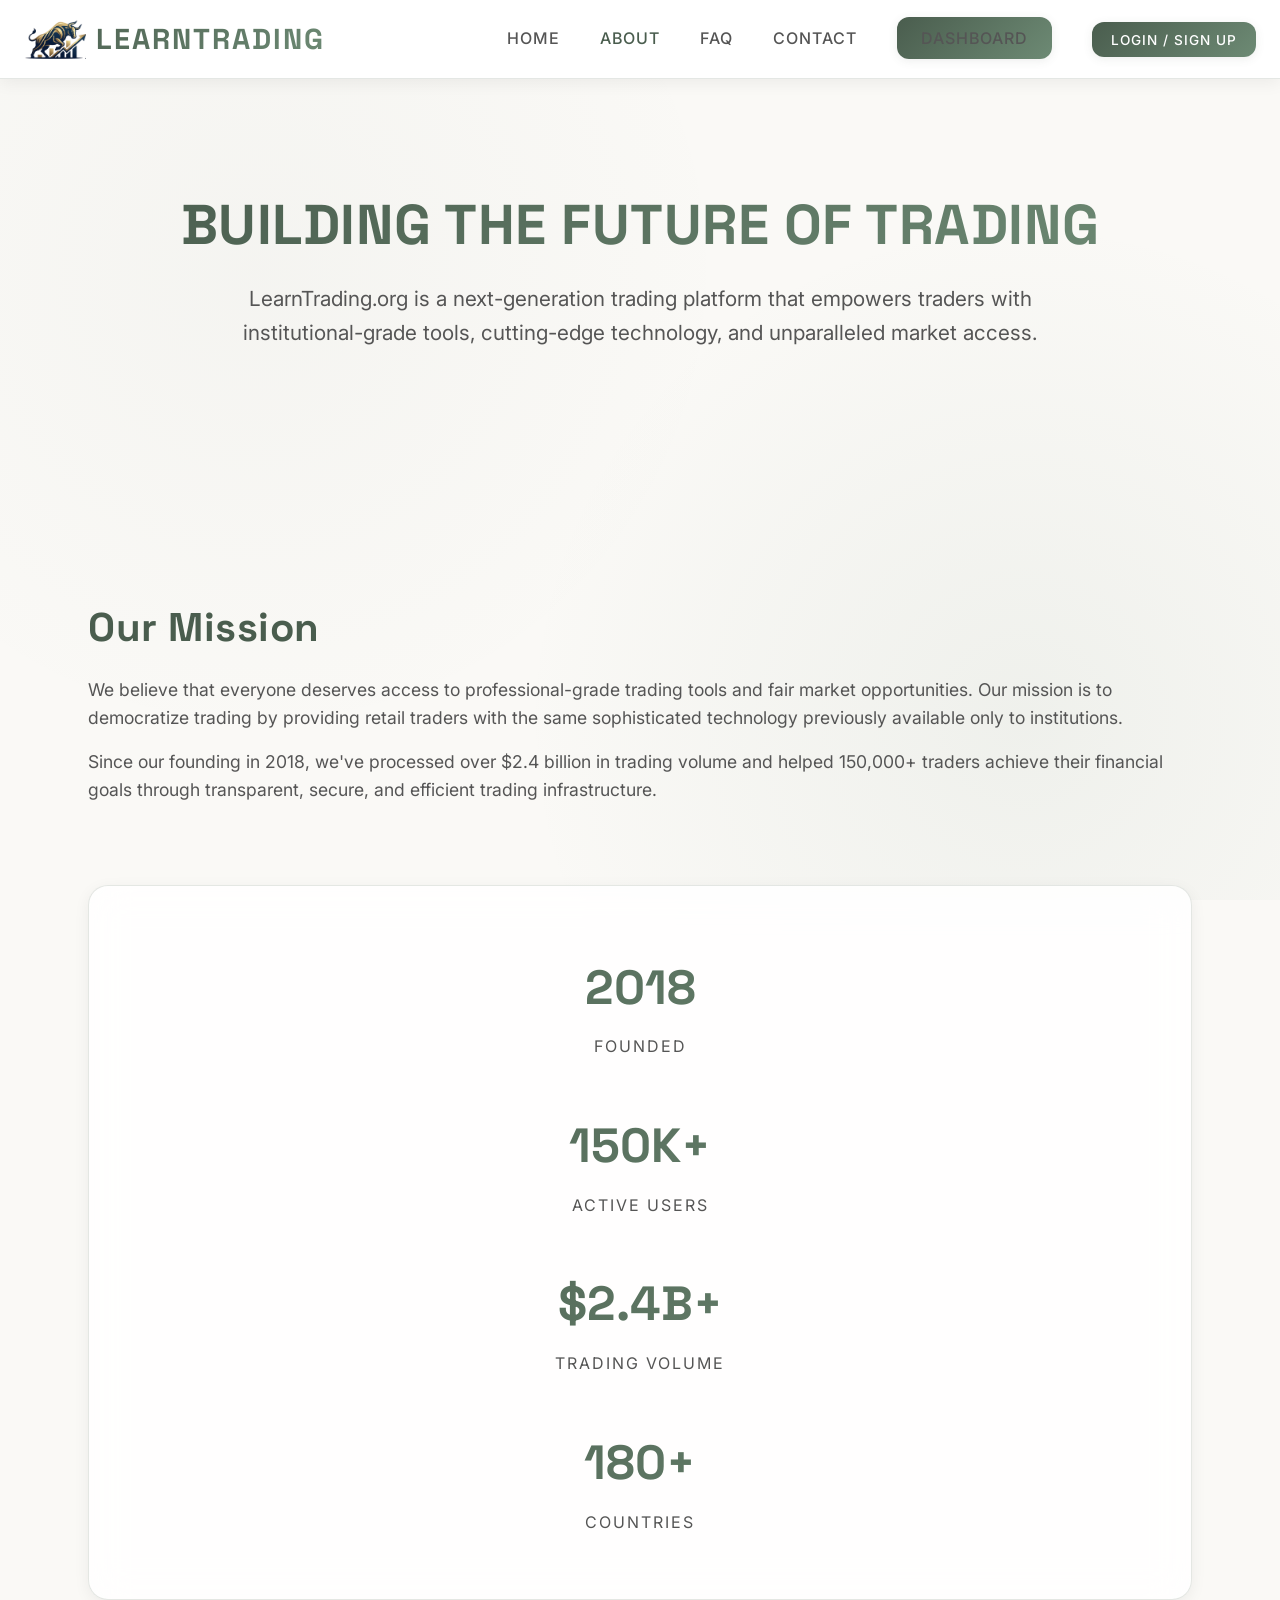
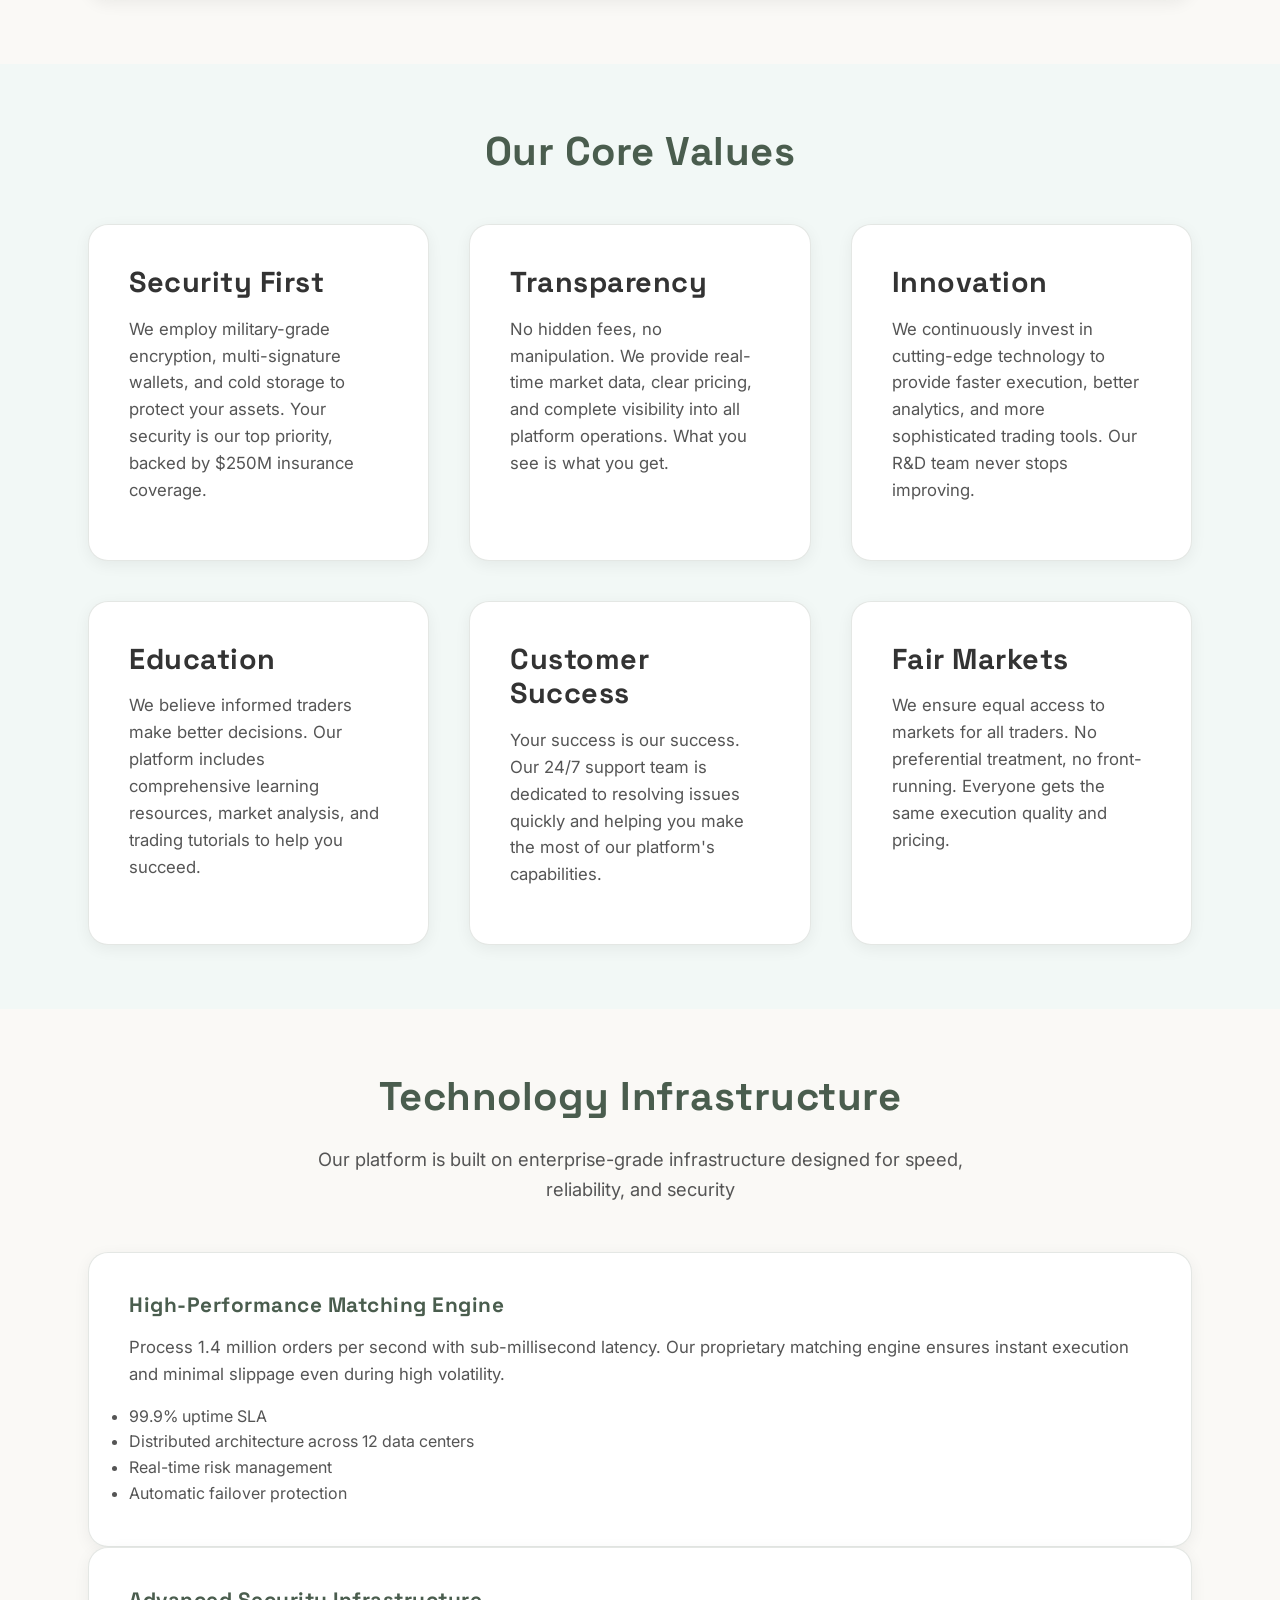
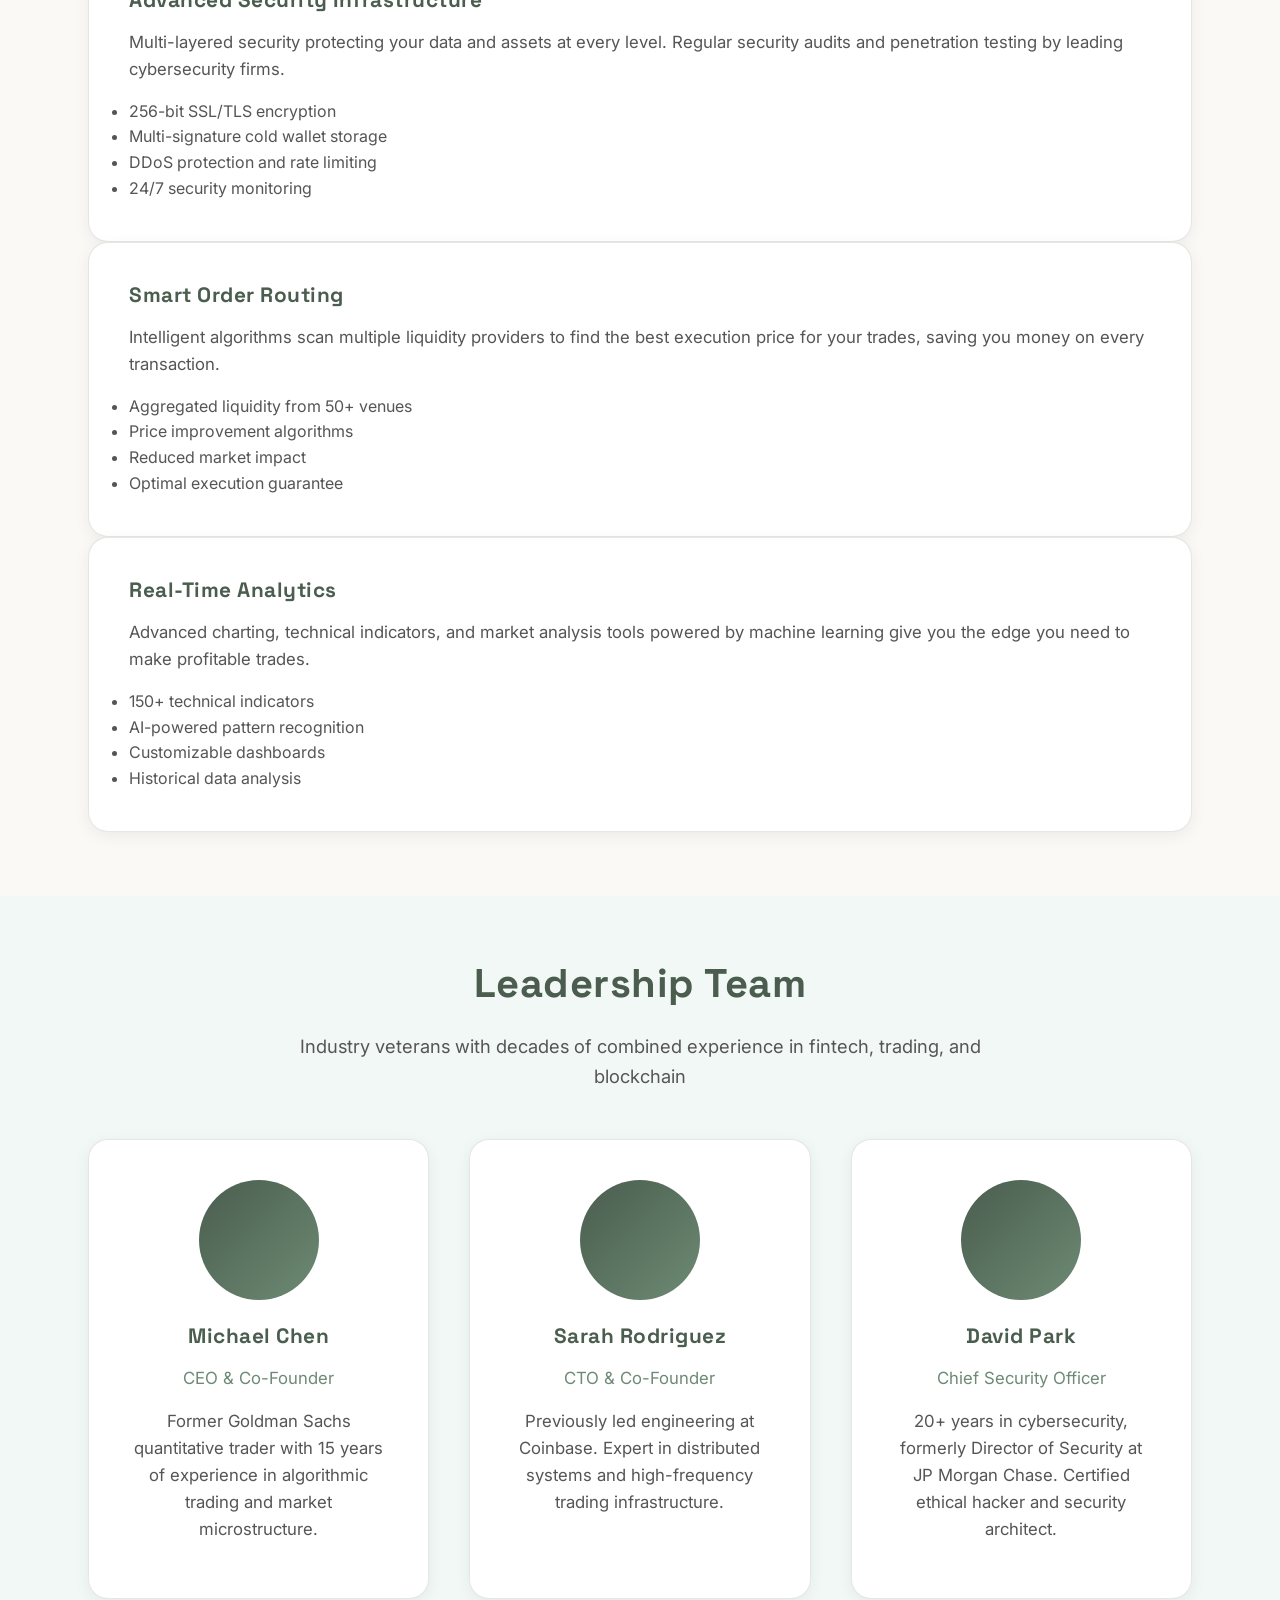
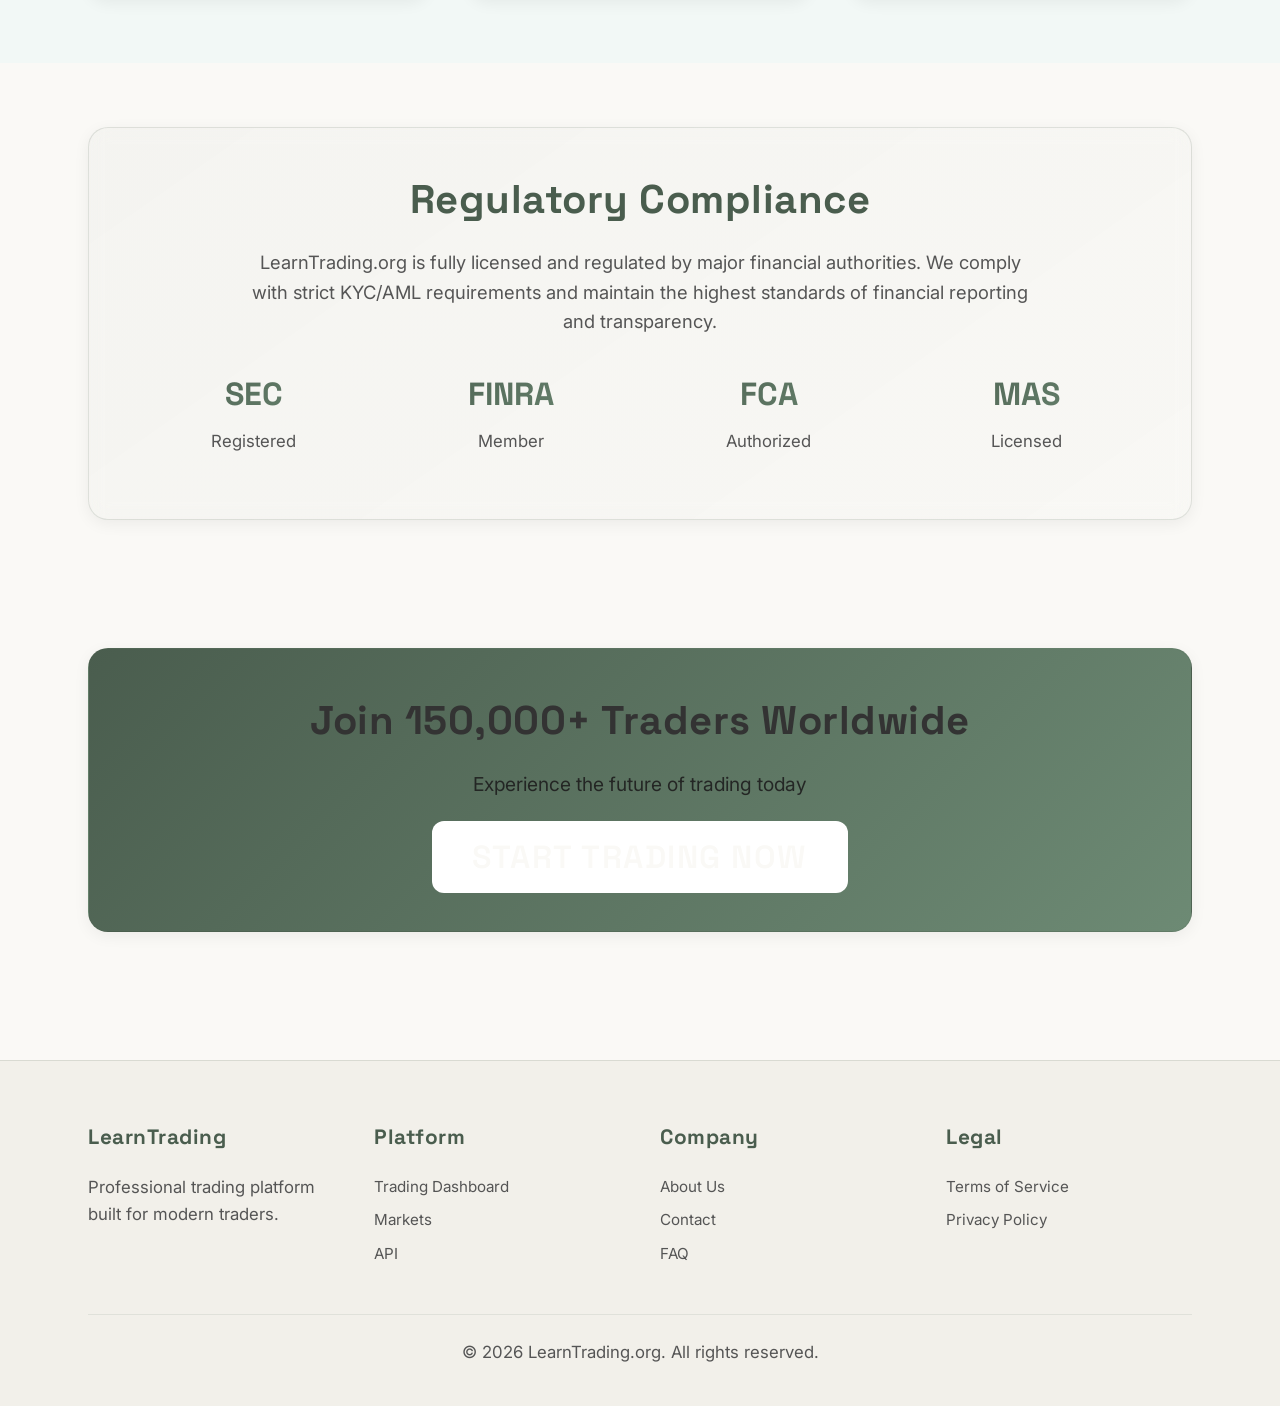
==== about.html @ 5c42fae6 "js added" ====
<!DOCTYPE html>
<html lang="en">
<head>
    <meta charset="UTF-8">
    <meta name="viewport" content="width=device-width, initial-scale=1.0">
    <title>About Us - LearnTrading.org</title>
    <link rel="stylesheet" href="styles.css">
</head>
<body>
    <!-- Navigation -->
    <nav class="navbar">
        <div class="nav-container">
            <a href="index.html" class="logo" style="display: flex; align-items: center; gap: 10px;">
    <img src="assets/logo.png" alt="Logo" style="height: 40px;">
    <span>LEARNTRADING</span>
</a>
            <div class="menu-toggle" onclick="toggleMenu()">
                <span></span>
                <span></span>
                <span></span>
            </div>
            <ul class="nav-links" id="navLinks">
                <li><a href="index.html">Home</a></li>
                <li><a href="about.html" class="active">About</a></li>
                <li><a href="faq.html">FAQ</a></li>
                <li><a href="contact.html">Contact</a></li>
                <li><a href="dashboard.html" class="btn btn-primary" style="padding: 0.7rem 1.5rem;">Dashboard</a></li>
            </ul>
        </div>
    </nav>

    <!-- Hero Section -->
    <section class="hero-section" style="min-height: 60vh;">
        <div class="container text-center">
            <h1>Building The Future of Trading</h1>
            <p style="font-size: 1.3rem; max-width: 800px; margin: 0 auto; color: #555;">
                LearnTrading.org is a next-generation trading platform that empowers traders with institutional-grade tools, cutting-edge technology, and unparalleled market access.
            </p>
        </div>
    </section>

    <!-- Mission Section -->
    <section class="section">
        <div class="container">
            <div class="grid-2" style="gap: 4rem; align-items: center;">
                <div>
                    <h2>Our Mission</h2>
                    <p style="font-size: 1.1rem;">
                        We believe that everyone deserves access to professional-grade trading tools and fair market opportunities. Our mission is to democratize trading by providing retail traders with the same sophisticated technology previously available only to institutions.
                    </p>
                    <p style="font-size: 1.1rem;">
                        Since our founding in 2018, we've processed over $2.4 billion in trading volume and helped 150,000+ traders achieve their financial goals through transparent, secure, and efficient trading infrastructure.
                    </p>
                </div>
                <div class="card glass-card">
                    <div class="stat-box">
                        <span class="stat-number">2018</span>
                        <span class="stat-label">Founded</span>
                    </div>
                    <div class="stat-box">
                        <span class="stat-number">150K+</span>
                        <span class="stat-label">Active Users</span>
                    </div>
                    <div class="stat-box">
                        <span class="stat-number">$2.4B+</span>
                        <span class="stat-label">Trading Volume</span>
                    </div>
                    <div class="stat-box">
                        <span class="stat-number">180+</span>
                        <span class="stat-label">Countries</span>
                    </div>
                </div>
            </div>
        </div>
    </section>

    <!-- Values Section -->
    <section class="section" style="background: rgba(0, 217, 255, 0.03);">
        <div class="container">
            <h2 class="text-center">Our Core Values</h2>
            <div class="grid-3" style="margin-top: 3rem;">
                <div class="card">
                    <h3>Security First</h3>
                    <p>We employ military-grade encryption, multi-signature wallets, and cold storage to protect your assets. Your security is our top priority, backed by $250M insurance coverage.</p>
                </div>
                <div class="card">
                    <h3>Transparency</h3>
                    <p>No hidden fees, no manipulation. We provide real-time market data, clear pricing, and complete visibility into all platform operations. What you see is what you get.</p>
                </div>
                <div class="card">
                    <h3>Innovation</h3>
                    <p>We continuously invest in cutting-edge technology to provide faster execution, better analytics, and more sophisticated trading tools. Our R&D team never stops improving.</p>
                </div>
                <div class="card">
                    <h3>Education</h3>
                    <p>We believe informed traders make better decisions. Our platform includes comprehensive learning resources, market analysis, and trading tutorials to help you succeed.</p>
                </div>
                <div class="card">
                    <h3>Customer Success</h3>
                    <p>Your success is our success. Our 24/7 support team is dedicated to resolving issues quickly and helping you make the most of our platform's capabilities.</p>
                </div>
                <div class="card">
                    <h3>Fair Markets</h3>
                    <p>We ensure equal access to markets for all traders. No preferential treatment, no front-running. Everyone gets the same execution quality and pricing.</p>
                </div>
            </div>
        </div>
    </section>

    <!-- Technology Section -->
    <section class="section">
        <div class="container">
            <h2 class="text-center">Technology Infrastructure</h2>
            <p class="text-center" style="font-size: 1.15rem; max-width: 700px; margin: 0 auto 3rem; color: #555;">
                Our platform is built on enterprise-grade infrastructure designed for speed, reliability, and security
            </p>
            
            <div class="grid-2">
                <div class="card">
                    <h4>High-Performance Matching Engine</h4>
                    <p>Process 1.4 million orders per second with sub-millisecond latency. Our proprietary matching engine ensures instant execution and minimal slippage even during high volatility.</p>
                    <ul style="color: #555; margin-top: 1rem;">
                        <li>99.9% uptime SLA</li>
                        <li>Distributed architecture across 12 data centers</li>
                        <li>Real-time risk management</li>
                        <li>Automatic failover protection</li>
                    </ul>
                </div>
                
                <div class="card">
                    <h4>Advanced Security Infrastructure</h4>
                    <p>Multi-layered security protecting your data and assets at every level. Regular security audits and penetration testing by leading cybersecurity firms.</p>
                    <ul style="color: #555; margin-top: 1rem;">
                        <li>256-bit SSL/TLS encryption</li>
                        <li>Multi-signature cold wallet storage</li>
                        <li>DDoS protection and rate limiting</li>
                        <li>24/7 security monitoring</li>
                    </ul>
                </div>
                
                <div class="card">
                    <h4>Smart Order Routing</h4>
                    <p>Intelligent algorithms scan multiple liquidity providers to find the best execution price for your trades, saving you money on every transaction.</p>
                    <ul style="color: #555; margin-top: 1rem;">
                        <li>Aggregated liquidity from 50+ venues</li>
                        <li>Price improvement algorithms</li>
                        <li>Reduced market impact</li>
                        <li>Optimal execution guarantee</li>
                    </ul>
                </div>
                
                <div class="card">
                    <h4>Real-Time Analytics</h4>
                    <p>Advanced charting, technical indicators, and market analysis tools powered by machine learning give you the edge you need to make profitable trades.</p>
                    <ul style="color: #555; margin-top: 1rem;">
                        <li>150+ technical indicators</li>
                        <li>AI-powered pattern recognition</li>
                        <li>Customizable dashboards</li>
                        <li>Historical data analysis</li>
                    </ul>
                </div>
            </div>
        </div>
    </section>

    <!-- Team Section -->
    <section class="section" style="background: rgba(0, 217, 255, 0.03);">
        <div class="container">
            <h2 class="text-center">Leadership Team</h2>
            <p class="text-center" style="font-size: 1.15rem; max-width: 700px; margin: 0 auto 3rem; color: #555;">
                Industry veterans with decades of combined experience in fintech, trading, and blockchain
            </p>
            
            <div class="grid-3">
                <div class="card text-center">
                    <div style="width: 120px; height: 120px; background: var(--gradient-primary); border-radius: 50%; margin: 0 auto 1.5rem;"></div>
                    <h4>Michael Chen</h4>
                    <p style="color: var(--neon-blue); margin-bottom: 1rem;">CEO & Co-Founder</p>
                    <p>Former Goldman Sachs quantitative trader with 15 years of experience in algorithmic trading and market microstructure.</p>
                </div>
                
                <div class="card text-center">
                    <div style="width: 120px; height: 120px; background: var(--gradient-primary); border-radius: 50%; margin: 0 auto 1.5rem;"></div>
                    <h4>Sarah Rodriguez</h4>
                    <p style="color: var(--neon-blue); margin-bottom: 1rem;">CTO & Co-Founder</p>
                    <p>Previously led engineering at Coinbase. Expert in distributed systems and high-frequency trading infrastructure.</p>
                </div>
                
                <div class="card text-center">
                    <div style="width: 120px; height: 120px; background: var(--gradient-primary); border-radius: 50%; margin: 0 auto 1.5rem;"></div>
                    <h4>David Park</h4>
                    <p style="color: var(--neon-blue); margin-bottom: 1rem;">Chief Security Officer</p>
                    <p>20+ years in cybersecurity, formerly Director of Security at JP Morgan Chase. Certified ethical hacker and security architect.</p>
                </div>
            </div>
        </div>
    </section>

    <!-- Regulatory Section -->
    <section class="section">
        <div class="container">
            <div class="card" style="background: var(--gradient-card); text-align: center; padding: 3rem;">
                <h2>Regulatory Compliance</h2>
                <p style="font-size: 1.15rem; max-width: 800px; margin: 1rem auto 2rem;">
                    LearnTrading.org is fully licensed and regulated by major financial authorities. We comply with strict KYC/AML requirements and maintain the highest standards of financial reporting and transparency.
                </p>
                <div class="grid-4" style="margin-top: 2rem;">
                    <div>
                        <div class="stat-number" style="font-size: 2rem;">SEC</div>
                        <p style="color: #555;">Registered</p>
                    </div>
                    <div>
                        <div class="stat-number" style="font-size: 2rem;">FINRA</div>
                        <p style="color: #555;">Member</p>
                    </div>
                    <div>
                        <div class="stat-number" style="font-size: 2rem;">FCA</div>
                        <p style="color: #555;">Authorized</p>
                    </div>
                    <div>
                        <div class="stat-number" style="font-size: 2rem;">MAS</div>
                        <p style="color: #555;">Licensed</p>
                    </div>
                </div>
            </div>
        </div>
    </section>

    <!-- CTA Section -->
    <section class="section">
        <div class="container">
            <div class="card" style="background: var(--gradient-primary); text-align: center; padding: 3rem;">
                <h2 style="color: #333;">Join 150,000+ Traders Worldwide</h2>
                <p style="font-size: 1.2rem; color: rgba(30,30,30,0.9); margin-bottom: 2rem;">
                    Experience the future of trading today
                </p>
                <a href="dashboard.html" class="btn" style="background: #fff; color: var(--primary-bg);">Start Trading Now</a>
            </div>
        </div>
    </section>

    <!-- Footer -->
    <footer class="footer">
        <div class="container">
            <div class="footer-grid">
                <div class="footer-section">
                    <h4>LearnTrading</h4>
                    <p style="color: #555;">Professional trading platform built for modern traders.</p>
                </div>
                <div class="footer-section">
                    <h4>Platform</h4>
                    <ul class="footer-links">
                        <li><a href="dashboard.html">Trading Dashboard</a></li>
                        <li><a href="#">Markets</a></li>
                        <li><a href="#">API</a></li>
                    </ul>
                </div>
                <div class="footer-section">
                    <h4>Company</h4>
                    <ul class="footer-links">
                        <li><a href="about.html">About Us</a></li>
                        <li><a href="contact.html">Contact</a></li>
                        <li><a href="faq.html">FAQ</a></li>
                    </ul>
                </div>
                <div class="footer-section">
                    <h4>Legal</h4>
                    <ul class="footer-links">
                        <li><a href="terms.html">Terms of Service</a></li>
                        <li><a href="privacy.html">Privacy Policy</a></li>
                    </ul>
                </div>
            </div>
            <div class="footer-bottom">
                <p>&copy; 2026 LearnTrading.org. All rights reserved.</p>
            </div>
        </div>
    </footer>

    <script src="script.js"></script>
</body>
</html>
---- styles.css ----
/* ===================================
   LEARNTRADING.ORG - PREMIUM TRADING PLATFORM
   Main Stylesheet
   =================================== */

/* Import Fonts */
@import url('https://fonts.googleapis.com/css2?family=Space+Grotesk:wght@400;500;600;700&family=Inter:wght@300;400;500;600&display=swap');

/* ===================================
   CSS VARIABLES - DESIGN SYSTEM
   =================================== */
:root {
    /* Color Palette - Natural Earth */
    --primary-bg: #faf9f6; /* Off-white / Pearl */
    --secondary-bg: #f2f0ea; /* Soft Beige */
    --card-bg: #ffffff;
    --glass-bg: rgba(255, 255, 255, 0.85);
    
    /* Earthy Accents */
    --neon-cyan: #4a5d4e; /* Deep Sage Green */
    --neon-blue: #6d8a74; /* Soft Green */
    --neon-purple: #c2a878; /* Muted Gold/Tan */
    --electric-green: #3a5a40; /* Forest Green */
    --warning-orange: #d4a373; /* Terracotta */
    --danger-red: #bc4749; /* Soft Red */
    
    /* Gradients */
    --gradient-primary: linear-gradient(135deg, #4a5d4e 0%, #6d8a74 100%);
    --gradient-success: linear-gradient(135deg, #3a5a40 0%, #588157 100%);
    --gradient-danger: linear-gradient(135deg, #bc4749 0%, #e07a5f 100%);
    --gradient-card: linear-gradient(145deg, rgba(74, 93, 78, 0.03) 0%, rgba(109, 138, 116, 0.01) 100%);
    
    /* Typography */
    --font-display: 'Space Grotesk', sans-serif;
    --font-body: 'Inter', sans-serif;
    
    /* Spacing */
    --spacing-xs: 0.5rem;
    --spacing-sm: 1rem;
    --spacing-md: 1.5rem;
    --spacing-lg: 2.5rem;
    --spacing-xl: 4rem;
    
    /* Borders */
    --border-radius: 12px;
    --border-radius-lg: 20px;
    --border-color: rgba(74, 93, 78, 0.15);
    
    /* Soft Shadows */
    --shadow-sm: 0 2px 8px rgba(0, 0, 0, 0.04);
    --shadow-md: 0 4px 16px rgba(0, 0, 0, 0.06);
    --shadow-lg: 0 8px 32px rgba(0, 0, 0, 0.08);
    --shadow-neon: 0 2px 10px rgba(74, 93, 78, 0.1);
    --shadow-neon-strong: 0 4px 15px rgba(255, 255, 255, 0.15);
    
    /* Transitions */
    --transition-fast: 0.2s ease;
    --transition-normal: 0.3s ease;
    --transition-slow: 0.5s ease;
}

/* ===================================
   RESET & BASE STYLES
   =================================== */
* {
    margin: 0;
    padding: 0;
    box-sizing: border-box;
}

html {
    scroll-behavior: smooth;
    font-size: 16px;
}

body {
    font-family: var(--font-body);
    background: var(--primary-bg);
    color: #333333;
    line-height: 1.6;
    overflow-x: hidden;
    position: relative;
}

/* Animated background pattern */
body::before {
    content: '';
    position: fixed;
    top: 0;
    left: 0;
    width: 100%;
    height: 100%;
    background: 
        radial-gradient(circle at 20% 30%, rgba(74, 93, 78, 0.03) 0%, transparent 40%),
        radial-gradient(circle at 80% 80%, rgba(109, 138, 116, 0.08) 0%, transparent 40%);
    background-color: var(--primary-bg);
    z-index: -1;
    animation: oceanBreathe 15s ease-in-out infinite alternate;
}

@keyframes oceanBreathe {
    0% { transform: scale(1); opacity: 0.8; }
    100% { transform: scale(1.1); opacity: 1; }
}

/* ===================================
   TYPOGRAPHY
   =================================== */
h1, h2, h3, h4, h5, h6 {
    font-family: var(--font-display);
    font-weight: 700;
    line-height: 1.2;
    letter-spacing: 0.5px;
}

h1 {
    text-transform:uppercase;
    font-size: 3.5rem;
    background: var(--gradient-primary);
    -webkit-background-clip: text;
    -webkit-text-fill-color: transparent;
    background-clip: text;
    margin-bottom: var(--spacing-md);
}

h2 {
    font-size: 2.5rem;
    color: var(--neon-cyan);
    margin-bottom: var(--spacing-md);
}

h3 {
    font-size: 1.8rem;
    color: #333333;
    margin-bottom: var(--spacing-sm);
}

h4 {
    font-size: 1.3rem;
    color: var(--neon-cyan);
    margin-bottom: var(--spacing-sm);
}

p {
    margin-bottom: var(--spacing-sm);
    color: #555555;
    font-size: 1.05rem;
}

a {
    color: var(--neon-cyan);
    text-decoration: none;
    transition: var(--transition-fast);
}

a:hover {
    color: #222222;
    text-shadow: var(--shadow-neon);
}

/* ===================================
   NAVIGATION
   =================================== */
.navbar {
    position: fixed;
    top: 0;
    left: 0;
    width: 100%;
    background: rgba(255, 255, 255, 0.95);
    backdrop-filter: blur(20px);
    border-bottom: 1px solid var(--border-color);
    padding: 1rem 0;
    z-index: 1000;
    box-shadow: var(--shadow-md);
}

.nav-container {
    max-width: 1400px;
    margin: 0 auto;
    padding: 0 var(--spacing-md);
    display: flex;
    justify-content: space-between;
    align-items: center;
}

.logo {
    font-family: var(--font-display);
    font-size: 1.8rem;
    font-weight: 900;
    background: var(--gradient-primary);
    -webkit-background-clip: text;
    -webkit-text-fill-color: transparent;
    background-clip: text;
    letter-spacing: 2px;
    transition: var(--transition-normal);
}

.logo:hover {
    filter: drop-shadow(var(--shadow-neon));
    transform: scale(1.05);
}

.nav-links {
    display: flex;
    gap: var(--spacing-lg);
    list-style: none;
    align-items: center;
}

.nav-links a {
    font-family: var(--font-body);
    font-weight: 500;
    font-size: 1rem;
    color: #555555;
    text-transform: uppercase;
    letter-spacing: 1px;
    position: relative;
    padding: 0.5rem 0;
}

.nav-links a::after {
    content: '';
    position: absolute;
    bottom: 0;
    left: 0;
    width: 0;
    height: 2px;
    background: var(--gradient-primary);
    transition: var(--transition-normal);
}

.nav-links a:hover::after {
    width: 100%;
}

.nav-links a.active {
    color: var(--neon-cyan);
}

/* Mobile menu toggle */
.menu-toggle {
    display: none;
    flex-direction: column;
    gap: 5px;
    cursor: pointer;
    padding: 0.5rem;
}

.menu-toggle span {
    width: 25px;
    height: 3px;
    background: var(--neon-cyan);
    border-radius: 3px;
    transition: var(--transition-fast);
}

/* ===================================
   BUTTONS
   =================================== */
.btn {
    font-family: var(--font-display);
    font-weight: 600;
    font-size: 2rem;
    padding: 1rem 2.5rem;
    border: none;
    border-radius: var(--border-radius);
    cursor: pointer;
    transition: var(--transition-normal);
    text-transform: uppercase;
    letter-spacing: 1.5px;
    position: relative;
    overflow: hidden;
}

.btn::before {
    content: '';
    position: absolute;
    top: 50%;
    left: 50%;
    width: 0;
    height: 0;
    border-radius: 50%;
    background: rgba(255, 255, 255, 0.05);
    transform: translate(-50%, -50%);
    transition: width 0.6s, height 0.6s;
}

.btn:hover::before {
    width: 300px;
    height: 300px;
}

.btn-primary {
    background: var(--gradient-primary);
    color: #ffffff;
    box-shadow: var(--shadow-neon);
}

.btn-primary:hover {
    box-shadow: var(--shadow-neon-strong);
    transform: translateY(-2px);
    transition: all 0.3s ease;
}

.btn-secondary {
    background: transparent;
    border: 2px solid var(--neon-cyan);
    color: var(--neon-cyan);
}

.btn-secondary:hover {
    background: var(--neon-cyan);
    color: var(--primary-bg);
    box-shadow: var(--shadow-neon);
}

.btn-success {
    background: var(--gradient-success);
    color: var(--primary-bg);
    font-weight: 700;
}

.btn-danger {
    background: var(--gradient-danger);
    color: #ffffff;
}

/* ===================================
   CARDS
   =================================== */
.card {
    background: var(--card-bg);
    backdrop-filter: blur(10px);
    border: 1px solid var(--border-color);
    border-radius: var(--border-radius-lg);
    padding: var(--spacing-lg);
    box-shadow: var(--shadow-md);
    transition: var(--transition-normal);
    position: relative;
    overflow: hidden;
}

.card::before {
    content: '';
    position: absolute;
    top: 0;
    left: 0;
    width: 100%;
    height: 100%;
    background: var(--gradient-card);
    opacity: 0;
    transition: var(--transition-normal);
    z-index: 0;
}

.card:hover::before {
    opacity: 1;
}

.card:hover {
    border-color: var(--neon-cyan);
    transform: translateY(-5px);
    box-shadow: var(--shadow-lg), var(--shadow-neon);
}

.card > * {
    position: relative;
    z-index: 1;
}

.glass-card {
    background: var(--glass-bg);
    backdrop-filter: blur(20px);
    border: 1px solid rgba(74, 93, 78, 0.15);
}

/* ===================================
   CONTAINERS & LAYOUT
   =================================== */
.container {
    width: 90%;
    max-width: 1400px;
    margin: 0 auto;
    padding: 0 var(--spacing-md);
}

.section {
    padding: var(--spacing-xl) 0;
}

.hero-section {
    min-height: 100vh; /* full screen height */
    display: flex;
    align-items: center; /* vertical center */
    justify-content: center; /* horizontal center (optional) */
    padding: 2rem 0;
}

.hero-section::before {
    content: '';
    position: absolute;
    top: -50%;
    right: -20%;
    width: 800px;
    height: 800px;
    background: radial-gradient(circle, rgba(74, 93, 78, 0.15) 0%, transparent 70%);
    animation: pulse 8s ease-in-out infinite;
}

@keyframes pulse {
    0%, 100% { transform: scale(1); opacity: 0.5; }
    50% { transform: scale(1.2); opacity: 0.8; }
}

.grid-2 {
    display: grid;
    grid-template-columns: repeat(1, 1fr);
    width: 100%;
}

.grid-3 {
    display: grid;
    grid-template-columns: repeat(3, 1fr);
    gap: var(--spacing-lg);
}

.grid-4 {
    display: grid;
    grid-template-columns: repeat(4, 1fr);
    gap: var(--spacing-md);
}

/* ===================================
   STATS & NUMBERS
   =================================== */
.stat-box {
    text-align: center;
    padding: var(--spacing-md);
}

.stat-number {
    font-family: var(--font-display);
    font-size: 3rem;
    font-weight: 900;
    background: var(--gradient-primary);
    -webkit-background-clip: text;
    -webkit-text-fill-color: transparent;
    background-clip: text;
    display: block;
    margin-bottom: var(--spacing-xs);
}

.stat-label {
    font-size: 1rem;
    color: #555555;
    text-transform: uppercase;
    letter-spacing: 2px;
}

/* ===================================
   FORMS
   =================================== */
.form-group {
    margin-bottom: var(--spacing-md);
}

.form-label {
    display: block;
    font-family: var(--font-display);
    font-weight: 600;
    font-size: 0.9rem;
    color: var(--neon-cyan);
    margin-bottom: var(--spacing-xs);
    text-transform: uppercase;
    letter-spacing: 1px;
}

.form-input,
.form-select,
.form-textarea {
    width: 100%;
    padding: 1rem;
    background: rgba(240, 240, 240, 0.6);
    border: 1px solid var(--border-color);
    border-radius: var(--border-radius);
    color: #222222;
    font-family: var(--font-body);
    font-size: 1rem;
    transition: var(--transition-normal);
}

.form-input:focus,
.form-select:focus,
.form-textarea:focus {
    outline: none;
    border-color: var(--neon-cyan);
    box-shadow: var(--shadow-neon);
    background: rgba(240, 240, 240, 0.8);
}

.form-textarea {
    resize: vertical;
    min-height: 150px;
}

/* ===================================
   DASHBOARD SPECIFIC
   =================================== */
.dashboard-header {
    background: var(--glass-bg);
    backdrop-filter: blur(20px);
    border-bottom: 1px solid var(--border-color);
    padding: var(--spacing-md);
    margin-bottom: var(--spacing-lg);
}

.balance-card {
    background: var(--gradient-primary);
    color: #ffffff;
    border: none;
}

.balance-amount {
    font-family: var(--font-display);
    font-size: 3.5rem;
    font-weight: 900;
    margin: var(--spacing-sm) 0;
}

.profit-positive {
    color: var(--electric-green);
}

.profit-negative {
    color: var(--danger-red);
}

.asset-list {
    list-style: none;
}

.asset-item {
    display: flex;
    justify-content: space-between;
    align-items: center;
    padding: var(--spacing-sm);
    border-bottom: 1px solid rgba(74, 93, 78, 0.1);
    transition: var(--transition-fast);
}

.asset-item:hover {
    background: rgba(74, 93, 78, 0.05);
}

.asset-icon {
    width: 40px;
    height: 40px;
    border-radius: 50%;
    background: var(--gradient-primary);
    display: flex;
    align-items: center;
    justify-content: center;
    font-weight: 700;
    margin-right: var(--spacing-sm);
}

.chart-container {
    height: 400px;
    background: rgba(255, 255, 255, 0.5);
    border-radius: var(--border-radius);
    padding: var(--spacing-md);
    position: relative;
}

/* ===================================
   TABLES
   =================================== */
.data-table {
    width: 100%;
    border-collapse: collapse;
    background: var(--card-bg);
    border-radius: var(--border-radius);
    overflow: hidden;
}

.data-table thead {
    background: rgba(74, 93, 78, 0.1);
}

.data-table th {
    font-family: var(--font-display);
    padding: 1rem;
    text-align: left;
    font-weight: 700;
    color: var(--neon-cyan);
    text-transform: uppercase;
    letter-spacing: 1px;
    font-size: 0.9rem;
}

.data-table td {
    padding: 1rem;
    border-top: 1px solid rgba(74, 93, 78, 0.1);
}

.data-table tbody tr {
    transition: var(--transition-fast);
}

.data-table tbody tr:hover {
    background: rgba(74, 93, 78, 0.05);
}

/* ===================================
   BADGES & TAGS
   =================================== */
.badge {
    display: inline-block;
    padding: 0.4rem 1rem;
    border-radius: 20px;
    font-size: 0.85rem;
    font-weight: 600;
    text-transform: uppercase;
    letter-spacing: 1px;
}

.badge-success {
    background: rgba(58, 90, 64, 0.2);
    color: var(--electric-green);
    border: 1px solid var(--electric-green);
}

.badge-warning {
    background: rgba(255, 107, 0, 0.2);
    color: var(--warning-orange);
    border: 1px solid var(--warning-orange);
}

.badge-danger {
    background: rgba(188, 71, 73, 0.2);
    color: var(--danger-red);
    border: 1px solid var(--danger-red);
}

.badge-info {
    background: rgba(74, 93, 78, 0.2);
    color: var(--neon-cyan);
    border: 1px solid var(--neon-cyan);
}

/* ===================================
   FOOTER
   =================================== */
.footer {
    background: var(--secondary-bg);
    border-top: 1px solid var(--border-color);
    padding: var(--spacing-xl) 0 var(--spacing-md);
    margin-top: var(--spacing-xl);
}

.footer-grid {
    display: grid;
    grid-template-columns: repeat(4, 1fr);
    gap: var(--spacing-lg);
    margin-bottom: var(--spacing-lg);
}

.footer-section h4 {
    margin-bottom: var(--spacing-md);
}

.footer-links {
    list-style: none;
}

.footer-links li {
    margin-bottom: var(--spacing-xs);
}

.footer-links a {
    color: #555555;
    font-size: 0.95rem;
}

.footer-links a:hover {
    color: var(--neon-cyan);
}

.footer-bottom {
    text-align: center;
    padding-top: var(--spacing-md);
    border-top: 1px solid rgba(74, 93, 78, 0.1);
    color: #777777;
    font-size: 0.9rem;
}

/* ===================================
   ANIMATIONS
   =================================== */
@keyframes fadeInUp {
    from {
        opacity: 0;
        transform: translateY(30px);
    }
    to {
        opacity: 1;
        transform: translateY(0);
    }
}

@keyframes fadeIn {
    from { opacity: 0; }
    to { opacity: 1; }
}

@keyframes slideInRight {
    from {
        opacity: 0;
        transform: translateX(50px);
    }
    to {
        opacity: 1;
        transform: translateX(0);
    }
}

.fade-in-up {
    animation: fadeInUp 0.8s ease-out forwards;
}

.fade-in {
    animation: fadeIn 1s ease-out forwards;
}

.slide-in-right {
    animation: slideInRight 0.8s ease-out forwards;
}

/* Stagger animation delays */
.delay-1 { animation-delay: 0.1s; }
.delay-2 { animation-delay: 0.2s; }
.delay-3 { animation-delay: 0.3s; }
.delay-4 { animation-delay: 0.4s; }
.delay-5 { animation-delay: 0.5s; }

/* ===================================
   UTILITIES
   =================================== */
.text-center { text-align: center; }
.text-right { text-align: right; }
.mt-sm { margin-top: var(--spacing-sm); }
.mt-md { margin-top: var(--spacing-md); }
.mt-lg { margin-top: var(--spacing-lg); }
.mb-sm { margin-bottom: var(--spacing-sm); }
.mb-md { margin-bottom: var(--spacing-md); }
.mb-lg { margin-bottom: var(--spacing-lg); }
.flex { display: flex; }
.flex-between { display: flex; justify-content: space-between; }
.flex-center { display: flex; justify-content: center; align-items: center; }
.gap-sm { gap: var(--spacing-sm); }
.gap-md { gap: var(--spacing-md); }
.gap-lg { gap: var(--spacing-lg); }

/* ===================================
   RESPONSIVE DESIGN
   =================================== */
@media (max-width: 1200px) {
    h1 { font-size: 2.8rem; }
    h2 { font-size: 2rem; }
    .grid-4 { grid-template-columns: repeat(2, 1fr); }
}

@media (max-width: 768px) {
    h1 { font-size: 2.2rem; }
    h2 { font-size: 1.6rem; }
    
    .nav-links {
        display: none;
        position: absolute;
        top: 100%;
        left: 0;
        width: 100%;
        background: rgba(255, 255, 255, 0.98);
        backdrop-filter: blur(20px);
        flex-direction: column;
        padding: var(--spacing-md);
        gap: var(--spacing-sm);
    }
    
    .nav-links.active {
        display: flex;
    }
    
    .menu-toggle {
        display: flex;
    }
    
    .grid-2,
    .grid-3,
    .grid-4 {
        grid-template-columns: 1fr;
    }
    
    .footer-grid {
        grid-template-columns: repeat(2, 1fr);
    }
    
    .hero-section {
        padding-top: 100px;
    }
}

@media (max-width: 480px) {
    html { font-size: 14px; }
    .footer-grid { grid-template-columns: 1fr; }
    .balance-amount { font-size: 2.5rem; }
}

/* ===================================
   DEMO PLATFORM STYLES
   =================================== */

/* Demo Account Banner */
.demo-banner {
    background: linear-gradient(135deg, rgba(194, 168, 120, 0.15) 0%, rgba(212, 163, 115, 0.15) 100%);
    border: 1px solid rgba(194, 168, 120, 0.4);
    border-radius: var(--border-radius);
    padding: 0.75rem 1.5rem;
    display: flex;
    align-items: center;
    justify-content: center;
    gap: 1rem;
    margin-bottom: var(--spacing-md);
    animation: demoPulse 3s ease-in-out infinite;
}

.demo-banner span {
    color: var(--neon-purple);
    font-family: var(--font-display);
    font-weight: 700;
    font-size: 0.95rem;
    letter-spacing: 1.5px;
    text-transform: uppercase;
}

@keyframes demoPulse {
    0%, 100% { border-color: rgba(194, 168, 120, 0.4); }
    50% { border-color: rgba(194, 168, 120, 0.8); box-shadow: 0 0 20px rgba(194, 168, 120, 0.15); }
}

/* Demo Badge Pill */
.demo-badge {
    display: inline-flex;
    align-items: center;
    gap: 0.4rem;
    background: linear-gradient(135deg, rgba(194, 168, 120, 0.2) 50%, rgba(212, 163, 115, 0.2) 100%);
    border: 1px solid var(--neon-purple);
    color: var(--neon-purple);
    padding: 0.3rem 0.8rem;
    border-radius: 20px;
    font-size: 1rem;
    font-weight: 700;
    text-transform: uppercase;
    letter-spacing: 1.5px;
    font-family: var(--font-display);
}

/* Virtual Balance Glow */
.virtual-balance {
    position: relative;
}

.virtual-balance::after {
    content: 'VIRTUAL';
    position: absolute;
    top: -8px;
    right: -8px;
    background: var(--neon-purple);
    color: var(--primary-bg);
    font-size: 0.6rem;
    font-weight: 800;
    padding: 2px 6px;
    border-radius: 4px;
    letter-spacing: 1px;
    font-family: var(--font-display);
}

/* Ticker Tape Container */
.ticker-tape-container {
    position: fixed;
    top: 70px;
    left: 0;
    width: 100%;
    z-index: 999;
    background: rgba(255, 255, 255, 0.95);
    backdrop-filter: blur(10px);
    border-bottom: 1px solid rgba(109, 138, 116, 0.1);
    overflow: hidden;
}

/* TradingView Widget Containers */
.tradingview-widget-container {
    width: 100%;
    border-radius: var(--border-radius);
    overflow: hidden;
}

.chart-widget-container {
    background: rgba(246, 246, 246, 0.5);
    border-radius: var(--border-radius);
    padding: 0;
    overflow: hidden;
    min-height: 450px;
}

.chart-widget-container .tradingview-widget-container {
    min-height: 450px;
}

/* Live Market Preview Card */
.live-market-preview {
    background: rgba(255, 255, 255, 0.5);
    backdrop-filter: blur(20px);
    border: 1px solid rgba(109, 138, 116, 0.15);
    border-radius: var(--border-radius-lg);
    padding: 0;
    overflow: hidden;
}

.live-market-preview h3 {
    padding: 1.5rem 1.5rem 0;
    margin-bottom: 0;
}

/* Market Stats Mini Cards */
.market-stats-grid {
    display: grid;
    grid-template-columns: repeat(2, 1fr);
    gap: 0.75rem;
    padding: 1rem;
}

.market-stat-card {
    background: rgba(0, 180, 216, 0.05);
    border: 1px solid rgba(109, 138, 116, 0.1);
    border-radius: 10px;
    padding: 0.75rem 1rem;
    transition: var(--transition-fast);
}

.market-stat-card:hover {
    border-color: var(--neon-cyan);
    background: rgba(0, 180, 216, 0.1);
}

.market-stat-card .symbol {
    font-family: var(--font-display);
    font-weight: 700;
    font-size: 0.85rem;
    color: #4a5d4e;
}

.market-stat-card .price {
    font-family: var(--font-display);
    font-size: 1.1rem;
    font-weight: 600;
    color: var(--neon-cyan);
    margin: 0.2rem 0;
}

.market-stat-card .change {
    font-size: 0.8rem;
    font-weight: 600;
}

.market-stat-card .change.positive { color: var(--electric-green); }
.market-stat-card .change.negative { color: var(--danger-red); }

/* Demo Feature Cards */
.demo-feature-icon {
    width: 60px;
    height: 60px;
    background: var(--gradient-primary);
    border-radius: 12px;
    display: flex;
    align-items: center;
    justify-content: center;
    margin-bottom: 1.5rem;
    font-size: 1.8rem;
}

/* Tier Cards */
.tier-highlight {
    border: 2px solid var(--neon-cyan);
    transform: scale(1.05);
}

.tier-feature-list {
    list-style: none;
    margin-bottom: 2rem;
}

.tier-feature-list li {
    margin-bottom: 0.5rem;
    padding-left: 1.5rem;
    position: relative;
}

.tier-feature-list li::before {
    content: '✓';
    position: absolute;
    left: 0;
    color: var(--electric-green);
    font-weight: 700;
}

/* Dashboard with ticker offset */
.dashboard-with-ticker {
    margin-top: 120px !important;
}

/* Trade notification toast */
.trade-toast {
    position: fixed;
    bottom: 30px;
    right: 30px;
    background: rgba(255, 255, 255, 0.95);
    backdrop-filter: blur(20px);
    border: 1px solid var(--electric-green);
    border-radius: var(--border-radius);
    padding: 1rem 1.5rem;
    color: #ffffff;
    font-family: var(--font-display);
    z-index: 10000;
    animation: slideInToast 0.5s ease-out, fadeOutToast 0.5s ease-in 2.5s forwards;
    box-shadow: 0 0 30px rgba(109, 138, 116, 0.3);
    max-width: 350px;
}

.trade-toast.error {
    border-color: var(--danger-red);
    box-shadow: 0 0 30px rgba(239, 71, 111, 0.3);
}

@keyframes slideInToast {
    from { transform: translateX(100%); opacity: 0; }
    to { transform: translateX(0); opacity: 1; }
}

@keyframes fadeOutToast {
    from { opacity: 1; }
    to { opacity: 0; pointer-events: none; }
}

/* Hero section with ticker offset */
.hero-section-with-ticker {
    padding-top: 120px;
}

/* Screener widget styles */
.screener-widget {
    background: rgba(255, 255, 255, 0.5);
    border-radius: var(--border-radius);
    overflow: hidden;
    min-height: 400px;
}

/* ===================================
   LOADING STATES
   =================================== */
.spinner {
    border: 3px solid rgba(74, 93, 78, 0.2);
    border-top: 3px solid var(--neon-cyan);
    border-radius: 50%;
    width: 40px;
    height: 40px;
    animation: spin 1s linear infinite;
}

@keyframes spin {
    0% { transform: rotate(0deg); }
    100% { transform: rotate(360deg); }
}

/* ===================================
   SCROLLBAR STYLING
   =================================== */
::-webkit-scrollbar {
    width: 10px;
}

::-webkit-scrollbar-track {
    background: var(--primary-bg);
}

::-webkit-scrollbar-thumb {
    background: var(--gradient-primary);
    border-radius: 5px;
}

::-webkit-scrollbar-thumb:hover {
    background: var(--neon-cyan);
}

/* ===================================
   AUTH MODAL - LOGIN / SIGNUP
   =================================== */

/* Overlay */
.auth-overlay {
    position: fixed;
    inset: 0;
    background: rgba(15, 23, 42, 0.6);
    backdrop-filter: blur(8px);
    z-index: 10001;
    display: flex;
    align-items: center;
    justify-content: center;
    opacity: 0;
    pointer-events: none;
    transition: opacity 0.35s ease;
}

.auth-overlay.active {
    opacity: 1;
    pointer-events: auto;
}

/* Modal */
.auth-modal {
    background: #ffffff;
    border-radius: 24px;
    width: 440px;
    max-width: 95vw;
    max-height: 92vh;
    overflow-y: auto;
    box-shadow: 0 25px 60px rgba(0, 0, 0, 0.18), 0 0 0 1px rgba(74, 93, 78, 0.08);
    position: relative;
    transform: translateY(30px) scale(0.96);
    transition: transform 0.35s cubic-bezier(0.34, 1.56, 0.64, 1);
}

.auth-overlay.active .auth-modal {
    transform: translateY(0) scale(1);
}

/* Close button */
.auth-close-btn {
    position: absolute;
    top: 16px;
    right: 16px;
    width: 36px;
    height: 36px;
    border-radius: 50%;
    border: 1px solid rgba(74, 93, 78, 0.15);
    background: rgba(250, 249, 246, 0.9);
    color: #555;
    font-size: 1.3rem;
    cursor: pointer;
    display: flex;
    align-items: center;
    justify-content: center;
    transition: var(--transition-fast);
    z-index: 2;
    line-height: 1;
}

.auth-close-btn:hover {
    background: var(--neon-cyan);
    color: #fff;
    border-color: var(--neon-cyan);
}

/* Tabs */
.auth-tabs {
    display: flex;
    border-bottom: 1px solid rgba(74, 93, 78, 0.12);
}

.auth-tab {
    flex: 1;
    padding: 1.1rem 1rem;
    font-family: var(--font-display);
    font-weight: 700;
    font-size: 0.95rem;
    text-transform: uppercase;
    letter-spacing: 1.5px;
    color: #999;
    background: none;
    border: none;
    cursor: pointer;
    position: relative;
    transition: color 0.25s ease;
}

.auth-tab::after {
    content: '';
    position: absolute;
    bottom: -1px;
    left: 20%;
    width: 60%;
    height: 3px;
    border-radius: 3px 3px 0 0;
    background: transparent;
    transition: background 0.25s ease;
}

.auth-tab.active {
    color: var(--neon-cyan);
}

.auth-tab.active::after {
    background: var(--gradient-primary);
}

.auth-tab:hover:not(.active) {
    color: #555;
}

/* Form */
.auth-form {
    padding: 2rem 2.5rem 2.5rem;
}

.auth-brand {
    text-align: center;
    margin-bottom: 1.8rem;
}

.auth-brand .auth-logo {
    font-size: 2.5rem;
    display: block;
    margin-bottom: 0.5rem;
}

.auth-brand h2 {
    font-family: var(--font-display);
    font-size: 1.6rem;
    color: var(--neon-cyan);
    margin-bottom: 0.3rem;
}

.auth-brand p {
    font-size: 0.92rem;
    color: #888;
    margin: 0;
}

/* Fields */
.auth-field {
    margin-bottom: 1.2rem;
}

.auth-field label {
    display: block;
    font-family: var(--font-display);
    font-weight: 600;
    font-size: 0.82rem;
    color: var(--neon-cyan);
    text-transform: uppercase;
    letter-spacing: 1px;
    margin-bottom: 0.4rem;
}

.auth-field input {
    width: 100%;
    padding: 0.85rem 1rem;
    background: rgba(242, 240, 234, 0.6);
    border: 1.5px solid rgba(74, 93, 78, 0.15);
    border-radius: 10px;
    font-family: var(--font-body);
    font-size: 0.95rem;
    color: #222;
    transition: border-color 0.25s ease, box-shadow 0.25s ease, background 0.25s ease;
}

.auth-field input:focus {
    outline: none;
    border-color: var(--neon-cyan);
    box-shadow: 0 0 0 3px rgba(74, 93, 78, 0.1);
    background: #fff;
}

.auth-field input::placeholder {
    color: #aaa;
}

/* Extras row */
.auth-extras {
    display: flex;
    justify-content: space-between;
    align-items: center;
    margin-bottom: 1.5rem;
    font-size: 0.85rem;
}

.auth-remember {
    display: flex;
    align-items: center;
    gap: 0.4rem;
    color: #666;
    font-size: 0.85rem;
    cursor: pointer;
}

.auth-remember input[type="checkbox"] {
    accent-color: var(--neon-cyan);
    width: 16px;
    height: 16px;
}

.auth-forgot {
    color: var(--neon-cyan);
    font-weight: 500;
}

.auth-forgot:hover {
    text-decoration: underline;
}

/* Submit button */
.auth-submit-btn {
    width: 100%;
    padding: 0.95rem;
    border: none;
    border-radius: 12px;
    background: var(--gradient-primary);
    color: #ffffff;
    font-family: var(--font-display);
    font-size: 1rem;
    font-weight: 700;
    text-transform: uppercase;
    letter-spacing: 1.5px;
    cursor: pointer;
    transition: transform 0.2s ease, box-shadow 0.2s ease;
    box-shadow: 0 4px 15px rgba(74, 93, 78, 0.25);
}

.auth-submit-btn:hover {
    transform: translateY(-2px);
    box-shadow: 0 8px 25px rgba(74, 93, 78, 0.35);
}

.auth-submit-btn:active {
    transform: translateY(0);
}

.auth-submit-signup {
    background: var(--gradient-success);
    box-shadow: 0 4px 15px rgba(58, 90, 64, 0.25);
}

.auth-submit-signup:hover {
    box-shadow: 0 8px 25px rgba(58, 90, 64, 0.35);
}

/* Divider */
.auth-divider {
    display: flex;
    align-items: center;
    margin: 1.5rem 0;
    gap: 1rem;
}

.auth-divider::before,
.auth-divider::after {
    content: '';
    flex: 1;
    height: 1px;
    background: rgba(74, 93, 78, 0.12);
}

.auth-divider span {
    font-size: 0.8rem;
    color: #aaa;
    text-transform: uppercase;
    letter-spacing: 1px;
    white-space: nowrap;
}

/* Social buttons */
.auth-social-row {
    display: flex;
    gap: 0.75rem;
}

.auth-social-btn {
    flex: 1;
    display: flex;
    align-items: center;
    justify-content: center;
    gap: 0.5rem;
    padding: 0.75rem;
    border-radius: 10px;
    border: 1.5px solid rgba(74, 93, 78, 0.15);
    background: #fff;
    font-family: var(--font-body);
    font-size: 0.88rem;
    font-weight: 600;
    color: #444;
    cursor: pointer;
    transition: border-color 0.2s ease, background 0.2s ease, transform 0.15s ease;
}

.auth-social-btn:hover {
    border-color: var(--neon-cyan);
    background: rgba(74, 93, 78, 0.03);
    transform: translateY(-1px);
}

/* Footer text */
.auth-footer-text {
    text-align: center;
    font-size: 0.88rem;
    color: #888;
    margin-top: 1.5rem;
    margin-bottom: 0;
}

.auth-footer-text a {
    color: var(--neon-cyan);
    font-weight: 600;
}

.auth-footer-text a:hover {
    text-decoration: underline;
}

/* ===================================
   NAV USER PILL (Logged-in state)
   =================================== */
.nav-user-pill {
    display: flex;
    align-items: center;
    gap: 0.5rem;
    background: rgba(74, 93, 78, 0.08);
    border: 1px solid rgba(74, 93, 78, 0.15);
    border-radius: 50px;
    padding: 0.35rem 0.6rem 0.35rem 0.35rem;
}

.nav-user-avatar {
    width: 32px;
    height: 32px;
    border-radius: 50%;
    background: var(--gradient-primary);
    color: #fff;
    display: flex;
    align-items: center;
    justify-content: center;
    font-family: var(--font-display);
    font-weight: 700;
    font-size: 0.85rem;
}

.nav-user-name {
    font-family: var(--font-display);
    font-weight: 600;
    font-size: 0.85rem;
    color: #444;
    max-width: 100px;
    overflow: hidden;
    text-overflow: ellipsis;
    white-space: nowrap;
}

.nav-logout-btn {
    width: 26px;
    height: 26px;
    border-radius: 50%;
    border: 1px solid rgba(188, 71, 73, 0.2);
    background: rgba(188, 71, 73, 0.08);
    color: var(--danger-red);
    font-size: 0.75rem;
    cursor: pointer;
    display: flex;
    align-items: center;
    justify-content: center;
    transition: var(--transition-fast);
    margin-left: 0.25rem;
}

.nav-logout-btn:hover {
    background: var(--danger-red);
    color: #fff;
    border-color: var(--danger-red);
}

.nav-login-btn {
    font-size: 0.85rem !important;
    padding: 0.6rem 1.2rem !important;
}

/* Auth modal responsive */
@media (max-width: 480px) {
    .auth-modal {
        width: 100%;
        max-width: 100vw;
        max-height: 100vh;
        border-radius: 0;
    }

    .auth-form {
        padding: 1.5rem;
    }

    .auth-social-row {
        flex-direction: column;
    }
}
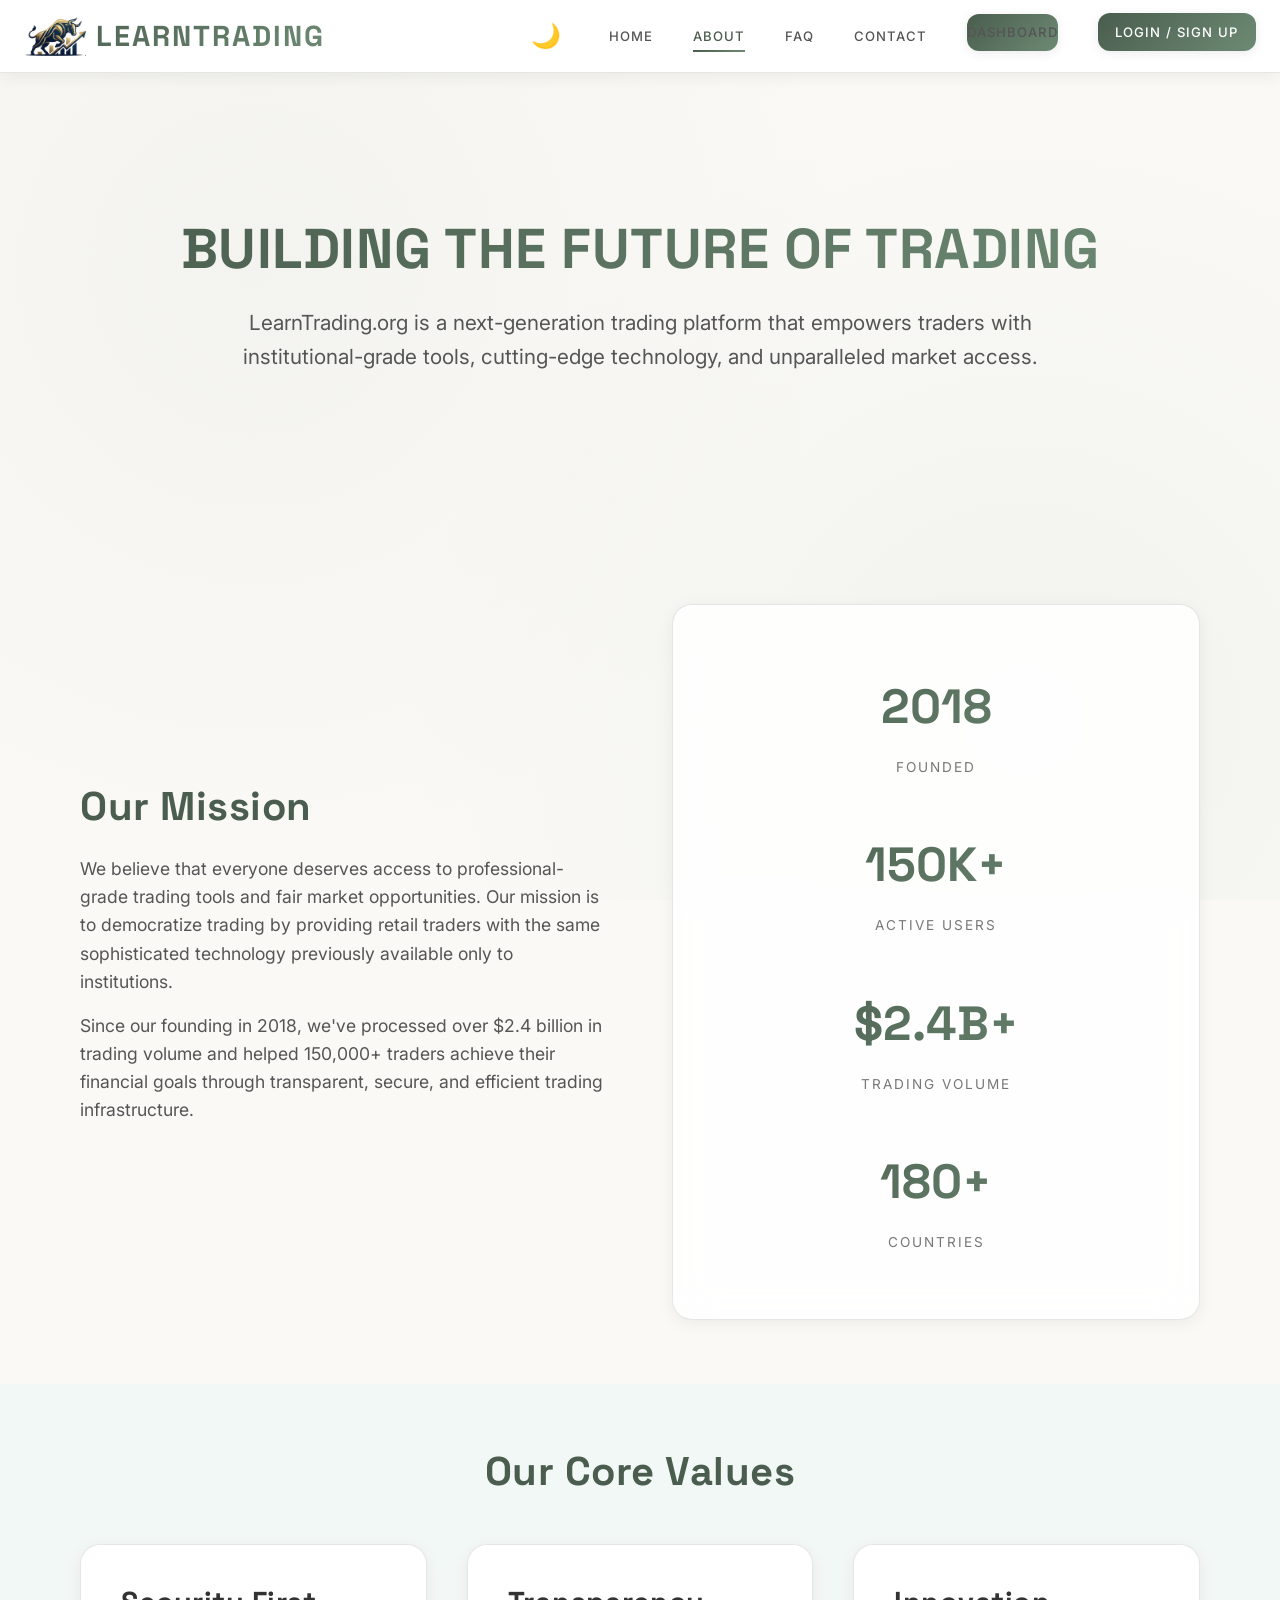
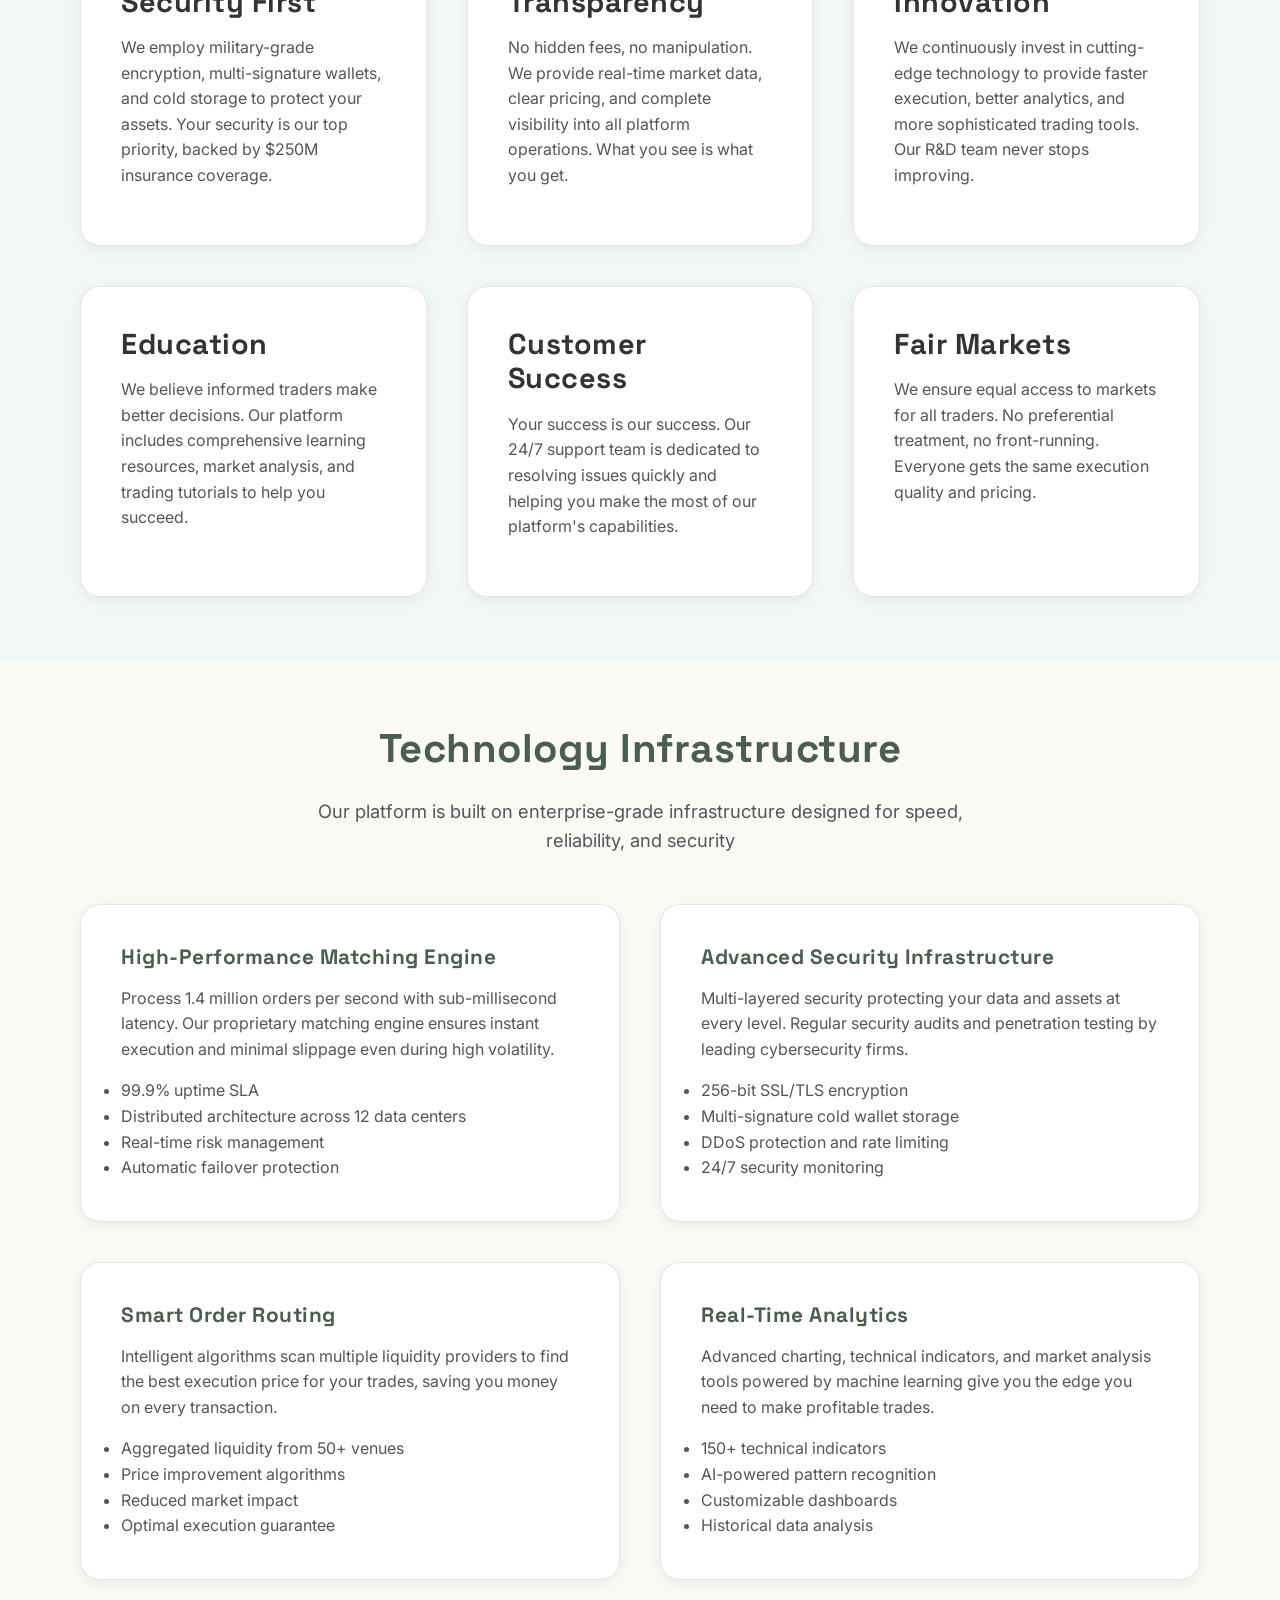
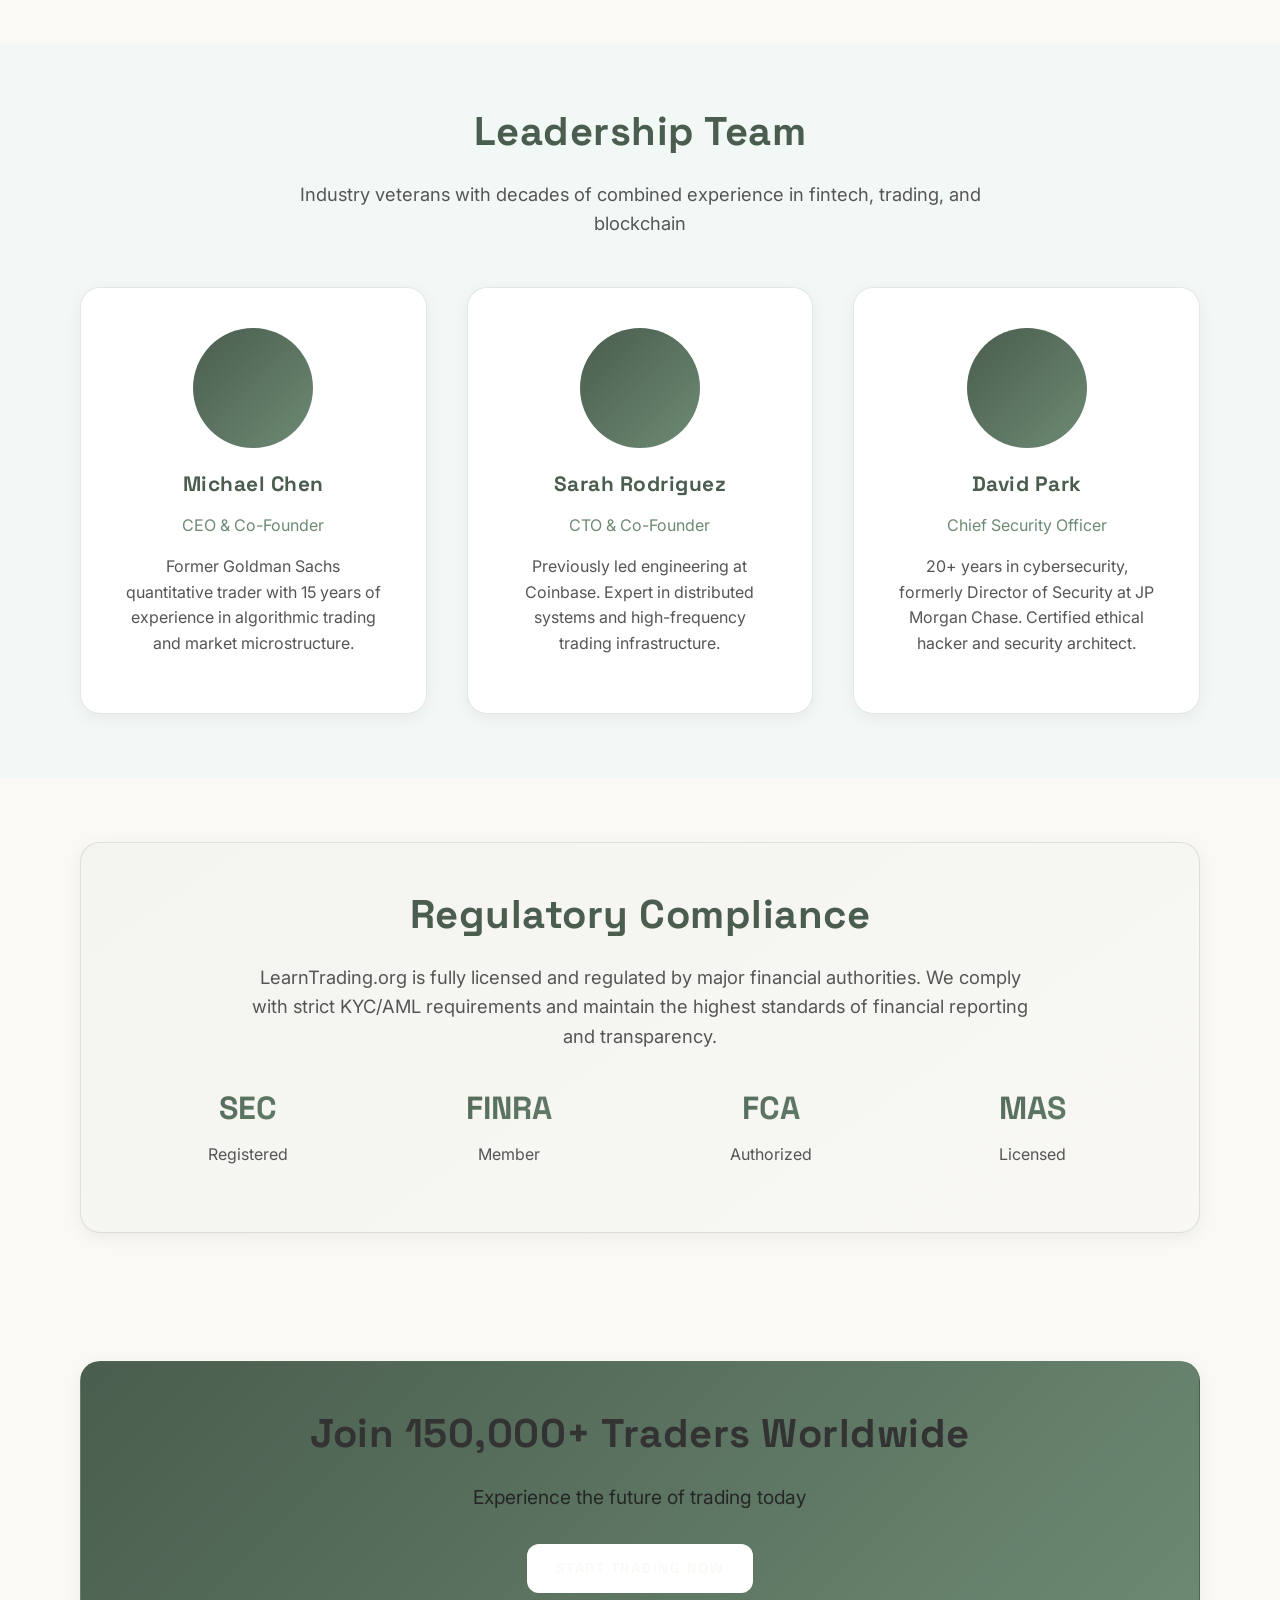
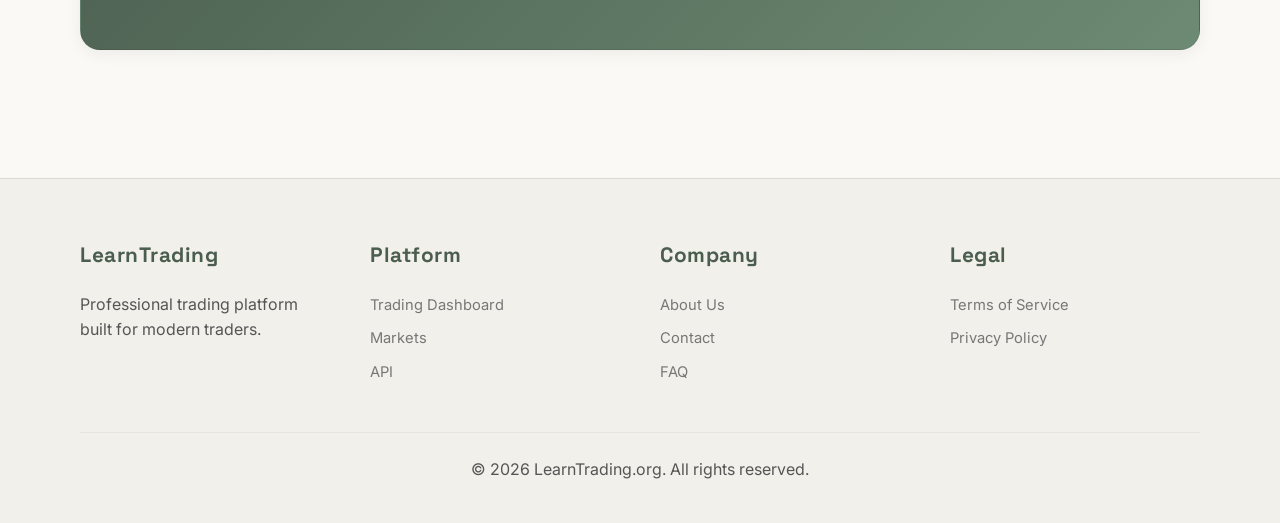
==== commit 7b28b12e: "dark mode" ====
--- a/about.html
+++ b/about.html
@@ -14,17 +14,18 @@
     <img src="assets/logo.png" alt="Logo" style="height: 40px;">
     <span>LEARNTRADING</span>
 </a>
-            <div class="menu-toggle" onclick="toggleMenu()">
+            <div class="menu-toggle">
                 <span></span>
                 <span></span>
                 <span></span>
             </div>
             <ul class="nav-links" id="navLinks">
+                <li><button class="theme-toggle-btn" style="background:none; border:none; font-size:1.5rem; cursor:pointer; padding: 0.5rem;" aria-label="Toggle Dark Mode">🌙</button></li>
                 <li><a href="index.html">Home</a></li>
                 <li><a href="about.html" class="active">About</a></li>
                 <li><a href="faq.html">FAQ</a></li>
                 <li><a href="contact.html">Contact</a></li>
-                <li><a href="dashboard.html" class="btn btn-primary" style="padding: 0.7rem 1.5rem;">Dashboard</a></li>
+                <li><a href="dashboard.html" class="btn btn-primary">Dashboard</a></li>
             </ul>
         </div>
     </nav>
--- a/styles.css
+++ b/styles.css
@@ -1,62 +1,136 @@
 /* ===================================
    LEARNTRADING.ORG - PREMIUM TRADING PLATFORM
-   Main Stylesheet
+   Main Stylesheet — Clean Rewrite
    =================================== */
 
 /* Import Fonts */
 @import url('https://fonts.googleapis.com/css2?family=Space+Grotesk:wght@400;500;600;700&family=Inter:wght@300;400;500;600&display=swap');
 
 /* ===================================
-   CSS VARIABLES - DESIGN SYSTEM
+   LIGHT MODE — CSS VARIABLES
    =================================== */
 :root {
-    /* Color Palette - Natural Earth */
-    --primary-bg: #faf9f6; /* Off-white / Pearl */
-    --secondary-bg: #f2f0ea; /* Soft Beige */
-    --card-bg: #ffffff;
-    --glass-bg: rgba(255, 255, 255, 0.85);
-    
-    /* Earthy Accents */
-    --neon-cyan: #4a5d4e; /* Deep Sage Green */
-    --neon-blue: #6d8a74; /* Soft Green */
-    --neon-purple: #c2a878; /* Muted Gold/Tan */
-    --electric-green: #3a5a40; /* Forest Green */
-    --warning-orange: #d4a373; /* Terracotta */
-    --danger-red: #bc4749; /* Soft Red */
-    
+    /* Backgrounds */
+    --primary-bg:    #faf9f6;
+    --secondary-bg:  #f2f0ea;
+    --card-bg:       #ffffff;
+    --glass-bg:      rgba(255, 255, 255, 0.85);
+
+    /* Text */
+    --text-primary:   #333333;
+    --text-secondary: #555555;
+    --text-muted:     #777777;
+
+    /* Accent / Brand */
+    --neon-cyan:       #4a5d4e;
+    --neon-blue:       #6d8a74;
+    --neon-purple:     #c2a878;
+    --electric-green:  #3a5a40;
+    --warning-orange:  #d4a373;
+    --danger-red:      #bc4749;
+
     /* Gradients */
     --gradient-primary: linear-gradient(135deg, #4a5d4e 0%, #6d8a74 100%);
     --gradient-success: linear-gradient(135deg, #3a5a40 0%, #588157 100%);
-    --gradient-danger: linear-gradient(135deg, #bc4749 0%, #e07a5f 100%);
-    --gradient-card: linear-gradient(145deg, rgba(74, 93, 78, 0.03) 0%, rgba(109, 138, 116, 0.01) 100%);
-    
+    --gradient-danger:  linear-gradient(135deg, #bc4749 0%, #e07a5f 100%);
+    --gradient-card:    linear-gradient(145deg, rgba(74, 93, 78, 0.03) 0%, rgba(109, 138, 116, 0.01) 100%);
+
+    /* Borders */
+    --border-color:  rgba(74, 93, 78, 0.15);
+    --border-light:  rgba(74, 93, 78, 0.08);
+    --border-medium: rgba(74, 93, 78, 0.25);
+
+    /* Navigation */
+    --nav-bg:        rgba(255, 255, 255, 0.95);
+    --nav-mobile-bg: rgba(255, 255, 255, 0.98);
+
+    /* Inputs */
+    --input-bg:       rgba(240, 240, 240, 0.6);
+    --input-bg-focus: rgba(240, 240, 240, 0.9);
+    --input-text:     #222222;
+
     /* Typography */
     --font-display: 'Space Grotesk', sans-serif;
-    --font-body: 'Inter', sans-serif;
-    
+    --font-body:    'Inter', sans-serif;
+
     /* Spacing */
     --spacing-xs: 0.5rem;
     --spacing-sm: 1rem;
     --spacing-md: 1.5rem;
     --spacing-lg: 2.5rem;
     --spacing-xl: 4rem;
-    
+
+    /* Radius */
+    --border-radius:    12px;
+    --border-radius-lg: 20px;
+
+    /* Shadows */
+    --shadow-sm:         0 2px 8px rgba(0,0,0,0.04);
+    --shadow-md:         0 4px 16px rgba(0,0,0,0.06);
+    --shadow-lg:         0 8px 32px rgba(0,0,0,0.08);
+    --shadow-accent:     0 2px 10px rgba(74, 93, 78, 0.12);
+    --shadow-accent-lg:  0 4px 20px rgba(74, 93, 78, 0.20);
+
+    /* Transitions */
+    --transition-fast:   0.2s ease;
+    --transition-normal: 0.3s ease;
+    --transition-slow:   0.5s ease;
+}
+
+/* ===================================
+   DARK MODE — CSS VARIABLES
+   =================================== */
+[data-theme="dark"] {
+    /* Backgrounds — matte, deep, no pure black */
+    --primary-bg:   #141414;
+    --secondary-bg: #1c1c1c;
+    --card-bg:      #212121;
+    --glass-bg:     rgba(33, 33, 33, 0.90);
+
+    /* Text — soft, not harsh white */
+    --text-primary:   #dcdcdc;
+    --text-secondary: #999999;
+    --text-muted:     #666666;
+
+    /* Accents — muted, earthy, no neon */
+    --neon-cyan:       #7aaa82;
+    --neon-blue:       #9cbfa6;
+    --neon-purple:     #d4bc8c;
+    --electric-green:  #5d8a62;
+    --warning-orange:  #c9956a;
+    --danger-red:      #c26364;
+
+    /* Gradients — darker, subdued */
+    --gradient-primary: linear-gradient(135deg, #2e3d30 0%, #3e5642 100%);
+    --gradient-success: linear-gradient(135deg, #274030 0%, #3b5c3f 100%);
+    --gradient-danger:  linear-gradient(135deg, #7a2e30 0%, #9e4e3c 100%);
+    --gradient-card:    linear-gradient(145deg, rgba(255,255,255,0.02) 0%, rgba(255,255,255,0.01) 100%);
+
     /* Borders */
-    --border-radius: 12px;
-    --border-radius-lg: 20px;
-    --border-color: rgba(74, 93, 78, 0.15);
-    
-    /* Soft Shadows */
-    --shadow-sm: 0 2px 8px rgba(0, 0, 0, 0.04);
-    --shadow-md: 0 4px 16px rgba(0, 0, 0, 0.06);
-    --shadow-lg: 0 8px 32px rgba(0, 0, 0, 0.08);
-    --shadow-neon: 0 2px 10px rgba(74, 93, 78, 0.1);
-    --shadow-neon-strong: 0 4px 15px rgba(255, 255, 255, 0.15);
-    
-    /* Transitions */
-    --transition-fast: 0.2s ease;
-    --transition-normal: 0.3s ease;
-    --transition-slow: 0.5s ease;
+    --border-color:  rgba(255, 255, 255, 0.10);
+    --border-light:  rgba(255, 255, 255, 0.05);
+    --border-medium: rgba(255, 255, 255, 0.16);
+
+    /* Navigation */
+    --nav-bg:        rgba(20, 20, 20, 0.97);
+    --nav-mobile-bg: rgba(20, 20, 20, 0.99);
+
+    /* Inputs */
+    --input-bg:       rgba(255, 255, 255, 0.06);
+    --input-bg-focus: rgba(255, 255, 255, 0.11);
+    --input-text:     #e0e0e0;
+
+    /* Shadows — slightly larger blur for depth */
+    --shadow-sm:        0 2px 8px rgba(0,0,0,0.25);
+    --shadow-md:        0 4px 16px rgba(0,0,0,0.30);
+    --shadow-lg:        0 8px 32px rgba(0,0,0,0.40);
+    --shadow-accent:    0 2px 10px rgba(0,0,0,0.20);
+    --shadow-accent-lg: 0 4px 20px rgba(0,0,0,0.30);
+}
+
+/* Smooth theme transitions */
+*, *::before, *::after {
+    transition: background-color 0.25s ease, border-color 0.25s ease, color 0.25s ease, box-shadow 0.25s ease;
 }
 
 /* ===================================
@@ -76,13 +150,13 @@
 body {
     font-family: var(--font-body);
     background: var(--primary-bg);
-    color: #333333;
+    color: var(--text-primary);
     line-height: 1.6;
     overflow-x: hidden;
     position: relative;
 }
 
-/* Animated background pattern */
+/* Subtle animated background glow */
 body::before {
     content: '';
     position: fixed;
@@ -90,17 +164,17 @@
     left: 0;
     width: 100%;
     height: 100%;
-    background: 
-        radial-gradient(circle at 20% 30%, rgba(74, 93, 78, 0.03) 0%, transparent 40%),
-        radial-gradient(circle at 80% 80%, rgba(109, 138, 116, 0.08) 0%, transparent 40%);
+    background:
+        radial-gradient(circle at 20% 30%, rgba(74, 93, 78, 0.04) 0%, transparent 50%),
+        radial-gradient(circle at 80% 80%, rgba(109, 138, 116, 0.06) 0%, transparent 50%);
     background-color: var(--primary-bg);
     z-index: -1;
-    animation: oceanBreathe 15s ease-in-out infinite alternate;
-}
-
-@keyframes oceanBreathe {
-    0% { transform: scale(1); opacity: 0.8; }
-    100% { transform: scale(1.1); opacity: 1; }
+    animation: bgBreathe 18s ease-in-out infinite alternate;
+}
+
+@keyframes bgBreathe {
+    0%   { transform: scale(1);   opacity: 0.8; }
+    100% { transform: scale(1.08); opacity: 1; }
 }
 
 /* ===================================
@@ -114,8 +188,8 @@
 }
 
 h1 {
-    text-transform:uppercase;
-    font-size: 3.5rem;
+    text-transform: uppercase;
+    font-size: clamp(2rem, 5vw, 3.5rem);
     background: var(--gradient-primary);
     -webkit-background-clip: text;
     -webkit-text-fill-color: transparent;
@@ -124,27 +198,27 @@
 }
 
 h2 {
-    font-size: 2.5rem;
+    font-size: clamp(1.5rem, 3.5vw, 2.5rem);
     color: var(--neon-cyan);
     margin-bottom: var(--spacing-md);
 }
 
 h3 {
-    font-size: 1.8rem;
-    color: #333333;
+    font-size: clamp(1.2rem, 2.5vw, 1.8rem);
+    color: var(--text-primary);
     margin-bottom: var(--spacing-sm);
 }
 
 h4 {
-    font-size: 1.3rem;
+    font-size: clamp(1rem, 2vw, 1.3rem);
     color: var(--neon-cyan);
     margin-bottom: var(--spacing-sm);
 }
 
 p {
     margin-bottom: var(--spacing-sm);
-    color: #555555;
-    font-size: 1.05rem;
+    color: var(--text-secondary);
+    font-size: 1rem;
 }
 
 a {
@@ -154,8 +228,8 @@
 }
 
 a:hover {
-    color: #222222;
-    text-shadow: var(--shadow-neon);
+    color: var(--neon-blue);
+    text-shadow: none;
 }
 
 /* ===================================
@@ -166,10 +240,11 @@
     top: 0;
     left: 0;
     width: 100%;
-    background: rgba(255, 255, 255, 0.95);
+    background: var(--nav-bg);
     backdrop-filter: blur(20px);
+    -webkit-backdrop-filter: blur(20px);
     border-bottom: 1px solid var(--border-color);
-    padding: 1rem 0;
+    padding: 0.8rem 0;
     z-index: 1000;
     box-shadow: var(--shadow-md);
 }
@@ -181,11 +256,12 @@
     display: flex;
     justify-content: space-between;
     align-items: center;
+    gap: var(--spacing-sm);
 }
 
 .logo {
     font-family: var(--font-display);
-    font-size: 1.8rem;
+    font-size: clamp(1.2rem, 3vw, 1.8rem);
     font-weight: 900;
     background: var(--gradient-primary);
     -webkit-background-clip: text;
@@ -193,11 +269,17 @@
     background-clip: text;
     letter-spacing: 2px;
     transition: var(--transition-normal);
-}
+    display: flex;
+    align-items: center;
+    gap: 8px;
+    flex-shrink: 0;
+}
+
+.logo img { height: 36px; }
 
 .logo:hover {
-    filter: drop-shadow(var(--shadow-neon));
-    transform: scale(1.05);
+    opacity: 0.85;
+    transform: scale(1.03);
 }
 
 .nav-links {
@@ -210,8 +292,8 @@
 .nav-links a {
     font-family: var(--font-body);
     font-weight: 500;
-    font-size: 1rem;
-    color: #555555;
+    font-size: 0.82rem;
+    color: var(--text-secondary);
     text-transform: uppercase;
     letter-spacing: 1px;
     position: relative;
@@ -229,30 +311,61 @@
     transition: var(--transition-normal);
 }
 
-.nav-links a:hover::after {
+.nav-links a:hover::after,
+.nav-links a.active::after {
     width: 100%;
 }
 
-.nav-links a.active {
-    color: var(--neon-cyan);
-}
-
-/* Mobile menu toggle */
+.nav-links a.active { color: var(--neon-cyan); }
+
+.nav-links a:hover { color: var(--neon-cyan); }
+
+/* Theme Toggle Button */
+.theme-toggle-btn {
+    background: var(--input-bg);
+    border: 1px solid var(--border-color);
+    border-radius: 50px;
+    font-size: 1.1rem;
+    cursor: pointer;
+    padding: 0.35rem 0.6rem;
+    line-height: 1;
+    transition: var(--transition-fast);
+    color: var(--text-primary);
+    display: flex;
+    align-items: center;
+    justify-content: center;
+}
+
+.theme-toggle-btn:hover {
+    background: var(--border-color);
+    transform: scale(1.08);
+}
+
+/* Mobile Hamburger */
 .menu-toggle {
     display: none;
     flex-direction: column;
     gap: 5px;
     cursor: pointer;
     padding: 0.5rem;
+    background: none;
+    border: none;
+    flex-shrink: 0;
 }
 
 .menu-toggle span {
-    width: 25px;
-    height: 3px;
+    width: 24px;
+    height: 2.5px;
     background: var(--neon-cyan);
     border-radius: 3px;
     transition: var(--transition-fast);
-}
+    display: block;
+}
+
+/* Hamburger animation when active */
+.menu-toggle.active span:nth-child(1) { transform: translateY(7.5px) rotate(45deg); }
+.menu-toggle.active span:nth-child(2) { opacity: 0; }
+.menu-toggle.active span:nth-child(3) { transform: translateY(-7.5px) rotate(-45deg); }
 
 /* ===================================
    BUTTONS
@@ -260,8 +373,8 @@
 .btn {
     font-family: var(--font-display);
     font-weight: 600;
-    font-size: 2rem;
-    padding: 1rem 2.5rem;
+    font-size: 0.9rem;
+    padding: 0.8rem 1.8rem;
     border: none;
     border-radius: var(--border-radius);
     cursor: pointer;
@@ -270,36 +383,21 @@
     letter-spacing: 1.5px;
     position: relative;
     overflow: hidden;
-}
-
-.btn::before {
-    content: '';
-    position: absolute;
-    top: 50%;
-    left: 50%;
-    width: 0;
-    height: 0;
-    border-radius: 50%;
-    background: rgba(255, 255, 255, 0.05);
-    transform: translate(-50%, -50%);
-    transition: width 0.6s, height 0.6s;
-}
-
-.btn:hover::before {
-    width: 300px;
-    height: 300px;
+    display: inline-block;
+    text-align: center;
+    white-space: nowrap;
 }
 
 .btn-primary {
     background: var(--gradient-primary);
     color: #ffffff;
-    box-shadow: var(--shadow-neon);
+    box-shadow: var(--shadow-accent);
 }
 
 .btn-primary:hover {
-    box-shadow: var(--shadow-neon-strong);
+    box-shadow: var(--shadow-accent-lg);
     transform: translateY(-2px);
-    transition: all 0.3s ease;
+    color: #ffffff;
 }
 
 .btn-secondary {
@@ -311,13 +409,18 @@
 .btn-secondary:hover {
     background: var(--neon-cyan);
     color: var(--primary-bg);
-    box-shadow: var(--shadow-neon);
+    box-shadow: var(--shadow-accent);
 }
 
 .btn-success {
     background: var(--gradient-success);
-    color: var(--primary-bg);
+    color: #ffffff;
     font-weight: 700;
+}
+
+.btn-success:hover {
+    transform: translateY(-1px);
+    box-shadow: var(--shadow-md);
 }
 
 .btn-danger {
@@ -325,53 +428,36 @@
     color: #ffffff;
 }
 
+.btn-danger:hover {
+    transform: translateY(-1px);
+    box-shadow: var(--shadow-md);
+}
+
 /* ===================================
    CARDS
    =================================== */
 .card {
     background: var(--card-bg);
-    backdrop-filter: blur(10px);
     border: 1px solid var(--border-color);
     border-radius: var(--border-radius-lg);
     padding: var(--spacing-lg);
     box-shadow: var(--shadow-md);
-    transition: var(--transition-normal);
+    transition: transform 0.3s ease, box-shadow 0.3s ease, border-color 0.3s ease;
     position: relative;
     overflow: hidden;
 }
 
-.card::before {
-    content: '';
-    position: absolute;
-    top: 0;
-    left: 0;
-    width: 100%;
-    height: 100%;
-    background: var(--gradient-card);
-    opacity: 0;
-    transition: var(--transition-normal);
-    z-index: 0;
-}
-
-.card:hover::before {
-    opacity: 1;
-}
-
 .card:hover {
     border-color: var(--neon-cyan);
-    transform: translateY(-5px);
-    box-shadow: var(--shadow-lg), var(--shadow-neon);
-}
-
-.card > * {
-    position: relative;
-    z-index: 1;
+    transform: translateY(-4px);
+    box-shadow: var(--shadow-lg), var(--shadow-accent);
 }
 
 .glass-card {
     background: var(--glass-bg);
     backdrop-filter: blur(20px);
-    border: 1px solid rgba(74, 93, 78, 0.15);
+    -webkit-backdrop-filter: blur(20px);
+    border: 1px solid var(--border-color);
 }
 
 /* ===================================
@@ -381,7 +467,7 @@
     width: 90%;
     max-width: 1400px;
     margin: 0 auto;
-    padding: 0 var(--spacing-md);
+    padding: 0 var(--spacing-sm);
 }
 
 .section {
@@ -389,33 +475,35 @@
 }
 
 .hero-section {
-    min-height: 100vh; /* full screen height */
-    display: flex;
-    align-items: center; /* vertical center */
-    justify-content: center; /* horizontal center (optional) */
-    padding: 2rem 0;
+    min-height: 100vh;
+    display: flex;
+    align-items: center;
+    justify-content: center;
+    padding: 6rem 0 3rem;
 }
 
 .hero-section::before {
     content: '';
     position: absolute;
-    top: -50%;
-    right: -20%;
-    width: 800px;
-    height: 800px;
-    background: radial-gradient(circle, rgba(74, 93, 78, 0.15) 0%, transparent 70%);
-    animation: pulse 8s ease-in-out infinite;
+    top: -30%;
+    right: -10%;
+    width: 600px;
+    height: 600px;
+    background: radial-gradient(circle, rgba(74, 93, 78, 0.10) 0%, transparent 70%);
+    animation: pulse 10s ease-in-out infinite;
+    pointer-events: none;
 }
 
 @keyframes pulse {
-    0%, 100% { transform: scale(1); opacity: 0.5; }
-    50% { transform: scale(1.2); opacity: 0.8; }
-}
-
+    0%, 100% { transform: scale(1);   opacity: 0.5; }
+    50%       { transform: scale(1.2); opacity: 0.9; }
+}
+
+/* Grids */
 .grid-2 {
     display: grid;
-    grid-template-columns: repeat(1, 1fr);
-    width: 100%;
+    grid-template-columns: repeat(2, 1fr);
+    gap: var(--spacing-lg);
 }
 
 .grid-3 {
@@ -440,7 +528,7 @@
 
 .stat-number {
     font-family: var(--font-display);
-    font-size: 3rem;
+    font-size: clamp(2rem, 4vw, 3rem);
     font-weight: 900;
     background: var(--gradient-primary);
     -webkit-background-clip: text;
@@ -451,8 +539,8 @@
 }
 
 .stat-label {
-    font-size: 1rem;
-    color: #555555;
+    font-size: 0.85rem;
+    color: var(--text-muted);
     text-transform: uppercase;
     letter-spacing: 2px;
 }
@@ -460,15 +548,13 @@
 /* ===================================
    FORMS
    =================================== */
-.form-group {
-    margin-bottom: var(--spacing-md);
-}
+.form-group { margin-bottom: var(--spacing-md); }
 
 .form-label {
     display: block;
     font-family: var(--font-display);
     font-weight: 600;
-    font-size: 0.9rem;
+    font-size: 0.85rem;
     color: var(--neon-cyan);
     margin-bottom: var(--spacing-xs);
     text-transform: uppercase;
@@ -479,11 +565,11 @@
 .form-select,
 .form-textarea {
     width: 100%;
-    padding: 1rem;
-    background: rgba(240, 240, 240, 0.6);
-    border: 1px solid var(--border-color);
+    padding: 0.9rem 1rem;
+    background: var(--input-bg);
+    border: 1.5px solid var(--border-color);
     border-radius: var(--border-radius);
-    color: #222222;
+    color: var(--input-text);
     font-family: var(--font-body);
     font-size: 1rem;
     transition: var(--transition-normal);
@@ -494,13 +580,13 @@
 .form-textarea:focus {
     outline: none;
     border-color: var(--neon-cyan);
-    box-shadow: var(--shadow-neon);
-    background: rgba(240, 240, 240, 0.8);
+    box-shadow: 0 0 0 3px rgba(74, 93, 78, 0.12);
+    background: var(--input-bg-focus);
 }
 
 .form-textarea {
     resize: vertical;
-    min-height: 150px;
+    min-height: 140px;
 }
 
 /* ===================================
@@ -509,6 +595,7 @@
 .dashboard-header {
     background: var(--glass-bg);
     backdrop-filter: blur(20px);
+    -webkit-backdrop-filter: blur(20px);
     border-bottom: 1px solid var(--border-color);
     padding: var(--spacing-md);
     margin-bottom: var(--spacing-lg);
@@ -522,51 +609,30 @@
 
 .balance-amount {
     font-family: var(--font-display);
-    font-size: 3.5rem;
+    font-size: clamp(1.8rem, 4vw, 3rem);
     font-weight: 900;
     margin: var(--spacing-sm) 0;
 }
 
-.profit-positive {
-    color: var(--electric-green);
-}
-
-.profit-negative {
-    color: var(--danger-red);
-}
-
-.asset-list {
-    list-style: none;
-}
+.profit-positive { color: var(--electric-green); }
+.profit-negative { color: var(--danger-red); }
+
+.asset-list { list-style: none; }
 
 .asset-item {
     display: flex;
     justify-content: space-between;
     align-items: center;
     padding: var(--spacing-sm);
-    border-bottom: 1px solid rgba(74, 93, 78, 0.1);
+    border-bottom: 1px solid var(--border-light);
     transition: var(--transition-fast);
 }
 
-.asset-item:hover {
-    background: rgba(74, 93, 78, 0.05);
-}
-
-.asset-icon {
-    width: 40px;
-    height: 40px;
-    border-radius: 50%;
-    background: var(--gradient-primary);
-    display: flex;
-    align-items: center;
-    justify-content: center;
-    font-weight: 700;
-    margin-right: var(--spacing-sm);
-}
+.asset-item:hover { background: var(--border-light); }
 
 .chart-container {
     height: 400px;
-    background: rgba(255, 255, 255, 0.5);
+    background: var(--input-bg);
     border-radius: var(--border-radius);
     padding: var(--spacing-md);
     position: relative;
@@ -581,34 +647,40 @@
     background: var(--card-bg);
     border-radius: var(--border-radius);
     overflow: hidden;
+    font-size: 0.9rem;
 }
 
 .data-table thead {
-    background: rgba(74, 93, 78, 0.1);
+    background: var(--border-light);
 }
 
 .data-table th {
     font-family: var(--font-display);
-    padding: 1rem;
+    padding: 0.9rem 1rem;
     text-align: left;
     font-weight: 700;
     color: var(--neon-cyan);
     text-transform: uppercase;
     letter-spacing: 1px;
-    font-size: 0.9rem;
+    font-size: 0.8rem;
+    white-space: nowrap;
 }
 
 .data-table td {
-    padding: 1rem;
-    border-top: 1px solid rgba(74, 93, 78, 0.1);
-}
-
-.data-table tbody tr {
-    transition: var(--transition-fast);
-}
-
-.data-table tbody tr:hover {
-    background: rgba(74, 93, 78, 0.05);
+    padding: 0.9rem 1rem;
+    border-top: 1px solid var(--border-light);
+    color: var(--text-primary);
+}
+
+.data-table tbody tr { transition: var(--transition-fast); }
+
+.data-table tbody tr:hover { background: var(--border-light); }
+
+/* Responsive table wrapper */
+.table-responsive {
+    overflow-x: auto;
+    -webkit-overflow-scrolling: touch;
+    border-radius: var(--border-radius);
 }
 
 /* ===================================
@@ -616,34 +688,35 @@
    =================================== */
 .badge {
     display: inline-block;
-    padding: 0.4rem 1rem;
+    padding: 0.3rem 0.8rem;
     border-radius: 20px;
-    font-size: 0.85rem;
+    font-size: 0.78rem;
     font-weight: 600;
     text-transform: uppercase;
     letter-spacing: 1px;
+    white-space: nowrap;
 }
 
 .badge-success {
-    background: rgba(58, 90, 64, 0.2);
+    background: rgba(58, 90, 64, 0.18);
     color: var(--electric-green);
     border: 1px solid var(--electric-green);
 }
 
 .badge-warning {
-    background: rgba(255, 107, 0, 0.2);
+    background: rgba(212, 163, 115, 0.18);
     color: var(--warning-orange);
     border: 1px solid var(--warning-orange);
 }
 
 .badge-danger {
-    background: rgba(188, 71, 73, 0.2);
+    background: rgba(188, 71, 73, 0.18);
     color: var(--danger-red);
     border: 1px solid var(--danger-red);
 }
 
 .badge-info {
-    background: rgba(74, 93, 78, 0.2);
+    background: rgba(74, 93, 78, 0.18);
     color: var(--neon-cyan);
     border: 1px solid var(--neon-cyan);
 }
@@ -665,78 +738,49 @@
     margin-bottom: var(--spacing-lg);
 }
 
-.footer-section h4 {
-    margin-bottom: var(--spacing-md);
-}
-
-.footer-links {
-    list-style: none;
-}
-
-.footer-links li {
-    margin-bottom: var(--spacing-xs);
-}
+.footer-section h4 { margin-bottom: var(--spacing-md); }
+
+.footer-links { list-style: none; }
+
+.footer-links li { margin-bottom: var(--spacing-xs); }
 
 .footer-links a {
-    color: #555555;
-    font-size: 0.95rem;
-}
-
-.footer-links a:hover {
-    color: var(--neon-cyan);
-}
+    color: var(--text-muted);
+    font-size: 0.92rem;
+}
+
+.footer-links a:hover { color: var(--neon-cyan); }
 
 .footer-bottom {
     text-align: center;
     padding-top: var(--spacing-md);
-    border-top: 1px solid rgba(74, 93, 78, 0.1);
-    color: #777777;
-    font-size: 0.9rem;
+    border-top: 1px solid var(--border-light);
+    color: var(--text-muted);
+    font-size: 0.88rem;
 }
 
 /* ===================================
    ANIMATIONS
    =================================== */
 @keyframes fadeInUp {
-    from {
-        opacity: 0;
-        transform: translateY(30px);
-    }
-    to {
-        opacity: 1;
-        transform: translateY(0);
-    }
+    from { opacity: 0; transform: translateY(30px); }
+    to   { opacity: 1; transform: translateY(0); }
 }
 
 @keyframes fadeIn {
     from { opacity: 0; }
-    to { opacity: 1; }
+    to   { opacity: 1; }
 }
 
 @keyframes slideInRight {
-    from {
-        opacity: 0;
-        transform: translateX(50px);
-    }
-    to {
-        opacity: 1;
-        transform: translateX(0);
-    }
-}
-
-.fade-in-up {
-    animation: fadeInUp 0.8s ease-out forwards;
-}
-
-.fade-in {
-    animation: fadeIn 1s ease-out forwards;
-}
-
-.slide-in-right {
-    animation: slideInRight 0.8s ease-out forwards;
-}
-
-/* Stagger animation delays */
+    from { opacity: 0; transform: translateX(50px); }
+    to   { opacity: 1; transform: translateX(0); }
+}
+
+.fade-in-up       { animation: fadeInUp 0.8s ease-out forwards; }
+.fade-in          { animation: fadeIn 1s ease-out forwards; }
+.slide-in-right   { animation: slideInRight 0.8s ease-out forwards; }
+
 .delay-1 { animation-delay: 0.1s; }
 .delay-2 { animation-delay: 0.2s; }
 .delay-3 { animation-delay: 0.3s; }
@@ -746,130 +790,69 @@
 /* ===================================
    UTILITIES
    =================================== */
-.text-center { text-align: center; }
-.text-right { text-align: right; }
+.text-center  { text-align: center; }
+.text-right   { text-align: right; }
 .mt-sm { margin-top: var(--spacing-sm); }
 .mt-md { margin-top: var(--spacing-md); }
 .mt-lg { margin-top: var(--spacing-lg); }
 .mb-sm { margin-bottom: var(--spacing-sm); }
 .mb-md { margin-bottom: var(--spacing-md); }
 .mb-lg { margin-bottom: var(--spacing-lg); }
-.flex { display: flex; }
+.flex         { display: flex; }
 .flex-between { display: flex; justify-content: space-between; }
-.flex-center { display: flex; justify-content: center; align-items: center; }
+.flex-center  { display: flex; justify-content: center; align-items: center; }
 .gap-sm { gap: var(--spacing-sm); }
 .gap-md { gap: var(--spacing-md); }
 .gap-lg { gap: var(--spacing-lg); }
 
 /* ===================================
-   RESPONSIVE DESIGN
-   =================================== */
-@media (max-width: 1200px) {
-    h1 { font-size: 2.8rem; }
-    h2 { font-size: 2rem; }
-    .grid-4 { grid-template-columns: repeat(2, 1fr); }
-}
-
-@media (max-width: 768px) {
-    h1 { font-size: 2.2rem; }
-    h2 { font-size: 1.6rem; }
-    
-    .nav-links {
-        display: none;
-        position: absolute;
-        top: 100%;
-        left: 0;
-        width: 100%;
-        background: rgba(255, 255, 255, 0.98);
-        backdrop-filter: blur(20px);
-        flex-direction: column;
-        padding: var(--spacing-md);
-        gap: var(--spacing-sm);
-    }
-    
-    .nav-links.active {
-        display: flex;
-    }
-    
-    .menu-toggle {
-        display: flex;
-    }
-    
-    .grid-2,
-    .grid-3,
-    .grid-4 {
-        grid-template-columns: 1fr;
-    }
-    
-    .footer-grid {
-        grid-template-columns: repeat(2, 1fr);
-    }
-    
-    .hero-section {
-        padding-top: 100px;
-    }
-}
-
-@media (max-width: 480px) {
-    html { font-size: 14px; }
-    .footer-grid { grid-template-columns: 1fr; }
-    .balance-amount { font-size: 2.5rem; }
-}
-
-/* ===================================
    DEMO PLATFORM STYLES
    =================================== */
 
-/* Demo Account Banner */
+/* Demo Banner */
 .demo-banner {
-    background: linear-gradient(135deg, rgba(194, 168, 120, 0.15) 0%, rgba(212, 163, 115, 0.15) 100%);
+    background: linear-gradient(135deg, rgba(194, 168, 120, 0.15) 0%, rgba(212, 163, 115, 0.12) 100%);
     border: 1px solid rgba(194, 168, 120, 0.4);
     border-radius: var(--border-radius);
-    padding: 0.75rem 1.5rem;
+    padding: 0.6rem 1.5rem;
     display: flex;
     align-items: center;
     justify-content: center;
     gap: 1rem;
     margin-bottom: var(--spacing-md);
-    animation: demoPulse 3s ease-in-out infinite;
+    flex-wrap: wrap;
 }
 
 .demo-banner span {
     color: var(--neon-purple);
     font-family: var(--font-display);
     font-weight: 700;
-    font-size: 0.95rem;
+    font-size: 0.88rem;
     letter-spacing: 1.5px;
     text-transform: uppercase;
-}
-
-@keyframes demoPulse {
-    0%, 100% { border-color: rgba(194, 168, 120, 0.4); }
-    50% { border-color: rgba(194, 168, 120, 0.8); box-shadow: 0 0 20px rgba(194, 168, 120, 0.15); }
-}
-
-/* Demo Badge Pill */
+    text-align: center;
+}
+
+/* Demo Badge */
 .demo-badge {
     display: inline-flex;
     align-items: center;
     gap: 0.4rem;
-    background: linear-gradient(135deg, rgba(194, 168, 120, 0.2) 50%, rgba(212, 163, 115, 0.2) 100%);
+    background: linear-gradient(135deg, rgba(194, 168, 120, 0.18) 0%, rgba(212, 163, 115, 0.15) 100%);
     border: 1px solid var(--neon-purple);
     color: var(--neon-purple);
-    padding: 0.3rem 0.8rem;
+    padding: 0.25rem 0.75rem;
     border-radius: 20px;
-    font-size: 1rem;
+    font-size: 0.8rem;
     font-weight: 700;
     text-transform: uppercase;
     letter-spacing: 1.5px;
     font-family: var(--font-display);
-}
-
-/* Virtual Balance Glow */
-.virtual-balance {
-    position: relative;
-}
-
+    white-space: nowrap;
+}
+
+/* Virtual Balance label */
+.virtual-balance { position: relative; }
 .virtual-balance::after {
     content: 'VIRTUAL';
     position: absolute;
@@ -877,28 +860,32 @@
     right: -8px;
     background: var(--neon-purple);
     color: var(--primary-bg);
-    font-size: 0.6rem;
+    font-size: 0.55rem;
     font-weight: 800;
-    padding: 2px 6px;
+    padding: 2px 5px;
     border-radius: 4px;
     letter-spacing: 1px;
     font-family: var(--font-display);
 }
 
-/* Ticker Tape Container */
+/* Ticker Tape */
 .ticker-tape-container {
     position: fixed;
-    top: 70px;
+    top: 64px;
     left: 0;
     width: 100%;
     z-index: 999;
-    background: rgba(255, 255, 255, 0.95);
+    background: var(--nav-bg);
     backdrop-filter: blur(10px);
-    border-bottom: 1px solid rgba(109, 138, 116, 0.1);
+    -webkit-backdrop-filter: blur(10px);
+    border-bottom: 1px solid var(--border-color);
     overflow: hidden;
 }
 
-/* TradingView Widget Containers */
+/* Dashboard with ticker offset */
+.dashboard-with-ticker { margin-top: 120px !important; }
+
+/* TradingView Widgets */
 .tradingview-widget-container {
     width: 100%;
     border-radius: var(--border-radius);
@@ -906,33 +893,22 @@
 }
 
 .chart-widget-container {
-    background: rgba(246, 246, 246, 0.5);
     border-radius: var(--border-radius);
-    padding: 0;
     overflow: hidden;
     min-height: 450px;
 }
 
-.chart-widget-container .tradingview-widget-container {
-    min-height: 450px;
-}
-
-/* Live Market Preview Card */
+/* Live Market Preview */
 .live-market-preview {
-    background: rgba(255, 255, 255, 0.5);
+    background: var(--glass-bg);
     backdrop-filter: blur(20px);
-    border: 1px solid rgba(109, 138, 116, 0.15);
+    -webkit-backdrop-filter: blur(20px);
+    border: 1px solid var(--border-color);
     border-radius: var(--border-radius-lg);
-    padding: 0;
     overflow: hidden;
 }
 
-.live-market-preview h3 {
-    padding: 1.5rem 1.5rem 0;
-    margin-bottom: 0;
-}
-
-/* Market Stats Mini Cards */
+/* Market Stats Mini */
 .market-stats-grid {
     display: grid;
     grid-template-columns: repeat(2, 1fr);
@@ -941,8 +917,8 @@
 }
 
 .market-stat-card {
-    background: rgba(0, 180, 216, 0.05);
-    border: 1px solid rgba(109, 138, 116, 0.1);
+    background: var(--input-bg);
+    border: 1px solid var(--border-light);
     border-radius: 10px;
     padding: 0.75rem 1rem;
     transition: var(--transition-fast);
@@ -950,49 +926,45 @@
 
 .market-stat-card:hover {
     border-color: var(--neon-cyan);
-    background: rgba(0, 180, 216, 0.1);
+    background: var(--input-bg-focus);
 }
 
 .market-stat-card .symbol {
     font-family: var(--font-display);
     font-weight: 700;
-    font-size: 0.85rem;
-    color: #4a5d4e;
+    font-size: 0.82rem;
+    color: var(--neon-cyan);
 }
 
 .market-stat-card .price {
     font-family: var(--font-display);
     font-size: 1.1rem;
     font-weight: 600;
-    color: var(--neon-cyan);
+    color: var(--text-primary);
     margin: 0.2rem 0;
 }
 
-.market-stat-card .change {
-    font-size: 0.8rem;
-    font-weight: 600;
-}
-
+.market-stat-card .change         { font-size: 0.8rem; font-weight: 600; }
 .market-stat-card .change.positive { color: var(--electric-green); }
 .market-stat-card .change.negative { color: var(--danger-red); }
 
-/* Demo Feature Cards */
+/* Demo Feature Icon */
 .demo-feature-icon {
-    width: 60px;
-    height: 60px;
+    width: 56px;
+    height: 56px;
     background: var(--gradient-primary);
     border-radius: 12px;
     display: flex;
     align-items: center;
     justify-content: center;
     margin-bottom: 1.5rem;
-    font-size: 1.8rem;
+    font-size: 1.6rem;
 }
 
 /* Tier Cards */
 .tier-highlight {
     border: 2px solid var(--neon-cyan);
-    transform: scale(1.05);
+    transform: scale(1.03);
 }
 
 .tier-feature-list {
@@ -1004,6 +976,8 @@
     margin-bottom: 0.5rem;
     padding-left: 1.5rem;
     position: relative;
+    color: var(--text-secondary);
+    font-size: 0.95rem;
 }
 
 .tier-feature-list li::before {
@@ -1014,62 +988,58 @@
     font-weight: 700;
 }
 
-/* Dashboard with ticker offset */
-.dashboard-with-ticker {
-    margin-top: 120px !important;
-}
-
-/* Trade notification toast */
+/* Hero section ticker offset */
+.hero-section-with-ticker { padding-top: 130px; }
+
+/* Screener widget */
+.screener-widget {
+    background: var(--input-bg);
+    border-radius: var(--border-radius);
+    overflow: hidden;
+    min-height: 400px;
+}
+
+/* ===================================
+   TRADE TOAST NOTIFICATION
+   =================================== */
 .trade-toast {
     position: fixed;
-    bottom: 30px;
-    right: 30px;
-    background: rgba(255, 255, 255, 0.95);
+    bottom: 24px;
+    right: 24px;
+    background: var(--card-bg);
     backdrop-filter: blur(20px);
+    -webkit-backdrop-filter: blur(20px);
     border: 1px solid var(--electric-green);
     border-radius: var(--border-radius);
     padding: 1rem 1.5rem;
-    color: #ffffff;
-    font-family: var(--font-display);
+    color: var(--text-primary);
+    font-family: var(--font-display);
+    font-size: 0.92rem;
     z-index: 10000;
-    animation: slideInToast 0.5s ease-out, fadeOutToast 0.5s ease-in 2.5s forwards;
-    box-shadow: 0 0 30px rgba(109, 138, 116, 0.3);
-    max-width: 350px;
+    animation: slideInToast 0.4s ease-out, fadeOutToast 0.5s ease-in 2.5s forwards;
+    box-shadow: var(--shadow-lg);
+    max-width: 340px;
 }
 
 .trade-toast.error {
     border-color: var(--danger-red);
-    box-shadow: 0 0 30px rgba(239, 71, 111, 0.3);
 }
 
 @keyframes slideInToast {
-    from { transform: translateX(100%); opacity: 0; }
-    to { transform: translateX(0); opacity: 1; }
+    from { transform: translateX(110%); opacity: 0; }
+    to   { transform: translateX(0);   opacity: 1; }
 }
 
 @keyframes fadeOutToast {
     from { opacity: 1; }
-    to { opacity: 0; pointer-events: none; }
-}
-
-/* Hero section with ticker offset */
-.hero-section-with-ticker {
-    padding-top: 120px;
-}
-
-/* Screener widget styles */
-.screener-widget {
-    background: rgba(255, 255, 255, 0.5);
-    border-radius: var(--border-radius);
-    overflow: hidden;
-    min-height: 400px;
+    to   { opacity: 0; pointer-events: none; }
 }
 
 /* ===================================
    LOADING STATES
    =================================== */
 .spinner {
-    border: 3px solid rgba(74, 93, 78, 0.2);
+    border: 3px solid var(--border-color);
     border-top: 3px solid var(--neon-cyan);
     border-radius: 50%;
     width: 40px;
@@ -1078,47 +1048,35 @@
 }
 
 @keyframes spin {
-    0% { transform: rotate(0deg); }
+    0%   { transform: rotate(0deg); }
     100% { transform: rotate(360deg); }
 }
 
 /* ===================================
    SCROLLBAR STYLING
    =================================== */
-::-webkit-scrollbar {
-    width: 10px;
-}
-
-::-webkit-scrollbar-track {
-    background: var(--primary-bg);
-}
-
-::-webkit-scrollbar-thumb {
-    background: var(--gradient-primary);
-    border-radius: 5px;
-}
-
-::-webkit-scrollbar-thumb:hover {
-    background: var(--neon-cyan);
-}
-
-/* ===================================
-   AUTH MODAL - LOGIN / SIGNUP
-   =================================== */
-
-/* Overlay */
+::-webkit-scrollbar { width: 8px; height: 8px; }
+::-webkit-scrollbar-track { background: var(--secondary-bg); }
+::-webkit-scrollbar-thumb { background: var(--neon-cyan); border-radius: 4px; opacity: 0.6; }
+::-webkit-scrollbar-thumb:hover { background: var(--neon-blue); }
+
+/* ===================================
+   AUTH MODAL
+   =================================== */
 .auth-overlay {
     position: fixed;
     inset: 0;
-    background: rgba(15, 23, 42, 0.6);
+    background: rgba(0, 0, 0, 0.55);
     backdrop-filter: blur(8px);
+    -webkit-backdrop-filter: blur(8px);
     z-index: 10001;
     display: flex;
     align-items: center;
     justify-content: center;
     opacity: 0;
     pointer-events: none;
-    transition: opacity 0.35s ease;
+    transition: opacity 0.3s ease;
+    padding: 1rem;
 }
 
 .auth-overlay.active {
@@ -1126,36 +1084,35 @@
     pointer-events: auto;
 }
 
-/* Modal */
 .auth-modal {
-    background: #ffffff;
+    background: var(--card-bg);
     border-radius: 24px;
-    width: 440px;
-    max-width: 95vw;
+    width: 100%;
+    max-width: 440px;
     max-height: 92vh;
     overflow-y: auto;
-    box-shadow: 0 25px 60px rgba(0, 0, 0, 0.18), 0 0 0 1px rgba(74, 93, 78, 0.08);
+    box-shadow: var(--shadow-lg);
     position: relative;
     transform: translateY(30px) scale(0.96);
-    transition: transform 0.35s cubic-bezier(0.34, 1.56, 0.64, 1);
+    transition: transform 0.3s cubic-bezier(0.34, 1.56, 0.64, 1);
+    border: 1px solid var(--border-color);
 }
 
 .auth-overlay.active .auth-modal {
     transform: translateY(0) scale(1);
 }
 
-/* Close button */
 .auth-close-btn {
     position: absolute;
-    top: 16px;
-    right: 16px;
-    width: 36px;
-    height: 36px;
+    top: 14px;
+    right: 14px;
+    width: 34px;
+    height: 34px;
     border-radius: 50%;
-    border: 1px solid rgba(74, 93, 78, 0.15);
-    background: rgba(250, 249, 246, 0.9);
-    color: #555;
-    font-size: 1.3rem;
+    border: 1px solid var(--border-color);
+    background: var(--input-bg);
+    color: var(--text-secondary);
+    font-size: 1.2rem;
     cursor: pointer;
     display: flex;
     align-items: center;
@@ -1171,21 +1128,20 @@
     border-color: var(--neon-cyan);
 }
 
-/* Tabs */
 .auth-tabs {
     display: flex;
-    border-bottom: 1px solid rgba(74, 93, 78, 0.12);
+    border-bottom: 1px solid var(--border-color);
 }
 
 .auth-tab {
     flex: 1;
-    padding: 1.1rem 1rem;
+    padding: 1rem;
     font-family: var(--font-display);
     font-weight: 700;
-    font-size: 0.95rem;
+    font-size: 0.9rem;
     text-transform: uppercase;
     letter-spacing: 1.5px;
-    color: #999;
+    color: var(--text-muted);
     background: none;
     border: none;
     cursor: pointer;
@@ -1205,57 +1161,39 @@
     transition: background 0.25s ease;
 }
 
-.auth-tab.active {
-    color: var(--neon-cyan);
-}
-
-.auth-tab.active::after {
-    background: var(--gradient-primary);
-}
-
-.auth-tab:hover:not(.active) {
-    color: #555;
-}
-
-/* Form */
-.auth-form {
-    padding: 2rem 2.5rem 2.5rem;
-}
-
-.auth-brand {
-    text-align: center;
-    margin-bottom: 1.8rem;
-}
+.auth-tab.active { color: var(--neon-cyan); }
+.auth-tab.active::after { background: var(--gradient-primary); }
+.auth-tab:hover:not(.active) { color: var(--text-secondary); }
+
+.auth-form { padding: 1.8rem 2rem 2.2rem; }
+
+.auth-brand { text-align: center; margin-bottom: 1.6rem; }
 
 .auth-brand .auth-logo {
-    font-size: 2.5rem;
+    font-size: 2.2rem;
     display: block;
-    margin-bottom: 0.5rem;
+    margin-bottom: 0.4rem;
 }
 
 .auth-brand h2 {
-    font-family: var(--font-display);
-    font-size: 1.6rem;
+    font-size: 1.5rem;
     color: var(--neon-cyan);
     margin-bottom: 0.3rem;
 }
 
 .auth-brand p {
-    font-size: 0.92rem;
-    color: #888;
+    font-size: 0.88rem;
+    color: var(--text-muted);
     margin: 0;
 }
 
-/* Fields */
-.auth-field {
-    margin-bottom: 1.2rem;
-}
+.auth-field { margin-bottom: 1.1rem; }
 
 .auth-field label {
     display: block;
     font-family: var(--font-display);
     font-weight: 600;
-    font-size: 0.82rem;
+    font-size: 0.8rem;
     color: var(--neon-cyan);
     text-transform: uppercase;
     letter-spacing: 1px;
@@ -1264,64 +1202,56 @@
 
 .auth-field input {
     width: 100%;
-    padding: 0.85rem 1rem;
-    background: rgba(242, 240, 234, 0.6);
-    border: 1.5px solid rgba(74, 93, 78, 0.15);
+    padding: 0.8rem 1rem;
+    background: var(--input-bg);
+    border: 1.5px solid var(--border-color);
     border-radius: 10px;
     font-family: var(--font-body);
     font-size: 0.95rem;
-    color: #222;
+    color: var(--input-text);
     transition: border-color 0.25s ease, box-shadow 0.25s ease, background 0.25s ease;
 }
 
 .auth-field input:focus {
     outline: none;
     border-color: var(--neon-cyan);
-    box-shadow: 0 0 0 3px rgba(74, 93, 78, 0.1);
-    background: #fff;
-}
-
-.auth-field input::placeholder {
-    color: #aaa;
-}
-
-/* Extras row */
+    box-shadow: 0 0 0 3px rgba(74, 93, 78, 0.12);
+    background: var(--input-bg-focus);
+}
+
+.auth-field input::placeholder { color: var(--text-muted); }
+
 .auth-extras {
     display: flex;
     justify-content: space-between;
     align-items: center;
-    margin-bottom: 1.5rem;
-    font-size: 0.85rem;
+    margin-bottom: 1.4rem;
+    font-size: 0.84rem;
+    flex-wrap: wrap;
+    gap: 0.5rem;
 }
 
 .auth-remember {
     display: flex;
     align-items: center;
     gap: 0.4rem;
-    color: #666;
-    font-size: 0.85rem;
+    color: var(--text-secondary);
+    font-size: 0.84rem;
     cursor: pointer;
 }
 
 .auth-remember input[type="checkbox"] {
     accent-color: var(--neon-cyan);
-    width: 16px;
-    height: 16px;
-}
-
-.auth-forgot {
-    color: var(--neon-cyan);
-    font-weight: 500;
-}
-
-.auth-forgot:hover {
-    text-decoration: underline;
-}
-
-/* Submit button */
+    width: 15px;
+    height: 15px;
+}
+
+.auth-forgot { color: var(--neon-cyan); font-weight: 500; }
+.auth-forgot:hover { text-decoration: underline; }
+
 .auth-submit-btn {
     width: 100%;
-    padding: 0.95rem;
+    padding: 0.9rem;
     border: none;
     border-radius: 12px;
     background: var(--gradient-primary);
@@ -1333,33 +1263,21 @@
     letter-spacing: 1.5px;
     cursor: pointer;
     transition: transform 0.2s ease, box-shadow 0.2s ease;
-    box-shadow: 0 4px 15px rgba(74, 93, 78, 0.25);
+    box-shadow: var(--shadow-accent);
 }
 
 .auth-submit-btn:hover {
     transform: translateY(-2px);
-    box-shadow: 0 8px 25px rgba(74, 93, 78, 0.35);
-}
-
-.auth-submit-btn:active {
-    transform: translateY(0);
-}
-
-.auth-submit-signup {
-    background: var(--gradient-success);
-    box-shadow: 0 4px 15px rgba(58, 90, 64, 0.25);
-}
-
-.auth-submit-signup:hover {
-    box-shadow: 0 8px 25px rgba(58, 90, 64, 0.35);
-}
-
-/* Divider */
+    box-shadow: var(--shadow-accent-lg);
+}
+
+.auth-submit-signup { background: var(--gradient-success); }
+
 .auth-divider {
     display: flex;
     align-items: center;
-    margin: 1.5rem 0;
-    gap: 1rem;
+    margin: 1.4rem 0;
+    gap: 0.8rem;
 }
 
 .auth-divider::before,
@@ -1367,22 +1285,18 @@
     content: '';
     flex: 1;
     height: 1px;
-    background: rgba(74, 93, 78, 0.12);
+    background: var(--border-color);
 }
 
 .auth-divider span {
-    font-size: 0.8rem;
-    color: #aaa;
+    font-size: 0.78rem;
+    color: var(--text-muted);
     text-transform: uppercase;
     letter-spacing: 1px;
     white-space: nowrap;
 }
 
-/* Social buttons */
-.auth-social-row {
-    display: flex;
-    gap: 0.75rem;
-}
+.auth-social-row { display: flex; gap: 0.7rem; }
 
 .auth-social-btn {
     flex: 1;
@@ -1390,41 +1304,34 @@
     align-items: center;
     justify-content: center;
     gap: 0.5rem;
-    padding: 0.75rem;
+    padding: 0.7rem;
     border-radius: 10px;
-    border: 1.5px solid rgba(74, 93, 78, 0.15);
-    background: #fff;
+    border: 1.5px solid var(--border-color);
+    background: var(--input-bg);
     font-family: var(--font-body);
-    font-size: 0.88rem;
+    font-size: 0.86rem;
     font-weight: 600;
-    color: #444;
+    color: var(--text-primary);
     cursor: pointer;
     transition: border-color 0.2s ease, background 0.2s ease, transform 0.15s ease;
 }
 
 .auth-social-btn:hover {
     border-color: var(--neon-cyan);
-    background: rgba(74, 93, 78, 0.03);
+    background: var(--input-bg-focus);
     transform: translateY(-1px);
 }
 
-/* Footer text */
 .auth-footer-text {
     text-align: center;
-    font-size: 0.88rem;
-    color: #888;
-    margin-top: 1.5rem;
+    font-size: 0.86rem;
+    color: var(--text-muted);
+    margin-top: 1.4rem;
     margin-bottom: 0;
 }
 
-.auth-footer-text a {
-    color: var(--neon-cyan);
-    font-weight: 600;
-}
-
-.auth-footer-text a:hover {
-    text-decoration: underline;
-}
+.auth-footer-text a { color: var(--neon-cyan); font-weight: 600; }
+.auth-footer-text a:hover { text-decoration: underline; }
 
 /* ===================================
    NAV USER PILL (Logged-in state)
@@ -1433,15 +1340,15 @@
     display: flex;
     align-items: center;
     gap: 0.5rem;
-    background: rgba(74, 93, 78, 0.08);
-    border: 1px solid rgba(74, 93, 78, 0.15);
+    background: var(--input-bg);
+    border: 1px solid var(--border-color);
     border-radius: 50px;
-    padding: 0.35rem 0.6rem 0.35rem 0.35rem;
+    padding: 0.3rem 0.55rem 0.3rem 0.3rem;
 }
 
 .nav-user-avatar {
-    width: 32px;
-    height: 32px;
+    width: 30px;
+    height: 30px;
     border-radius: 50%;
     background: var(--gradient-primary);
     color: #fff;
@@ -1450,34 +1357,35 @@
     justify-content: center;
     font-family: var(--font-display);
     font-weight: 700;
-    font-size: 0.85rem;
+    font-size: 0.82rem;
+    flex-shrink: 0;
 }
 
 .nav-user-name {
     font-family: var(--font-display);
     font-weight: 600;
-    font-size: 0.85rem;
-    color: #444;
-    max-width: 100px;
+    font-size: 0.82rem;
+    color: var(--text-primary);
+    max-width: 90px;
     overflow: hidden;
     text-overflow: ellipsis;
     white-space: nowrap;
 }
 
 .nav-logout-btn {
-    width: 26px;
-    height: 26px;
+    width: 24px;
+    height: 24px;
     border-radius: 50%;
-    border: 1px solid rgba(188, 71, 73, 0.2);
-    background: rgba(188, 71, 73, 0.08);
+    border: 1px solid rgba(188, 71, 73, 0.25);
+    background: rgba(188, 71, 73, 0.1);
     color: var(--danger-red);
-    font-size: 0.75rem;
+    font-size: 0.72rem;
     cursor: pointer;
     display: flex;
     align-items: center;
     justify-content: center;
     transition: var(--transition-fast);
-    margin-left: 0.25rem;
+    margin-left: 0.2rem;
 }
 
 .nav-logout-btn:hover {
@@ -1487,25 +1395,127 @@
 }
 
 .nav-login-btn {
-    font-size: 0.85rem !important;
-    padding: 0.6rem 1.2rem !important;
-}
-
-/* Auth modal responsive */
+    font-size: 0.82rem !important;
+    padding: 0.55rem 1.1rem !important;
+}
+
+/* ===================================
+   RESPONSIVE DESIGN
+   =================================== */
+
+/* Large tablets and small desktops */
+@media (max-width: 1200px) {
+    .footer-grid { grid-template-columns: repeat(2, 1fr); }
+    .grid-4      { grid-template-columns: repeat(2, 1fr); }
+    .nav-links   { gap: var(--spacing-md); }
+}
+
+/* Tablets */
+@media (max-width: 1024px) {
+    .grid-3 { grid-template-columns: repeat(2, 1fr); }
+    .tier-highlight { transform: scale(1); }
+}
+
+/* Mobile landscape and small tablets */
+@media (max-width: 768px) {
+    /* Nav collapse */
+    .nav-links {
+        display: none;
+        position: absolute;
+        top: 100%;
+        left: 0;
+        width: 100%;
+        background: var(--nav-mobile-bg);
+        backdrop-filter: blur(24px);
+        -webkit-backdrop-filter: blur(24px);
+        flex-direction: column;
+        align-items: flex-start;
+        padding: 1rem var(--spacing-md) var(--spacing-md);
+        gap: 0.25rem;
+        border-bottom: 1px solid var(--border-color);
+        box-shadow: var(--shadow-lg);
+    }
+
+    .nav-links.active { display: flex; }
+
+    .nav-links li { width: 100%; }
+
+    .nav-links a {
+        display: block;
+        padding: 0.7rem 0;
+        font-size: 0.95rem;
+        border-bottom: 1px solid var(--border-light);
+        width: 100%;
+    }
+
+    .nav-links .theme-toggle-btn {
+        margin: 0.5rem 0;
+    }
+
+    .nav-links .btn {
+        width: 100%;
+        text-align: center;
+        margin-top: 0.5rem;
+    }
+
+    .menu-toggle { display: flex; }
+
+    /* Grids collapse */
+    .grid-2,
+    .grid-3,
+    .grid-4 { grid-template-columns: 1fr; }
+
+    /* Footer */
+    .footer-grid { grid-template-columns: repeat(2, 1fr); gap: var(--spacing-md); }
+
+    /* Hero */
+    .hero-section {
+        padding-top: 5rem;
+        min-height: auto;
+        padding-bottom: 3rem;
+    }
+    .hero-section-with-ticker { padding-top: 8rem; }
+
+    /* Dashboard header flex */
+    .dashboard-header .flex-between {
+        flex-direction: column;
+        gap: var(--spacing-sm);
+        align-items: flex-start;
+    }
+
+    /* Market stats */
+    .market-stats-grid { grid-template-columns: 1fr; }
+
+    /* Trade toast */
+    .trade-toast {
+        bottom: 16px;
+        right: 16px;
+        left: 16px;
+        max-width: none;
+    }
+}
+
+/* Mobile portrait */
 @media (max-width: 480px) {
+    html { font-size: 15px; }
+
+    .footer-grid { grid-template-columns: 1fr; }
+    .balance-amount { font-size: 1.8rem; }
+    .auth-form { padding: 1.4rem 1.2rem 1.8rem; }
+    .auth-social-row { flex-direction: column; }
+
+    .card { padding: var(--spacing-md); }
+
+    /* Data tables on tiny screens */
+    .data-table th,
+    .data-table td { padding: 0.6rem 0.5rem; font-size: 0.8rem; }
+}
+
+/* Auth modal mobile */
+@media (max-width: 480px) {
+    .auth-overlay { align-items: flex-end; padding: 0; }
     .auth-modal {
-        width: 100%;
-        max-width: 100vw;
-        max-height: 100vh;
-        border-radius: 0;
+        border-radius: 20px 20px 0 0;
+        max-height: 95vh;
     }
-
-    .auth-form {
-        padding: 1.5rem;
-    }
-
-    .auth-social-row {
-        flex-direction: column;
-    }
-}
-
+}
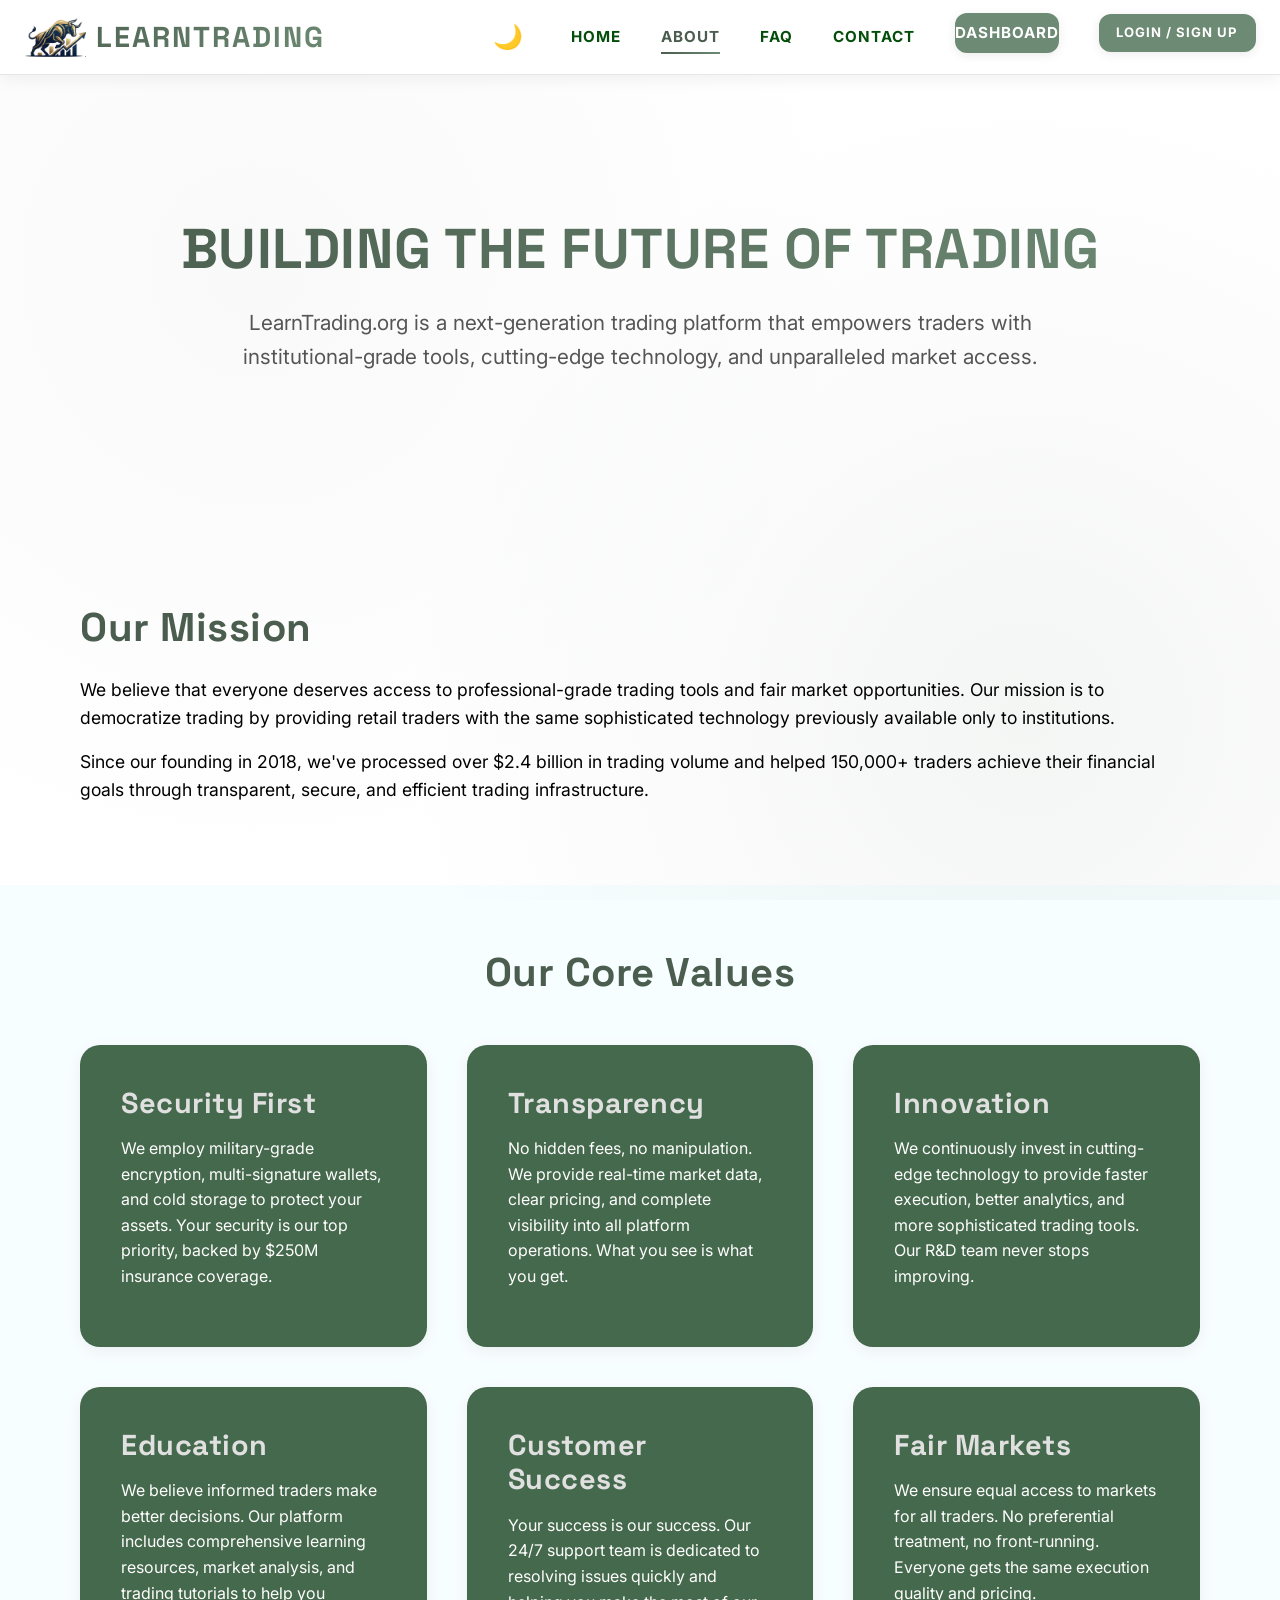
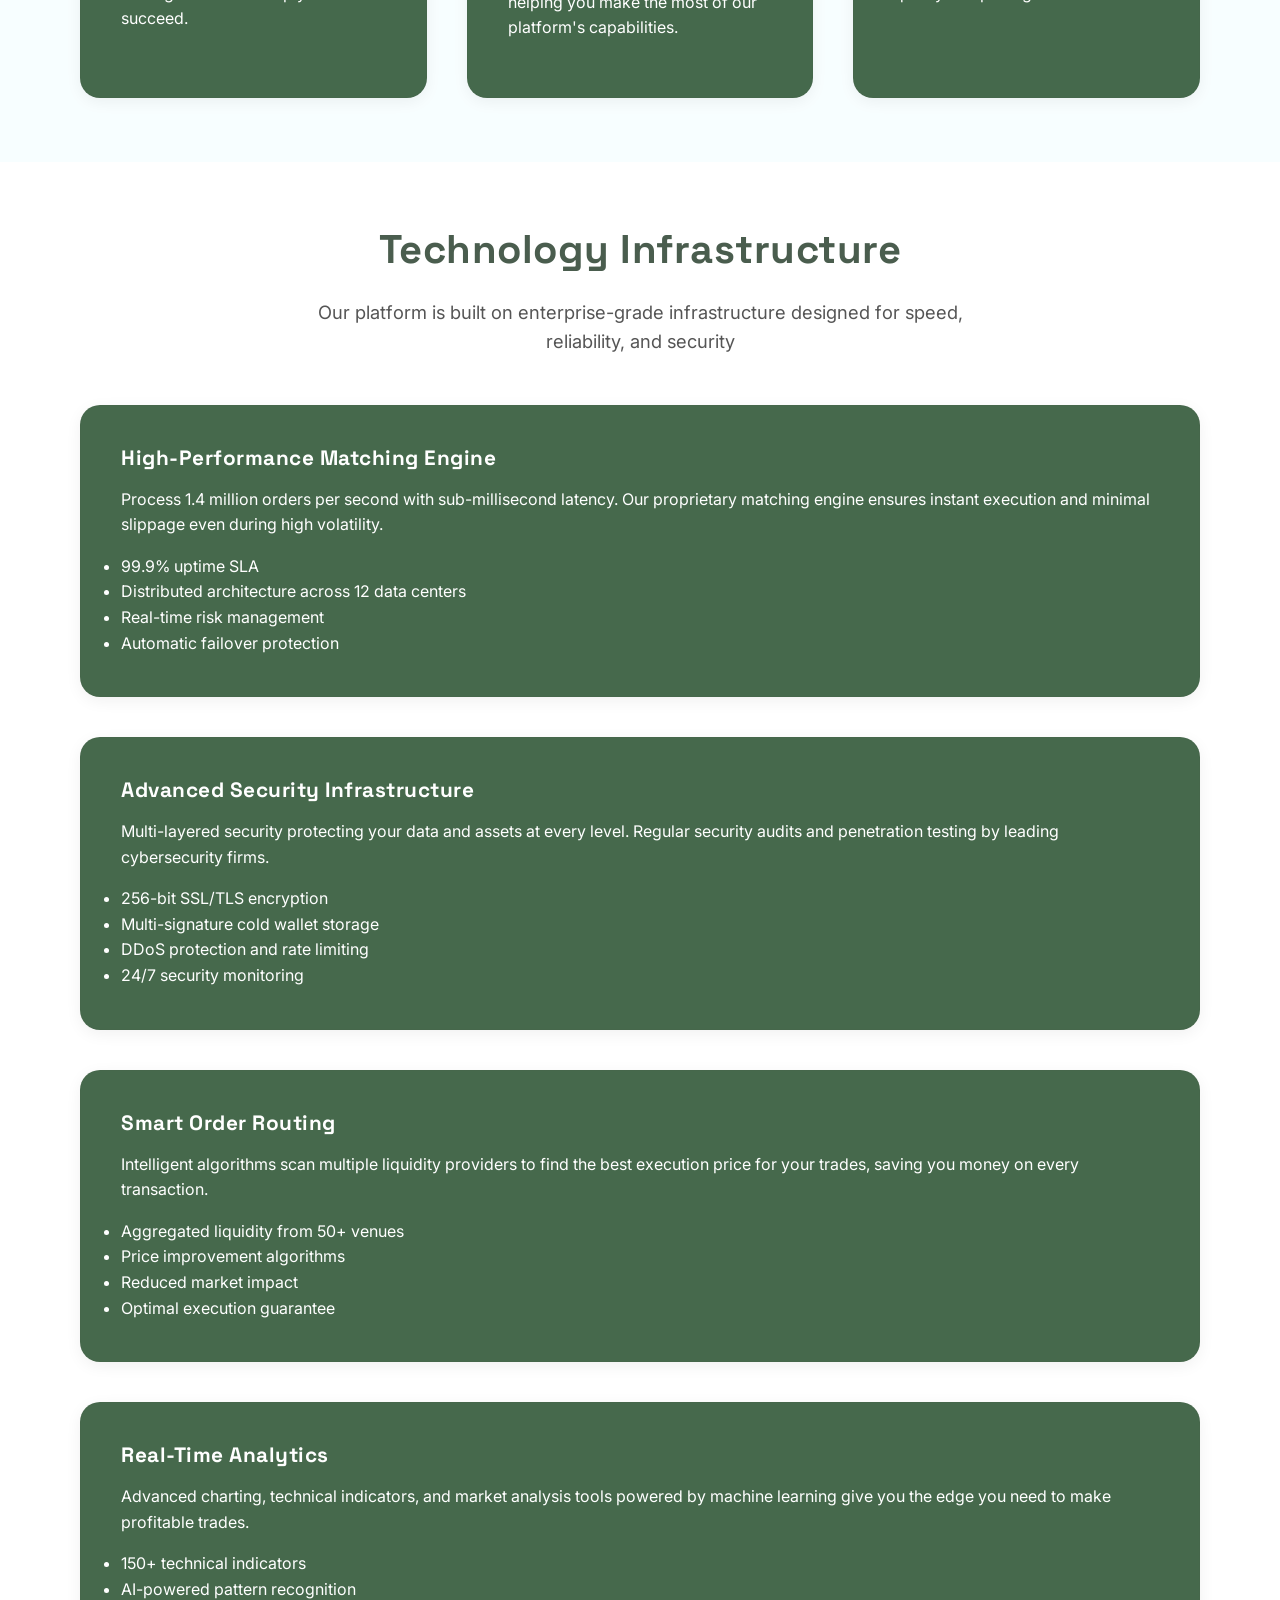
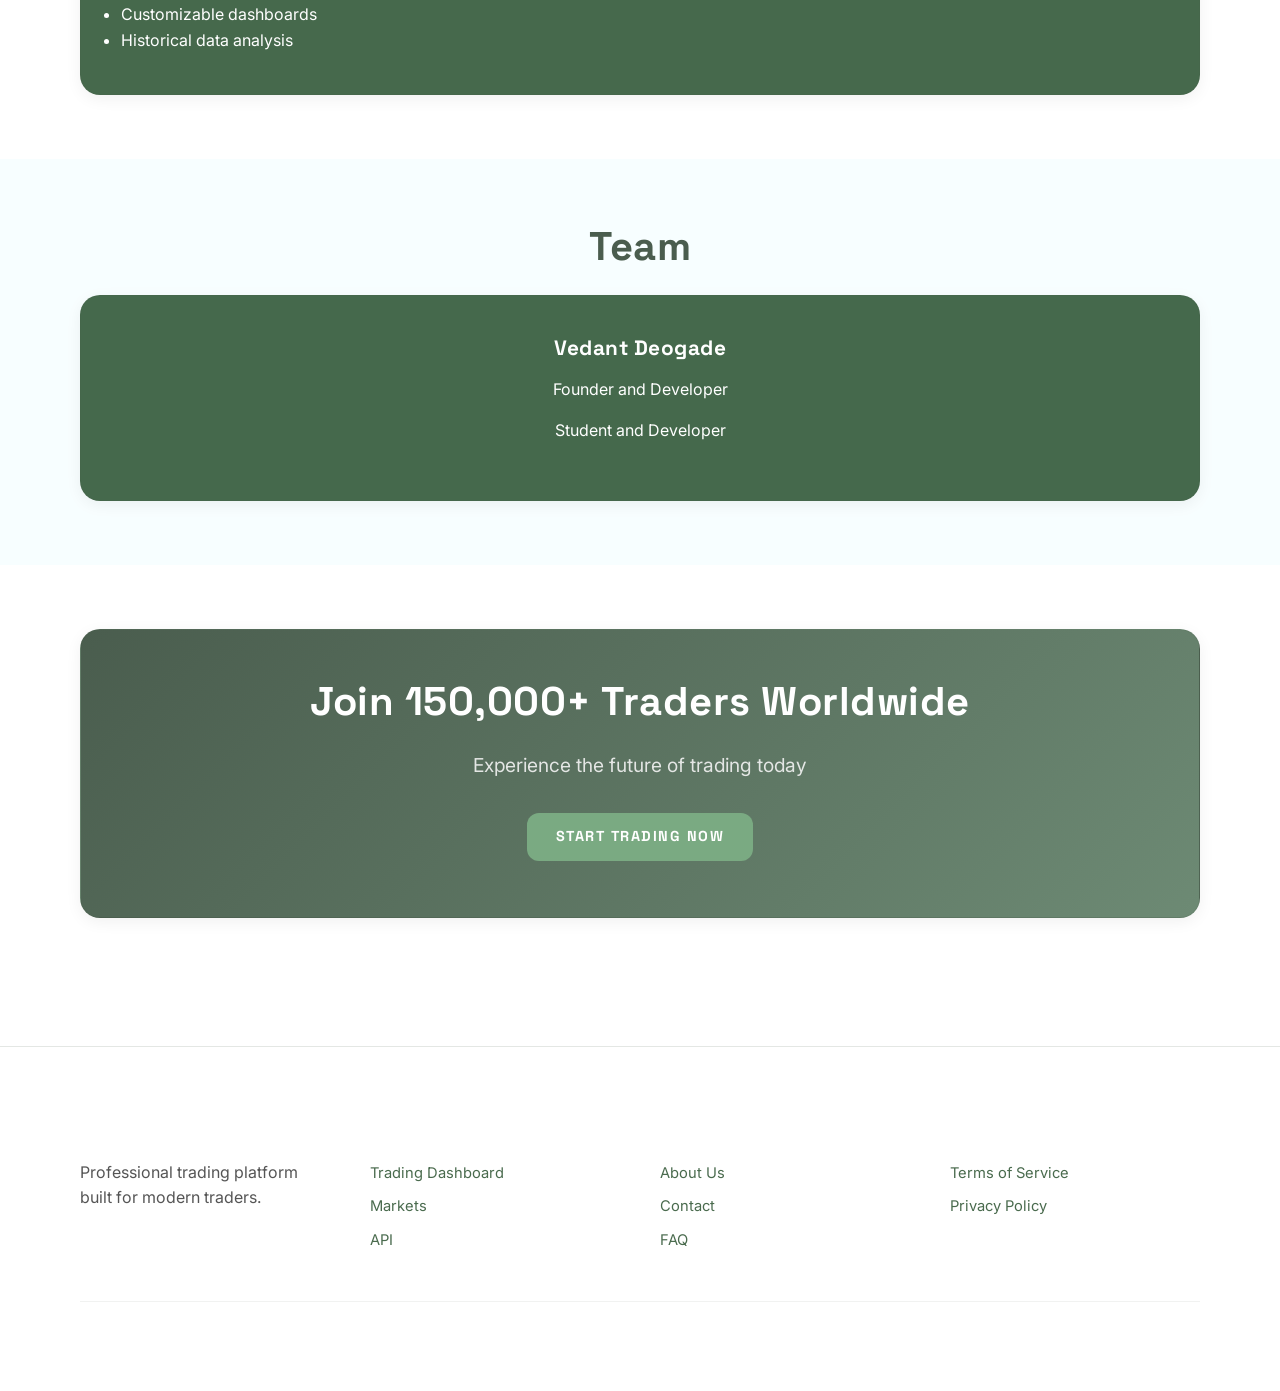
==== commit 578e903a: "updated about sectionn" ====
--- a/about.html
+++ b/about.html
@@ -25,7 +25,7 @@
                 <li><a href="about.html" class="active">About</a></li>
                 <li><a href="faq.html">FAQ</a></li>
                 <li><a href="contact.html">Contact</a></li>
-                <li><a href="dashboard.html" class="btn btn-primary">Dashboard</a></li>
+                <li><a href="dashboard.html" class="btn btn-primary" style="color: #fff;">Dashboard</a></li>
             </ul>
         </div>
     </nav>
@@ -46,30 +46,12 @@
             <div class="grid-2" style="gap: 4rem; align-items: center;">
                 <div>
                     <h2>Our Mission</h2>
-                    <p style="font-size: 1.1rem;">
+                    <p style="font-size: 1.1rem; color: #000000;">
                         We believe that everyone deserves access to professional-grade trading tools and fair market opportunities. Our mission is to democratize trading by providing retail traders with the same sophisticated technology previously available only to institutions.
                     </p>
-                    <p style="font-size: 1.1rem;">
+                    <p style="font-size: 1.1rem;color: #000000;">
                         Since our founding in 2018, we've processed over $2.4 billion in trading volume and helped 150,000+ traders achieve their financial goals through transparent, secure, and efficient trading infrastructure.
                     </p>
-                </div>
-                <div class="card glass-card">
-                    <div class="stat-box">
-                        <span class="stat-number">2018</span>
-                        <span class="stat-label">Founded</span>
-                    </div>
-                    <div class="stat-box">
-                        <span class="stat-number">150K+</span>
-                        <span class="stat-label">Active Users</span>
-                    </div>
-                    <div class="stat-box">
-                        <span class="stat-number">$2.4B+</span>
-                        <span class="stat-label">Trading Volume</span>
-                    </div>
-                    <div class="stat-box">
-                        <span class="stat-number">180+</span>
-                        <span class="stat-label">Countries</span>
-                    </div>
                 </div>
             </div>
         </div>
@@ -120,7 +102,7 @@
                 <div class="card">
                     <h4>High-Performance Matching Engine</h4>
                     <p>Process 1.4 million orders per second with sub-millisecond latency. Our proprietary matching engine ensures instant execution and minimal slippage even during high volatility.</p>
-                    <ul style="color: #555; margin-top: 1rem;">
+                    <ul style="color: #ffffff; margin-top: 1rem;">
                         <li>99.9% uptime SLA</li>
                         <li>Distributed architecture across 12 data centers</li>
                         <li>Real-time risk management</li>
@@ -131,7 +113,7 @@
                 <div class="card">
                     <h4>Advanced Security Infrastructure</h4>
                     <p>Multi-layered security protecting your data and assets at every level. Regular security audits and penetration testing by leading cybersecurity firms.</p>
-                    <ul style="color: #555; margin-top: 1rem;">
+                    <ul style="color: #ffffff; margin-top: 1rem;">
                         <li>256-bit SSL/TLS encryption</li>
                         <li>Multi-signature cold wallet storage</li>
                         <li>DDoS protection and rate limiting</li>
@@ -142,7 +124,7 @@
                 <div class="card">
                     <h4>Smart Order Routing</h4>
                     <p>Intelligent algorithms scan multiple liquidity providers to find the best execution price for your trades, saving you money on every transaction.</p>
-                    <ul style="color: #555; margin-top: 1rem;">
+                    <ul style="color: #ffffff; margin-top: 1rem;">
                         <li>Aggregated liquidity from 50+ venues</li>
                         <li>Price improvement algorithms</li>
                         <li>Reduced market impact</li>
@@ -153,7 +135,7 @@
                 <div class="card">
                     <h4>Real-Time Analytics</h4>
                     <p>Advanced charting, technical indicators, and market analysis tools powered by machine learning give you the edge you need to make profitable trades.</p>
-                    <ul style="color: #555; margin-top: 1rem;">
+                    <ul style="color: #ffffff; margin-top: 1rem;">
                         <li>150+ technical indicators</li>
                         <li>AI-powered pattern recognition</li>
                         <li>Customizable dashboards</li>
@@ -167,61 +149,13 @@
     <!-- Team Section -->
     <section class="section" style="background: rgba(0, 217, 255, 0.03);">
         <div class="container">
-            <h2 class="text-center">Leadership Team</h2>
-            <p class="text-center" style="font-size: 1.15rem; max-width: 700px; margin: 0 auto 3rem; color: #555;">
-                Industry veterans with decades of combined experience in fintech, trading, and blockchain
-            </p>
+            <h2 class="text-center">Team</h2>
             
-            <div class="grid-3">
+            <div>
                 <div class="card text-center">
-                    <div style="width: 120px; height: 120px; background: var(--gradient-primary); border-radius: 50%; margin: 0 auto 1.5rem;"></div>
-                    <h4>Michael Chen</h4>
-                    <p style="color: var(--neon-blue); margin-bottom: 1rem;">CEO & Co-Founder</p>
-                    <p>Former Goldman Sachs quantitative trader with 15 years of experience in algorithmic trading and market microstructure.</p>
-                </div>
-                
-                <div class="card text-center">
-                    <div style="width: 120px; height: 120px; background: var(--gradient-primary); border-radius: 50%; margin: 0 auto 1.5rem;"></div>
-                    <h4>Sarah Rodriguez</h4>
-                    <p style="color: var(--neon-blue); margin-bottom: 1rem;">CTO & Co-Founder</p>
-                    <p>Previously led engineering at Coinbase. Expert in distributed systems and high-frequency trading infrastructure.</p>
-                </div>
-                
-                <div class="card text-center">
-                    <div style="width: 120px; height: 120px; background: var(--gradient-primary); border-radius: 50%; margin: 0 auto 1.5rem;"></div>
-                    <h4>David Park</h4>
-                    <p style="color: var(--neon-blue); margin-bottom: 1rem;">Chief Security Officer</p>
-                    <p>20+ years in cybersecurity, formerly Director of Security at JP Morgan Chase. Certified ethical hacker and security architect.</p>
-                </div>
-            </div>
-        </div>
-    </section>
-
-    <!-- Regulatory Section -->
-    <section class="section">
-        <div class="container">
-            <div class="card" style="background: var(--gradient-card); text-align: center; padding: 3rem;">
-                <h2>Regulatory Compliance</h2>
-                <p style="font-size: 1.15rem; max-width: 800px; margin: 1rem auto 2rem;">
-                    LearnTrading.org is fully licensed and regulated by major financial authorities. We comply with strict KYC/AML requirements and maintain the highest standards of financial reporting and transparency.
-                </p>
-                <div class="grid-4" style="margin-top: 2rem;">
-                    <div>
-                        <div class="stat-number" style="font-size: 2rem;">SEC</div>
-                        <p style="color: #555;">Registered</p>
-                    </div>
-                    <div>
-                        <div class="stat-number" style="font-size: 2rem;">FINRA</div>
-                        <p style="color: #555;">Member</p>
-                    </div>
-                    <div>
-                        <div class="stat-number" style="font-size: 2rem;">FCA</div>
-                        <p style="color: #555;">Authorized</p>
-                    </div>
-                    <div>
-                        <div class="stat-number" style="font-size: 2rem;">MAS</div>
-                        <p style="color: #555;">Licensed</p>
-                    </div>
+                    <h4>Vedant Deogade</h4>
+                    <p style="color:#fff; margin-bottom: 1rem;">Founder and Developer</p>
+                    <p>Student and Developer </p>
                 </div>
             </div>
         </div>
@@ -231,11 +165,11 @@
     <section class="section">
         <div class="container">
             <div class="card" style="background: var(--gradient-primary); text-align: center; padding: 3rem;">
-                <h2 style="color: #333;">Join 150,000+ Traders Worldwide</h2>
-                <p style="font-size: 1.2rem; color: rgba(30,30,30,0.9); margin-bottom: 2rem;">
+                <h2 style="color: #ffffff;">Join 150,000+ Traders Worldwide</h2>
+                <p style="font-size: 1.2rem; color: rgba(243, 243, 243, 0.9); margin-bottom: 2rem;">
                     Experience the future of trading today
                 </p>
-                <a href="dashboard.html" class="btn" style="background: #fff; color: var(--primary-bg);">Start Trading Now</a>
+                <a href="dashboard.html" class="btn" style="background:#7aaa82; color: var(--primary-bg);">Start Trading Now</a>
             </div>
         </div>
     </section>
--- a/styles.css
+++ b/styles.css
@@ -11,15 +11,15 @@
    =================================== */
 :root {
     /* Backgrounds */
-    --primary-bg:    #faf9f6;
-    --secondary-bg:  #f2f0ea;
-    --card-bg:       #ffffff;
+    --primary-bg:    #ffffff;
+    --secondary-bg:  #ffffff;
+    --card-bg:       #194521cd;
     --glass-bg:      rgba(255, 255, 255, 0.85);
 
-    /* Text */
-    --text-primary:   #333333;
-    --text-secondary: #555555;
-    --text-muted:     #777777;
+    /* Text — dark green tones for readability on white/light backgrounds */
+    --text-primary:   #034e0a;
+    --text-secondary: #fefefe;
+    --text-muted:     #4a6b4e;
 
     /* Accent / Brand */
     --neon-cyan:       #4a5d4e;
@@ -47,7 +47,7 @@
     /* Inputs */
     --input-bg:       rgba(240, 240, 240, 0.6);
     --input-bg-focus: rgba(240, 240, 240, 0.9);
-    --input-text:     #222222;
+    --input-text:     #1a2e1c;
 
     /* Typography */
     --font-display: 'Space Grotesk', sans-serif;
@@ -82,15 +82,15 @@
    =================================== */
 [data-theme="dark"] {
     /* Backgrounds — matte, deep, no pure black */
-    --primary-bg:   #141414;
+    --primary-bg:   #000000;
     --secondary-bg: #1c1c1c;
     --card-bg:      #212121;
     --glass-bg:     rgba(33, 33, 33, 0.90);
 
-    /* Text — soft, not harsh white */
-    --text-primary:   #dcdcdc;
-    --text-secondary: #999999;
-    --text-muted:     #666666;
+    /* Text — crisp white for readability on dark backgrounds */
+    --text-primary:   #ffffff;
+    --text-secondary: #f0f0f0;
+    --text-muted:     #c8c8c8;
 
     /* Accents — muted, earthy, no neon */
     --neon-cyan:       #7aaa82;
@@ -130,7 +130,7 @@
 
 /* Smooth theme transitions */
 *, *::before, *::after {
-    transition: background-color 0.25s ease, border-color 0.25s ease, color 0.25s ease, box-shadow 0.25s ease;
+    transition: background-color 1s ease, border-color 0.25s ease, color 0.25s ease, box-shadow 0.25s ease;
 }
 
 /* ===================================
@@ -150,7 +150,7 @@
 body {
     font-family: var(--font-body);
     background: var(--primary-bg);
-    color: var(--text-primary);
+    color: var(--text-primary); /* Fixed: was hardcoded #fcfcfc — now uses theme variable */
     line-height: 1.6;
     overflow-x: hidden;
     position: relative;
@@ -165,8 +165,8 @@
     width: 100%;
     height: 100%;
     background:
-        radial-gradient(circle at 20% 30%, rgba(74, 93, 78, 0.04) 0%, transparent 50%),
-        radial-gradient(circle at 80% 80%, rgba(109, 138, 116, 0.06) 0%, transparent 50%);
+        radial-gradient(circle at 20% 30%, rgba(76, 106, 83, 0.04) 0%, transparent 50%),
+        radial-gradient(circle at 80% 80%, rgba(63, 95, 71, 0.06) 0%, transparent 50%);
     background-color: var(--primary-bg);
     z-index: -1;
     animation: bgBreathe 18s ease-in-out infinite alternate;
@@ -205,19 +205,19 @@
 
 h3 {
     font-size: clamp(1.2rem, 2.5vw, 1.8rem);
-    color: var(--text-primary);
+    color:#e0e0e0;
     margin-bottom: var(--spacing-sm);
 }
 
 h4 {
     font-size: clamp(1rem, 2vw, 1.3rem);
-    color: var(--neon-cyan);
+    color:#ffffff;
     margin-bottom: var(--spacing-sm);
 }
 
 p {
     margin-bottom: var(--spacing-sm);
-    color: var(--text-secondary);
+    color:#ffffff;
     font-size: 1rem;
 }
 
@@ -289,11 +289,12 @@
     align-items: center;
 }
 
+/* Nav links: dark green in light mode, white in dark mode */
 .nav-links a {
     font-family: var(--font-body);
-    font-weight: 500;
-    font-size: 0.82rem;
-    color: var(--text-secondary);
+    font-weight: 700;
+    font-size: 0.95rem;
+    color: var(--text-primary);
     text-transform: uppercase;
     letter-spacing: 1px;
     position: relative;
@@ -372,7 +373,7 @@
    =================================== */
 .btn {
     font-family: var(--font-display);
-    font-weight: 600;
+    font-weight: 700;
     font-size: 0.9rem;
     padding: 0.8rem 1.8rem;
     border: none;
@@ -389,7 +390,8 @@
 }
 
 .btn-primary {
-    background: var(--gradient-primary);
+    background: var(--neon-blue);
+    font-weight: 200;
     color: #ffffff;
     box-shadow: var(--shadow-accent);
 }
@@ -401,13 +403,15 @@
 }
 
 .btn-secondary {
-    background: transparent;
-    border: 2px solid var(--neon-cyan);
+    background: #fff;
+    border: 6px solid var(--neon-cyan);
     color: var(--neon-cyan);
+    transition: all 0.3s ease;
 }
 
 .btn-secondary:hover {
-    background: var(--neon-cyan);
+    background: rgb(254, 64, 64);
+    border-color: var(--neon-cyan);
     color: var(--primary-bg);
     box-shadow: var(--shadow-accent);
 }
@@ -415,7 +419,7 @@
 .btn-success {
     background: var(--gradient-success);
     color: #ffffff;
-    font-weight: 700;
+    font-weight: 800;
 }
 
 .btn-success:hover {
@@ -502,7 +506,7 @@
 /* Grids */
 .grid-2 {
     display: grid;
-    grid-template-columns: repeat(2, 1fr);
+    grid-template-columns: repeat(1, 1fr);
     gap: var(--spacing-lg);
 }
 
@@ -525,21 +529,23 @@
     text-align: center;
     padding: var(--spacing-md);
 }
-
+ #ste{
+    color: black;
+ }
 .stat-number {
     font-family: var(--font-display);
     font-size: clamp(2rem, 4vw, 3rem);
     font-weight: 900;
+    color: #ffffff;
     background: var(--gradient-primary);
     -webkit-background-clip: text;
-    -webkit-text-fill-color: transparent;
     background-clip: text;
     display: block;
     margin-bottom: var(--spacing-xs);
 }
 
 .stat-label {
-    font-size: 0.85rem;
+    font-size: 1.75rem;
     color: var(--text-muted);
     text-transform: uppercase;
     letter-spacing: 2px;
@@ -612,6 +618,7 @@
     font-size: clamp(1.8rem, 4vw, 3rem);
     font-weight: 900;
     margin: var(--spacing-sm) 0;
+    color: #ffffff;
 }
 
 .profit-positive { color: var(--electric-green); }
@@ -636,6 +643,12 @@
     border-radius: var(--border-radius);
     padding: var(--spacing-md);
     position: relative;
+}
+
+/* Chart text color fix for both themes */
+.chart-container,
+.chart-container * {
+    color: var(--text-primary);
 }
 
 /* ===================================
@@ -698,9 +711,9 @@
 }
 
 .badge-success {
-    background: rgba(58, 90, 64, 0.18);
-    color: var(--electric-green);
-    border: 1px solid var(--electric-green);
+    background: rgba(255, 255, 255, 0.18);
+    color: var(--primary-bg);
+    border: 1px solid var(--secondary-bg);
 }
 
 .badge-warning {
@@ -744,6 +757,7 @@
 
 .footer-links li { margin-bottom: var(--spacing-xs); }
 
+/* Footer link color: readable in both themes */
 .footer-links a {
     color: var(--text-muted);
     font-size: 0.92rem;
@@ -751,6 +765,7 @@
 
 .footer-links a:hover { color: var(--neon-cyan); }
 
+/* Footer bottom text: uses theme variable */
 .footer-bottom {
     text-align: center;
     padding-top: var(--spacing-md);
@@ -984,7 +999,7 @@
     content: '✓';
     position: absolute;
     left: 0;
-    color: var(--electric-green);
+    color:white;
     font-weight: 700;
 }
 
@@ -1518,4 +1533,4 @@
         border-radius: 20px 20px 0 0;
         max-height: 95vh;
     }
-}
+}
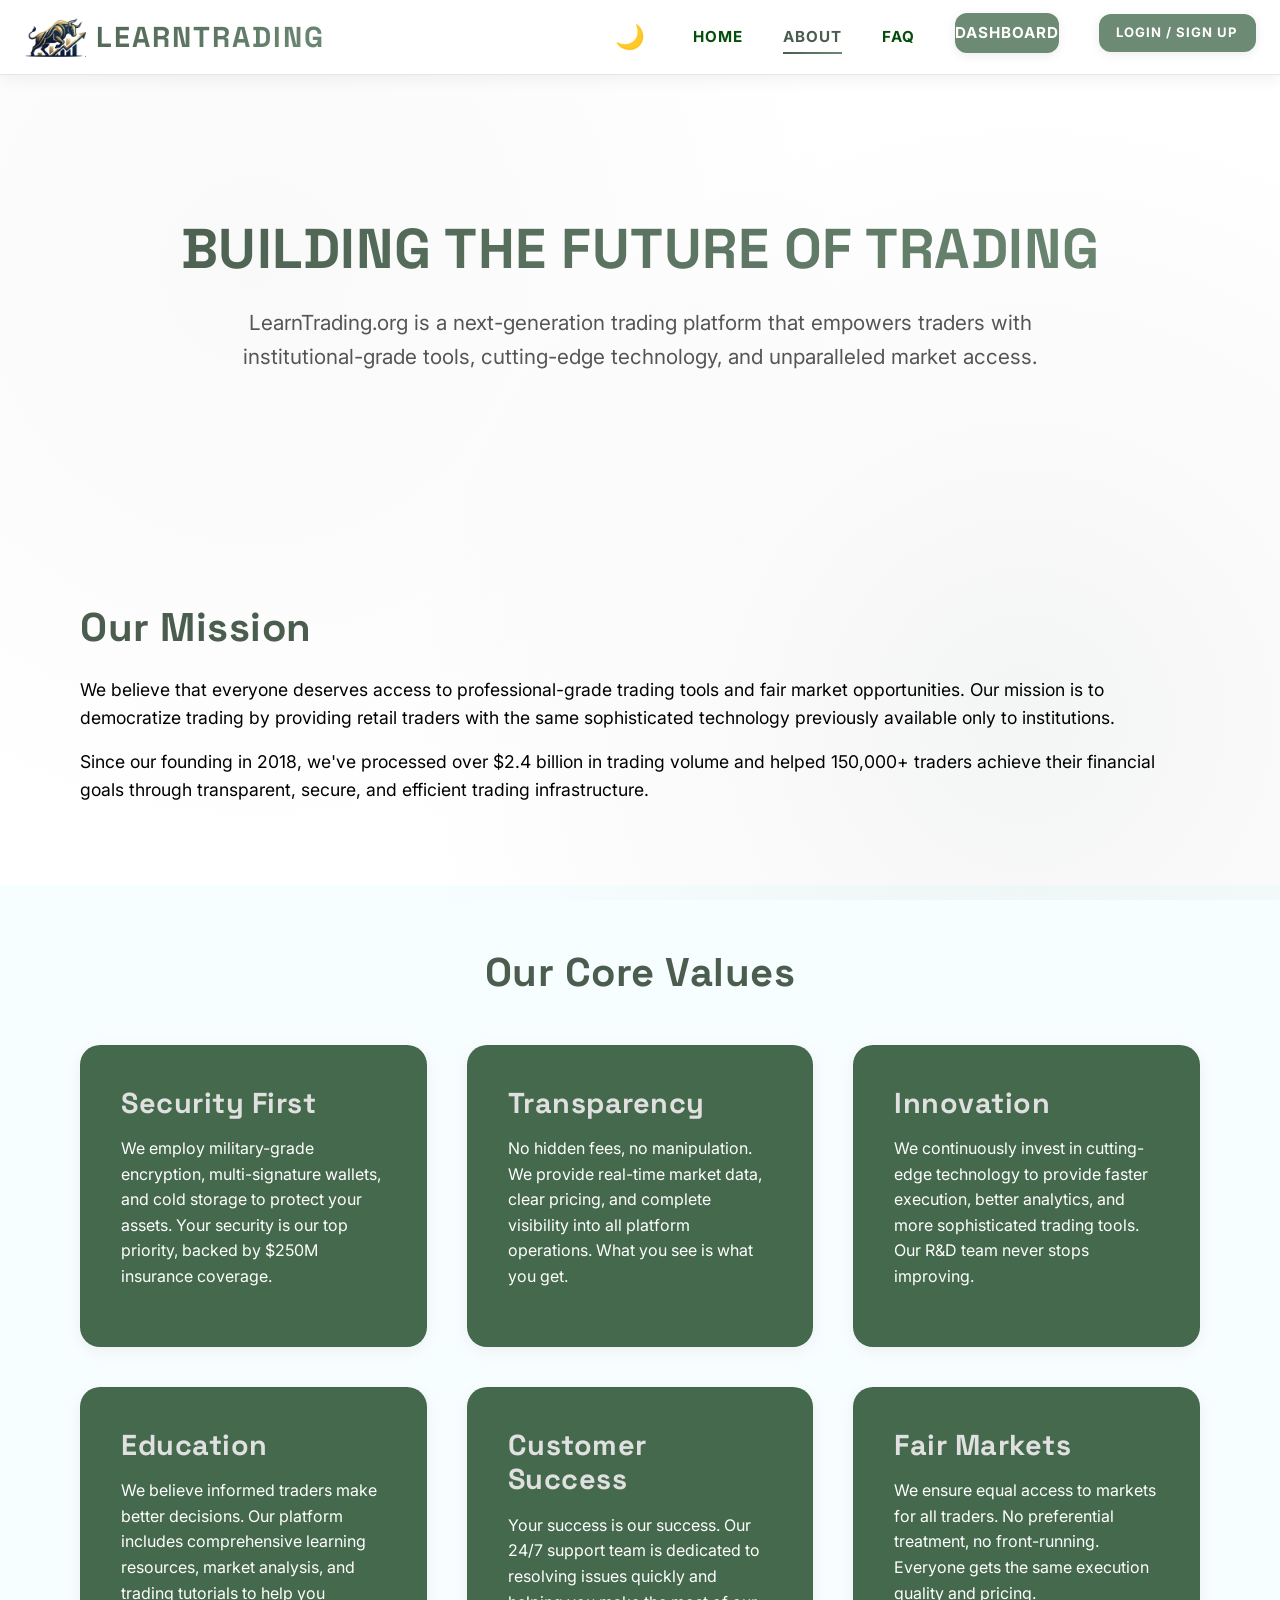
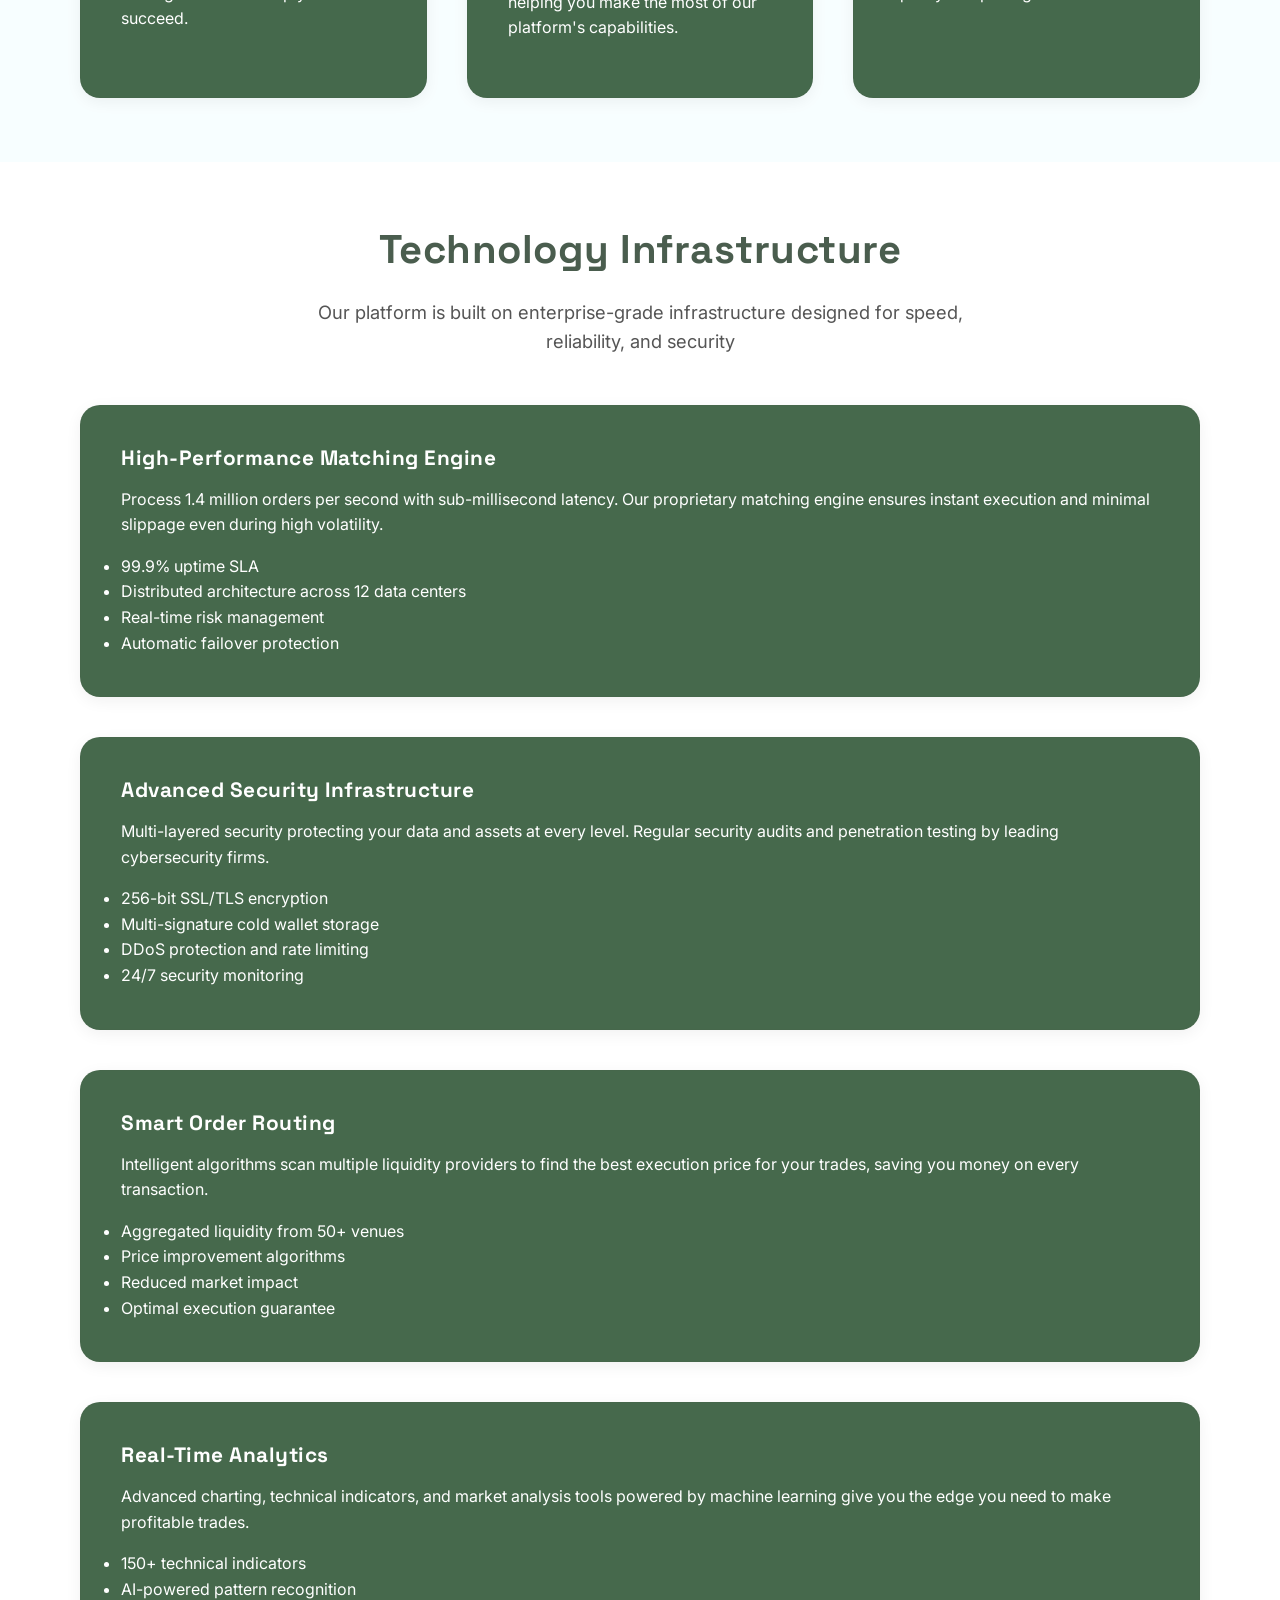
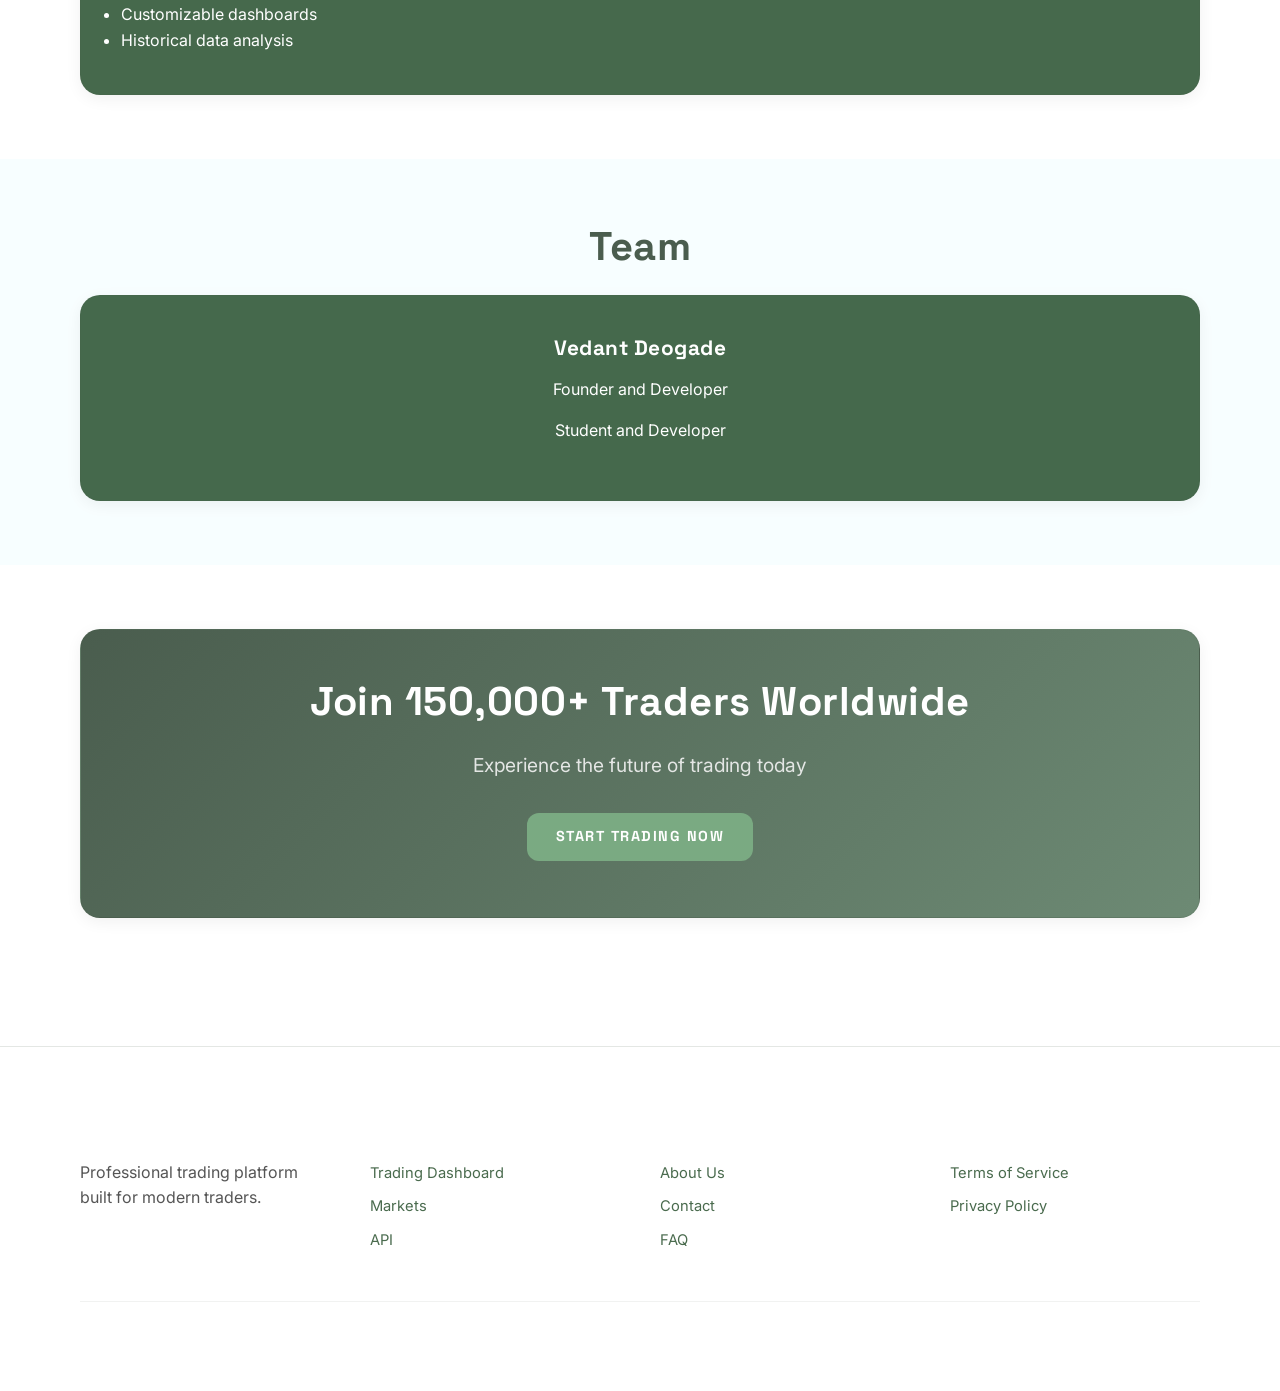
==== commit 60bd122f: "update" ====
--- a/about.html
+++ b/about.html
@@ -24,7 +24,6 @@
                 <li><a href="index.html">Home</a></li>
                 <li><a href="about.html" class="active">About</a></li>
                 <li><a href="faq.html">FAQ</a></li>
-                <li><a href="contact.html">Contact</a></li>
                 <li><a href="dashboard.html" class="btn btn-primary" style="color: #fff;">Dashboard</a></li>
             </ul>
         </div>
--- a/styles.css
+++ b/styles.css
@@ -88,9 +88,9 @@
     --glass-bg:     rgba(33, 33, 33, 0.90);
 
     /* Text — crisp white for readability on dark backgrounds */
-    --text-primary:   #ffffff;
-    --text-secondary: #f0f0f0;
-    --text-muted:     #c8c8c8;
+    --text-primary:   white;
+    --text-secondary: white;
+    --text-muted:     white;
 
     /* Accents — muted, earthy, no neon */
     --neon-cyan:       #7aaa82;
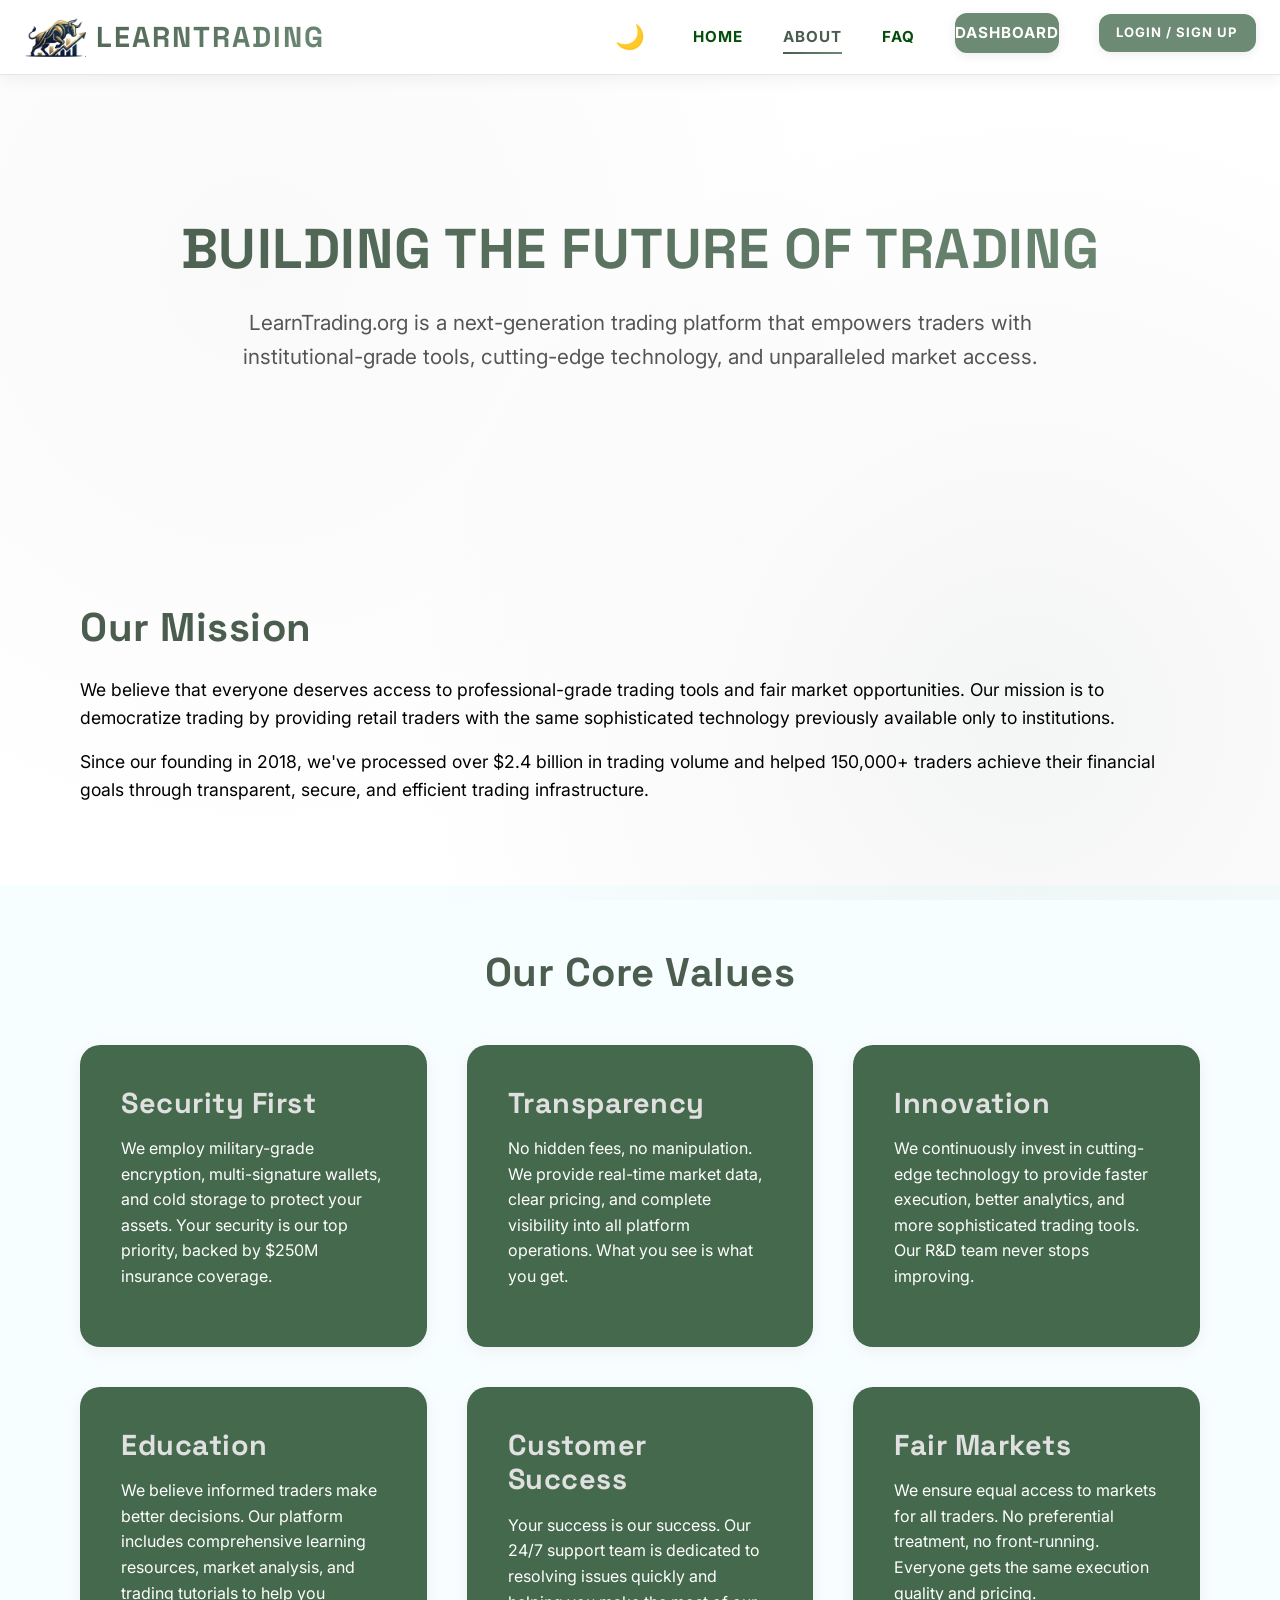
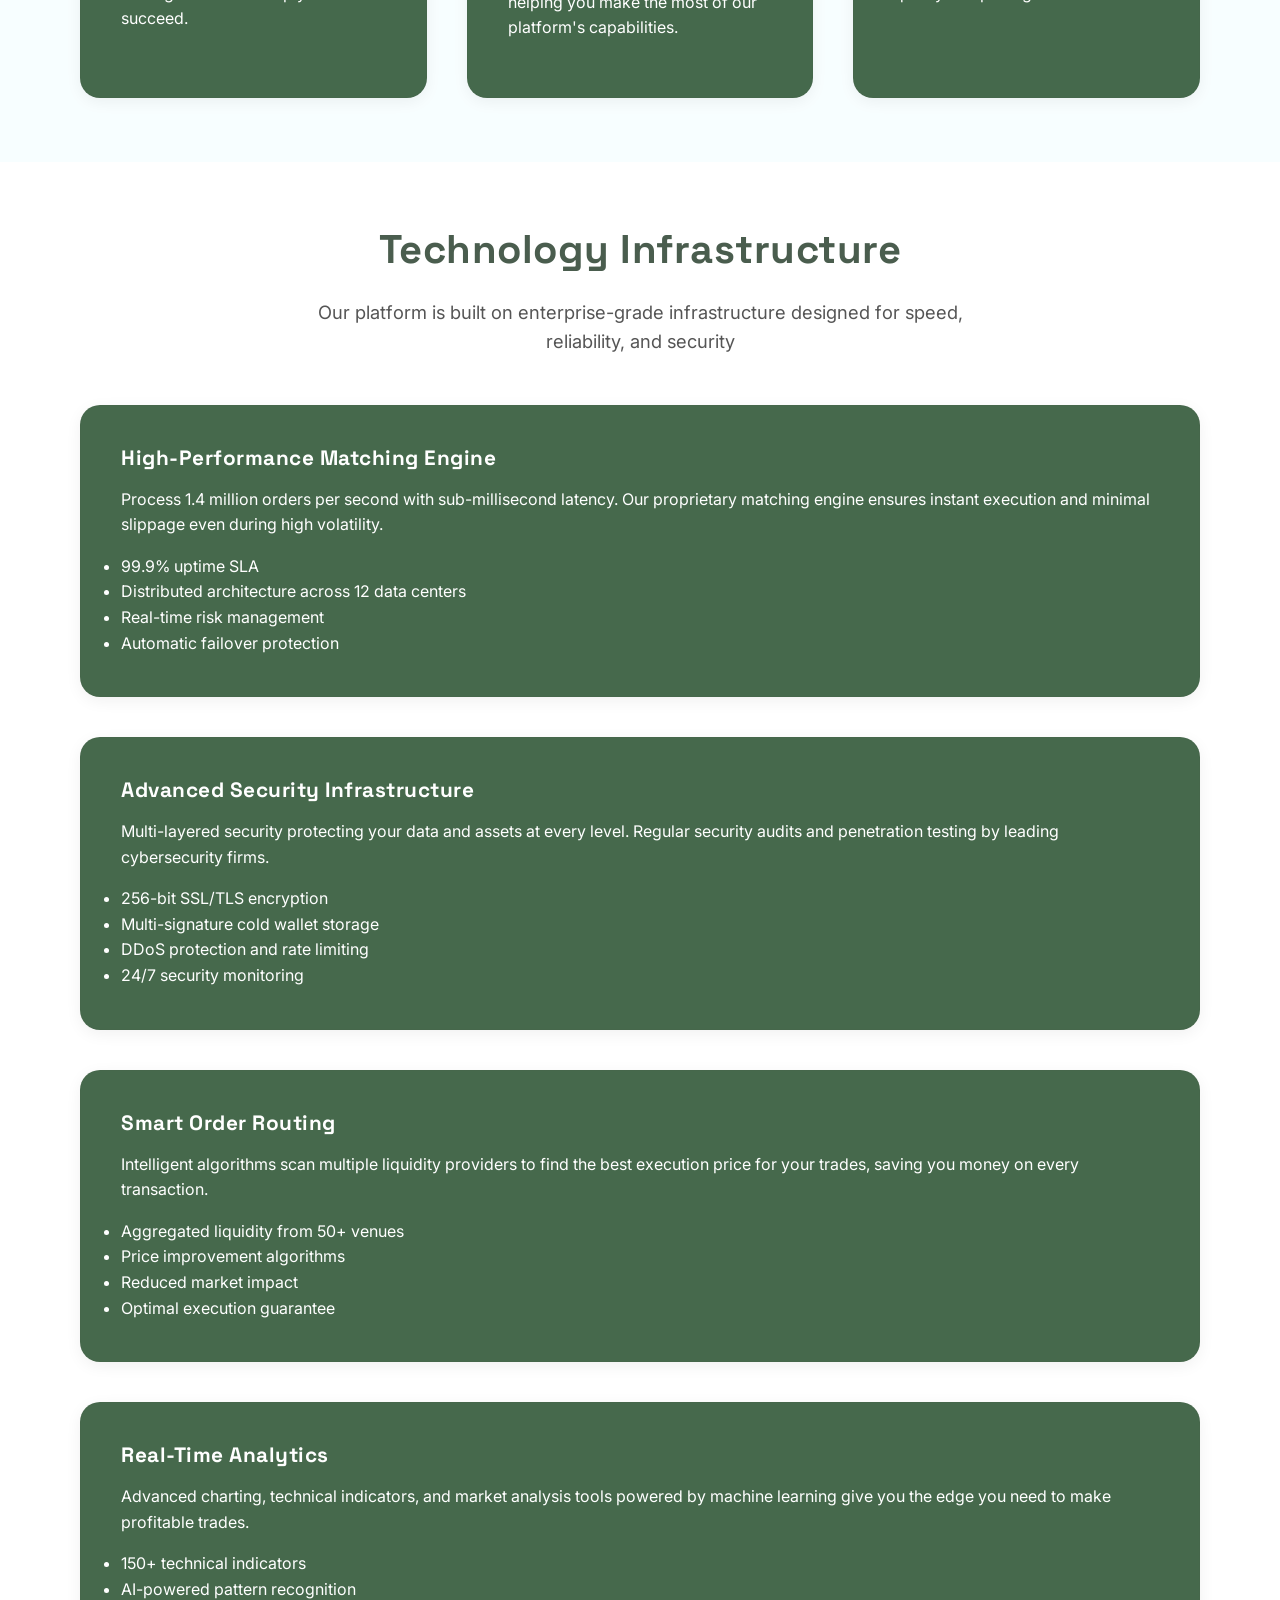
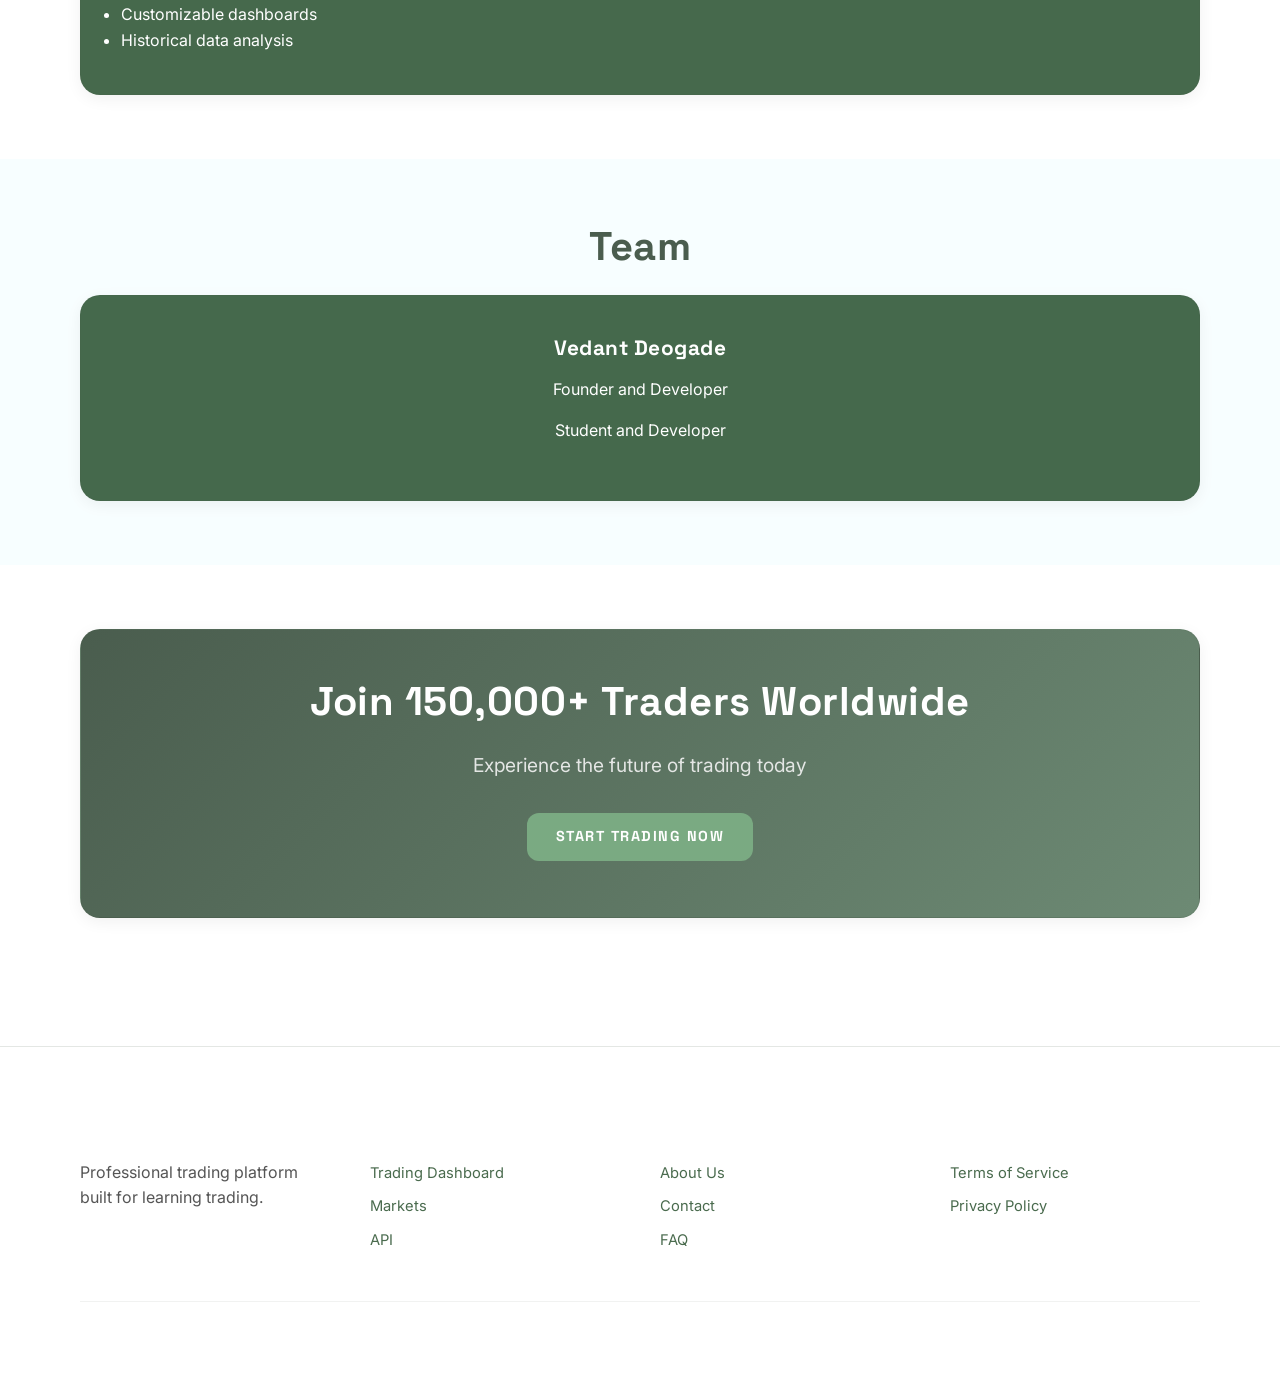
==== commit 4fad0305: "update" ====
--- a/about.html
+++ b/about.html
@@ -179,7 +179,7 @@
             <div class="footer-grid">
                 <div class="footer-section">
                     <h4>LearnTrading</h4>
-                    <p style="color: #555;">Professional trading platform built for modern traders.</p>
+                    <p style="color: #555;">Professional trading platform built for learning trading.</p>
                 </div>
                 <div class="footer-section">
                     <h4>Platform</h4>
--- a/styles.css
+++ b/styles.css
@@ -1,7 +1,7 @@
-/* ===================================
+/*
    LEARNTRADING.ORG - PREMIUM TRADING PLATFORM
    Main Stylesheet — Clean Rewrite
-   =================================== */
+ */
 
 /* Import Fonts */
 @import url('https://fonts.googleapis.com/css2?family=Space+Grotesk:wght@400;500;600;700&family=Inter:wght@300;400;500;600&display=swap');
@@ -76,23 +76,22 @@
     --transition-normal: 0.3s ease;
     --transition-slow:   0.5s ease;
 }
-
 /* ===================================
    DARK MODE — CSS VARIABLES
    =================================== */
 [data-theme="dark"] {
-    /* Backgrounds — matte, deep, no pure black */
+    /* Backgrounds */
     --primary-bg:   #000000;
     --secondary-bg: #1c1c1c;
     --card-bg:      #212121;
     --glass-bg:     rgba(33, 33, 33, 0.90);
 
-    /* Text — crisp white for readability on dark backgrounds */
-    --text-primary:   white;
-    --text-secondary: white;
-    --text-muted:     white;
-
-    /* Accents — muted, earthy, no neon */
+    /* Text — pure white everywhere */
+    --text-primary:   #ffffff;
+    --text-secondary: #ffffff;
+    --text-muted:     #ffffff;
+
+    /* Accents */
     --neon-cyan:       #7aaa82;
     --neon-blue:       #9cbfa6;
     --neon-purple:     #d4bc8c;
@@ -100,7 +99,7 @@
     --warning-orange:  #c9956a;
     --danger-red:      #c26364;
 
-    /* Gradients — darker, subdued */
+    /* Gradients */
     --gradient-primary: linear-gradient(135deg, #2e3d30 0%, #3e5642 100%);
     --gradient-success: linear-gradient(135deg, #274030 0%, #3b5c3f 100%);
     --gradient-danger:  linear-gradient(135deg, #7a2e30 0%, #9e4e3c 100%);
@@ -118,9 +117,9 @@
     /* Inputs */
     --input-bg:       rgba(255, 255, 255, 0.06);
     --input-bg-focus: rgba(255, 255, 255, 0.11);
-    --input-text:     #e0e0e0;
-
-    /* Shadows — slightly larger blur for depth */
+    --input-text:     #ffffff;
+
+    /* Shadows */
     --shadow-sm:        0 2px 8px rgba(0,0,0,0.25);
     --shadow-md:        0 4px 16px rgba(0,0,0,0.30);
     --shadow-lg:        0 8px 32px rgba(0,0,0,0.40);
@@ -128,9 +127,39 @@
     --shadow-accent-lg: 0 4px 20px rgba(0,0,0,0.30);
 }
 
+/* ===================================
+   FORCE ALL TEXT TO WHITE IN DARK MODE
+   =================================== */
+[data-theme="dark"] body,
+[data-theme="dark"] h1,
+[data-theme="dark"] h2,
+[data-theme="dark"] h3,
+[data-theme="dark"] h4,
+[data-theme="dark"] h5,
+[data-theme="dark"] h6,
+[data-theme="dark"] p,
+[data-theme="dark"] span,
+[data-theme="dark"] a,
+[data-theme="dark"] li,
+[data-theme="dark"] label,
+[data-theme="dark"] div {
+    color: #ffffff !important;
+}
+
+/* Input + placeholder fix */
+[data-theme="dark"] input,
+[data-theme="dark"] textarea {
+    color: #ffffff !important;
+}
+
+[data-theme="dark"] input::placeholder,
+[data-theme="dark"] textarea::placeholder {
+    color: rgba(255,255,255,0.6);
+}
+
 /* Smooth theme transitions */
 *, *::before, *::after {
-    transition: background-color 1s ease, border-color 0.25s ease, color 0.25s ease, box-shadow 0.25s ease;
+    transition: background-color 0.4s ease, border-color 0.25s ease, color 0.25s ease, box-shadow 0.25s ease;
 }
 
 /* ===================================
@@ -180,6 +209,10 @@
 /* ===================================
    TYPOGRAPHY
    =================================== */
+dark1{
+    color: white;
+
+   }
 h1, h2, h3, h4, h5, h6 {
     font-family: var(--font-display);
     font-weight: 700;
@@ -1082,7 +1115,7 @@
     position: fixed;
     inset: 0;
     background: rgba(0, 0, 0, 0.55);
-    backdrop-filter: blur(8px);
+    backdrop-filter: blur(10px);
     -webkit-backdrop-filter: blur(8px);
     z-index: 10001;
     display: flex;
@@ -1100,7 +1133,8 @@
 }
 
 .auth-modal {
-    background: var(--card-bg);
+    background: rgba(57, 53, 53, 0.229);
+    backdrop-filter: blur(10px);  
     border-radius: 24px;
     width: 100%;
     max-width: 440px;
@@ -1126,7 +1160,7 @@
     border-radius: 50%;
     border: 1px solid var(--border-color);
     background: var(--input-bg);
-    color: var(--text-secondary);
+    color: var(white);
     font-size: 1.2rem;
     cursor: pointer;
     display: flex;
@@ -1156,7 +1190,7 @@
     font-size: 0.9rem;
     text-transform: uppercase;
     letter-spacing: 1.5px;
-    color: var(--text-muted);
+    color: white;
     background: none;
     border: none;
     cursor: pointer;
@@ -1176,9 +1210,9 @@
     transition: background 0.25s ease;
 }
 
-.auth-tab.active { color: var(--neon-cyan); }
-.auth-tab.active::after { background: var(--gradient-primary); }
-.auth-tab:hover:not(.active) { color: var(--text-secondary); }
+.auth-tab.active { color:white }
+.auth-tab.active::after { background: white }
+.auth-tab:hover:not(.active) { color: white }
 
 .auth-form { padding: 1.8rem 2rem 2.2rem; }
 
@@ -1192,13 +1226,13 @@
 
 .auth-brand h2 {
     font-size: 1.5rem;
-    color: var(--neon-cyan);
+    color: white
     margin-bottom: 0.3rem;
 }
 
 .auth-brand p {
     font-size: 0.88rem;
-    color: var(--text-muted);
+    color: white;
     margin: 0;
 }
 
@@ -1209,7 +1243,7 @@
     font-family: var(--font-display);
     font-weight: 600;
     font-size: 0.8rem;
-    color: var(--neon-cyan);
+    color: white;
     text-transform: uppercase;
     letter-spacing: 1px;
     margin-bottom: 0.4rem;
@@ -1223,14 +1257,14 @@
     border-radius: 10px;
     font-family: var(--font-body);
     font-size: 0.95rem;
-    color: var(--input-text);
+    color: white;
     transition: border-color 0.25s ease, box-shadow 0.25s ease, background 0.25s ease;
 }
 
 .auth-field input:focus {
     outline: none;
     border-color: var(--neon-cyan);
-    box-shadow: 0 0 0 3px rgba(74, 93, 78, 0.12);
+    box-shadow: 0 0 0 3px rgba(255, 255, 255, 0.12);
     background: var(--input-bg-focus);
 }
 
@@ -1256,12 +1290,12 @@
 }
 
 .auth-remember input[type="checkbox"] {
-    accent-color: var(--neon-cyan);
+    accent-color:white;
     width: 15px;
     height: 15px;
 }
 
-.auth-forgot { color: var(--neon-cyan); font-weight: 500; }
+.auth-forgot { color: white; font-weight: 500; }
 .auth-forgot:hover { text-decoration: underline; }
 
 .auth-submit-btn {
@@ -1305,7 +1339,7 @@
 
 .auth-divider span {
     font-size: 0.78rem;
-    color: var(--text-muted);
+    color:white;
     text-transform: uppercase;
     letter-spacing: 1px;
     white-space: nowrap;
@@ -1340,12 +1374,12 @@
 .auth-footer-text {
     text-align: center;
     font-size: 0.86rem;
-    color: var(--text-muted);
+    color: white;
     margin-top: 1.4rem;
     margin-bottom: 0;
 }
 
-.auth-footer-text a { color: var(--neon-cyan); font-weight: 600; }
+.auth-footer-text a { color: white; font-weight: 600; }
 .auth-footer-text a:hover { text-decoration: underline; }
 
 /* ===================================
@@ -1533,4 +1567,1219 @@
         border-radius: 20px 20px 0 0;
         max-height: 95vh;
     }
+}
+
+/* ═══════════════════════════════════════════════
+   TRADING TERMINAL — PROFESSIONAL DASHBOARD
+   ═══════════════════════════════════════════════ */
+
+/* Terminal Page Overrides */
+.terminal-page {
+    background: #0d0d0f;
+    overflow-x: hidden;
+}
+
+.terminal-page::before {
+    display: none; /* remove breathing background on terminal */
+}
+
+[data-theme="dark"] .terminal-page,
+.terminal-page {
+    background: #0d0d0f;
+}
+
+/* ── ACCOUNT SUMMARY BAR ── */
+.account-bar {
+    background: #131316;
+    border-bottom: 1px solid rgba(255,255,255,0.06);
+    padding: 0;
+    margin-bottom: 0;
+    position: sticky;
+    top: 100px;
+    z-index: 99;
+}
+
+.account-bar-inner {
+    display: flex;
+    align-items: center;
+    justify-content: space-between;
+    padding: 0.55rem 1.2rem;
+    max-width: 100%;
+    gap: 1rem;
+    flex-wrap: wrap;
+}
+
+.account-bar-left {
+    display: flex;
+    align-items: center;
+    gap: 0.75rem;
+    flex-shrink: 0;
+}
+
+.paper-badge {
+    background: linear-gradient(135deg, #f59e0b, #d97706);
+    color: #000;
+    font-family: var(--font-display);
+    font-size: 0.62rem;
+    font-weight: 800;
+    padding: 3px 8px;
+    border-radius: 4px;
+    letter-spacing: 1.5px;
+    text-transform: uppercase;
+    white-space: nowrap;
+}
+
+.account-bar-welcome {
+    font-family: var(--font-display);
+    font-size: 0.82rem;
+    font-weight: 600;
+    color: rgba(255,255,255,0.6);
+    white-space: nowrap;
+}
+
+.account-bar-stats {
+    display: flex;
+    align-items: center;
+    gap: 0;
+    flex: 1;
+    justify-content: center;
+    flex-wrap: wrap;
+}
+
+.account-stat {
+    display: flex;
+    flex-direction: column;
+    align-items: center;
+    padding: 0 1rem;
+    min-width: 90px;
+}
+
+.account-stat-label {
+    font-family: var(--font-display);
+    font-size: 0.62rem;
+    font-weight: 600;
+    color: rgba(255,255,255,0.35);
+    text-transform: uppercase;
+    letter-spacing: 1px;
+    white-space: nowrap;
+}
+
+.account-stat-value {
+    font-family: var(--font-display);
+    font-size: 0.88rem;
+    font-weight: 700;
+    color: #e4e4e7;
+    white-space: nowrap;
+}
+
+.account-stat-divider {
+    width: 1px;
+    height: 28px;
+    background: rgba(255,255,255,0.08);
+    flex-shrink: 0;
+}
+
+.account-bar-right {
+    display: flex;
+    align-items: center;
+    gap: 0.5rem;
+    flex-shrink: 0;
+}
+
+.terminal-btn {
+    font-family: var(--font-display);
+    font-size: 0.72rem;
+    font-weight: 700;
+    padding: 6px 12px;
+    border-radius: 6px;
+    cursor: pointer;
+    display: flex;
+    align-items: center;
+    gap: 5px;
+    text-transform: uppercase;
+    letter-spacing: 0.5px;
+    transition: all 0.2s ease;
+    white-space: nowrap;
+}
+
+.terminal-btn-outline {
+    background: transparent;
+    border: 1px solid rgba(255,255,255,0.12);
+    color: rgba(255,255,255,0.6);
+}
+
+.terminal-btn-outline:hover {
+    border-color: rgba(255,255,255,0.3);
+    color: #fff;
+    background: rgba(255,255,255,0.05);
+}
+
+/* ── TERMINAL LAYOUT (3-column grid) ── */
+.terminal-layout {
+    display: grid;
+    grid-template-columns: 260px 1fr 300px;
+    grid-template-rows: 1fr;
+    height: calc(100vh - 160px);
+    min-height: 500px;
+    position: relative;
+}
+
+/* ── WATCHLIST SIDEBAR ── */
+.watchlist-sidebar {
+    background: #131316;
+    border-right: 1px solid rgba(255,255,255,0.06);
+    display: flex;
+    flex-direction: column;
+    overflow: hidden;
+    transition: width 0.3s ease, opacity 0.3s ease;
+}
+
+.watchlist-sidebar.collapsed {
+    width: 0;
+    min-width: 0;
+    opacity: 0;
+    overflow: hidden;
+    border: none;
+    padding: 0;
+}
+
+.watchlist-header {
+    display: flex;
+    align-items: center;
+    justify-content: space-between;
+    padding: 0.75rem 1rem;
+    border-bottom: 1px solid rgba(255,255,255,0.06);
+    flex-shrink: 0;
+}
+
+.watchlist-title {
+    font-family: var(--font-display);
+    font-size: 0.78rem;
+    font-weight: 700;
+    color: rgba(255,255,255,0.7);
+    text-transform: uppercase;
+    letter-spacing: 1.5px;
+    display: flex;
+    align-items: center;
+    gap: 8px;
+    margin: 0;
+}
+
+.watchlist-title svg {
+    opacity: 0.5;
+}
+
+.watchlist-collapse-btn {
+    background: none;
+    border: none;
+    color: rgba(255,255,255,0.3);
+    cursor: pointer;
+    padding: 4px;
+    border-radius: 4px;
+    display: flex;
+    align-items: center;
+    transition: all 0.2s ease;
+}
+
+.watchlist-collapse-btn:hover {
+    color: rgba(255,255,255,0.7);
+    background: rgba(255,255,255,0.05);
+}
+
+.watchlist-search {
+    display: flex;
+    align-items: center;
+    gap: 8px;
+    padding: 0.5rem 1rem;
+    border-bottom: 1px solid rgba(255,255,255,0.06);
+    flex-shrink: 0;
+}
+
+.watchlist-search svg {
+    color: rgba(255,255,255,0.25);
+    flex-shrink: 0;
+}
+
+.watchlist-search-input {
+    background: none;
+    border: none;
+    outline: none;
+    color: #e4e4e7;
+    font-family: var(--font-body);
+    font-size: 0.82rem;
+    width: 100%;
+}
+
+.watchlist-search-input::placeholder {
+    color: rgba(255,255,255,0.2);
+}
+
+.watchlist-list {
+    flex: 1;
+    overflow-y: auto;
+    overflow-x: hidden;
+}
+
+.watchlist-item {
+    display: flex;
+    align-items: center;
+    justify-content: space-between;
+    padding: 0.6rem 1rem;
+    cursor: pointer;
+    transition: background 0.15s ease;
+    border-left: 3px solid transparent;
+}
+
+.watchlist-item:hover {
+    background: rgba(255,255,255,0.03);
+}
+
+.watchlist-item.active {
+    background: rgba(59, 130, 246, 0.08);
+    border-left-color: #3b82f6;
+}
+
+.watchlist-item-info {
+    display: flex;
+    flex-direction: column;
+    gap: 1px;
+    min-width: 0;
+}
+
+.watchlist-symbol {
+    font-family: var(--font-display);
+    font-size: 0.8rem;
+    font-weight: 700;
+    color: #e4e4e7;
+    letter-spacing: 0.5px;
+}
+
+.watchlist-name {
+    font-size: 0.68rem;
+    color: rgba(255,255,255,0.3);
+    white-space: nowrap;
+    overflow: hidden;
+    text-overflow: ellipsis;
+    max-width: 110px;
+}
+
+.watchlist-item-price {
+    display: flex;
+    flex-direction: column;
+    align-items: flex-end;
+    gap: 1px;
+}
+
+.watchlist-price {
+    font-family: var(--font-display);
+    font-size: 0.8rem;
+    font-weight: 600;
+    color: #e4e4e7;
+}
+
+.watchlist-change {
+    font-family: var(--font-display);
+    font-size: 0.68rem;
+    font-weight: 700;
+    padding: 1px 6px;
+    border-radius: 3px;
+}
+
+.watchlist-change.positive {
+    color: #22c55e;
+    background: rgba(34, 197, 94, 0.1);
+}
+
+.watchlist-change.negative {
+    color: #ef4444;
+    background: rgba(239, 68, 68, 0.1);
+}
+
+/* Watchlist Indices */
+.watchlist-indices {
+    border-top: 1px solid rgba(255,255,255,0.06);
+    padding: 0.5rem;
+    flex-shrink: 0;
+}
+
+.index-mini {
+    display: flex;
+    justify-content: space-between;
+    align-items: center;
+    padding: 0.35rem 0.5rem;
+}
+
+.index-name {
+    font-family: var(--font-display);
+    font-size: 0.68rem;
+    font-weight: 600;
+    color: rgba(255,255,255,0.4);
+    letter-spacing: 0.5px;
+}
+
+.index-value {
+    font-family: var(--font-display);
+    font-size: 0.72rem;
+    font-weight: 700;
+}
+
+.index-value.positive { color: #22c55e; }
+.index-value.negative { color: #ef4444; }
+
+.index-value small {
+    font-size: 0.62rem;
+    opacity: 0.8;
+}
+
+/* Sidebar Mobile Toggle */
+.sidebar-mobile-toggle {
+    display: none;
+    position: fixed;
+    bottom: 80px;
+    left: 12px;
+    z-index: 200;
+    width: 44px;
+    height: 44px;
+    border-radius: 12px;
+    background: #1e1e24;
+    border: 1px solid rgba(255,255,255,0.1);
+    color: rgba(255,255,255,0.7);
+    cursor: pointer;
+    align-items: center;
+    justify-content: center;
+    box-shadow: 0 4px 16px rgba(0,0,0,0.4);
+    transition: all 0.2s ease;
+}
+
+.sidebar-mobile-toggle:hover {
+    background: #2a2a32;
+    color: #fff;
+}
+
+/* ── CHART CENTER AREA ── */
+.chart-center {
+    display: flex;
+    flex-direction: column;
+    overflow: hidden;
+    background: #0d0d0f;
+    min-width: 0;
+}
+
+.chart-toolbar {
+    display: flex;
+    justify-content: space-between;
+    align-items: center;
+    padding: 0.4rem 1rem;
+    background: #131316;
+    border-bottom: 1px solid rgba(255,255,255,0.06);
+    flex-shrink: 0;
+    gap: 0.5rem;
+    flex-wrap: wrap;
+}
+
+.chart-toolbar-left {
+    display: flex;
+    align-items: center;
+    gap: 0.75rem;
+}
+
+.chart-active-symbol {
+    font-family: var(--font-display);
+    font-size: 0.88rem;
+    font-weight: 800;
+    color: #fff;
+    letter-spacing: 0.5px;
+}
+
+.chart-active-price {
+    font-family: var(--font-display);
+    font-size: 0.88rem;
+    font-weight: 700;
+    color: #e4e4e7;
+}
+
+.chart-active-change {
+    font-family: var(--font-display);
+    font-size: 0.75rem;
+    font-weight: 700;
+    padding: 2px 8px;
+    border-radius: 4px;
+}
+
+.chart-active-change.positive {
+    color: #22c55e;
+    background: rgba(34, 197, 94, 0.12);
+}
+
+.chart-active-change.negative {
+    color: #ef4444;
+    background: rgba(239, 68, 68, 0.12);
+}
+
+.chart-toolbar-right {
+    display: flex;
+    gap: 2px;
+}
+
+.chart-timeframe {
+    font-family: var(--font-display);
+    font-size: 0.7rem;
+    font-weight: 600;
+    color: rgba(255,255,255,0.4);
+    padding: 4px 10px;
+    border-radius: 4px;
+    cursor: pointer;
+    transition: all 0.15s ease;
+    letter-spacing: 0.5px;
+}
+
+.chart-timeframe:hover {
+    color: rgba(255,255,255,0.7);
+    background: rgba(255,255,255,0.05);
+}
+
+.chart-timeframe.active {
+    color: #3b82f6;
+    background: rgba(59, 130, 246, 0.12);
+}
+
+.chart-center .chart-widget-container {
+    flex: 1;
+    min-height: 0;
+    border-radius: 0;
+}
+
+/* ── ORDER PANEL ── */
+.order-panel {
+    background: #131316;
+    border-left: 1px solid rgba(255,255,255,0.06);
+    display: flex;
+    flex-direction: column;
+    overflow-y: auto;
+    overflow-x: hidden;
+}
+
+.order-panel-header {
+    display: flex;
+    align-items: center;
+    justify-content: space-between;
+    padding: 0.75rem 1rem;
+    border-bottom: 1px solid rgba(255,255,255,0.06);
+    flex-shrink: 0;
+}
+
+.order-panel-title {
+    font-family: var(--font-display);
+    font-size: 0.78rem;
+    font-weight: 700;
+    color: rgba(255,255,255,0.7);
+    text-transform: uppercase;
+    letter-spacing: 1.5px;
+    margin: 0;
+}
+
+.order-demo-tag {
+    font-family: var(--font-display);
+    font-size: 0.58rem;
+    font-weight: 800;
+    color: #f59e0b;
+    background: rgba(245, 158, 11, 0.1);
+    border: 1px solid rgba(245, 158, 11, 0.25);
+    padding: 2px 6px;
+    border-radius: 3px;
+    letter-spacing: 1px;
+}
+
+/* BUY/SELL Tabs */
+.order-type-selector {
+    display: flex;
+    gap: 0;
+    flex-shrink: 0;
+}
+
+.order-type-btn {
+    flex: 1;
+    display: flex;
+    align-items: center;
+    justify-content: center;
+    gap: 6px;
+    padding: 0.7rem;
+    font-family: var(--font-display);
+    font-size: 0.82rem;
+    font-weight: 800;
+    letter-spacing: 1.5px;
+    cursor: pointer;
+    border: none;
+    transition: all 0.2s ease;
+    text-transform: uppercase;
+}
+
+.order-buy {
+    background: rgba(34, 197, 94, 0.08);
+    color: rgba(34, 197, 94, 0.5);
+    border-bottom: 2px solid transparent;
+}
+
+.order-buy.active {
+    background: rgba(34, 197, 94, 0.12);
+    color: #22c55e;
+    border-bottom-color: #22c55e;
+}
+
+.order-buy:hover { background: rgba(34, 197, 94, 0.15); }
+
+.order-sell {
+    background: rgba(239, 68, 68, 0.08);
+    color: rgba(239, 68, 68, 0.5);
+    border-bottom: 2px solid transparent;
+}
+
+.order-sell.active {
+    background: rgba(239, 68, 68, 0.12);
+    color: #ef4444;
+    border-bottom-color: #ef4444;
+}
+
+.order-sell:hover { background: rgba(239, 68, 68, 0.15); }
+
+/* Order Form */
+.order-form {
+    padding: 0.8rem 1rem;
+    display: flex;
+    flex-direction: column;
+    gap: 0.7rem;
+    flex: 1;
+}
+
+/* Order Mode (Market/Limit/SL) */
+.order-mode-tabs {
+    display: flex;
+    gap: 4px;
+    background: rgba(255,255,255,0.03);
+    border-radius: 6px;
+    padding: 3px;
+}
+
+.order-mode-btn {
+    flex: 1;
+    padding: 6px;
+    font-family: var(--font-display);
+    font-size: 0.68rem;
+    font-weight: 700;
+    color: rgba(255,255,255,0.4);
+    background: none;
+    border: none;
+    border-radius: 4px;
+    cursor: pointer;
+    text-transform: uppercase;
+    letter-spacing: 0.5px;
+    transition: all 0.15s ease;
+}
+
+.order-mode-btn:hover {
+    color: rgba(255,255,255,0.6);
+}
+
+.order-mode-btn.active {
+    background: rgba(255,255,255,0.08);
+    color: #e4e4e7;
+}
+
+/* Order Fields */
+.order-field {
+    display: flex;
+    flex-direction: column;
+    gap: 4px;
+}
+
+.order-label {
+    font-family: var(--font-display);
+    font-size: 0.65rem;
+    font-weight: 600;
+    color: rgba(255,255,255,0.35);
+    text-transform: uppercase;
+    letter-spacing: 1px;
+}
+
+.order-select {
+    width: 100%;
+    padding: 0.55rem 0.7rem;
+    background: rgba(255,255,255,0.04);
+    border: 1px solid rgba(255,255,255,0.08);
+    border-radius: 6px;
+    color: #e4e4e7;
+    font-family: var(--font-body);
+    font-size: 0.82rem;
+    cursor: pointer;
+    transition: border-color 0.2s ease;
+    appearance: none;
+    -webkit-appearance: none;
+    background-image: url("data:image/svg+xml,%3Csvg width='10' height='6' viewBox='0 0 10 6' xmlns='http://www.w3.org/2000/svg'%3E%3Cpath d='M1 1l4 4 4-4' stroke='%23666' fill='none' stroke-width='1.5' stroke-linecap='round'/%3E%3C/svg%3E");
+    background-repeat: no-repeat;
+    background-position: right 10px center;
+}
+
+.order-select:focus {
+    outline: none;
+    border-color: #3b82f6;
+}
+
+.order-select option {
+    background: #1e1e24;
+    color: #e4e4e7;
+}
+
+/* Quantity Stepper */
+.qty-stepper {
+    display: flex;
+    align-items: stretch;
+    border: 1px solid rgba(255,255,255,0.08);
+    border-radius: 6px;
+    overflow: hidden;
+}
+
+.qty-btn {
+    width: 38px;
+    background: rgba(255,255,255,0.04);
+    border: none;
+    color: rgba(255,255,255,0.6);
+    font-size: 1.1rem;
+    cursor: pointer;
+    display: flex;
+    align-items: center;
+    justify-content: center;
+    transition: all 0.15s ease;
+    font-family: var(--font-display);
+}
+
+.qty-btn:hover {
+    background: rgba(255,255,255,0.08);
+    color: #fff;
+}
+
+.qty-input {
+    flex: 1;
+    text-align: center;
+    background: none;
+    border: none;
+    border-left: 1px solid rgba(255,255,255,0.08);
+    border-right: 1px solid rgba(255,255,255,0.08);
+    color: #e4e4e7;
+    font-family: var(--font-display);
+    font-size: 0.88rem;
+    font-weight: 700;
+    padding: 0.5rem;
+    outline: none;
+    -moz-appearance: textfield;
+}
+
+.qty-input::-webkit-outer-spin-button,
+.qty-input::-webkit-inner-spin-button {
+    -webkit-appearance: none;
+    margin: 0;
+}
+
+/* Quick Quantity Buttons */
+.qty-quick-btns {
+    display: flex;
+    gap: 4px;
+}
+
+.qty-quick {
+    flex: 1;
+    padding: 4px;
+    font-family: var(--font-display);
+    font-size: 0.65rem;
+    font-weight: 700;
+    color: rgba(255,255,255,0.35);
+    background: rgba(255,255,255,0.03);
+    border: 1px solid rgba(255,255,255,0.06);
+    border-radius: 4px;
+    cursor: pointer;
+    transition: all 0.15s ease;
+}
+
+.qty-quick:hover {
+    background: rgba(255,255,255,0.06);
+    color: rgba(255,255,255,0.6);
+    border-color: rgba(255,255,255,0.12);
+}
+
+.qty-quick.active {
+    background: rgba(59, 130, 246, 0.12);
+    color: #3b82f6;
+    border-color: rgba(59, 130, 246, 0.3);
+}
+
+/* Price Block */
+.order-price-block {
+    background: rgba(255,255,255,0.02);
+    border: 1px solid rgba(255,255,255,0.06);
+    border-radius: 8px;
+    padding: 0.6rem 0.75rem;
+    display: flex;
+    flex-direction: column;
+    gap: 0.4rem;
+}
+
+.order-price-row {
+    display: flex;
+    justify-content: space-between;
+    align-items: center;
+}
+
+.order-price-label {
+    font-family: var(--font-display);
+    font-size: 0.68rem;
+    font-weight: 600;
+    color: rgba(255,255,255,0.35);
+    text-transform: uppercase;
+    letter-spacing: 0.5px;
+}
+
+.order-price-value {
+    font-family: var(--font-display);
+    font-size: 0.82rem;
+    font-weight: 700;
+    color: #e4e4e7;
+}
+
+.order-total {
+    font-size: 0.92rem;
+    color: #fff;
+}
+
+.order-brokerage {
+    color: #22c55e;
+    font-size: 0.75rem;
+}
+
+/* Margin Info */
+.order-margin-info {
+    display: flex;
+    flex-direction: column;
+    gap: 4px;
+}
+
+.margin-bar {
+    height: 3px;
+    background: rgba(255,255,255,0.06);
+    border-radius: 2px;
+    overflow: hidden;
+}
+
+.margin-bar-fill {
+    height: 100%;
+    background: linear-gradient(90deg, #22c55e, #3b82f6);
+    border-radius: 2px;
+    transition: width 0.3s ease;
+}
+
+.margin-text {
+    display: flex;
+    justify-content: space-between;
+    font-family: var(--font-display);
+    font-size: 0.62rem;
+    font-weight: 600;
+    color: rgba(255,255,255,0.3);
+    text-transform: uppercase;
+    letter-spacing: 0.5px;
+}
+
+/* Execute Button */
+.order-execute-btn {
+    width: 100%;
+    padding: 0.75rem;
+    border: none;
+    border-radius: 8px;
+    font-family: var(--font-display);
+    font-size: 0.85rem;
+    font-weight: 800;
+    text-transform: uppercase;
+    letter-spacing: 1.5px;
+    cursor: pointer;
+    display: flex;
+    align-items: center;
+    justify-content: center;
+    gap: 8px;
+    transition: all 0.2s ease;
+}
+
+.order-execute-buy {
+    background: linear-gradient(135deg, #16a34a, #22c55e);
+    color: #fff;
+    box-shadow: 0 4px 16px rgba(34, 197, 94, 0.25);
+}
+
+.order-execute-buy:hover {
+    box-shadow: 0 6px 24px rgba(34, 197, 94, 0.35);
+    transform: translateY(-1px);
+}
+
+.order-execute-sell {
+    background: linear-gradient(135deg, #dc2626, #ef4444);
+    color: #fff;
+    box-shadow: 0 4px 16px rgba(239, 68, 68, 0.25);
+}
+
+.order-execute-sell:hover {
+    box-shadow: 0 6px 24px rgba(239, 68, 68, 0.35);
+    transform: translateY(-1px);
+}
+
+.order-disclaimer {
+    display: flex;
+    align-items: center;
+    justify-content: center;
+    gap: 5px;
+    font-family: var(--font-body);
+    font-size: 0.68rem;
+    color: rgba(255,255,255,0.25);
+    text-align: center;
+    margin: 0;
+}
+
+/* ── BOTTOM PANEL ── */
+.bottom-panel {
+    background: #131316;
+    border-top: 1px solid rgba(255,255,255,0.06);
+    display: flex;
+    flex-direction: column;
+    min-height: 48px;
+    max-height: 45vh;
+    transition: max-height 0.3s ease;
+}
+
+.bottom-panel.collapsed {
+    max-height: 48px;
+    overflow: hidden;
+}
+
+.bottom-panel-tabs {
+    display: flex;
+    align-items: center;
+    padding: 0 0.5rem;
+    border-bottom: 1px solid rgba(255,255,255,0.06);
+    flex-shrink: 0;
+    gap: 0;
+}
+
+.bottom-tab {
+    display: flex;
+    align-items: center;
+    gap: 6px;
+    padding: 0.65rem 1rem;
+    font-family: var(--font-display);
+    font-size: 0.72rem;
+    font-weight: 700;
+    color: rgba(255,255,255,0.4);
+    background: none;
+    border: none;
+    border-bottom: 2px solid transparent;
+    cursor: pointer;
+    text-transform: uppercase;
+    letter-spacing: 1px;
+    transition: all 0.15s ease;
+    white-space: nowrap;
+}
+
+.bottom-tab:hover {
+    color: rgba(255,255,255,0.7);
+}
+
+.bottom-tab.active {
+    color: #3b82f6;
+    border-bottom-color: #3b82f6;
+}
+
+.bottom-tab svg {
+    opacity: 0.6;
+}
+
+.bottom-tab.active svg {
+    opacity: 1;
+}
+
+.tab-count {
+    font-size: 0.6rem;
+    background: rgba(59, 130, 246, 0.15);
+    color: #3b82f6;
+    padding: 1px 6px;
+    border-radius: 10px;
+    font-weight: 800;
+}
+
+.bottom-tab-spacer {
+    flex: 1;
+}
+
+.bottom-panel-toggle {
+    background: none;
+    border: none;
+    color: rgba(255,255,255,0.3);
+    cursor: pointer;
+    padding: 6px;
+    border-radius: 4px;
+    display: flex;
+    align-items: center;
+    transition: all 0.2s ease;
+}
+
+.bottom-panel-toggle:hover {
+    color: rgba(255,255,255,0.6);
+    background: rgba(255,255,255,0.05);
+}
+
+.bottom-panel.collapsed .bottom-panel-toggle svg {
+    transform: rotate(180deg);
+}
+
+.bottom-panel-content {
+    display: none;
+    padding: 0;
+    overflow: auto;
+    flex: 1;
+    min-height: 0;
+}
+
+.bottom-panel-content.active {
+    display: block;
+}
+
+.panel-empty-state {
+    display: flex;
+    flex-direction: column;
+    align-items: center;
+    justify-content: center;
+    padding: 2rem;
+    gap: 0.5rem;
+    color: rgba(255,255,255,0.3);
+}
+
+.panel-empty-state p {
+    font-family: var(--font-display);
+    font-size: 0.85rem;
+    font-weight: 600;
+    color: rgba(255,255,255,0.4);
+    margin: 0;
+}
+
+.panel-empty-state small {
+    font-size: 0.75rem;
+    color: rgba(255,255,255,0.2);
+}
+
+/* Terminal Table */
+.terminal-table {
+    width: 100%;
+    border-collapse: collapse;
+    font-size: 0.82rem;
+}
+
+.terminal-table thead {
+    position: sticky;
+    top: 0;
+    z-index: 1;
+}
+
+.terminal-table th {
+    font-family: var(--font-display);
+    padding: 0.5rem 1rem;
+    text-align: left;
+    font-weight: 700;
+    color: rgba(255,255,255,0.35);
+    text-transform: uppercase;
+    letter-spacing: 1px;
+    font-size: 0.68rem;
+    background: #1a1a1f;
+    border-bottom: 1px solid rgba(255,255,255,0.06);
+    white-space: nowrap;
+}
+
+.terminal-table td {
+    padding: 0.55rem 1rem;
+    color: #e4e4e7;
+    border-bottom: 1px solid rgba(255,255,255,0.03);
+    font-family: var(--font-body);
+    white-space: nowrap;
+}
+
+.terminal-table tbody tr {
+    transition: background 0.1s ease;
+}
+
+.terminal-table tbody tr:hover {
+    background: rgba(255,255,255,0.02);
+}
+
+/* Terminal color overrides for profit/loss */
+.terminal-page .profit-positive { color: #22c55e !important; }
+.terminal-page .profit-negative { color: #ef4444 !important; }
+
+/* Terminal Badge overrides */
+.terminal-page .badge-success {
+    background: rgba(34, 197, 94, 0.12);
+    color: #22c55e;
+    border-color: rgba(34, 197, 94, 0.3);
+}
+
+.terminal-page .badge-danger {
+    background: rgba(239, 68, 68, 0.12);
+    color: #ef4444;
+    border-color: rgba(239, 68, 68, 0.3);
+}
+
+/* Terminal page btn-danger override */
+.terminal-page .btn-danger {
+    background: rgba(239, 68, 68, 0.15);
+    border: 1px solid rgba(239, 68, 68, 0.3);
+    color: #ef4444;
+    font-size: 0.72rem;
+    padding: 0.35rem 0.75rem;
+    border-radius: 5px;
+}
+
+.terminal-page .btn-danger:hover {
+    background: rgba(239, 68, 68, 0.25);
+    transform: none;
+}
+
+/* Terminal text color overrides — force all child elements */
+.terminal-page,
+.terminal-page h1,
+.terminal-page h2,
+.terminal-page h3,
+.terminal-page h4,
+.terminal-page p,
+.terminal-page span,
+.terminal-page label,
+.terminal-page div,
+.terminal-page a {
+    color: #e4e4e7;
+}
+
+/* Override the card hover behavior on terminal */
+.terminal-page .watchlist-sidebar,
+.terminal-page .order-panel,
+.terminal-page .chart-center,
+.terminal-page .bottom-panel,
+.terminal-page .account-bar {
+    border-radius: 0;
+    box-shadow: none;
+}
+
+.terminal-page .watchlist-sidebar:hover,
+.terminal-page .order-panel:hover,
+.terminal-page .account-bar:hover {
+    transform: none;
+    box-shadow: none;
+}
+
+/* Override global transition on terminal elements for snappy feel */
+.terminal-page .watchlist-item,
+.terminal-page .order-type-btn,
+.terminal-page .order-mode-btn,
+.terminal-page .bottom-tab,
+.terminal-page .chart-timeframe,
+.terminal-page .qty-quick,
+.terminal-page .qty-btn {
+    transition: background 0.1s ease, color 0.1s ease, border-color 0.1s ease;
+}
+
+/* ═══════════════════════════════════════════════
+   TERMINAL — RESPONSIVE
+   ═══════════════════════════════════════════════ */
+
+@media (max-width: 1200px) {
+    .terminal-layout {
+        grid-template-columns: 220px 1fr 260px;
+    }
+    
+    .account-stat { padding: 0 0.6rem; min-width: 70px; }
+}
+
+@media (max-width: 1024px) {
+    .terminal-layout {
+        grid-template-columns: 1fr 260px;
+        height: calc(100vh - 160px);
+    }
+    
+    .watchlist-sidebar {
+        display: none;
+        position: fixed;
+        left: 0;
+        top: 120px;
+        bottom: 0;
+        width: 280px;
+        z-index: 200;
+        box-shadow: 4px 0 24px rgba(0,0,0,0.5);
+    }
+    
+    .watchlist-sidebar.mobile-open {
+        display: flex;
+    }
+    
+    .sidebar-mobile-toggle {
+        display: flex;
+    }
+}
+
+@media (max-width: 768px) {
+    .terminal-layout {
+        grid-template-columns: 1fr;
+        height: auto;
+        min-height: calc(100vh - 160px);
+    }
+    
+    .order-panel {
+        border-left: none;
+        border-top: 1px solid rgba(255,255,255,0.06);
+    }
+    
+    .account-bar-inner {
+        flex-direction: column;
+        align-items: flex-start;
+        gap: 0.5rem;
+        padding: 0.5rem 0.8rem;
+    }
+    
+    .account-bar-stats {
+        width: 100%;
+        overflow-x: auto;
+        justify-content: flex-start;
+        gap: 0;
+        padding-bottom: 0.25rem;
+    }
+    
+    .account-stat {
+        flex-shrink: 0;
+    }
+    
+    .chart-center {
+        min-height: 400px;
+    }
+    
+    .chart-center .chart-widget-container {
+        min-height: 350px;
+    }
+    
+    .bottom-panel-tabs {
+        overflow-x: auto;
+    }
+    
+    .bottom-tab {
+        font-size: 0.65rem;
+        padding: 0.55rem 0.75rem;
+    }
+}
+
+@media (max-width: 480px) {
+    .account-stat { padding: 0 0.5rem; }
+    .account-stat-value { font-size: 0.78rem; }
+    .chart-toolbar { padding: 0.3rem 0.6rem; }
+    .order-form { padding: 0.6rem 0.8rem; }
+    
+    .chart-toolbar-right {
+        display: none; /* hide timeframes on very small screens - chart has its own */
+    }
 }
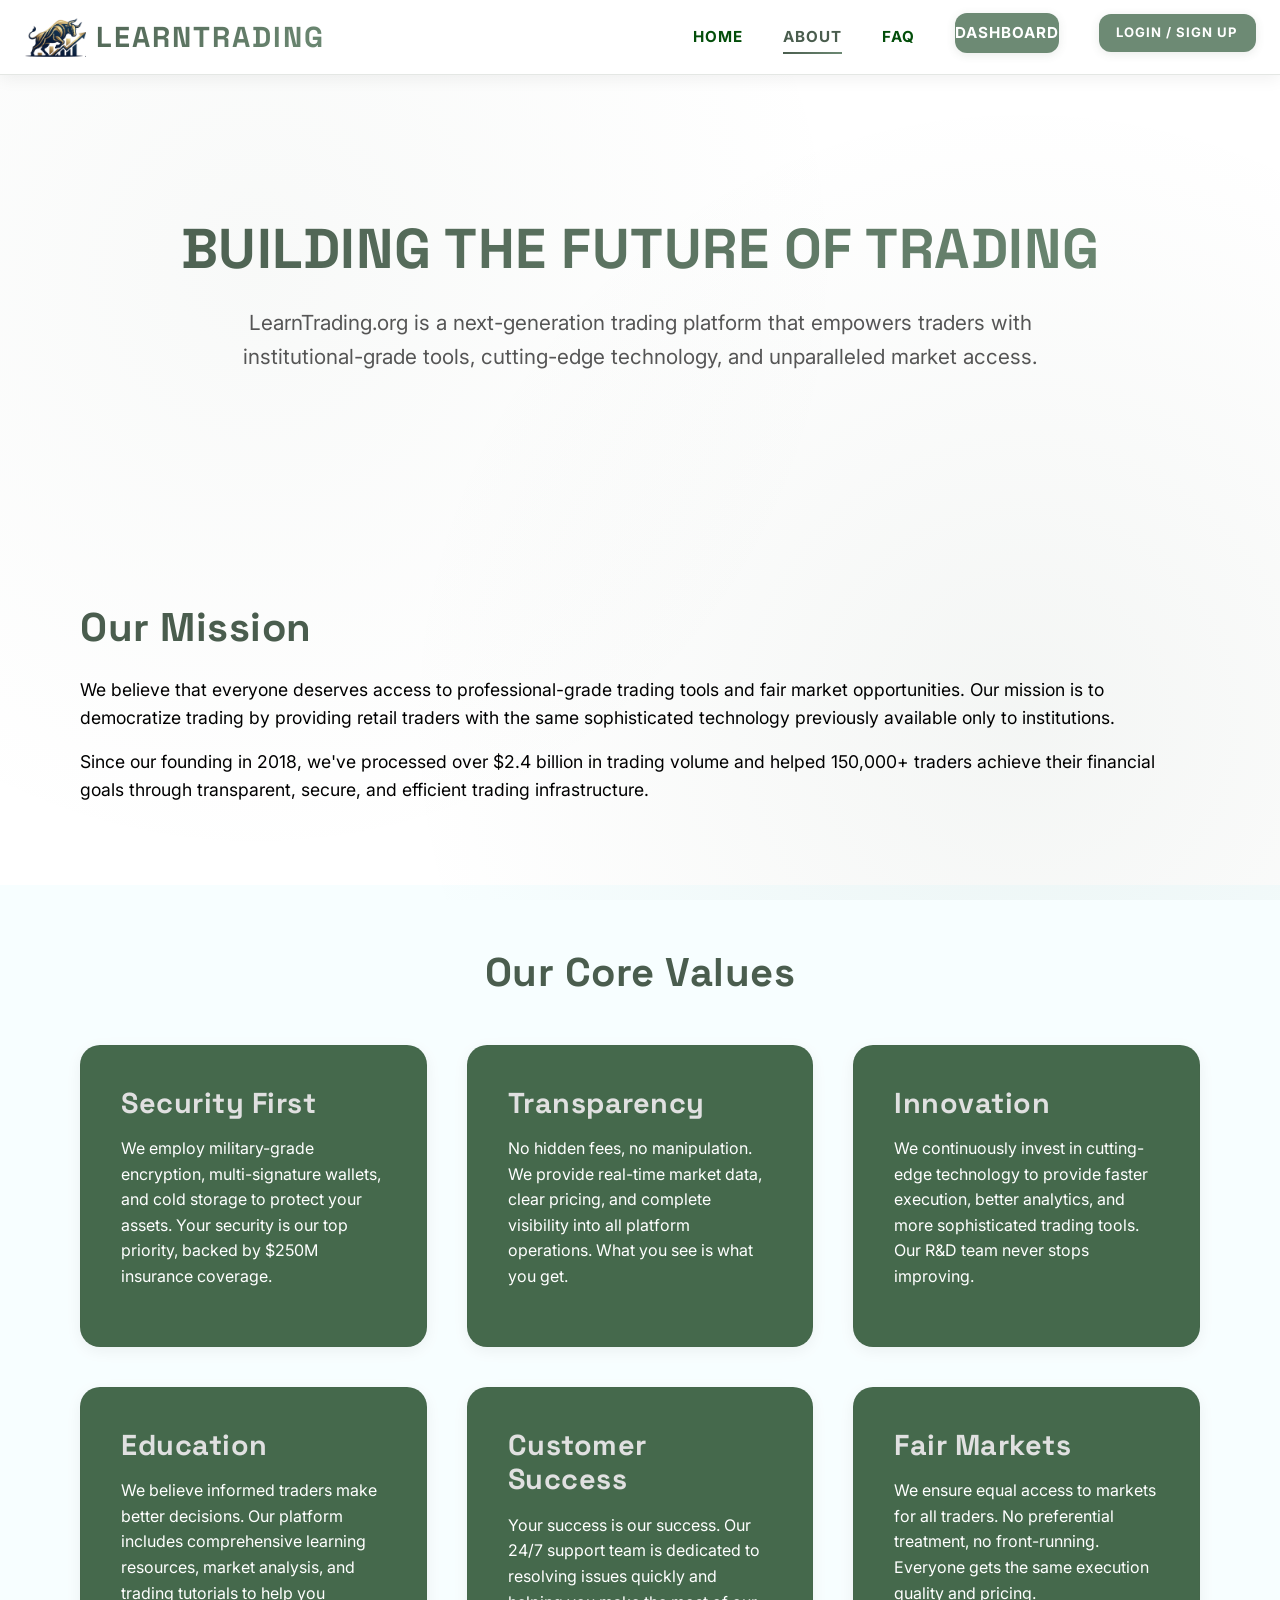
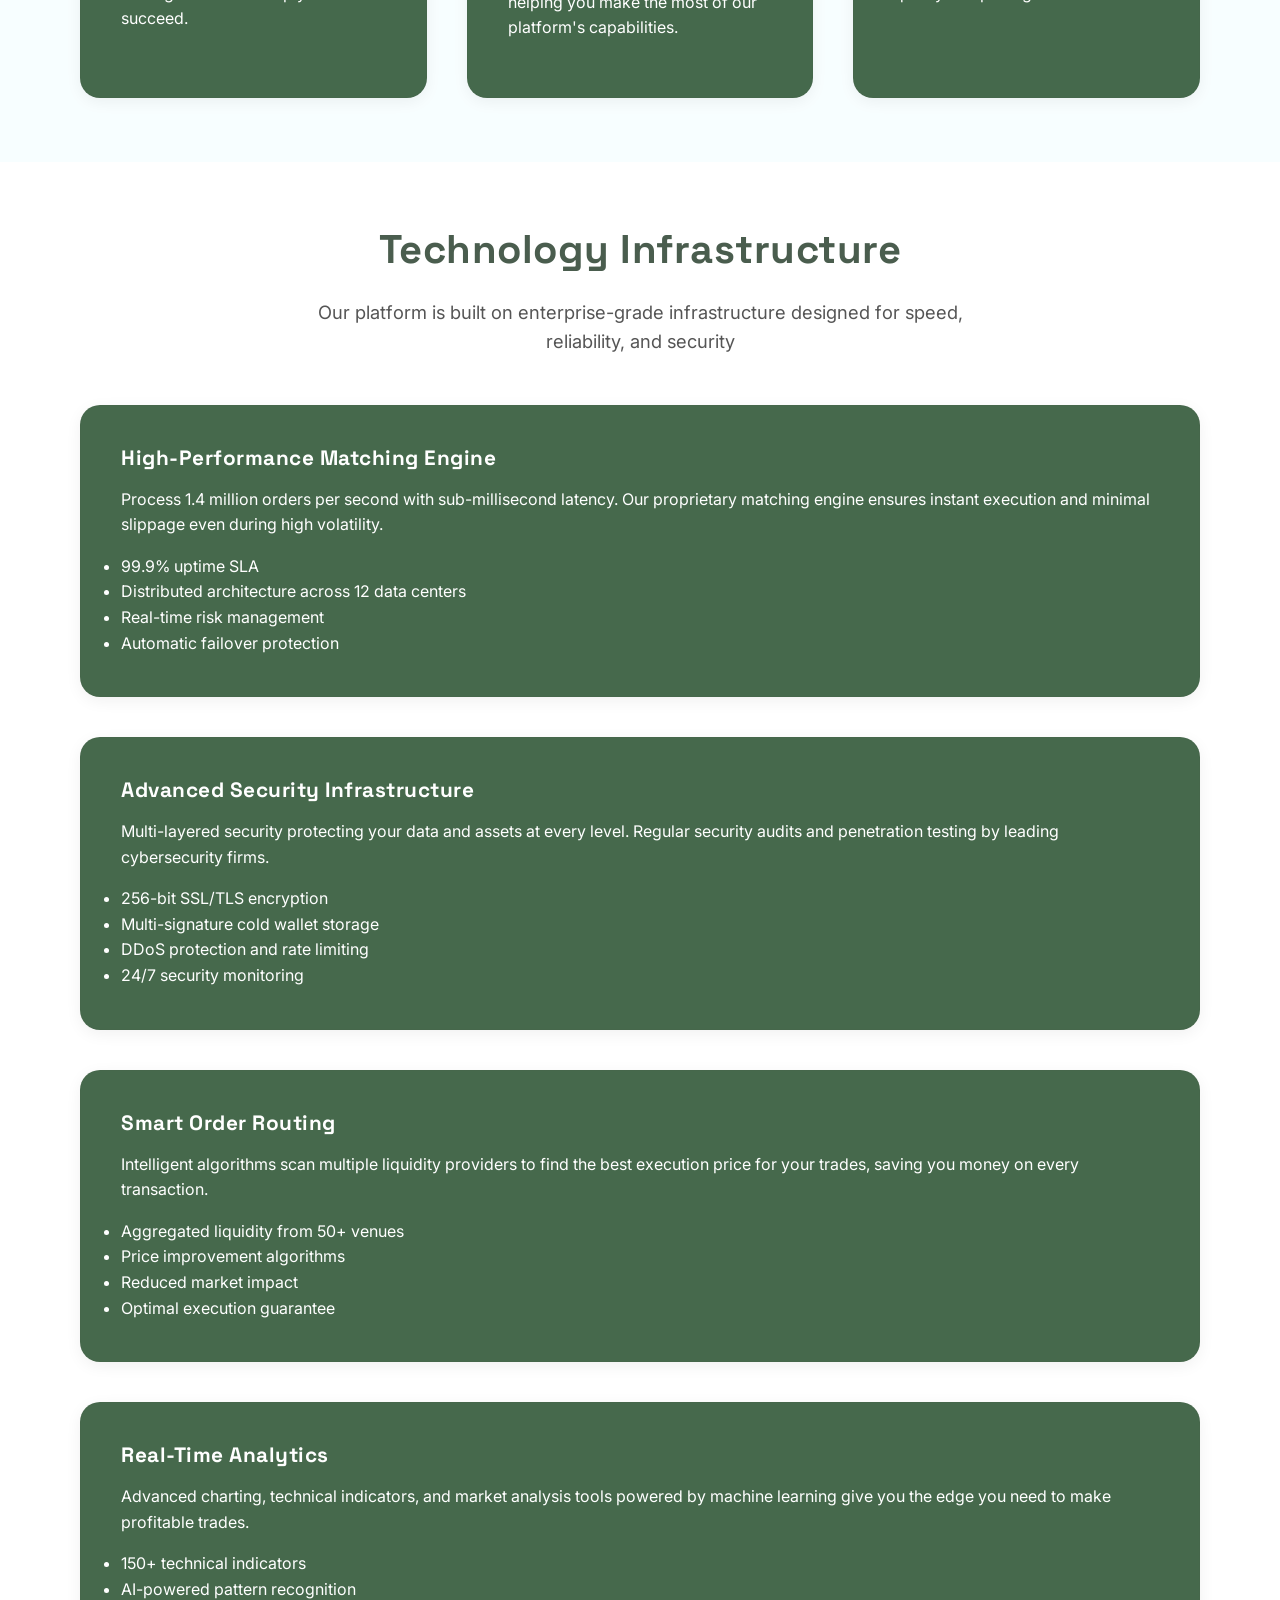
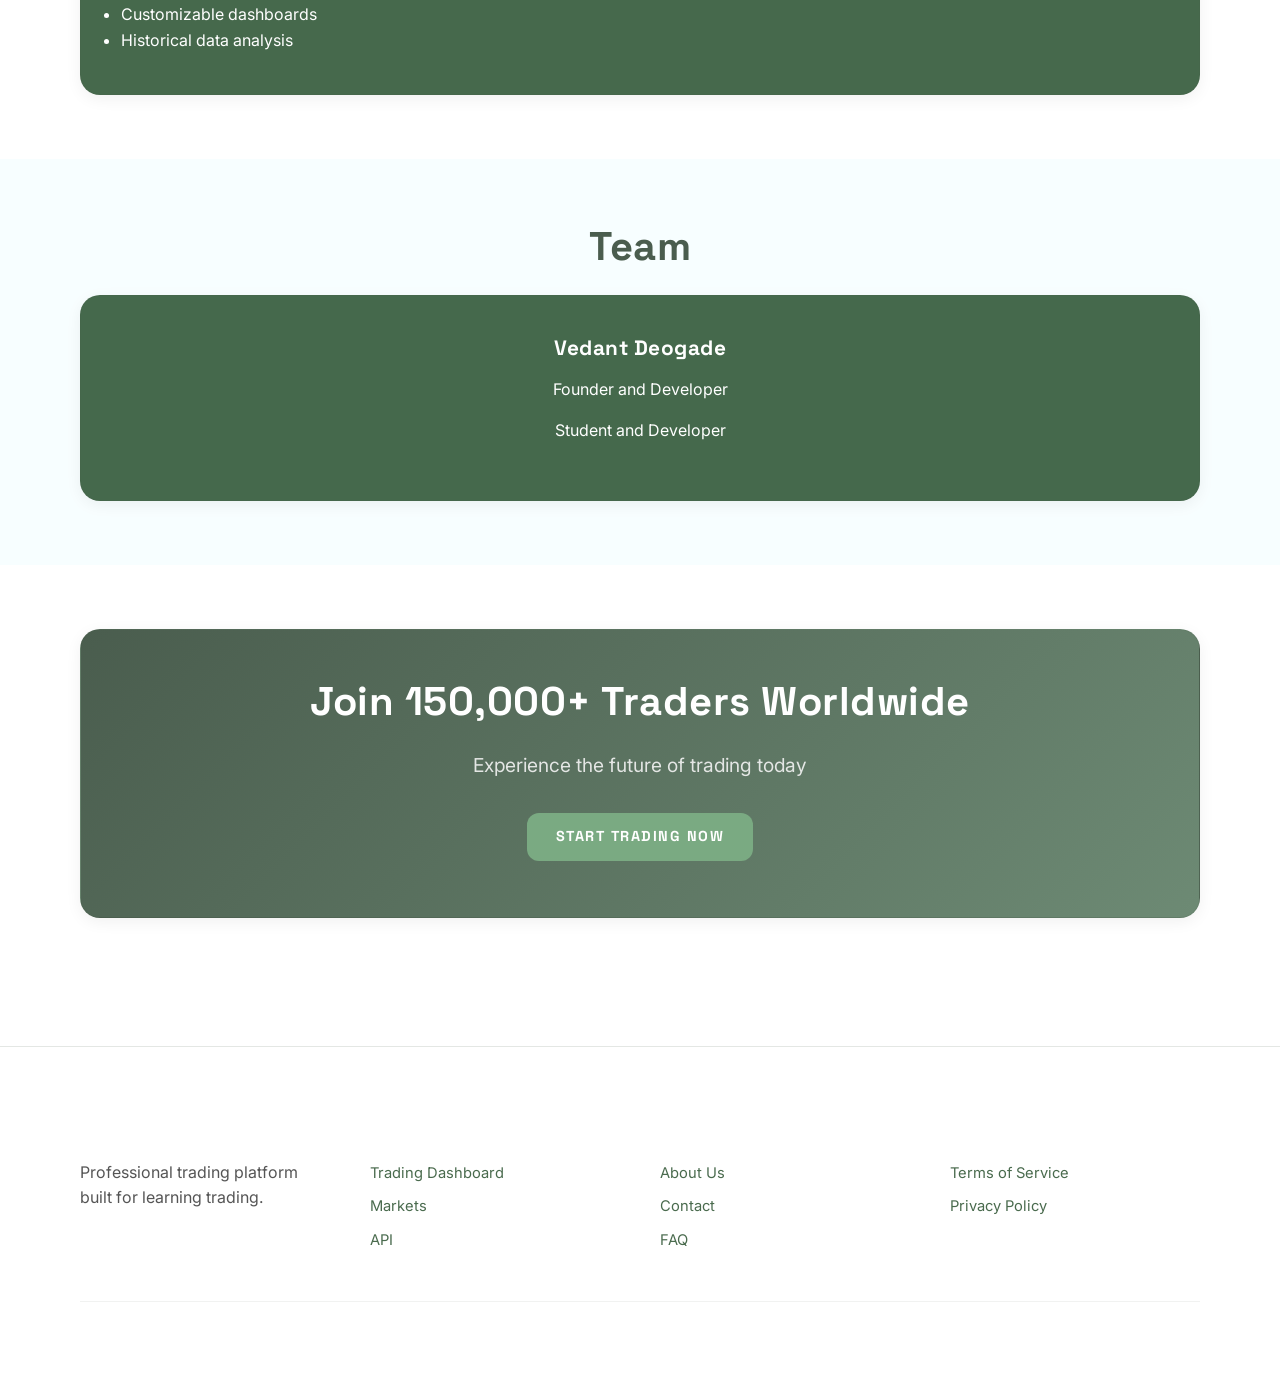
==== commit 5d57305f: "button changed" ====
--- a/about.html
+++ b/about.html
@@ -20,7 +20,6 @@
                 <span></span>
             </div>
             <ul class="nav-links" id="navLinks">
-                <li><button class="theme-toggle-btn" style="background:none; border:none; font-size:1.5rem; cursor:pointer; padding: 0.5rem;" aria-label="Toggle Dark Mode">🌙</button></li>
                 <li><a href="index.html">Home</a></li>
                 <li><a href="about.html" class="active">About</a></li>
                 <li><a href="faq.html">FAQ</a></li>
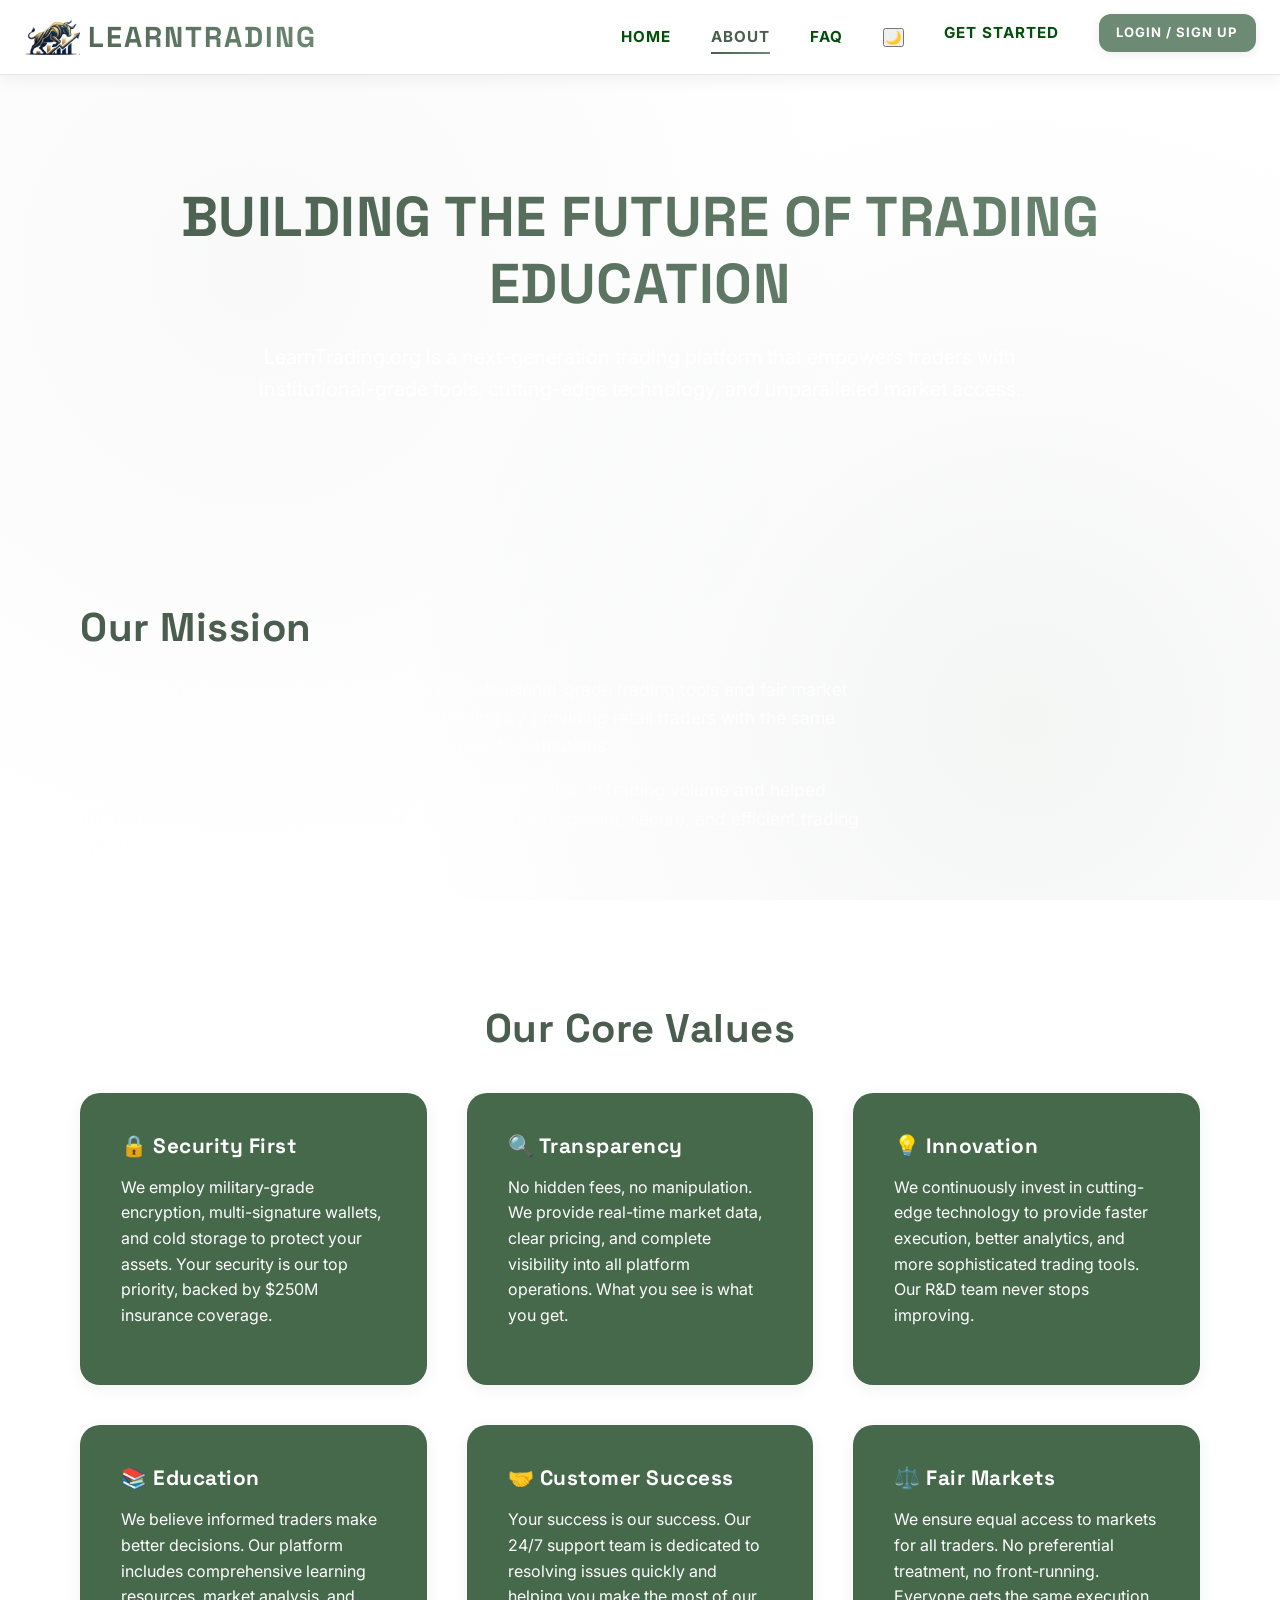
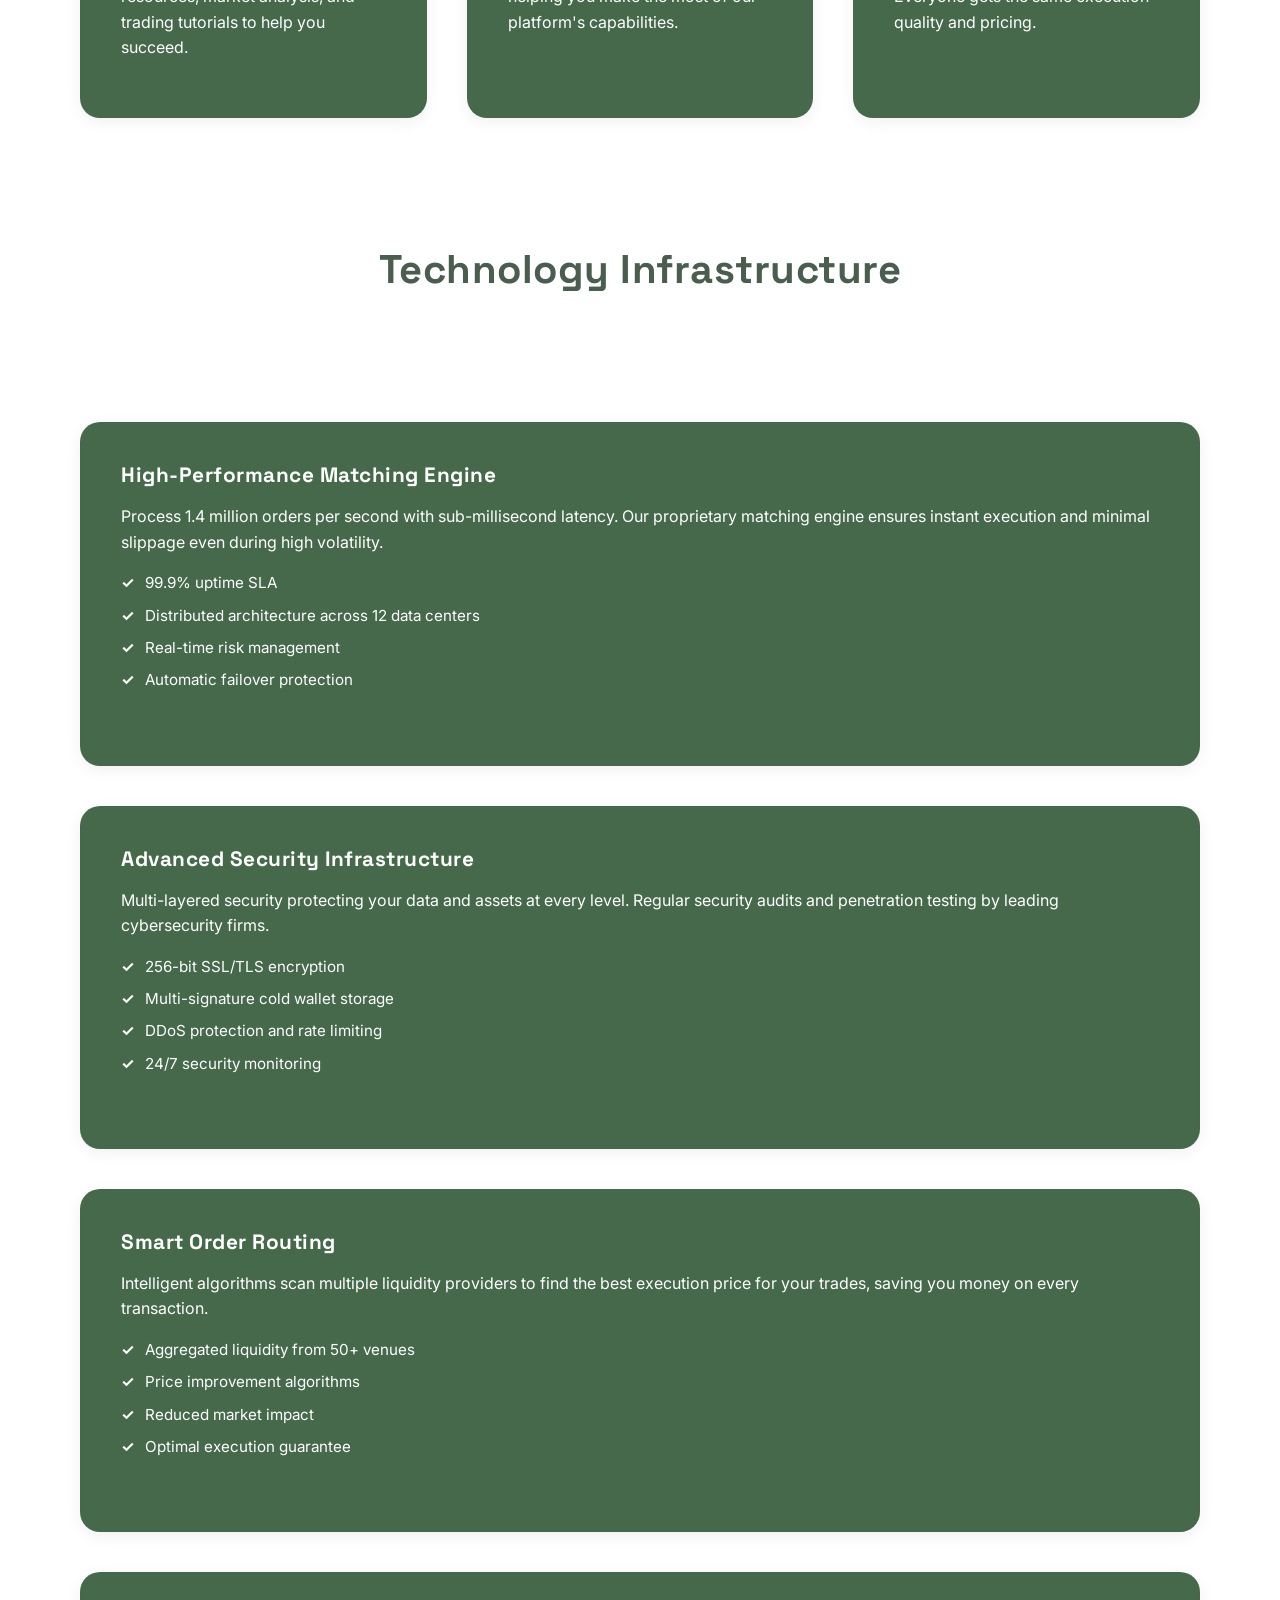
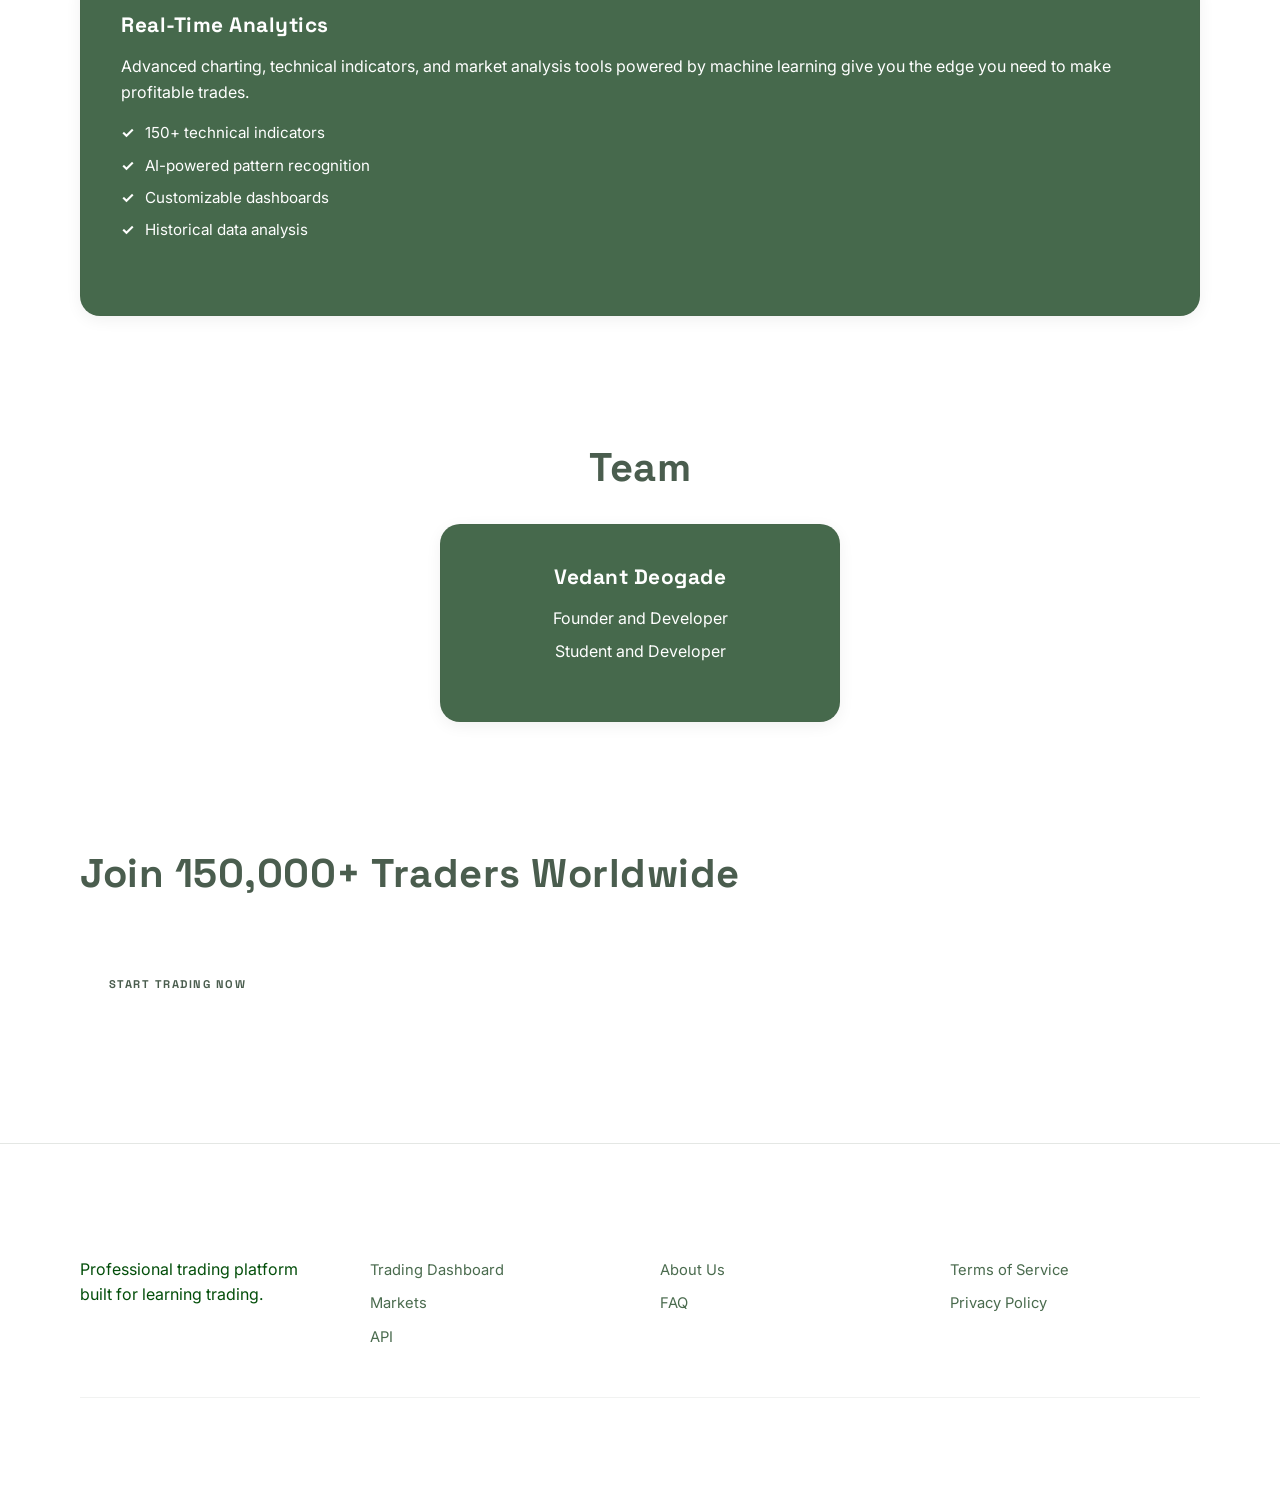
==== commit a079dfb1: "ui fully changed" ====
--- a/about.html
+++ b/about.html
@@ -4,16 +4,17 @@
     <meta charset="UTF-8">
     <meta name="viewport" content="width=device-width, initial-scale=1.0">
     <title>About Us - LearnTrading.org</title>
+    <meta name="description" content="Learn about LearnTrading.org — a next-generation demo trading platform empowering traders with professional tools and risk-free practice.">
     <link rel="stylesheet" href="styles.css">
 </head>
 <body>
     <!-- Navigation -->
     <nav class="navbar">
         <div class="nav-container">
-            <a href="index.html" class="logo" style="display: flex; align-items: center; gap: 10px;">
-    <img src="assets/logo.png" alt="Logo" style="height: 40px;">
-    <span>LEARNTRADING</span>
-</a>
+            <a href="index.html" class="logo">
+                <img src="assets/logo.png" alt="LearnTrading Logo">
+                <span>LEARNTRADING</span>
+            </a>
             <div class="menu-toggle">
                 <span></span>
                 <span></span>
@@ -23,7 +24,8 @@
                 <li><a href="index.html">Home</a></li>
                 <li><a href="about.html" class="active">About</a></li>
                 <li><a href="faq.html">FAQ</a></li>
-                <li><a href="dashboard.html" class="btn btn-primary" style="color: #fff;">Dashboard</a></li>
+                <li><button class="theme-toggle-btn" aria-label="Toggle theme">🌙</button></li>
+                <li><a href="dashboard.html" class="btn btn-primary-pill">Get Started</a></li>
             </ul>
         </div>
     </nav>
@@ -31,8 +33,8 @@
     <!-- Hero Section -->
     <section class="hero-section" style="min-height: 60vh;">
         <div class="container text-center">
-            <h1>Building The Future of Trading</h1>
-            <p style="font-size: 1.3rem; max-width: 800px; margin: 0 auto; color: #555;">
+            <h1>Building The Future of Trading Education</h1>
+            <p style="font-size: 1.25rem; max-width: 800px; margin: 0 auto;">
                 LearnTrading.org is a next-generation trading platform that empowers traders with institutional-grade tools, cutting-edge technology, and unparalleled market access.
             </p>
         </div>
@@ -41,47 +43,45 @@
     <!-- Mission Section -->
     <section class="section">
         <div class="container">
-            <div class="grid-2" style="gap: 4rem; align-items: center;">
-                <div>
-                    <h2>Our Mission</h2>
-                    <p style="font-size: 1.1rem; color: #000000;">
-                        We believe that everyone deserves access to professional-grade trading tools and fair market opportunities. Our mission is to democratize trading by providing retail traders with the same sophisticated technology previously available only to institutions.
-                    </p>
-                    <p style="font-size: 1.1rem;color: #000000;">
-                        Since our founding in 2018, we've processed over $2.4 billion in trading volume and helped 150,000+ traders achieve their financial goals through transparent, secure, and efficient trading infrastructure.
-                    </p>
-                </div>
-            </div>
-        </div>
-    </section>
-
-    <!-- Values Section -->
-    <section class="section" style="background: rgba(0, 217, 255, 0.03);">
+            <div style="max-width: 800px;">
+                <h2>Our Mission</h2>
+                <p style="font-size: 1.1rem; color: var(--text-secondary);">
+                    We believe that everyone deserves access to professional-grade trading tools and fair market opportunities. Our mission is to democratize trading by providing retail traders with the same sophisticated technology previously available only to institutions.
+                </p>
+                <p style="font-size: 1.1rem; color: var(--text-secondary);">
+                    Since our founding in 2018, we've processed over $2.4 billion in trading volume and helped 150,000+ traders achieve their financial goals through transparent, secure, and efficient trading infrastructure.
+                </p>
+            </div>
+        </div>
+    </section>
+
+    <!-- Values Section (Dark) -->
+    <section class="section section-dark">
         <div class="container">
             <h2 class="text-center">Our Core Values</h2>
-            <div class="grid-3" style="margin-top: 3rem;">
-                <div class="card">
-                    <h3>Security First</h3>
+            <div class="grid-3" style="margin-top: 2.5rem;">
+                <div class="card">
+                    <h4>🔒 Security First</h4>
                     <p>We employ military-grade encryption, multi-signature wallets, and cold storage to protect your assets. Your security is our top priority, backed by $250M insurance coverage.</p>
                 </div>
                 <div class="card">
-                    <h3>Transparency</h3>
+                    <h4>🔍 Transparency</h4>
                     <p>No hidden fees, no manipulation. We provide real-time market data, clear pricing, and complete visibility into all platform operations. What you see is what you get.</p>
                 </div>
                 <div class="card">
-                    <h3>Innovation</h3>
+                    <h4>💡 Innovation</h4>
                     <p>We continuously invest in cutting-edge technology to provide faster execution, better analytics, and more sophisticated trading tools. Our R&D team never stops improving.</p>
                 </div>
                 <div class="card">
-                    <h3>Education</h3>
+                    <h4>📚 Education</h4>
                     <p>We believe informed traders make better decisions. Our platform includes comprehensive learning resources, market analysis, and trading tutorials to help you succeed.</p>
                 </div>
                 <div class="card">
-                    <h3>Customer Success</h3>
+                    <h4>🤝 Customer Success</h4>
                     <p>Your success is our success. Our 24/7 support team is dedicated to resolving issues quickly and helping you make the most of our platform's capabilities.</p>
                 </div>
                 <div class="card">
-                    <h3>Fair Markets</h3>
+                    <h4>⚖️ Fair Markets</h4>
                     <p>We ensure equal access to markets for all traders. No preferential treatment, no front-running. Everyone gets the same execution quality and pricing.</p>
                 </div>
             </div>
@@ -92,7 +92,7 @@
     <section class="section">
         <div class="container">
             <h2 class="text-center">Technology Infrastructure</h2>
-            <p class="text-center" style="font-size: 1.15rem; max-width: 700px; margin: 0 auto 3rem; color: #555;">
+            <p class="text-center" style="font-size: 1.1rem; max-width: 700px; margin: 0 auto 3rem;">
                 Our platform is built on enterprise-grade infrastructure designed for speed, reliability, and security
             </p>
             
@@ -100,7 +100,7 @@
                 <div class="card">
                     <h4>High-Performance Matching Engine</h4>
                     <p>Process 1.4 million orders per second with sub-millisecond latency. Our proprietary matching engine ensures instant execution and minimal slippage even during high volatility.</p>
-                    <ul style="color: #ffffff; margin-top: 1rem;">
+                    <ul class="tier-feature-list" style="margin-top: 1rem;">
                         <li>99.9% uptime SLA</li>
                         <li>Distributed architecture across 12 data centers</li>
                         <li>Real-time risk management</li>
@@ -111,7 +111,7 @@
                 <div class="card">
                     <h4>Advanced Security Infrastructure</h4>
                     <p>Multi-layered security protecting your data and assets at every level. Regular security audits and penetration testing by leading cybersecurity firms.</p>
-                    <ul style="color: #ffffff; margin-top: 1rem;">
+                    <ul class="tier-feature-list" style="margin-top: 1rem;">
                         <li>256-bit SSL/TLS encryption</li>
                         <li>Multi-signature cold wallet storage</li>
                         <li>DDoS protection and rate limiting</li>
@@ -122,7 +122,7 @@
                 <div class="card">
                     <h4>Smart Order Routing</h4>
                     <p>Intelligent algorithms scan multiple liquidity providers to find the best execution price for your trades, saving you money on every transaction.</p>
-                    <ul style="color: #ffffff; margin-top: 1rem;">
+                    <ul class="tier-feature-list" style="margin-top: 1rem;">
                         <li>Aggregated liquidity from 50+ venues</li>
                         <li>Price improvement algorithms</li>
                         <li>Reduced market impact</li>
@@ -133,7 +133,7 @@
                 <div class="card">
                     <h4>Real-Time Analytics</h4>
                     <p>Advanced charting, technical indicators, and market analysis tools powered by machine learning give you the edge you need to make profitable trades.</p>
-                    <ul style="color: #ffffff; margin-top: 1rem;">
+                    <ul class="tier-feature-list" style="margin-top: 1rem;">
                         <li>150+ technical indicators</li>
                         <li>AI-powered pattern recognition</li>
                         <li>Customizable dashboards</li>
@@ -144,16 +144,15 @@
         </div>
     </section>
 
-    <!-- Team Section -->
-    <section class="section" style="background: rgba(0, 217, 255, 0.03);">
+    <!-- Team Section (Dark) -->
+    <section class="section section-dark">
         <div class="container">
             <h2 class="text-center">Team</h2>
-            
-            <div>
+            <div style="max-width: 400px; margin: 2rem auto 0;">
                 <div class="card text-center">
                     <h4>Vedant Deogade</h4>
-                    <p style="color:#fff; margin-bottom: 1rem;">Founder and Developer</p>
-                    <p>Student and Developer </p>
+                    <p style="margin-bottom: 0.5rem;">Founder and Developer</p>
+                    <p>Student and Developer</p>
                 </div>
             </div>
         </div>
@@ -162,12 +161,10 @@
     <!-- CTA Section -->
     <section class="section">
         <div class="container">
-            <div class="card" style="background: var(--gradient-primary); text-align: center; padding: 3rem;">
-                <h2 style="color: #ffffff;">Join 150,000+ Traders Worldwide</h2>
-                <p style="font-size: 1.2rem; color: rgba(243, 243, 243, 0.9); margin-bottom: 2rem;">
-                    Experience the future of trading today
-                </p>
-                <a href="dashboard.html" class="btn" style="background:#7aaa82; color: var(--primary-bg);">Start Trading Now</a>
+            <div class="cta-section">
+                <h2>Join 150,000+ Traders Worldwide</h2>
+                <p>Experience the future of trading today</p>
+                <a href="dashboard.html" class="btn btn-primary-pill">Start Trading Now</a>
             </div>
         </div>
     </section>
@@ -178,7 +175,7 @@
             <div class="footer-grid">
                 <div class="footer-section">
                     <h4>LearnTrading</h4>
-                    <p style="color: #555;">Professional trading platform built for learning trading.</p>
+                    <p style="color: var(--footer-text);">Professional trading platform built for learning trading.</p>
                 </div>
                 <div class="footer-section">
                     <h4>Platform</h4>
@@ -192,7 +189,6 @@
                     <h4>Company</h4>
                     <ul class="footer-links">
                         <li><a href="about.html">About Us</a></li>
-                        <li><a href="contact.html">Contact</a></li>
                         <li><a href="faq.html">FAQ</a></li>
                     </ul>
                 </div>
--- a/styles.css
+++ b/styles.css
@@ -75,91 +75,6 @@
     --transition-fast:   0.2s ease;
     --transition-normal: 0.3s ease;
     --transition-slow:   0.5s ease;
-}
-/* ===================================
-   DARK MODE — CSS VARIABLES
-   =================================== */
-[data-theme="dark"] {
-    /* Backgrounds */
-    --primary-bg:   #000000;
-    --secondary-bg: #1c1c1c;
-    --card-bg:      #212121;
-    --glass-bg:     rgba(33, 33, 33, 0.90);
-
-    /* Text — pure white everywhere */
-    --text-primary:   #ffffff;
-    --text-secondary: #ffffff;
-    --text-muted:     #ffffff;
-
-    /* Accents */
-    --neon-cyan:       #7aaa82;
-    --neon-blue:       #9cbfa6;
-    --neon-purple:     #d4bc8c;
-    --electric-green:  #5d8a62;
-    --warning-orange:  #c9956a;
-    --danger-red:      #c26364;
-
-    /* Gradients */
-    --gradient-primary: linear-gradient(135deg, #2e3d30 0%, #3e5642 100%);
-    --gradient-success: linear-gradient(135deg, #274030 0%, #3b5c3f 100%);
-    --gradient-danger:  linear-gradient(135deg, #7a2e30 0%, #9e4e3c 100%);
-    --gradient-card:    linear-gradient(145deg, rgba(255,255,255,0.02) 0%, rgba(255,255,255,0.01) 100%);
-
-    /* Borders */
-    --border-color:  rgba(255, 255, 255, 0.10);
-    --border-light:  rgba(255, 255, 255, 0.05);
-    --border-medium: rgba(255, 255, 255, 0.16);
-
-    /* Navigation */
-    --nav-bg:        rgba(20, 20, 20, 0.97);
-    --nav-mobile-bg: rgba(20, 20, 20, 0.99);
-
-    /* Inputs */
-    --input-bg:       rgba(255, 255, 255, 0.06);
-    --input-bg-focus: rgba(255, 255, 255, 0.11);
-    --input-text:     #ffffff;
-
-    /* Shadows */
-    --shadow-sm:        0 2px 8px rgba(0,0,0,0.25);
-    --shadow-md:        0 4px 16px rgba(0,0,0,0.30);
-    --shadow-lg:        0 8px 32px rgba(0,0,0,0.40);
-    --shadow-accent:    0 2px 10px rgba(0,0,0,0.20);
-    --shadow-accent-lg: 0 4px 20px rgba(0,0,0,0.30);
-}
-
-/* ===================================
-   FORCE ALL TEXT TO WHITE IN DARK MODE
-   =================================== */
-[data-theme="dark"] body,
-[data-theme="dark"] h1,
-[data-theme="dark"] h2,
-[data-theme="dark"] h3,
-[data-theme="dark"] h4,
-[data-theme="dark"] h5,
-[data-theme="dark"] h6,
-[data-theme="dark"] p,
-[data-theme="dark"] span,
-[data-theme="dark"] a,
-[data-theme="dark"] li,
-[data-theme="dark"] label,
-[data-theme="dark"] div {
-    color: #ffffff !important;
-}
-
-/* Input + placeholder fix */
-[data-theme="dark"] input,
-[data-theme="dark"] textarea {
-    color: #ffffff !important;
-}
-
-[data-theme="dark"] input::placeholder,
-[data-theme="dark"] textarea::placeholder {
-    color: rgba(255,255,255,0.6);
-}
-
-/* Smooth theme transitions */
-*, *::before, *::after {
-    transition: background-color 0.4s ease, border-color 0.25s ease, color 0.25s ease, box-shadow 0.25s ease;
 }
 
 /* ===================================
@@ -353,28 +268,6 @@
 .nav-links a.active { color: var(--neon-cyan); }
 
 .nav-links a:hover { color: var(--neon-cyan); }
-
-/* Theme Toggle Button */
-.theme-toggle-btn {
-    background: var(--input-bg);
-    border: 1px solid var(--border-color);
-    border-radius: 50px;
-    font-size: 1.1rem;
-    cursor: pointer;
-    padding: 0.35rem 0.6rem;
-    line-height: 1;
-    transition: var(--transition-fast);
-    color: var(--text-primary);
-    display: flex;
-    align-items: center;
-    justify-content: center;
-}
-
-.theme-toggle-btn:hover {
-    background: var(--border-color);
-    transform: scale(1.08);
-}
-
 /* Mobile Hamburger */
 .menu-toggle {
     display: none;
@@ -407,7 +300,7 @@
 .btn {
     font-family: var(--font-display);
     font-weight: 700;
-    font-size: 0.9rem;
+    font-size: 0.7rem;
     padding: 0.8rem 1.8rem;
     border: none;
     border-radius: var(--border-radius);
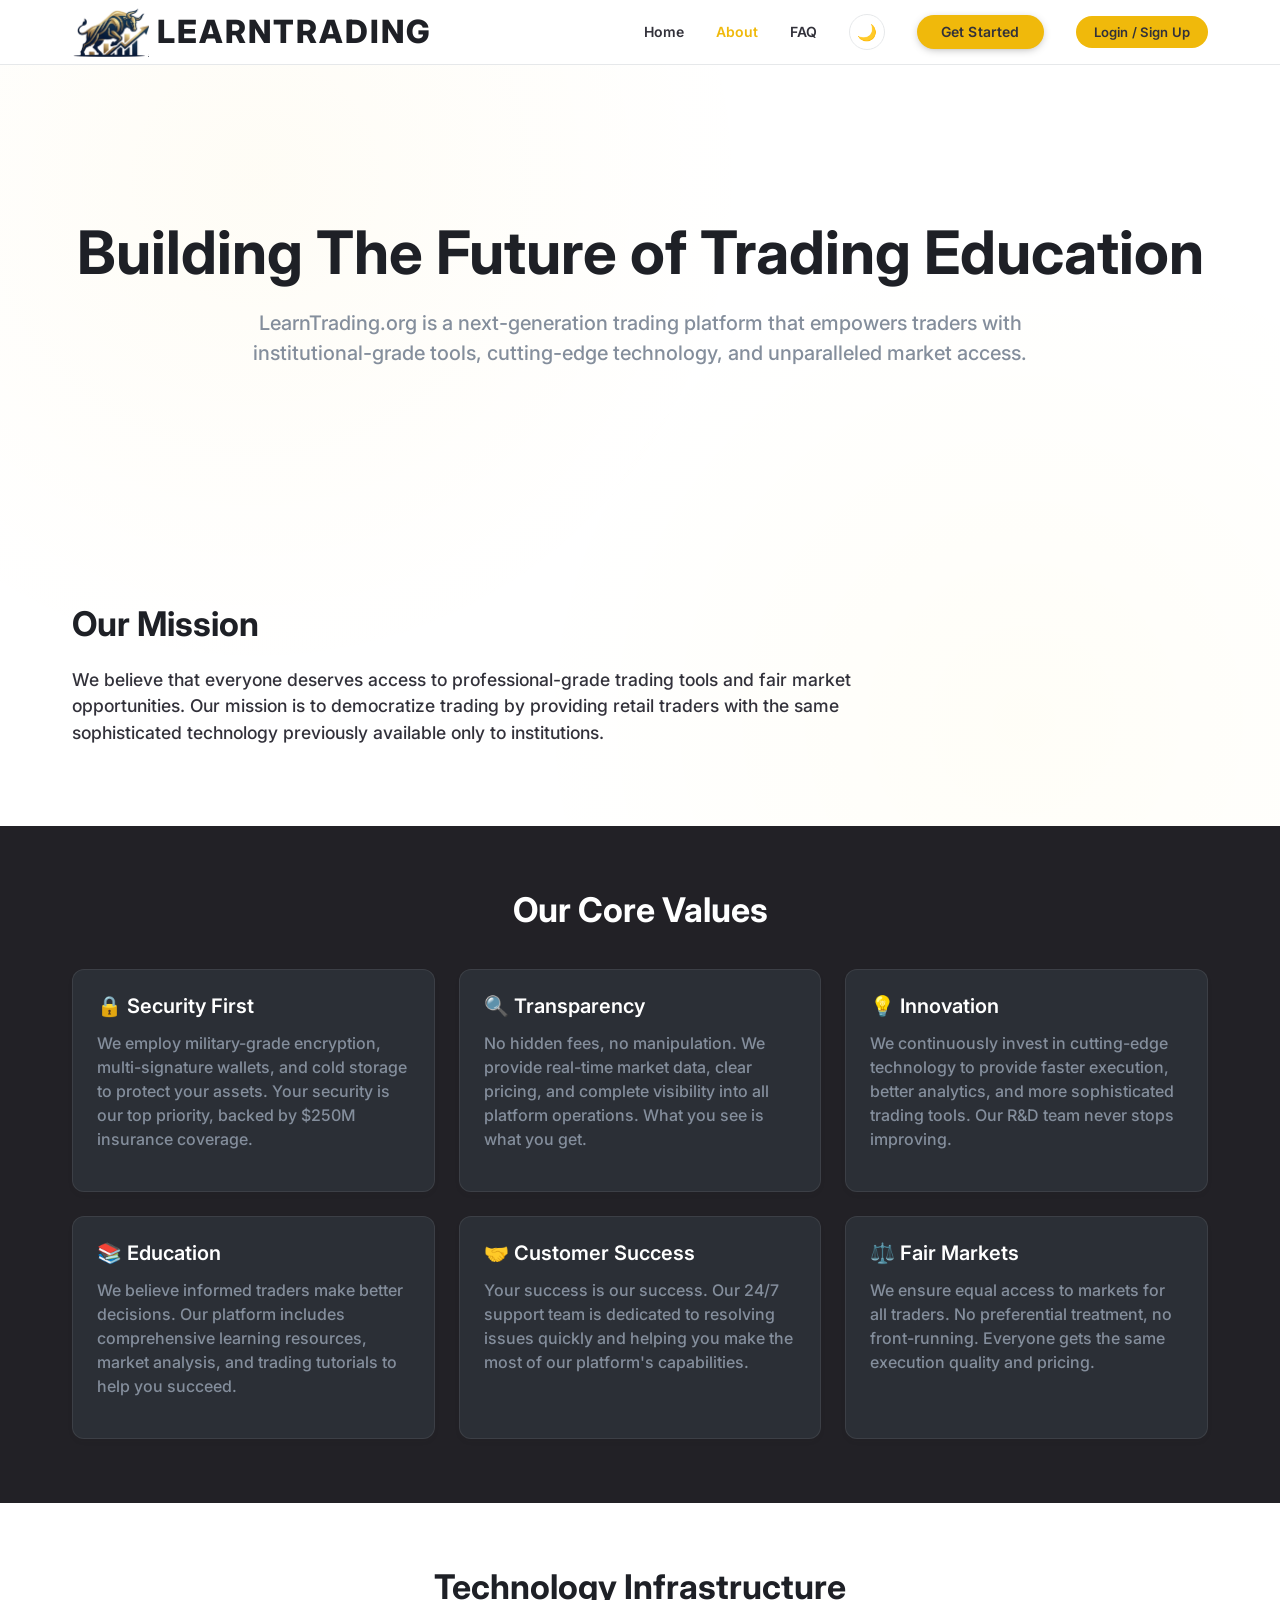
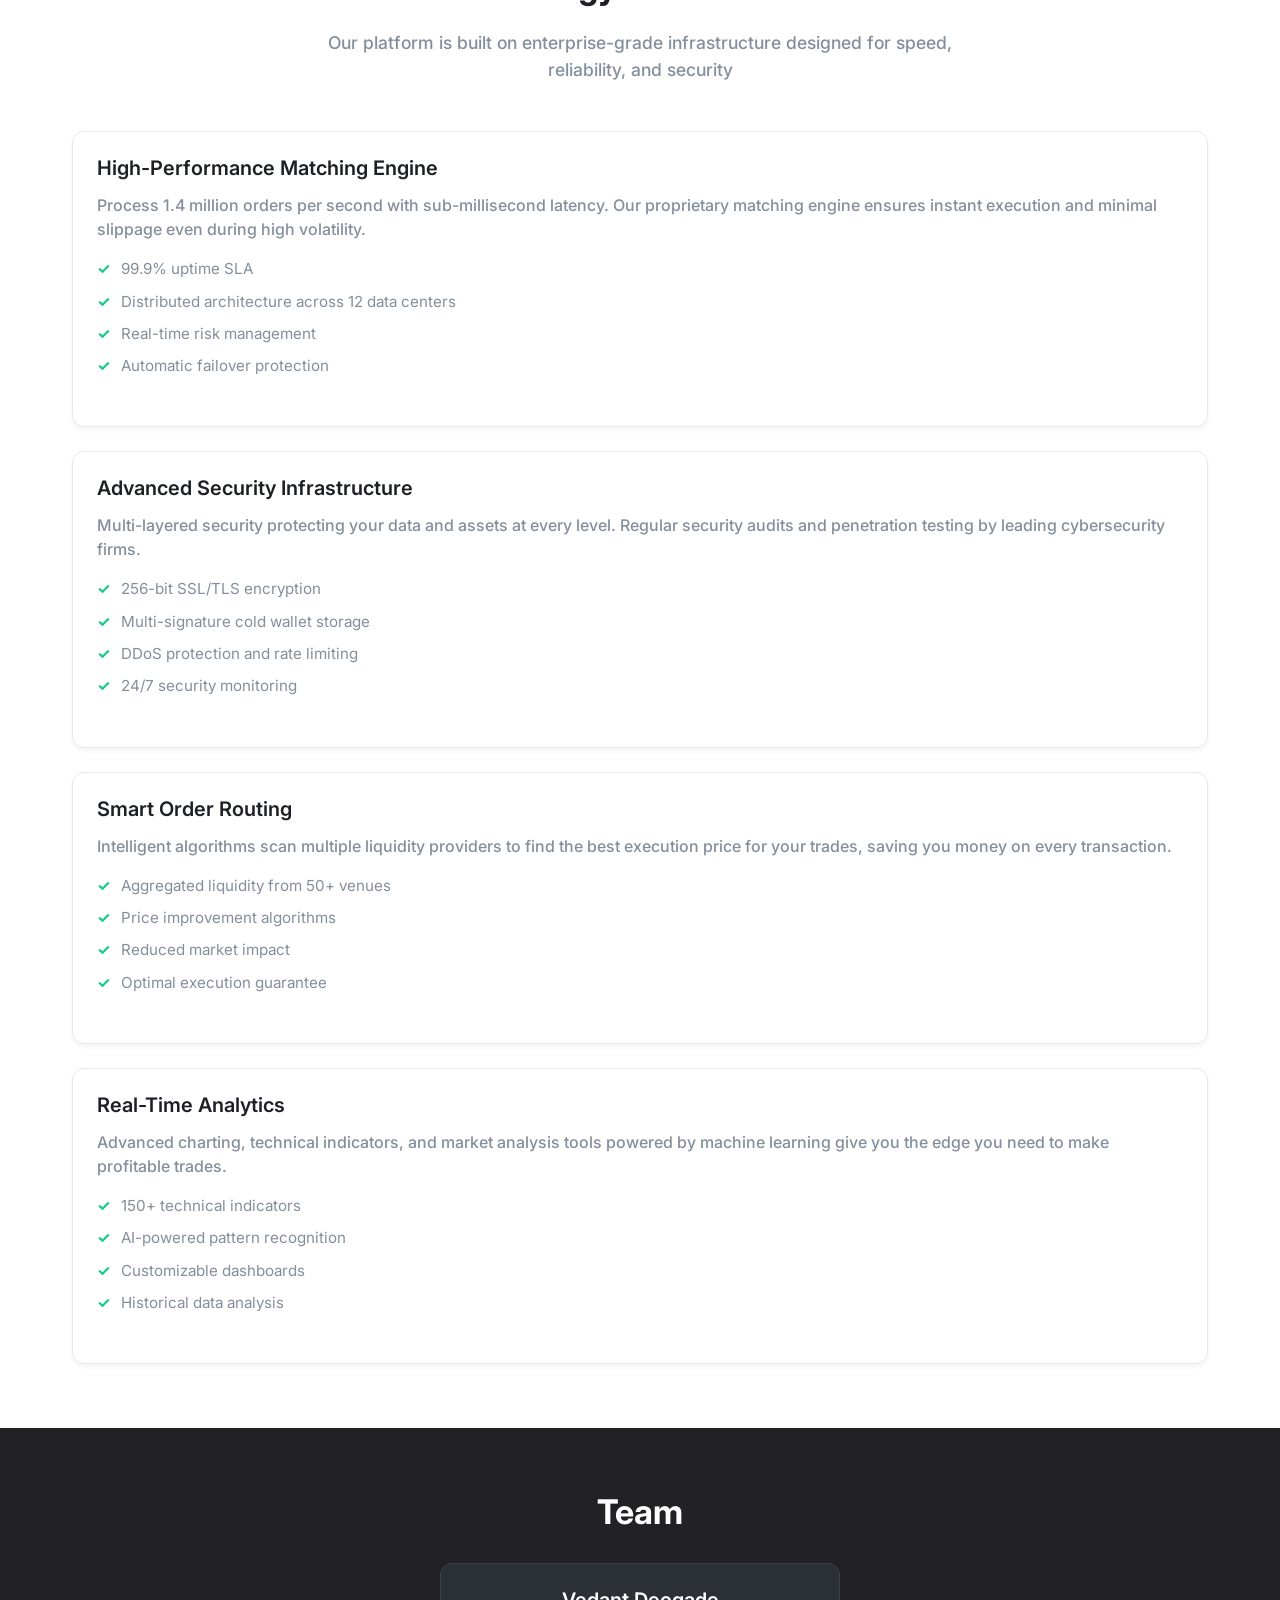
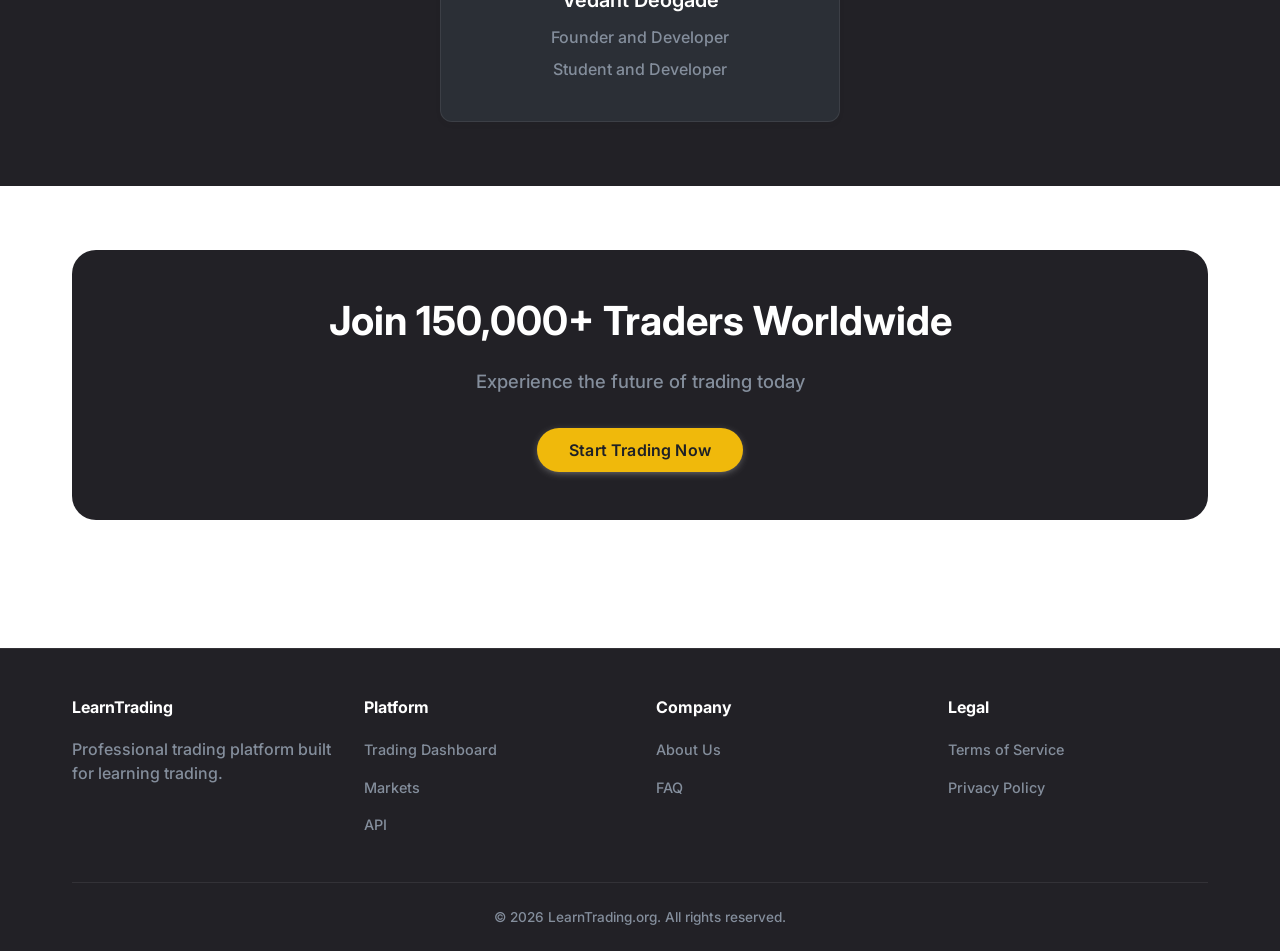
==== commit c1ad524e: "text changes" ====
--- a/about.html
+++ b/about.html
@@ -48,9 +48,6 @@
                 <p style="font-size: 1.1rem; color: var(--text-secondary);">
                     We believe that everyone deserves access to professional-grade trading tools and fair market opportunities. Our mission is to democratize trading by providing retail traders with the same sophisticated technology previously available only to institutions.
                 </p>
-                <p style="font-size: 1.1rem; color: var(--text-secondary);">
-                    Since our founding in 2018, we've processed over $2.4 billion in trading volume and helped 150,000+ traders achieve their financial goals through transparent, secure, and efficient trading infrastructure.
-                </p>
             </div>
         </div>
     </section>
--- a/styles.css
+++ b/styles.css
@@ -1,86 +1,170 @@
-/*
-   LEARNTRADING.ORG - PREMIUM TRADING PLATFORM
-   Main Stylesheet — Clean Rewrite
- */
-
-/* Import Fonts */
-@import url('https://fonts.googleapis.com/css2?family=Space+Grotesk:wght@400;500;600;700&family=Inter:wght@300;400;500;600&display=swap');
-
 /* ===================================
-   LIGHT MODE — CSS VARIABLES
+   LEARNTRADING.ORG — BINANCE-INSPIRED DESIGN SYSTEM
+   Based on DESIGN.md
+   =================================== */
+
+/* Import Fonts — Inter (closest to BinancePlex available via Google Fonts) */
+@import url('https://fonts.googleapis.com/css2?family=Inter:wght@400;500;600;700;800&display=swap');
+/* ===================================
+   LIGHT MODE (Default)
    =================================== */
 :root {
+    /* Primary Brand */
+    --binance-yellow: #F0B90B;
+    --binance-gold: #FFD000;
+    --light-gold: #F8D12F;
+    --active-yellow: #D0980B;
+    --focus-blue: #1EAEDB;
+
     /* Backgrounds */
-    --primary-bg:    #ffffff;
-    --secondary-bg:  #ffffff;
-    --card-bg:       #194521cd;
-    --glass-bg:      rgba(255, 255, 255, 0.85);
-
-    /* Text — dark green tones for readability on white/light backgrounds */
-    --text-primary:   #034e0a;
-    --text-secondary: #fefefe;
-    --text-muted:     #4a6b4e;
-
-    /* Accent / Brand */
-    --neon-cyan:       #4a5d4e;
-    --neon-blue:       #6d8a74;
-    --neon-purple:     #c2a878;
-    --electric-green:  #3a5a40;
-    --warning-orange:  #d4a373;
-    --danger-red:      #bc4749;
-
-    /* Gradients */
-    --gradient-primary: linear-gradient(135deg, #4a5d4e 0%, #6d8a74 100%);
-    --gradient-success: linear-gradient(135deg, #3a5a40 0%, #588157 100%);
-    --gradient-danger:  linear-gradient(135deg, #bc4749 0%, #e07a5f 100%);
-    --gradient-card:    linear-gradient(145deg, rgba(74, 93, 78, 0.03) 0%, rgba(109, 138, 116, 0.01) 100%);
+    --primary-bg: #FFFFFF;
+    --secondary-bg: #F5F5F5;
+    --card-bg: #FFFFFF;
+    --glass-bg: rgba(255, 255, 255, 0.92);
+
+    /* Text */
+    --text-primary: #1E2026;
+    --text-secondary: #32313A;
+    --text-muted: #848E9C;
+    --text-slate: #686A6C;
+
+    /* Semantic */
+    --crypto-green: #0ECB81;
+    --crypto-red: #F6465D;
+    --warning-orange: #F0B90B;
 
     /* Borders */
-    --border-color:  rgba(74, 93, 78, 0.15);
-    --border-light:  rgba(74, 93, 78, 0.08);
-    --border-medium: rgba(74, 93, 78, 0.25);
+    --border-color: #E6E8EA;
+    --border-light: rgba(0, 0, 0, 0.06);
+    --border-gold: #FFD000;
+
+    /* Depth & Shadows */
+    --shadow-sm: rgba(32, 32, 37, 0.05) 0px 2px 4px;
+    --shadow-card: rgba(32, 32, 37, 0.05) 0px 3px 5px 0px;
+    --shadow-card-hover: rgba(8, 8, 8, 0.05) 0px 3px 5px 5px;
+    --shadow-pill: rgb(153, 153, 153) 0px 2px 10px -3px;
+    --shadow-lg: 0 8px 32px rgba(0, 0, 0, 0.08);
 
     /* Navigation */
-    --nav-bg:        rgba(255, 255, 255, 0.95);
+    --nav-bg: rgba(255, 255, 255, 0.97);
     --nav-mobile-bg: rgba(255, 255, 255, 0.98);
 
     /* Inputs */
-    --input-bg:       rgba(240, 240, 240, 0.6);
-    --input-bg-focus: rgba(240, 240, 240, 0.9);
-    --input-text:     #1a2e1c;
+    --input-bg: #F5F5F5;
+    --input-bg-focus: #FFFFFF;
+    --input-text: #1E2026;
 
     /* Typography */
-    --font-display: 'Space Grotesk', sans-serif;
-    --font-body:    'Inter', sans-serif;
-
-    /* Spacing */
-    --spacing-xs: 0.5rem;
-    --spacing-sm: 1rem;
-    --spacing-md: 1.5rem;
-    --spacing-lg: 2.5rem;
-    --spacing-xl: 4rem;
+    --font-primary: 'Inter', Arial, sans-serif;
+
+    /* Spacing (8px base) */
+    --space-1: 4px;
+    --space-2: 8px;
+    --space-3: 12px;
+    --space-4: 16px;
+    --space-5: 20px;
+    --space-6: 24px;
+    --space-7: 32px;
+    --space-8: 48px;
+    --space-9: 64px;
+    --space-10: 80px;
 
     /* Radius */
-    --border-radius:    12px;
-    --border-radius-lg: 20px;
-
-    /* Shadows */
-    --shadow-sm:         0 2px 8px rgba(0,0,0,0.04);
-    --shadow-md:         0 4px 16px rgba(0,0,0,0.06);
-    --shadow-lg:         0 8px 32px rgba(0,0,0,0.08);
-    --shadow-accent:     0 2px 10px rgba(74, 93, 78, 0.12);
-    --shadow-accent-lg:  0 4px 20px rgba(74, 93, 78, 0.20);
+    --radius-sm: 6px;
+    --radius-md: 8px;
+    --radius-card: 12px;
+    --radius-lg: 24px;
+    --radius-pill: 50px;
 
     /* Transitions */
-    --transition-fast:   0.2s ease;
+    --transition-fast: 0.2s ease;
     --transition-normal: 0.3s ease;
-    --transition-slow:   0.5s ease;
+
+    /* Dark section (used for alternating sections) */
+    --dark-bg: #222126;
+    --dark-card-bg: #2B2F36;
+    --dark-text: #e4e4e7;
+    --dark-border: rgba(255, 255, 255, 0.08);
+
+    /* Footer */
+    --footer-bg: #222126;
+    --footer-text: #848E9C;
+
+    /* Terminal (Dashboard) — Light Mode */
+    --terminal-bg: #F8F9FA;
+    --terminal-panel-bg: #FFFFFF;
+    --terminal-panel-bg-alt: #F5F5F5;
+    --terminal-border: #E6E8EA;
+    --terminal-border-subtle: rgba(0, 0, 0, 0.04);
+    --terminal-text: #1E2026;
+    --terminal-text-secondary: #474D57;
+    --terminal-text-muted: #848E9C;
+    --terminal-text-dim: #AEB4BC;
+    --terminal-hover-bg: rgba(0, 0, 0, 0.03);
+    --terminal-input-bg: #F5F5F5;
+    --terminal-input-border: #E6E8EA;
+    --terminal-active-bg: rgba(240, 185, 11, 0.06);
+    --terminal-shadow: 0 1px 3px rgba(0, 0, 0, 0.06);
+    --terminal-table-header-bg: #F5F5F5;
 }
 
 /* ===================================
-   RESET & BASE STYLES
+   DARK MODE
    =================================== */
-* {
+[data-theme="dark"] {
+    --primary-bg: #222126;
+    --secondary-bg: #1A1A1E;
+    --card-bg: #2B2F36;
+    --glass-bg: rgba(43, 47, 54, 0.92);
+
+    --text-primary: #e4e4e7;
+    --text-secondary: #a1a1aa;
+    --text-muted: #848E9C;
+    --text-slate: #71717a;
+
+    --border-color: rgba(255, 255, 255, 0.08);
+    --border-light: rgba(255, 255, 255, 0.04);
+
+    --shadow-sm: rgba(0, 0, 0, 0.2) 0px 2px 4px;
+    --shadow-card: rgba(0, 0, 0, 0.15) 0px 3px 5px 0px;
+    --shadow-card-hover: rgba(0, 0, 0, 0.25) 0px 3px 8px 5px;
+    --shadow-pill: rgba(0, 0, 0, 0.3) 0px 2px 10px -3px;
+    --shadow-lg: 0 8px 32px rgba(0, 0, 0, 0.3);
+
+    --nav-bg: rgba(34, 33, 38, 0.97);
+    --nav-mobile-bg: rgba(34, 33, 38, 0.98);
+
+    --input-bg: rgba(255, 255, 255, 0.04);
+    --input-bg-focus: rgba(255, 255, 255, 0.08);
+    --input-text: #e4e4e7;
+
+    --footer-bg: #1A1A1E;
+    --footer-text: #71717a;
+
+    /* Terminal (Dashboard) — Dark Mode */
+    --terminal-bg: #0d0d0f;
+    --terminal-panel-bg: #131316;
+    --terminal-panel-bg-alt: #1a1a1f;
+    --terminal-border: rgba(255, 255, 255, 0.06);
+    --terminal-border-subtle: rgba(255, 255, 255, 0.03);
+    --terminal-text: #e4e4e7;
+    --terminal-text-secondary: rgba(255, 255, 255, 0.7);
+    --terminal-text-muted: rgba(255, 255, 255, 0.4);
+    --terminal-text-dim: rgba(255, 255, 255, 0.25);
+    --terminal-hover-bg: rgba(255, 255, 255, 0.03);
+    --terminal-input-bg: rgba(255, 255, 255, 0.04);
+    --terminal-input-border: rgba(255, 255, 255, 0.08);
+    --terminal-active-bg: rgba(240, 185, 11, 0.06);
+    --terminal-shadow: 0 1px 3px rgba(0, 0, 0, 0.3);
+    --terminal-table-header-bg: #1a1a1f;
+}
+
+/* ===================================
+   RESET & BASE
+   =================================== */
+*,
+*::before,
+*::after {
     margin: 0;
     padding: 0;
     box-sizing: border-box;
@@ -92,15 +176,16 @@
 }
 
 body {
-    font-family: var(--font-body);
+    font-family: var(--font-primary);
     background: var(--primary-bg);
-    color: var(--text-primary); /* Fixed: was hardcoded #fcfcfc — now uses theme variable */
+    color: var(--text-primary);
     line-height: 1.6;
     overflow-x: hidden;
     position: relative;
-}
-
-/* Subtle animated background glow */
+    transition: background 0.3s ease, color 0.3s ease;
+}
+
+/* Subtle background glow — light mode only */
 body::before {
     content: '';
     position: fixed;
@@ -109,75 +194,76 @@
     width: 100%;
     height: 100%;
     background:
-        radial-gradient(circle at 20% 30%, rgba(76, 106, 83, 0.04) 0%, transparent 50%),
-        radial-gradient(circle at 80% 80%, rgba(63, 95, 71, 0.06) 0%, transparent 50%);
+        radial-gradient(circle at 20% 20%, rgba(240, 185, 11, 0.04) 0%, transparent 40%),
+        radial-gradient(circle at 80% 80%, rgba(255, 208, 0, 0.03) 0%, transparent 40%);
     background-color: var(--primary-bg);
     z-index: -1;
-    animation: bgBreathe 18s ease-in-out infinite alternate;
-}
-
-@keyframes bgBreathe {
-    0%   { transform: scale(1);   opacity: 0.8; }
-    100% { transform: scale(1.08); opacity: 1; }
+    pointer-events: none;
+}
+
+[data-theme="dark"] body::before {
+    background:
+        radial-gradient(circle at 20% 20%, rgba(240, 185, 11, 0.02) 0%, transparent 40%),
+        radial-gradient(circle at 80% 80%, rgba(255, 208, 0, 0.01) 0%, transparent 40%);
+    background-color: var(--primary-bg);
 }
 
 /* ===================================
    TYPOGRAPHY
    =================================== */
-dark1{
-    color: white;
-
-   }
 h1, h2, h3, h4, h5, h6 {
-    font-family: var(--font-display);
+    font-family: var(--font-primary);
     font-weight: 700;
-    line-height: 1.2;
-    letter-spacing: 0.5px;
+    line-height: 1.15;
+    color: var(--text-primary);
 }
 
 h1 {
-    text-transform: uppercase;
-    font-size: clamp(2rem, 5vw, 3.5rem);
-    background: var(--gradient-primary);
-    -webkit-background-clip: text;
-    -webkit-text-fill-color: transparent;
-    background-clip: text;
-    margin-bottom: var(--spacing-md);
+    font-size: clamp(2.2rem, 5vw, 3.75rem);
+    font-weight: 700;
+    line-height: 1.08;
+    color: var(--text-primary);
+    margin-bottom: var(--space-6);
 }
 
 h2 {
-    font-size: clamp(1.5rem, 3.5vw, 2.5rem);
-    color: var(--neon-cyan);
-    margin-bottom: var(--spacing-md);
+    font-size: clamp(1.5rem, 3.5vw, 2.125rem);
+    font-weight: 700;
+    color: var(--text-primary);
+    margin-bottom: var(--space-6);
 }
 
 h3 {
-    font-size: clamp(1.2rem, 2.5vw, 1.8rem);
-    color:#e0e0e0;
-    margin-bottom: var(--spacing-sm);
+    font-size: clamp(1.2rem, 2.5vw, 1.5rem);
+    font-weight: 600;
+    color: var(--text-primary);
+    margin-bottom: var(--space-4);
 }
 
 h4 {
-    font-size: clamp(1rem, 2vw, 1.3rem);
-    color:#ffffff;
-    margin-bottom: var(--spacing-sm);
+    font-size: clamp(1rem, 2vw, 1.25rem);
+    font-weight: 600;
+    line-height: 1.25;
+    color: var(--text-primary);
+    margin-bottom: var(--space-3);
 }
 
 p {
-    margin-bottom: var(--spacing-sm);
-    color:#ffffff;
+    margin-bottom: var(--space-4);
+    color: var(--text-muted);
     font-size: 1rem;
+    font-weight: 500;
+    line-height: 1.5;
 }
 
 a {
-    color: var(--neon-cyan);
+    color: var(--binance-yellow);
     text-decoration: none;
     transition: var(--transition-fast);
 }
 
 a:hover {
-    color: var(--neon-blue);
-    text-shadow: none;
+    color: var(--active-yellow);
 }
 
 /* ===================================
@@ -192,61 +278,58 @@
     backdrop-filter: blur(20px);
     -webkit-backdrop-filter: blur(20px);
     border-bottom: 1px solid var(--border-color);
-    padding: 0.8rem 0;
+    padding: 0;
     z-index: 1000;
-    box-shadow: var(--shadow-md);
+    transition: background 0.3s ease;
 }
 
 .nav-container {
-    max-width: 1400px;
+    max-width: 1200px;
     margin: 0 auto;
-    padding: 0 var(--spacing-md);
+    padding: 0 var(--space-7);
     display: flex;
     justify-content: space-between;
     align-items: center;
-    gap: var(--spacing-sm);
+    height: 64px;
+    gap: var(--space-4);
 }
 
 .logo {
-    font-family: var(--font-display);
-    font-size: clamp(1.2rem, 3vw, 1.8rem);
-    font-weight: 900;
-    background: var(--gradient-primary);
-    -webkit-background-clip: text;
-    -webkit-text-fill-color: transparent;
-    background-clip: text;
+    font-family: var(--font-primary);
+    font-size: clamp(2rem, 2vw, 2rem);
+    font-weight: 800;
+    color: var(--text-primary);
     letter-spacing: 2px;
     transition: var(--transition-normal);
     display: flex;
-    align-items: center;
+    align-items:center;
     gap: 8px;
     flex-shrink: 0;
-}
-
-.logo img { height: 36px; }
+    text-decoration: none;
+}
+
+.logo img { height: 50px; }
 
 .logo:hover {
     opacity: 0.85;
-    transform: scale(1.03);
+    color: var(--text-primary);
 }
 
 .nav-links {
     display: flex;
-    gap: var(--spacing-lg);
+    gap: var(--space-7);
     list-style: none;
     align-items: center;
 }
 
-/* Nav links: dark green in light mode, white in dark mode */
 .nav-links a {
-    font-family: var(--font-body);
-    font-weight: 700;
-    font-size: 0.95rem;
-    color: var(--text-primary);
-    text-transform: uppercase;
-    letter-spacing: 1px;
+    font-family: var(--font-primary);
+    font-weight: 600;
+    font-size: 0.875rem;
+    color: var(--text-secondary);
     position: relative;
     padding: 0.5rem 0;
+    transition: color 0.2s ease;
 }
 
 .nav-links a::after {
@@ -256,18 +339,18 @@
     left: 0;
     width: 0;
     height: 2px;
-    background: var(--gradient-primary);
+    background: var(--binance-yellow);
     transition: var(--transition-normal);
 }
 
 .nav-links a:hover::after,
 .nav-links a.active::after {
-    width: 100%;
-}
-
-.nav-links a.active { color: var(--neon-cyan); }
-
-.nav-links a:hover { color: var(--neon-cyan); }
+    width: 0%;
+}
+
+.nav-links a.active { color: var(--binance-yellow); }
+.nav-links a:hover { color: var(--text-primary); }
+
 /* Mobile Hamburger */
 .menu-toggle {
     display: none;
@@ -281,86 +364,149 @@
 }
 
 .menu-toggle span {
-    width: 24px;
-    height: 2.5px;
-    background: var(--neon-cyan);
-    border-radius: 3px;
+    width: 22px;
+    height: 2px;
+    background: var(--text-primary);
+    border-radius: 2px;
     transition: var(--transition-fast);
     display: block;
 }
 
-/* Hamburger animation when active */
-.menu-toggle.active span:nth-child(1) { transform: translateY(7.5px) rotate(45deg); }
+.menu-toggle.active span:nth-child(1) { transform: translateY(7px) rotate(45deg); }
 .menu-toggle.active span:nth-child(2) { opacity: 0; }
-.menu-toggle.active span:nth-child(3) { transform: translateY(-7.5px) rotate(-45deg); }
+.menu-toggle.active span:nth-child(3) { transform: translateY(-7px) rotate(-45deg); }
+
+/* Theme Toggle */
+.theme-toggle-btn {
+    background: none;
+    border: 1px solid var(--border-color);
+    width: 36px;
+    height: 36px;
+    border-radius: 50%;
+    cursor: pointer;
+    font-size: 1rem;
+    display: flex;
+    align-items: center;
+    justify-content: center;
+    transition: var(--transition-fast);
+    flex-shrink: 0;
+    color: var(--text-muted);
+}
+
+.theme-toggle-btn:hover {
+    background: var(--binance-yellow);
+    border-color: var(--binance-yellow);
+    color: #1E2026;
+}
 
 /* ===================================
-   BUTTONS
+   BUTTONS (Binance Design System)
    =================================== */
 .btn {
-    font-family: var(--font-display);
-    font-weight: 700;
-    font-size: 0.7rem;
-    padding: 0.8rem 1.8rem;
+    font-family: var(--font-primary);
+    font-weight: 600;
+    font-size: 1rem;
+    padding: 10px 32px;
     border: none;
-    border-radius: var(--border-radius);
+    border-radius: var(--radius-sm);
     cursor: pointer;
-    transition: var(--transition-normal);
-    text-transform: uppercase;
-    letter-spacing: 1.5px;
+    transition: all 0.2s ease;
     position: relative;
     overflow: hidden;
-    display: inline-block;
+    display: inline-flex;
+    align-items: center;
+    justify-content: center;
+    gap: 8px;
     text-align: center;
     white-space: nowrap;
-}
-
+    text-decoration: none;
+    letter-spacing: 0.16px;
+    line-height: 1.25;
+}
+
+/* Primary — Yellow Fill */
 .btn-primary {
-    background: var(--neon-blue);
-    font-weight: 200;
+    background: var(--binance-yellow);
+    color: #1E2026;
+}
+
+.btn-primary:hover {
+    background: var(--focus-blue);
     color: #ffffff;
-    box-shadow: var(--shadow-accent);
-}
-
-.btn-primary:hover {
-    box-shadow: var(--shadow-accent-lg);
-    transform: translateY(-2px);
+}
+
+.btn-primary:active {
+    background: var(--active-yellow);
+}
+
+/* Primary Pill — Gold, rounded */
+.btn-primary-pill {
+    background: var(--binance-yellow);
+    color: #1E2026;
+    border-radius: var(--radius-pill);
+    padding: 12px 32px;
+    font-weight: 600;
+    box-shadow: var(--shadow-pill);
+}
+
+.btn-primary-pill:hover {
+    background: var( --focus-blue);
     color: #ffffff;
 }
 
+/* Secondary — Outlined */
 .btn-secondary {
-    background: #fff;
-    border: 6px solid var(--neon-cyan);
-    color: var(--neon-cyan);
-    transition: all 0.3s ease;
+    background: var(--primary-bg);
+    border: 1.5px solid var(--binance-yellow);
+    color: var(--binance-yellow);
+    border-radius: var(--radius-pill);
+    padding: 10px 28px;
 }
 
 .btn-secondary:hover {
-    background: rgb(254, 64, 64);
-    border-color: var(--neon-cyan);
-    color: var(--primary-bg);
-    box-shadow: var(--shadow-accent);
-}
-
+    background: var(--focus-blue);
+    border-color: var(--focus-blue);
+    color: #FFFFFF;
+}
+
+/* Success */
 .btn-success {
-    background: var(--gradient-success);
-    color: #ffffff;
-    font-weight: 800;
+    background: var(--crypto-green);
+    color: #FFFFFF;
+    font-weight: 600;
 }
 
 .btn-success:hover {
+    opacity: 0.9;
     transform: translateY(-1px);
-    box-shadow: var(--shadow-md);
-}
-
+}
+
+/* Danger */
 .btn-danger {
-    background: var(--gradient-danger);
-    color: #ffffff;
+    background: var(--crypto-red);
+    color: #FFFFFF;
 }
 
 .btn-danger:hover {
+    opacity: 0.9;
     transform: translateY(-1px);
-    box-shadow: var(--shadow-md);
+}
+
+/* Disabled */
+.btn:disabled,
+.btn.disabled {
+    background: #E6E8EA;
+    color: #848E9C;
+    cursor: not-allowed;
+    transform: none;
+    box-shadow: none;
+}
+
+/* Nav CTA Button */
+.nav-links .btn {
+    padding: 8px 24px;
+    font-size: 0.875rem;
+    border-radius: var(--radius-pill);
 }
 
 /* ===================================
@@ -369,18 +515,17 @@
 .card {
     background: var(--card-bg);
     border: 1px solid var(--border-color);
-    border-radius: var(--border-radius-lg);
-    padding: var(--spacing-lg);
-    box-shadow: var(--shadow-md);
-    transition: transform 0.3s ease, box-shadow 0.3s ease, border-color 0.3s ease;
+    border-radius: var(--radius-card);
+    padding: var(--space-6);
+    box-shadow: var(--shadow-card);
+    transition: box-shadow 0.2s ease, border-color 0.2s ease;
     position: relative;
     overflow: hidden;
 }
 
 .card:hover {
-    border-color: var(--neon-cyan);
-    transform: translateY(-4px);
-    box-shadow: var(--shadow-lg), var(--shadow-accent);
+    box-shadow: var(--shadow-card-hover);
+    border-color: var(--binance-yellow);
 }
 
 .glass-card {
@@ -394,58 +539,69 @@
    CONTAINERS & LAYOUT
    =================================== */
 .container {
-    width: 90%;
-    max-width: 1400px;
+    width: 100%;
+    max-width: 1200px;
     margin: 0 auto;
-    padding: 0 var(--spacing-sm);
+    padding: 0 var(--space-7);
 }
 
 .section {
-    padding: var(--spacing-xl) 0;
-}
-
+    padding: var(--space-9) 0;
+}
+
+/* Dark Section (for alternating rhythm) */
+.section-dark {
+    background: var(--dark-bg);
+    color: var(--dark-text);
+}
+
+.section-dark h2,
+.section-dark h3,
+.section-dark h4 {
+    color: #FFFFFF;
+}
+
+.section-dark p {
+    color: #848E9C;
+}
+
+.section-dark .card {
+    background: var(--dark-card-bg);
+    border-color: var(--dark-border);
+}
+
+.section-dark .card:hover {
+    border-color: var(--binance-yellow);
+}
+
+/* Hero Section */
 .hero-section {
     min-height: 100vh;
+
     display: flex;
     align-items: center;
     justify-content: center;
     padding: 6rem 0 3rem;
-}
-
-.hero-section::before {
-    content: '';
-    position: absolute;
-    top: -30%;
-    right: -10%;
-    width: 600px;
-    height: 600px;
-    background: radial-gradient(circle, rgba(74, 93, 78, 0.10) 0%, transparent 70%);
-    animation: pulse 10s ease-in-out infinite;
-    pointer-events: none;
-}
-
-@keyframes pulse {
-    0%, 100% { transform: scale(1);   opacity: 0.5; }
-    50%       { transform: scale(1.2); opacity: 0.9; }
+    position: relative;
 }
 
 /* Grids */
 .grid-2 {
     display: grid;
     grid-template-columns: repeat(1, 1fr);
-    gap: var(--spacing-lg);
+    gap: var(--space-6);
 }
 
 .grid-3 {
     display: grid;
     grid-template-columns: repeat(3, 1fr);
-    gap: var(--spacing-lg);
+    gap: var(--space-6);
 }
 
 .grid-4 {
     display: grid;
     grid-template-columns: repeat(4, 1fr);
-    gap: var(--spacing-md);
+    gap: var(--space-5);
 }
 
 /* ===================================
@@ -453,173 +609,70 @@
    =================================== */
 .stat-box {
     text-align: center;
-    padding: var(--spacing-md);
-}
- #ste{
-    color: black;
- }
+    padding: var(--space-5);
+}
+
 .stat-number {
-    font-family: var(--font-display);
+    font-family: var(--font-primary);
     font-size: clamp(2rem, 4vw, 3rem);
-    font-weight: 900;
-    color: #ffffff;
-    background: var(--gradient-primary);
-    -webkit-background-clip: text;
-    background-clip: text;
+    font-weight: 800;
+    color: var(--binance-yellow);
     display: block;
-    margin-bottom: var(--spacing-xs);
+    margin-bottom: var(--space-1);
 }
 
 .stat-label {
-    font-size: 1.75rem;
+    font-size: 0.875rem;
+    font-weight: 600;
     color: var(--text-muted);
     text-transform: uppercase;
-    letter-spacing: 2px;
+    letter-spacing: 1px;
+}
+
+#ste {
+    color: var(--text-primary);
 }
 
 /* ===================================
-   FORMS
+   FORMS & INPUTS
    =================================== */
-.form-group { margin-bottom: var(--spacing-md); }
+.form-group { margin-bottom: var(--space-5); }
 
 .form-label {
     display: block;
-    font-family: var(--font-display);
+    font-family: var(--font-primary);
     font-weight: 600;
-    font-size: 0.85rem;
-    color: var(--neon-cyan);
-    margin-bottom: var(--spacing-xs);
-    text-transform: uppercase;
-    letter-spacing: 1px;
+    font-size: 0.875rem;
+    color: var(--text-primary);
+    margin-bottom: var(--space-2);
 }
 
 .form-input,
 .form-select,
 .form-textarea {
     width: 100%;
-    padding: 0.9rem 1rem;
+    padding: 0.7rem 0.875rem;
     background: var(--input-bg);
-    border: 1.5px solid var(--border-color);
-    border-radius: var(--border-radius);
+    border: 1px solid var(--border-color);
+    border-radius: var(--radius-md);
     color: var(--input-text);
-    font-family: var(--font-body);
+    font-family: var(--font-primary);
     font-size: 1rem;
-    transition: var(--transition-normal);
+    transition: border-color 0.2s ease, box-shadow 0.2s ease;
 }
 
 .form-input:focus,
 .form-select:focus,
 .form-textarea:focus {
     outline: none;
-    border-color: var(--neon-cyan);
-    box-shadow: 0 0 0 3px rgba(74, 93, 78, 0.12);
+    border-color: #000000;
+    box-shadow: 0 0 0 1px #000000;
     background: var(--input-bg-focus);
 }
 
 .form-textarea {
     resize: vertical;
     min-height: 140px;
-}
-
-/* ===================================
-   DASHBOARD SPECIFIC
-   =================================== */
-.dashboard-header {
-    background: var(--glass-bg);
-    backdrop-filter: blur(20px);
-    -webkit-backdrop-filter: blur(20px);
-    border-bottom: 1px solid var(--border-color);
-    padding: var(--spacing-md);
-    margin-bottom: var(--spacing-lg);
-}
-
-.balance-card {
-    background: var(--gradient-primary);
-    color: #ffffff;
-    border: none;
-}
-
-.balance-amount {
-    font-family: var(--font-display);
-    font-size: clamp(1.8rem, 4vw, 3rem);
-    font-weight: 900;
-    margin: var(--spacing-sm) 0;
-    color: #ffffff;
-}
-
-.profit-positive { color: var(--electric-green); }
-.profit-negative { color: var(--danger-red); }
-
-.asset-list { list-style: none; }
-
-.asset-item {
-    display: flex;
-    justify-content: space-between;
-    align-items: center;
-    padding: var(--spacing-sm);
-    border-bottom: 1px solid var(--border-light);
-    transition: var(--transition-fast);
-}
-
-.asset-item:hover { background: var(--border-light); }
-
-.chart-container {
-    height: 400px;
-    background: var(--input-bg);
-    border-radius: var(--border-radius);
-    padding: var(--spacing-md);
-    position: relative;
-}
-
-/* Chart text color fix for both themes */
-.chart-container,
-.chart-container * {
-    color: var(--text-primary);
-}
-
-/* ===================================
-   TABLES
-   =================================== */
-.data-table {
-    width: 100%;
-    border-collapse: collapse;
-    background: var(--card-bg);
-    border-radius: var(--border-radius);
-    overflow: hidden;
-    font-size: 0.9rem;
-}
-
-.data-table thead {
-    background: var(--border-light);
-}
-
-.data-table th {
-    font-family: var(--font-display);
-    padding: 0.9rem 1rem;
-    text-align: left;
-    font-weight: 700;
-    color: var(--neon-cyan);
-    text-transform: uppercase;
-    letter-spacing: 1px;
-    font-size: 0.8rem;
-    white-space: nowrap;
-}
-
-.data-table td {
-    padding: 0.9rem 1rem;
-    border-top: 1px solid var(--border-light);
-    color: var(--text-primary);
-}
-
-.data-table tbody tr { transition: var(--transition-fast); }
-
-.data-table tbody tr:hover { background: var(--border-light); }
-
-/* Responsive table wrapper */
-.table-responsive {
-    overflow-x: auto;
-    -webkit-overflow-scrolling: touch;
-    border-radius: var(--border-radius);
 }
 
 /* ===================================
@@ -627,169 +680,96 @@
    =================================== */
 .badge {
     display: inline-block;
-    padding: 0.3rem 0.8rem;
+    padding: 4px 10px;
     border-radius: 20px;
-    font-size: 0.78rem;
+    font-size: 0.75rem;
     font-weight: 600;
-    text-transform: uppercase;
-    letter-spacing: 1px;
+    letter-spacing: 0.5px;
     white-space: nowrap;
 }
 
 .badge-success {
-    background: rgba(255, 255, 255, 0.18);
-    color: var(--primary-bg);
-    border: 1px solid var(--secondary-bg);
+    background: rgba(14, 203, 129, 0.12);
+    color: var(--crypto-green);
+    border: 1px solid rgba(14, 203, 129, 0.3);
 }
 
 .badge-warning {
-    background: rgba(212, 163, 115, 0.18);
-    color: var(--warning-orange);
-    border: 1px solid var(--warning-orange);
+    background: rgba(240, 185, 11, 0.12);
+    color: var(--binance-yellow);
+    border: 1px solid rgba(240, 185, 11, 0.3);
 }
 
 .badge-danger {
-    background: rgba(188, 71, 73, 0.18);
-    color: var(--danger-red);
-    border: 1px solid var(--danger-red);
+    background: rgba(246, 70, 93, 0.12);
+    color: var(--crypto-red);
+    border: 1px solid rgba(246, 70, 93, 0.3);
 }
 
 .badge-info {
-    background: rgba(74, 93, 78, 0.18);
-    color: var(--neon-cyan);
-    border: 1px solid var(--neon-cyan);
-}
-
-/* ===================================
-   FOOTER
-   =================================== */
-.footer {
-    background: var(--secondary-bg);
-    border-top: 1px solid var(--border-color);
-    padding: var(--spacing-xl) 0 var(--spacing-md);
-    margin-top: var(--spacing-xl);
-}
-
-.footer-grid {
-    display: grid;
-    grid-template-columns: repeat(4, 1fr);
-    gap: var(--spacing-lg);
-    margin-bottom: var(--spacing-lg);
-}
-
-.footer-section h4 { margin-bottom: var(--spacing-md); }
-
-.footer-links { list-style: none; }
-
-.footer-links li { margin-bottom: var(--spacing-xs); }
-
-/* Footer link color: readable in both themes */
-.footer-links a {
-    color: var(--text-muted);
-    font-size: 0.92rem;
-}
-
-.footer-links a:hover { color: var(--neon-cyan); }
-
-/* Footer bottom text: uses theme variable */
-.footer-bottom {
-    text-align: center;
-    padding-top: var(--spacing-md);
-    border-top: 1px solid var(--border-light);
-    color: var(--text-muted);
-    font-size: 0.88rem;
-}
-
-/* ===================================
-   ANIMATIONS
-   =================================== */
-@keyframes fadeInUp {
-    from { opacity: 0; transform: translateY(30px); }
-    to   { opacity: 1; transform: translateY(0); }
-}
-
-@keyframes fadeIn {
-    from { opacity: 0; }
-    to   { opacity: 1; }
-}
-
-@keyframes slideInRight {
-    from { opacity: 0; transform: translateX(50px); }
-    to   { opacity: 1; transform: translateX(0); }
-}
-
-.fade-in-up       { animation: fadeInUp 0.8s ease-out forwards; }
-.fade-in          { animation: fadeIn 1s ease-out forwards; }
-.slide-in-right   { animation: slideInRight 0.8s ease-out forwards; }
-
-.delay-1 { animation-delay: 0.1s; }
-.delay-2 { animation-delay: 0.2s; }
-.delay-3 { animation-delay: 0.3s; }
-.delay-4 { animation-delay: 0.4s; }
-.delay-5 { animation-delay: 0.5s; }
-
-/* ===================================
-   UTILITIES
-   =================================== */
-.text-center  { text-align: center; }
-.text-right   { text-align: right; }
-.mt-sm { margin-top: var(--spacing-sm); }
-.mt-md { margin-top: var(--spacing-md); }
-.mt-lg { margin-top: var(--spacing-lg); }
-.mb-sm { margin-bottom: var(--spacing-sm); }
-.mb-md { margin-bottom: var(--spacing-md); }
-.mb-lg { margin-bottom: var(--spacing-lg); }
-.flex         { display: flex; }
-.flex-between { display: flex; justify-content: space-between; }
-.flex-center  { display: flex; justify-content: center; align-items: center; }
-.gap-sm { gap: var(--spacing-sm); }
-.gap-md { gap: var(--spacing-md); }
-.gap-lg { gap: var(--spacing-lg); }
+    background: rgba(30, 174, 219, 0.12);
+    color: var(--focus-blue);
+    border: 1px solid rgba(30, 174, 219, 0.3);
+}
 
 /* ===================================
    DEMO PLATFORM STYLES
    =================================== */
 
-/* Demo Banner */
-.demo-banner {
-    background: linear-gradient(135deg, rgba(194, 168, 120, 0.15) 0%, rgba(212, 163, 115, 0.12) 100%);
-    border: 1px solid rgba(194, 168, 120, 0.4);
-    border-radius: var(--border-radius);
-    padding: 0.6rem 1.5rem;
-    display: flex;
-    align-items: center;
-    justify-content: center;
-    gap: 1rem;
-    margin-bottom: var(--spacing-md);
-    flex-wrap: wrap;
-}
-
-.demo-banner span {
-    color: var(--neon-purple);
-    font-family: var(--font-display);
-    font-weight: 700;
-    font-size: 0.88rem;
-    letter-spacing: 1.5px;
-    text-transform: uppercase;
-    text-align: center;
-}
-
 /* Demo Badge */
 .demo-badge {
     display: inline-flex;
     align-items: center;
-    gap: 0.4rem;
-    background: linear-gradient(135deg, rgba(194, 168, 120, 0.18) 0%, rgba(212, 163, 115, 0.15) 100%);
-    border: 1px solid var(--neon-purple);
-    color: var(--neon-purple);
-    padding: 0.25rem 0.75rem;
+    gap: 6px;
+    background: rgba(240, 185, 11, 0.1);
+    border: 1px solid rgba(240, 185, 11, 0.3);
+    color: var(--binance-yellow);
+    padding: 6px 14px;
     border-radius: 20px;
     font-size: 0.8rem;
     font-weight: 700;
-    text-transform: uppercase;
-    letter-spacing: 1.5px;
-    font-family: var(--font-display);
-    white-space: nowrap;
+    letter-spacing: 0.5px;
+}
+
+/* Demo Feature Icon */
+.demo-feature-icon {
+    width: 56px;
+    height: 56px;
+    background: rgba(240, 185, 11, 0.1);
+    border: 1px solid rgba(240, 185, 11, 0.2);
+    border-radius: var(--radius-card);
+    display: flex;
+    align-items: center;
+    justify-content: center;
+    margin-bottom: 1.25rem;
+    font-size: 1.5rem;
+}
+
+/* Tier Cards */
+.tier-highlight {
+    border: 2px solid var(--binance-yellow);
+    transform: scale(1.02);
+}
+
+.tier-feature-list {
+    list-style: none;
+    margin-bottom: 1.5rem;
+}
+
+.tier-feature-list li {
+    margin-bottom: 0.5rem;
+    padding-left: 1.5rem;
+    position: relative;
+    color: var(--text-muted);
+    font-size: 0.95rem;
+}
+
+.tier-feature-list li::before {
+    content: '✓';
+    position: absolute;
+    left: 0;
+    color: var(--crypto-green);
+    font-weight: 700;
 }
 
 /* Virtual Balance label */
@@ -799,17 +779,18 @@
     position: absolute;
     top: -8px;
     right: -8px;
-    background: var(--neon-purple);
-    color: var(--primary-bg);
+    background: var(--binance-yellow);
+    color: #1E2026;
     font-size: 0.55rem;
     font-weight: 800;
     padding: 2px 5px;
     border-radius: 4px;
     letter-spacing: 1px;
-    font-family: var(--font-display);
-}
-
-/* Ticker Tape */
+}
+
+/* ===================================
+   TICKER TAPE
+   =================================== */
 .ticker-tape-container {
     position: fixed;
     top: 64px;
@@ -823,125 +804,215 @@
     overflow: hidden;
 }
 
-/* Dashboard with ticker offset */
 .dashboard-with-ticker { margin-top: 120px !important; }
+.hero-section-with-ticker { padding-top: 130px; }
 
 /* TradingView Widgets */
 .tradingview-widget-container {
     width: 100%;
-    border-radius: var(--border-radius);
+    border-radius: var(--radius-md);
     overflow: hidden;
 }
 
 .chart-widget-container {
-    border-radius: var(--border-radius);
+    border-radius: var(--radius-md);
     overflow: hidden;
     min-height: 450px;
 }
 
-/* Live Market Preview */
-.live-market-preview {
+/* ===================================
+   DASHBOARD SPECIFIC
+   =================================== */
+.dashboard-header {
     background: var(--glass-bg);
     backdrop-filter: blur(20px);
     -webkit-backdrop-filter: blur(20px);
-    border: 1px solid var(--border-color);
-    border-radius: var(--border-radius-lg);
+    border-bottom: 1px solid var(--border-color);
+    padding: var(--space-5);
+    margin-bottom: var(--space-6);
+}
+
+.balance-card {
+    background: linear-gradient(135deg, #F0B90B 0%, #D0980B 100%);
+    color: #1E2026;
+    border: none;
+}
+
+.balance-amount {
+    font-family: var(--font-primary);
+    font-size: clamp(1.8rem, 4vw, 3rem);
+    font-weight: 800;
+    margin: var(--space-4) 0;
+}
+
+.profit-positive { color: var(--crypto-green); }
+.profit-negative { color: var(--crypto-red); }
+
+.asset-list { list-style: none; }
+
+.asset-item {
+    display: flex;
+    justify-content: space-between;
+    align-items: center;
+    padding: var(--space-4);
+    border-bottom: 1px solid var(--border-light);
+    transition: var(--transition-fast);
+}
+
+.asset-item:hover { background: var(--input-bg); }
+
+.chart-container {
+    height: 400px;
+    background: var(--input-bg);
+    border-radius: var(--radius-md);
+    padding: var(--space-5);
+    position: relative;
+}
+
+/* ===================================
+   TABLES
+   =================================== */
+.data-table {
+    width: 100%;
+    border-collapse: collapse;
+    background: var(--card-bg);
+    border-radius: var(--radius-card);
     overflow: hidden;
-}
-
-/* Market Stats Mini */
-.market-stats-grid {
+    font-size: 0.875rem;
+}
+
+.data-table thead {
+    background: var(--secondary-bg);
+}
+
+.data-table th {
+    font-family: var(--font-primary);
+    padding: 0.75rem 1rem;
+    text-align: left;
+    font-weight: 700;
+    color: var(--text-muted);
+    text-transform: uppercase;
+    letter-spacing: 0.5px;
+    font-size: 0.75rem;
+    white-space: nowrap;
+}
+
+.data-table td {
+    padding: 0.75rem 1rem;
+    border-top: 1px solid var(--border-light);
+    color: var(--text-primary);
+}
+
+.data-table tbody tr { transition: var(--transition-fast); }
+.data-table tbody tr:hover { background: var(--input-bg); }
+
+.table-responsive {
+    overflow-x: auto;
+    -webkit-overflow-scrolling: touch;
+    border-radius: var(--radius-card);
+}
+
+/* ===================================
+   FOOTER (Binance Dark)
+   =================================== */
+.footer {
+    background: var(--footer-bg);
+    border-top: 1px solid var(--dark-border);
+    padding: var(--space-8) 0 var(--space-6);
+    margin-top: var(--space-9);
+}
+
+.footer-grid {
     display: grid;
-    grid-template-columns: repeat(2, 1fr);
-    gap: 0.75rem;
-    padding: 1rem;
-}
-
-.market-stat-card {
-    background: var(--input-bg);
-    border: 1px solid var(--border-light);
-    border-radius: 10px;
-    padding: 0.75rem 1rem;
-    transition: var(--transition-fast);
-}
-
-.market-stat-card:hover {
-    border-color: var(--neon-cyan);
-    background: var(--input-bg-focus);
-}
-
-.market-stat-card .symbol {
-    font-family: var(--font-display);
+    grid-template-columns: repeat(4, 1fr);
+    gap: var(--space-7);
+    margin-bottom: var(--space-7);
+}
+
+.footer-section h4 {
+    color: #FFFFFF;
+    margin-bottom: var(--space-5);
     font-weight: 700;
-    font-size: 0.82rem;
-    color: var(--neon-cyan);
-}
-
-.market-stat-card .price {
-    font-family: var(--font-display);
-    font-size: 1.1rem;
-    font-weight: 600;
-    color: var(--text-primary);
-    margin: 0.2rem 0;
-}
-
-.market-stat-card .change         { font-size: 0.8rem; font-weight: 600; }
-.market-stat-card .change.positive { color: var(--electric-green); }
-.market-stat-card .change.negative { color: var(--danger-red); }
-
-/* Demo Feature Icon */
-.demo-feature-icon {
-    width: 56px;
-    height: 56px;
-    background: var(--gradient-primary);
-    border-radius: 12px;
-    display: flex;
-    align-items: center;
-    justify-content: center;
-    margin-bottom: 1.5rem;
-    font-size: 1.6rem;
-}
-
-/* Tier Cards */
-.tier-highlight {
-    border: 2px solid var(--neon-cyan);
-    transform: scale(1.03);
-}
-
-.tier-feature-list {
-    list-style: none;
-    margin-bottom: 2rem;
-}
-
-.tier-feature-list li {
-    margin-bottom: 0.5rem;
-    padding-left: 1.5rem;
-    position: relative;
-    color: var(--text-secondary);
-    font-size: 0.95rem;
-}
-
-.tier-feature-list li::before {
-    content: '✓';
-    position: absolute;
-    left: 0;
-    color:white;
-    font-weight: 700;
-}
-
-/* Hero section ticker offset */
-.hero-section-with-ticker { padding-top: 130px; }
-
-/* Screener widget */
-.screener-widget {
-    background: var(--input-bg);
-    border-radius: var(--border-radius);
-    overflow: hidden;
-    min-height: 400px;
+    font-size: 1rem;
+}
+
+.footer-links { list-style: none; }
+.footer-links li { margin-bottom: var(--space-3); }
+
+.footer-links a {
+    color: var(--footer-text);
+    font-size: 0.9rem;
+    font-weight: 500;
+    transition: color 0.2s ease;
+}
+
+.footer-links a:hover { color: var(--binance-yellow); }
+
+.footer-bottom {
+    text-align: center;
+    padding-top: var(--space-6);
+    border-top: 1px solid var(--dark-border);
+}
+
+.footer-bottom p {
+    color: var(--footer-text);
+    font-size: 0.85rem;
+    margin: 0;
+}
+
+.footer .demo-badge {
+    background: rgba(240, 185, 11, 0.08);
+    border-color: rgba(240, 185, 11, 0.2);
 }
 
 /* ===================================
-   TRADE TOAST NOTIFICATION
+   ANIMATIONS
+   =================================== */
+@keyframes fadeInUp {
+    from { opacity: 0; transform: translateY(30px); }
+    to   { opacity: 1; transform: translateY(0); }
+}
+
+@keyframes fadeIn {
+    from { opacity: 0; }
+    to   { opacity: 1; }
+}
+
+@keyframes slideInRight {
+    from { opacity: 0; transform: translateX(50px); }
+    to   { opacity: 1; transform: translateX(0); }
+}
+
+.fade-in-up     { animation: fadeInUp 0.8s ease-out forwards; }
+.fade-in        { animation: fadeIn 1s ease-out forwards; }
+.slide-in-right { animation: slideInRight 0.8s ease-out forwards; }
+
+.delay-1 { animation-delay: 0.1s; }
+.delay-2 { animation-delay: 0.2s; }
+.delay-3 { animation-delay: 0.3s; }
+.delay-4 { animation-delay: 0.4s; }
+.delay-5 { animation-delay: 0.5s; }
+
+/* ===================================
+   UTILITIES
+   =================================== */
+.text-center  { text-align: center; }
+.text-right   { text-align: right; }
+.mt-sm { margin-top: var(--space-4); }
+.mt-md { margin-top: var(--space-5); }
+.mt-lg { margin-top: var(--space-7); }
+.mb-sm { margin-bottom: var(--space-4); }
+.mb-md { margin-bottom: var(--space-5); }
+.mb-lg { margin-bottom: var(--space-7); }
+.flex         { display: flex; }
+.flex-between { display: flex; justify-content: space-between; }
+.flex-center  { display: flex; justify-content: center; align-items: center; }
+.gap-sm { gap: var(--space-4); }
+.gap-md { gap: var(--space-5); }
+.gap-lg { gap: var(--space-7); }
+
+/* ===================================
+   TOAST NOTIFICATION
    =================================== */
 .trade-toast {
     position: fixed;
@@ -950,12 +1021,13 @@
     background: var(--card-bg);
     backdrop-filter: blur(20px);
     -webkit-backdrop-filter: blur(20px);
-    border: 1px solid var(--electric-green);
-    border-radius: var(--border-radius);
+    border: 1px solid var(--crypto-green);
+    border-radius: var(--radius-md);
     padding: 1rem 1.5rem;
     color: var(--text-primary);
-    font-family: var(--font-display);
-    font-size: 0.92rem;
+    font-family: var(--font-primary);
+    font-size: 0.9rem;
+    font-weight: 500;
     z-index: 10000;
     animation: slideInToast 0.4s ease-out, fadeOutToast 0.5s ease-in 2.5s forwards;
     box-shadow: var(--shadow-lg);
@@ -963,7 +1035,7 @@
 }
 
 .trade-toast.error {
-    border-color: var(--danger-red);
+    border-color: var(--crypto-red);
 }
 
 @keyframes slideInToast {
@@ -977,11 +1049,11 @@
 }
 
 /* ===================================
-   LOADING STATES
+   LOADING / SPINNER
    =================================== */
 .spinner {
     border: 3px solid var(--border-color);
-    border-top: 3px solid var(--neon-cyan);
+    border-top: 3px solid var(--binance-yellow);
     border-radius: 50%;
     width: 40px;
     height: 40px;
@@ -994,12 +1066,12 @@
 }
 
 /* ===================================
-   SCROLLBAR STYLING
+   SCROLLBAR
    =================================== */
-::-webkit-scrollbar { width: 8px; height: 8px; }
-::-webkit-scrollbar-track { background: var(--secondary-bg); }
-::-webkit-scrollbar-thumb { background: var(--neon-cyan); border-radius: 4px; opacity: 0.6; }
-::-webkit-scrollbar-thumb:hover { background: var(--neon-blue); }
+::-webkit-scrollbar { width: 6px; height: 6px; }
+::-webkit-scrollbar-track { background: transparent; }
+::-webkit-scrollbar-thumb { background: var(--border-color); border-radius: 3px; }
+::-webkit-scrollbar-thumb:hover { background: var(--text-muted); }
 
 /* ===================================
    AUTH MODAL
@@ -1026,9 +1098,8 @@
 }
 
 .auth-modal {
-    background: rgba(57, 53, 53, 0.229);
-    backdrop-filter: blur(10px);  
-    border-radius: 24px;
+    background: var(--card-bg);
+    border-radius: var(--radius-lg);
     width: 100%;
     max-width: 440px;
     max-height: 92vh;
@@ -1053,7 +1124,7 @@
     border-radius: 50%;
     border: 1px solid var(--border-color);
     background: var(--input-bg);
-    color: var(white);
+    color: var(--text-muted);
     font-size: 1.2rem;
     cursor: pointer;
     display: flex;
@@ -1065,9 +1136,9 @@
 }
 
 .auth-close-btn:hover {
-    background: var(--neon-cyan);
-    color: #fff;
-    border-color: var(--neon-cyan);
+    background: var(--binance-yellow);
+    color: #1E2026;
+    border-color: var(--binance-yellow);
 }
 
 .auth-tabs {
@@ -1078,12 +1149,10 @@
 .auth-tab {
     flex: 1;
     padding: 1rem;
-    font-family: var(--font-display);
+    font-family: var(--font-primary);
     font-weight: 700;
-    font-size: 0.9rem;
-    text-transform: uppercase;
-    letter-spacing: 1.5px;
-    color: white;
+    font-size: 0.875rem;
+    color: var(--text-muted);
     background: none;
     border: none;
     cursor: pointer;
@@ -1103,9 +1172,9 @@
     transition: background 0.25s ease;
 }
 
-.auth-tab.active { color:white }
-.auth-tab.active::after { background: white }
-.auth-tab:hover:not(.active) { color: white }
+.auth-tab.active { color: var(--binance-yellow); }
+.auth-tab.active::after { background: var(--binance-yellow); }
+.auth-tab:hover:not(.active) { color: var(--text-primary); }
 
 .auth-form { padding: 1.8rem 2rem 2.2rem; }
 
@@ -1119,13 +1188,13 @@
 
 .auth-brand h2 {
     font-size: 1.5rem;
-    color: white
+    color: var(--text-primary);
     margin-bottom: 0.3rem;
 }
 
 .auth-brand p {
-    font-size: 0.88rem;
-    color: white;
+    font-size: 0.875rem;
+    color: var(--text-muted);
     margin: 0;
 }
 
@@ -1133,31 +1202,28 @@
 
 .auth-field label {
     display: block;
-    font-family: var(--font-display);
     font-weight: 600;
     font-size: 0.8rem;
-    color: white;
-    text-transform: uppercase;
-    letter-spacing: 1px;
+    color: var(--text-secondary);
     margin-bottom: 0.4rem;
 }
 
 .auth-field input {
     width: 100%;
-    padding: 0.8rem 1rem;
+    padding: 0.75rem 1rem;
     background: var(--input-bg);
-    border: 1.5px solid var(--border-color);
-    border-radius: 10px;
-    font-family: var(--font-body);
+    border: 1px solid var(--border-color);
+    border-radius: var(--radius-md);
+    font-family: var(--font-primary);
     font-size: 0.95rem;
-    color: white;
-    transition: border-color 0.25s ease, box-shadow 0.25s ease, background 0.25s ease;
+    color: var(--text-primary);
+    transition: border-color 0.2s ease, box-shadow 0.2s ease;
 }
 
 .auth-field input:focus {
     outline: none;
-    border-color: var(--neon-cyan);
-    box-shadow: 0 0 0 3px rgba(255, 255, 255, 0.12);
+    border-color: var(--binance-yellow);
+    box-shadow: 0 0 0 3px rgba(240, 185, 11, 0.12);
     background: var(--input-bg-focus);
 }
 
@@ -1183,37 +1249,37 @@
 }
 
 .auth-remember input[type="checkbox"] {
-    accent-color:white;
+    accent-color: var(--binance-yellow);
     width: 15px;
     height: 15px;
 }
 
-.auth-forgot { color: white; font-weight: 500; }
+.auth-forgot { color: var(--binance-yellow); font-weight: 500; }
 .auth-forgot:hover { text-decoration: underline; }
 
 .auth-submit-btn {
     width: 100%;
-    padding: 0.9rem;
+    padding: 0.85rem;
     border: none;
-    border-radius: 12px;
-    background: var(--gradient-primary);
-    color: #ffffff;
-    font-family: var(--font-display);
+    border-radius: var(--radius-md);
+    background: var(--binance-yellow);
+    color: #1E2026;
+    font-family: var(--font-primary);
     font-size: 1rem;
     font-weight: 700;
-    text-transform: uppercase;
-    letter-spacing: 1.5px;
     cursor: pointer;
-    transition: transform 0.2s ease, box-shadow 0.2s ease;
-    box-shadow: var(--shadow-accent);
+    transition: all 0.2s ease;
+    box-shadow: var(--shadow-pill);
 }
 
 .auth-submit-btn:hover {
-    transform: translateY(-2px);
-    box-shadow: var(--shadow-accent-lg);
-}
-
-.auth-submit-signup { background: var(--gradient-success); }
+    background: var(--focus-blue);
+    color: #FFFFFF;
+    transform: translateY(-1px);
+}
+
+.auth-submit-signup { background: var(--crypto-green); color: #FFFFFF; }
+.auth-submit-signup:hover { background: #0ba86c; }
 
 .auth-divider {
     display: flex;
@@ -1232,9 +1298,7 @@
 
 .auth-divider span {
     font-size: 0.78rem;
-    color:white;
-    text-transform: uppercase;
-    letter-spacing: 1px;
+    color: var(--text-muted);
     white-space: nowrap;
 }
 
@@ -1247,36 +1311,35 @@
     justify-content: center;
     gap: 0.5rem;
     padding: 0.7rem;
-    border-radius: 10px;
-    border: 1.5px solid var(--border-color);
-    background: var(--input-bg);
-    font-family: var(--font-body);
+    border-radius: var(--radius-md);
+    border: 1px solid var(--border-color);
+    background: var(--primary-bg);
+    font-family: var(--font-primary);
     font-size: 0.86rem;
     font-weight: 600;
     color: var(--text-primary);
     cursor: pointer;
-    transition: border-color 0.2s ease, background 0.2s ease, transform 0.15s ease;
+    transition: border-color 0.2s ease, background 0.2s ease;
 }
 
 .auth-social-btn:hover {
-    border-color: var(--neon-cyan);
-    background: var(--input-bg-focus);
-    transform: translateY(-1px);
+    border-color: var(--binance-yellow);
+    background: var(--input-bg);
 }
 
 .auth-footer-text {
     text-align: center;
     font-size: 0.86rem;
-    color: white;
+    color: var(--text-muted);
     margin-top: 1.4rem;
     margin-bottom: 0;
 }
 
-.auth-footer-text a { color: white; font-weight: 600; }
+.auth-footer-text a { color: var(--binance-yellow); font-weight: 600; }
 .auth-footer-text a:hover { text-decoration: underline; }
 
 /* ===================================
-   NAV USER PILL (Logged-in state)
+   NAV USER PILL
    =================================== */
 .nav-user-pill {
     display: flex;
@@ -1284,7 +1347,7 @@
     gap: 0.5rem;
     background: var(--input-bg);
     border: 1px solid var(--border-color);
-    border-radius: 50px;
+    border-radius: var(--radius-pill);
     padding: 0.3rem 0.55rem 0.3rem 0.3rem;
 }
 
@@ -1292,19 +1355,17 @@
     width: 30px;
     height: 30px;
     border-radius: 50%;
-    background: var(--gradient-primary);
-    color: #fff;
+    background: var(--binance-yellow);
+    color: #1E2026;
     display: flex;
     align-items: center;
     justify-content: center;
-    font-family: var(--font-display);
     font-weight: 700;
     font-size: 0.82rem;
     flex-shrink: 0;
 }
 
 .nav-user-name {
-    font-family: var(--font-display);
     font-weight: 600;
     font-size: 0.82rem;
     color: var(--text-primary);
@@ -1318,9 +1379,9 @@
     width: 24px;
     height: 24px;
     border-radius: 50%;
-    border: 1px solid rgba(188, 71, 73, 0.25);
-    background: rgba(188, 71, 73, 0.1);
-    color: var(--danger-red);
+    border: 1px solid rgba(246, 70, 93, 0.25);
+    background: rgba(246, 70, 93, 0.1);
+    color: var(--crypto-red);
     font-size: 0.72rem;
     cursor: pointer;
     display: flex;
@@ -1331,36 +1392,1527 @@
 }
 
 .nav-logout-btn:hover {
-    background: var(--danger-red);
+    background: var(--crypto-red);
     color: #fff;
-    border-color: var(--danger-red);
+    border-color: var(--crypto-red);
 }
 
 .nav-login-btn {
     font-size: 0.82rem !important;
-    padding: 0.55rem 1.1rem !important;
+    padding: 8px 18px !important;
 }
 
 /* ===================================
+   FAQ STYLES
+   =================================== */
+.faq-item {
+    margin-bottom: 1rem;
+    cursor: pointer;
+}
+
+.faq-question {
+    background: var(--primary-bg);
+    border: 1px solid var(--border-color);
+    border-radius: var(--radius-md);
+    padding: 1.25rem 1.5rem;
+    display: flex;
+    justify-content: space-between;
+    align-items: center;
+    transition: border-color 0.2s ease, background 0.2s ease;
+}
+
+.faq-question:hover {
+    border-color: var(--binance-yellow);
+    background: rgba(240, 185, 11, 0.03);
+}
+
+.faq-question h4 {
+    margin: 0;
+    color: var(--text-primary);
+    font-weight: 600;
+}
+
+.faq-answer {
+    max-height: 0;
+    overflow: hidden;
+    transition: max-height 0.3s ease;
+    padding: 0 1.5rem;
+}
+
+.faq-answer.active {
+    max-height: 500px;
+    padding: 1.25rem 1.5rem;
+}
+
+.faq-answer p {
+    color: var(--text-muted);
+}
+
+.faq-icon {
+    font-size: 1.2rem;
+    color: var(--binance-yellow);
+    transition: transform 0.3s ease;
+    flex-shrink: 0;
+}
+
+.faq-icon.active {
+    transform: rotate(180deg);
+}
+
+/* ===================================
+   MARKET STATS
+   =================================== */
+.market-stats-grid {
+    display: grid;
+    grid-template-columns: repeat(2, 1fr);
+    gap: 0.75rem;
+    padding: 1rem;
+}
+
+.market-stat-card {
+    background: var(--input-bg);
+    border: 1px solid var(--border-light);
+    border-radius: 10px;
+    padding: 0.75rem 1rem;
+    transition: var(--transition-fast);
+}
+
+.market-stat-card:hover {
+    border-color: var(--binance-yellow);
+}
+
+.market-stat-card .symbol {
+    font-weight: 700;
+    font-size: 0.82rem;
+    color: var(--binance-yellow);
+}
+
+.market-stat-card .price {
+    font-size: 1.1rem;
+    font-weight: 600;
+    color: var(--text-primary);
+    margin: 0.2rem 0;
+}
+
+.market-stat-card .change         { font-size: 0.8rem; font-weight: 600; }
+.market-stat-card .change.positive { color: var(--crypto-green); }
+.market-stat-card .change.negative { color: var(--crypto-red); }
+
+/* ===================================
+   CTA SECTION (Binance Dark style)
+   =================================== */
+.cta-section {
+    background: var(--dark-bg);
+    text-align: center;
+    padding: var(--space-8) var(--space-7);
+    border-radius: var(--radius-lg);
+}
+
+.cta-section h2 {
+    color: #FFFFFF;
+    font-size: clamp(1.8rem, 4vw, 2.5rem);
+}
+
+.cta-section p {
+    color: #848E9C;
+    font-size: 1.15rem;
+    margin-bottom: var(--space-7);
+}
+
+/* ===================================
+   CONTENT PAGES (Privacy, Terms, About)
+   =================================== */
+.content-card {
+    max-width: 900px;
+    margin: 0 auto;
+}
+
+.content-card h3 {
+    color: var(--text-primary);
+    margin-top: 2rem;
+    font-weight: 700;
+}
+
+.content-card h4 {
+    color: var(--binance-yellow);
+    margin-top: 1.5rem;
+}
+
+.content-card p,
+.content-card li {
+    color: var(--text-muted);
+    line-height: 1.8;
+}
+
+.content-card ul {
+    margin-left: 2rem;
+    margin-bottom: 1rem;
+}
+
+.content-card li {
+    margin-bottom: 0.4rem;
+}
+
+.content-card strong {
+    color: var(--text-primary);
+}
+
+.content-info-box {
+    margin-top: 3rem;
+    padding: 1.5rem;
+    background: rgba(240, 185, 11, 0.05);
+    border-left: 4px solid var(--binance-yellow);
+    border-radius: var(--radius-md);
+}
+
+.content-info-box p {
+    margin: 0;
+    color: var(--text-secondary);
+}
+
+/* ═══════════════════════════════════════════════
+   TRADING TERMINAL — PROFESSIONAL DASHBOARD
+   ═══════════════════════════════════════════════ */
+
+/* Terminal Page Overrides */
+.terminal-page {
+    background: var(--terminal-bg);
+    overflow-x: hidden;
+}
+
+.terminal-page::before {
+    display: none;
+}
+
+/* ── ACCOUNT SUMMARY BAR ── */
+.account-bar {
+    background: var(--terminal-panel-bg);
+    border-bottom: 1px solid var(--terminal-border);
+    padding: 0;
+    margin-bottom: 0;
+    position: sticky;
+    top: 100px;
+    z-index: 99;
+}
+
+.account-bar-inner {
+    display: flex;
+    align-items: center;
+    justify-content: space-between;
+    padding: 0.55rem 1.2rem;
+    max-width: 100%;
+    gap: 1rem;
+    flex-wrap: wrap;
+}
+
+.account-bar-left {
+    display: flex;
+    align-items: center;
+    gap: 0.75rem;
+    flex-shrink: 0;
+}
+
+.paper-badge {
+    background: linear-gradient(135deg, var(--binance-yellow), var(--active-yellow));
+    color: #1E2026;
+    font-family: var(--font-primary);
+    font-size: 0.6rem;
+    font-weight: 800;
+    padding: 2px 8px;
+    border-radius: 4px;
+    letter-spacing: 1.5px;
+    text-transform: uppercase;
+    white-space: nowrap;
+}
+
+.account-bar-welcome {
+    font-size: 0.82rem;
+    font-weight: 600;
+    color: var(--terminal-text-muted);
+    white-space: nowrap;
+}
+
+.account-bar-stats {
+    display: flex;
+    align-items: center;
+    gap: 0;
+    flex: 1;
+    justify-content: center;
+    flex-wrap: wrap;
+}
+
+.account-stat {
+    display: flex;
+    flex-direction: column;
+    align-items: center;
+    padding: 0 1rem;
+    min-width: 90px;
+}
+
+.account-stat-label {
+    font-size: 0.62rem;
+    font-weight: 600;
+    color: var(--terminal-text-dim);
+    text-transform: uppercase;
+    letter-spacing: 1px;
+    white-space: nowrap;
+}
+
+.account-stat-value {
+    font-size: 0.88rem;
+    font-weight: 700;
+    color: var(--terminal-text);
+    white-space: nowrap;
+}
+
+.account-stat-divider {
+    width: 1px;
+    height: 28px;
+    background: var(--terminal-border);
+    flex-shrink: 0;
+}
+
+.account-bar-right {
+    display: flex;
+    align-items: center;
+    gap: 0.5rem;
+    flex-shrink: 0;
+}
+
+.terminal-btn {
+    font-family: var(--font-primary);
+    font-size: 0.72rem;
+    font-weight: 700;
+    padding: 6px 12px;
+    border-radius: var(--radius-sm);
+    cursor: pointer;
+    display: flex;
+    align-items: center;
+    gap: 5px;
+    text-transform: uppercase;
+    letter-spacing: 0.5px;
+    transition: all 0.2s ease;
+    white-space: nowrap;
+}
+
+.terminal-btn-outline {
+    background: transparent;
+    border: 1px solid var(--terminal-border);
+    color: var(--terminal-text-muted);
+}
+
+.terminal-btn-outline:hover {
+    border-color: var(--binance-yellow);
+    color: var(--binance-yellow);
+    background: rgba(240, 185, 11, 0.05);
+}
+
+/* ── TERMINAL LAYOUT ── */
+.terminal-layout {
+    display: grid;
+    grid-template-columns: 260px 1fr 300px;
+    grid-template-rows: 1fr;
+    height: calc(100vh - 160px);
+    min-height: 500px;
+    position: relative;
+}
+
+/* ── WATCHLIST SIDEBAR ── */
+.watchlist-sidebar {
+    background: var(--terminal-panel-bg);
+    border-right: 1px solid var(--terminal-border);
+    display: flex;
+    flex-direction: column;
+    overflow: hidden;
+    transition: width 0.3s ease, opacity 0.3s ease;
+}
+
+.watchlist-sidebar.collapsed {
+    width: 0;
+    min-width: 0;
+    opacity: 0;
+    overflow: hidden;
+    border: none;
+    padding: 0;
+}
+
+.watchlist-header {
+    display: flex;
+    align-items: center;
+    justify-content: space-between;
+    padding: 0.75rem 1rem;
+    border-bottom: 1px solid var(--terminal-border);
+    flex-shrink: 0;
+}
+
+.watchlist-title {
+    font-size: 0.78rem;
+    font-weight: 700;
+    color: var(--terminal-text-secondary);
+    text-transform: uppercase;
+    letter-spacing: 1.5px;
+    display: flex;
+    align-items: center;
+    gap: 8px;
+    margin: 0;
+}
+
+.watchlist-title svg { opacity: 0.5; }
+
+.watchlist-collapse-btn {
+    background: none;
+    border: none;
+    color: var(--terminal-text-dim);
+    cursor: pointer;
+    padding: 4px;
+    border-radius: 4px;
+    display: flex;
+    align-items: center;
+    transition: all 0.2s ease;
+}
+
+.watchlist-collapse-btn:hover {
+    color: var(--terminal-text-secondary);
+    background: var(--terminal-hover-bg);
+}
+
+.watchlist-search {
+    display: flex;
+    align-items: center;
+    gap: 8px;
+    padding: 0.5rem 1rem;
+    border-bottom: 1px solid var(--terminal-border);
+    flex-shrink: 0;
+}
+
+.watchlist-search svg {
+    color: var(--terminal-text-dim);
+    flex-shrink: 0;
+}
+
+.watchlist-search-input {
+    background: none;
+    border: none;
+    outline: none;
+    color: var(--terminal-text);
+    font-family: var(--font-primary);
+    font-size: 0.82rem;
+    width: 100%;
+}
+
+.watchlist-search-input::placeholder {
+    color: var(--terminal-text-dim);
+}
+
+.watchlist-list {
+    flex: 1;
+    overflow-y: auto;
+    overflow-x: hidden;
+}
+
+.watchlist-item {
+    display: flex;
+    align-items: center;
+    justify-content: space-between;
+    padding: 0.6rem 1rem;
+    cursor: pointer;
+    transition: background 0.15s ease;
+    border-left: 3px solid transparent;
+}
+
+.watchlist-item:hover {
+    background: var(--terminal-hover-bg);
+}
+
+.watchlist-item.active {
+    background: var(--terminal-active-bg);
+    border-left-color: var(--binance-yellow);
+}
+
+.watchlist-item-info {
+    display: flex;
+    flex-direction: column;
+    gap: 1px;
+    min-width: 0;
+}
+
+.watchlist-symbol {
+    font-size: 0.8rem;
+    font-weight: 700;
+    color: var(--terminal-text);
+    letter-spacing: 0.5px;
+}
+
+.watchlist-name {
+    font-size: 0.68rem;
+    color: var(--terminal-text-dim);
+    white-space: nowrap;
+    overflow: hidden;
+    text-overflow: ellipsis;
+    max-width: 110px;
+}
+
+.watchlist-item-price {
+    display: flex;
+    flex-direction: column;
+    align-items: flex-end;
+    gap: 1px;
+}
+
+.watchlist-price {
+    font-size: 0.8rem;
+    font-weight: 600;
+    color: var(--terminal-text);
+}
+
+.watchlist-change {
+    font-size: 0.68rem;
+    font-weight: 700;
+    padding: 1px 6px;
+    border-radius: 3px;
+}
+
+.watchlist-change.positive {
+    color: var(--crypto-green);
+    background: rgba(14, 203, 129, 0.1);
+}
+
+.watchlist-change.negative {
+    color: var(--crypto-red);
+    background: rgba(246, 70, 93, 0.1);
+}
+
+/* Watchlist Indices */
+.watchlist-indices {
+    border-top: 1px solid var(--terminal-border);
+    padding: 0.5rem;
+    flex-shrink: 0;
+}
+
+.index-mini {
+    display: flex;
+    justify-content: space-between;
+    align-items: center;
+    padding: 0.35rem 0.5rem;
+}
+
+.index-name {
+    font-size: 0.68rem;
+    font-weight: 600;
+    color: var(--terminal-text-muted);
+    letter-spacing: 0.5px;
+}
+
+.index-value {
+    font-size: 0.72rem;
+    font-weight: 700;
+}
+
+.index-value.positive { color: var(--crypto-green); }
+.index-value.negative { color: var(--crypto-red); }
+.index-value small { font-size: 0.62rem; opacity: 0.8; }
+
+/* Sidebar Mobile Toggle */
+.sidebar-mobile-toggle {
+    display: none;
+    position: fixed;
+    bottom: 80px;
+    left: 12px;
+    z-index: 200;
+    width: 44px;
+    height: 44px;
+    border-radius: var(--radius-card);
+    background: var(--terminal-panel-bg-alt);
+    border: 1px solid var(--terminal-border);
+    color: var(--terminal-text-secondary);
+    cursor: pointer;
+    align-items: center;
+    justify-content: center;
+    box-shadow: var(--terminal-shadow);
+    transition: all 0.2s ease;
+}
+
+.sidebar-mobile-toggle:hover {
+    background: var(--terminal-hover-bg);
+    color: var(--binance-yellow);
+}
+
+/* ── CHART CENTER AREA ── */
+.chart-center {
+    display: flex;
+    flex-direction: column;
+    overflow: hidden;
+    background: var(--terminal-bg);
+    min-width: 0;
+}
+
+.chart-toolbar {
+    display: flex;
+    justify-content: space-between;
+    align-items: center;
+    padding: 0.4rem 1rem;
+    background: var(--terminal-panel-bg);
+    border-bottom: 1px solid var(--terminal-border);
+    flex-shrink: 0;
+    gap: 0.5rem;
+    flex-wrap: wrap;
+}
+
+.chart-toolbar-left {
+    display: flex;
+    align-items: center;
+    gap: 0.75rem;
+}
+
+.chart-active-symbol {
+    font-size: 0.88rem;
+    font-weight: 800;
+    color: var(--terminal-text);
+    letter-spacing: 0.5px;
+}
+
+.chart-active-price {
+    font-size: 0.88rem;
+    font-weight: 700;
+    color: var(--terminal-text);
+}
+
+.chart-active-change {
+    font-size: 0.75rem;
+    font-weight: 700;
+    padding: 2px 8px;
+    border-radius: 4px;
+}
+
+.chart-active-change.positive {
+    color: var(--crypto-green);
+    background: rgba(14, 203, 129, 0.12);
+}
+
+.chart-active-change.negative {
+    color: var(--crypto-red);
+    background: rgba(246, 70, 93, 0.12);
+}
+
+.chart-toolbar-right {
+    display: flex;
+    gap: 2px;
+}
+
+.chart-timeframe {
+    font-size: 0.7rem;
+    font-weight: 600;
+    color: var(--terminal-text-muted);
+    padding: 4px 10px;
+    border-radius: 4px;
+    cursor: pointer;
+    transition: all 0.15s ease;
+    letter-spacing: 0.5px;
+}
+
+.chart-timeframe:hover {
+    color: var(--terminal-text-secondary);
+    background: var(--terminal-hover-bg);
+}
+
+.chart-timeframe.active {
+    color: var(--binance-yellow);
+    background: rgba(240, 185, 11, 0.12);
+}
+
+.chart-center .chart-widget-container {
+    flex: 1;
+    min-height: 0;
+    border-radius: 0;
+}
+
+/* ── ORDER PANEL ── */
+.order-panel {
+    background: var(--terminal-panel-bg);
+    border-left: 1px solid var(--terminal-border);
+    display: flex;
+    flex-direction: column;
+    overflow-y: auto;
+    overflow-x: hidden;
+}
+
+.order-panel-header {
+    display: flex;
+    align-items: center;
+    justify-content: space-between;
+    padding: 0.75rem 1rem;
+    border-bottom: 1px solid var(--terminal-border);
+    flex-shrink: 0;
+}
+
+.order-panel-title {
+    font-size: 0.78rem;
+    font-weight: 700;
+    color: var(--terminal-text-secondary);
+    text-transform: uppercase;
+    letter-spacing: 1.5px;
+    margin: 0;
+}
+
+.order-demo-tag {
+    font-size: 0.58rem;
+    font-weight: 800;
+    color: var(--binance-yellow);
+    background: rgba(240, 185, 11, 0.1);
+    border: 1px solid rgba(240, 185, 11, 0.25);
+    padding: 2px 6px;
+    border-radius: 3px;
+    letter-spacing: 1px;
+}
+
+/* BUY/SELL Tabs */
+.order-type-selector {
+    display: flex;
+    gap: 0;
+    flex-shrink: 0;
+}
+
+.order-type-btn {
+    flex: 1;
+    display: flex;
+    align-items: center;
+    justify-content: center;
+    gap: 6px;
+    padding: 0.7rem;
+    font-family: var(--font-primary);
+    font-size: 0.82rem;
+    font-weight: 800;
+    letter-spacing: 1.5px;
+    cursor: pointer;
+    border: none;
+    transition: all 0.2s ease;
+    text-transform: uppercase;
+}
+
+.order-buy {
+    background: rgba(14, 203, 129, 0.08);
+    color: rgba(14, 203, 129, 0.5);
+    border-bottom: 2px solid transparent;
+}
+
+.order-buy.active {
+    background: rgba(14, 203, 129, 0.12);
+    color: var(--crypto-green);
+    border-bottom-color: var(--crypto-green);
+}
+
+.order-buy:hover { background: rgba(14, 203, 129, 0.15); }
+
+.order-sell {
+    background: rgba(246, 70, 93, 0.08);
+    color: rgba(246, 70, 93, 0.5);
+    border-bottom: 2px solid transparent;
+}
+
+.order-sell.active {
+    background: rgba(246, 70, 93, 0.12);
+    color: var(--crypto-red);
+    border-bottom-color: var(--crypto-red);
+}
+
+.order-sell:hover { background: rgba(246, 70, 93, 0.15); }
+
+/* Order Form */
+.order-form {
+    padding: 0.8rem 1rem;
+    display: flex;
+    flex-direction: column;
+    gap: 0.7rem;
+    flex: 1;
+}
+
+.order-mode-tabs {
+    display: flex;
+    gap: 4px;
+    background: var(--terminal-hover-bg);
+    border-radius: var(--radius-sm);
+    padding: 3px;
+}
+
+.order-mode-btn {
+    flex: 1;
+    padding: 6px;
+    font-family: var(--font-primary);
+    font-size: 0.68rem;
+    font-weight: 700;
+    color: var(--terminal-text-muted);
+    background: none;
+    border: none;
+    border-radius: 4px;
+    cursor: pointer;
+    text-transform: uppercase;
+    letter-spacing: 0.5px;
+    transition: all 0.15s ease;
+}
+
+.order-mode-btn:hover { color: var(--terminal-text-secondary); }
+
+.order-mode-btn.active {
+    background: var(--terminal-input-bg);
+    color: var(--terminal-text);
+}
+
+/* Order Fields */
+.order-field {
+    display: flex;
+    flex-direction: column;
+    gap: 4px;
+}
+
+.order-label {
+    font-size: 0.65rem;
+    font-weight: 600;
+    color: var(--terminal-text-dim);
+    text-transform: uppercase;
+    letter-spacing: 1px;
+}
+
+.order-select {
+    width: 100%;
+    padding: 0.55rem 0.7rem;
+    background: var(--terminal-input-bg);
+    border: 1px solid var(--terminal-input-border);
+    border-radius: var(--radius-sm);
+    color: var(--terminal-text);
+    font-family: var(--font-primary);
+    font-size: 0.82rem;
+    cursor: pointer;
+    transition: border-color 0.2s ease;
+    appearance: none;
+    -webkit-appearance: none;
+    background-image: url("data:image/svg+xml,%3Csvg width='10' height='6' viewBox='0 0 10 6' xmlns='http://www.w3.org/2000/svg'%3E%3Cpath d='M1 1l4 4 4-4' stroke='%23666' fill='none' stroke-width='1.5' stroke-linecap='round'/%3E%3C/svg%3E");
+    background-repeat: no-repeat;
+    background-position: right 10px center;
+}
+
+.order-select:focus {
+    outline: none;
+    border-color: var(--binance-yellow);
+}
+
+.order-select option {
+    background: var(--terminal-panel-bg-alt);
+    color: var(--terminal-text);
+}
+
+/* Quantity Stepper */
+.qty-stepper {
+    display: flex;
+    align-items: stretch;
+    border: 1px solid var(--terminal-input-border);
+    border-radius: var(--radius-sm);
+    overflow: hidden;
+}
+
+.qty-btn {
+    width: 38px;
+    background: var(--terminal-input-bg);
+    border: none;
+    color: var(--terminal-text-muted);
+    font-size: 1.1rem;
+    cursor: pointer;
+    display: flex;
+    align-items: center;
+    justify-content: center;
+    transition: all 0.15s ease;
+}
+
+.qty-btn:hover {
+    background: rgba(240, 185, 11, 0.1);
+    color: var(--binance-yellow);
+}
+
+.qty-input {
+    flex: 1;
+    text-align: center;
+    background: none;
+    border: none;
+    border-left: 1px solid var(--terminal-input-border);
+    border-right: 1px solid var(--terminal-input-border);
+    color: var(--terminal-text);
+    font-family: var(--font-primary);
+    font-size: 0.88rem;
+    font-weight: 700;
+    padding: 0.5rem;
+    outline: none;
+    -moz-appearance: textfield;
+}
+
+.qty-input::-webkit-outer-spin-button,
+.qty-input::-webkit-inner-spin-button {
+    -webkit-appearance: none;
+    margin: 0;
+}
+
+/* Quick Quantity */
+.qty-quick-btns {
+    display: flex;
+    gap: 4px;
+}
+
+.qty-quick {
+    flex: 1;
+    padding: 4px;
+    font-family: var(--font-primary);
+    font-size: 0.65rem;
+    font-weight: 700;
+    color: var(--terminal-text-dim);
+    background: var(--terminal-hover-bg);
+    border: 1px solid var(--terminal-border);
+    border-radius: 4px;
+    cursor: pointer;
+    transition: all 0.15s ease;
+}
+
+.qty-quick:hover {
+    background: var(--terminal-input-bg);
+    color: var(--terminal-text-muted);
+    border-color: var(--terminal-input-border);
+}
+
+.qty-quick.active {
+    background: rgba(240, 185, 11, 0.12);
+    color: var(--binance-yellow);
+    border-color: rgba(240, 185, 11, 0.3);
+}
+
+/* Price Block */
+.order-price-block {
+    background: var(--terminal-hover-bg);
+    border: 1px solid var(--terminal-border);
+    border-radius: var(--radius-md);
+    padding: 0.6rem 0.75rem;
+    display: flex;
+    flex-direction: column;
+    gap: 0.4rem;
+}
+
+.order-price-row {
+    display: flex;
+    justify-content: space-between;
+    align-items: center;
+}
+
+.order-price-label {
+    font-size: 0.68rem;
+    font-weight: 600;
+    color: var(--terminal-text-dim);
+    text-transform: uppercase;
+    letter-spacing: 0.5px;
+}
+
+.order-price-value {
+    font-size: 0.82rem;
+    font-weight: 700;
+    color: var(--terminal-text);
+}
+
+.order-total { font-size: 0.92rem; color: var(--terminal-text); }
+.order-brokerage { color: var(--crypto-green); font-size: 0.75rem; }
+
+/* Margin Info */
+.order-margin-info {
+    display: flex;
+    flex-direction: column;
+    gap: 4px;
+}
+
+.margin-bar {
+    height: 3px;
+    background: var(--terminal-border);
+    border-radius: 2px;
+    overflow: hidden;
+}
+
+.margin-bar-fill {
+    height: 100%;
+    background: linear-gradient(90deg, var(--crypto-green), var(--binance-yellow));
+    border-radius: 2px;
+    transition: width 0.3s ease;
+}
+
+.margin-text {
+    display: flex;
+    justify-content: space-between;
+    font-size: 0.62rem;
+    font-weight: 600;
+    color: var(--terminal-text-dim);
+    text-transform: uppercase;
+    letter-spacing: 0.5px;
+}
+
+/* Execute Button */
+.order-execute-btn {
+    width: 100%;
+    padding: 0.75rem;
+    border: none;
+    border-radius: var(--radius-md);
+    font-family: var(--font-primary);
+    font-size: 0.85rem;
+    font-weight: 800;
+    text-transform: uppercase;
+    letter-spacing: 1.5px;
+    cursor: pointer;
+    display: flex;
+    align-items: center;
+    justify-content: center;
+    gap: 8px;
+    transition: all 0.2s ease;
+}
+
+.order-execute-buy {
+    background: linear-gradient(135deg, #0ba86c, var(--crypto-green));
+    color: #fff;
+    box-shadow: 0 4px 16px rgba(14, 203, 129, 0.25);
+}
+
+.order-execute-buy:hover {
+    box-shadow: 0 6px 24px rgba(14, 203, 129, 0.35);
+    transform: translateY(-1px);
+}
+
+.order-execute-sell {
+    background: linear-gradient(135deg, #d4374a, var(--crypto-red));
+    color: #fff;
+    box-shadow: 0 4px 16px rgba(246, 70, 93, 0.25);
+}
+
+.order-execute-sell:hover {
+    box-shadow: 0 6px 24px rgba(246, 70, 93, 0.35);
+    transform: translateY(-1px);
+}
+
+.order-disclaimer {
+    display: flex;
+    align-items: center;
+    justify-content: center;
+    gap: 5px;
+    font-size: 0.68rem;
+    color: var(--terminal-text-dim);
+    text-align: center;
+    margin: 0;
+}
+
+/* ── BOTTOM PANEL ── */
+.bottom-panel {
+    background: var(--terminal-panel-bg);
+    border-top: 1px solid var(--terminal-border);
+    display: flex;
+    flex-direction: column;
+    min-height: 48px;
+    max-height: 45vh;
+    transition: max-height 0.3s ease;
+}
+
+.bottom-panel.collapsed {
+    max-height: 48px;
+    overflow: hidden;
+}
+
+.bottom-panel-tabs {
+    display: flex;
+    align-items: center;
+    padding: 0 0.5rem;
+    border-bottom: 1px solid var(--terminal-border);
+    flex-shrink: 0;
+    gap: 0;
+}
+
+.bottom-tab {
+    display: flex;
+    align-items: center;
+    gap: 6px;
+    padding: 0.65rem 1rem;
+    font-family: var(--font-primary);
+    font-size: 0.72rem;
+    font-weight: 700;
+    color: var(--terminal-text-muted);
+    background: none;
+    border: none;
+    border-bottom: 2px solid transparent;
+    cursor: pointer;
+    text-transform: uppercase;
+    letter-spacing: 1px;
+    transition: all 0.15s ease;
+    white-space: nowrap;
+}
+
+.bottom-tab:hover { color: var(--terminal-text-secondary); }
+
+.bottom-tab.active {
+    color: var(--binance-yellow);
+    border-bottom-color: var(--binance-yellow);
+}
+
+.bottom-tab svg { opacity: 0.6; }
+.bottom-tab.active svg { opacity: 1; }
+
+.tab-count {
+    font-size: 0.6rem;
+    background: rgba(240, 185, 11, 0.15);
+    color: var(--binance-yellow);
+    padding: 1px 6px;
+    border-radius: 10px;
+    font-weight: 800;
+}
+
+.bottom-tab-spacer { flex: 1; }
+
+.bottom-panel-toggle {
+    background: none;
+    border: none;
+    color: var(--terminal-text-dim);
+    cursor: pointer;
+    padding: 6px;
+    border-radius: 4px;
+    display: flex;
+    align-items: center;
+    transition: all 0.2s ease;
+}
+
+.bottom-panel-toggle:hover {
+    color: var(--terminal-text-muted);
+    background: var(--terminal-hover-bg);
+}
+
+.bottom-panel.collapsed .bottom-panel-toggle svg {
+    transform: rotate(180deg);
+}
+
+.bottom-panel-content {
+    display: none;
+    padding: 0;
+    overflow: auto;
+    flex: 1;
+    min-height: 0;
+}
+
+.bottom-panel-content.active { display: block; }
+
+.panel-empty-state {
+    display: flex;
+    flex-direction: column;
+    align-items: center;
+    justify-content: center;
+    padding: 2rem;
+    gap: 0.5rem;
+    color: var(--terminal-text-dim);
+}
+
+.panel-empty-state p {
+    font-size: 0.85rem;
+    font-weight: 600;
+    color: var(--terminal-text-muted);
+    margin: 0;
+}
+
+.panel-empty-state small {
+    font-size: 0.75rem;
+    color: var(--terminal-text-dim);
+}
+
+/* Terminal Table */
+.terminal-table {
+    width: 100%;
+    border-collapse: collapse;
+    font-size: 0.82rem;
+}
+
+.terminal-table thead {
+    position: sticky;
+    top: 0;
+    z-index: 1;
+}
+
+.terminal-table th {
+    font-family: var(--font-primary);
+    padding: 0.5rem 1rem;
+    text-align: left;
+    font-weight: 700;
+    color: var(--terminal-text-dim);
+    text-transform: uppercase;
+    letter-spacing: 1px;
+    font-size: 0.68rem;
+    background: var(--terminal-table-header-bg);
+    border-bottom: 1px solid var(--terminal-border);
+    white-space: nowrap;
+}
+
+.terminal-table td {
+    padding: 0.55rem 1rem;
+    color: var(--terminal-text);
+    border-bottom: 1px solid var(--terminal-border-subtle);
+    white-space: nowrap;
+}
+
+.terminal-table tbody tr { transition: background 0.1s ease; }
+.terminal-table tbody tr:hover { background: var(--terminal-hover-bg); }
+
+/* Terminal color overrides */
+.terminal-page .profit-positive { color: var(--crypto-green) !important; }
+.terminal-page .profit-negative { color: var(--crypto-red) !important; }
+
+.terminal-page .badge-success {
+    background: rgba(14, 203, 129, 0.12);
+    color: var(--crypto-green);
+    border-color: rgba(14, 203, 129, 0.3);
+}
+
+.terminal-page .badge-danger {
+    background: rgba(246, 70, 93, 0.12);
+    color: var(--crypto-red);
+    border-color: rgba(246, 70, 93, 0.3);
+}
+
+.terminal-page .btn-danger {
+    background: rgba(246, 70, 93, 0.15);
+    border: 1px solid rgba(246, 70, 93, 0.3);
+    color: var(--crypto-red);
+    font-size: 0.72rem;
+    padding: 0.35rem 0.75rem;
+    border-radius: 5px;
+}
+
+.terminal-page .btn-danger:hover {
+    background: rgba(246, 70, 93, 0.25);
+    transform: none;
+}
+
+/* Terminal text color overrides — scoped to terminal content areas only */
+.terminal-page .terminal-layout,
+.terminal-page .terminal-layout h1,
+.terminal-page .terminal-layout h2,
+.terminal-page .terminal-layout h3,
+.terminal-page .terminal-layout h4,
+.terminal-page .terminal-layout p,
+.terminal-page .terminal-layout span,
+.terminal-page .terminal-layout label,
+.terminal-page .terminal-layout div,
+.terminal-page .terminal-layout a,
+.terminal-page .account-bar,
+.terminal-page .account-bar span,
+.terminal-page .account-bar div,
+.terminal-page .bottom-panel,
+.terminal-page .bottom-panel span,
+.terminal-page .bottom-panel p,
+.terminal-page .bottom-panel div {
+    color: var(--terminal-text);
+}
+
+.terminal-page .watchlist-sidebar,
+.terminal-page .order-panel,
+.terminal-page .chart-center,
+.terminal-page .bottom-panel,
+.terminal-page .account-bar {
+    border-radius: 0;
+    box-shadow: none;
+}
+
+.terminal-page .watchlist-sidebar:hover,
+.terminal-page .order-panel:hover,
+.terminal-page .account-bar:hover {
+    transform: none;
+    box-shadow: none;
+}
+
+.terminal-page .watchlist-item,
+.terminal-page .order-type-btn,
+.terminal-page .order-mode-btn,
+.terminal-page .bottom-tab,
+.terminal-page .chart-timeframe,
+.terminal-page .qty-quick,
+.terminal-page .qty-btn {
+    transition: background 0.1s ease, color 0.1s ease, border-color 0.1s ease;
+}
+
+/* ═══════════════════════════════════════════════
+   PORTFOLIO SECTION
+   ═══════════════════════════════════════════════ */
+
+/* Portfolio Summary Header */
+.portfolio-summary {
+    display: flex;
+    align-items: center;
+    gap: 1.5rem;
+    padding: 0.75rem 1rem;
+    background: var(--terminal-hover-bg);
+    border-bottom: 1px solid var(--terminal-border);
+    flex-wrap: wrap;
+}
+
+.portfolio-summary-stat {
+    display: flex;
+    flex-direction: column;
+    gap: 1px;
+    min-width: 100px;
+}
+
+.portfolio-summary-label {
+    font-size: 0.6rem;
+    font-weight: 600;
+    color: var(--terminal-text-dim);
+    text-transform: uppercase;
+    letter-spacing: 1px;
+}
+
+.portfolio-summary-value {
+    font-size: 0.92rem;
+    font-weight: 700;
+    color: var(--terminal-text);
+}
+
+.portfolio-summary-divider {
+    width: 1px;
+    height: 32px;
+    background: var(--terminal-border);
+    flex-shrink: 0;
+}
+
+/* Portfolio Card Grid */
+.portfolio-grid {
+    display: grid;
+    grid-template-columns: repeat(auto-fill, minmax(260px, 1fr));
+    gap: 0.75rem;
+    padding: 1rem;
+}
+
+/* Individual Portfolio Card */
+.portfolio-card {
+    background: var(--terminal-panel-bg);
+    border: 1px solid var(--terminal-border);
+    border-radius: var(--radius-md);
+    padding: 0.85rem 1rem;
+    transition: all 0.2s ease;
+    position: relative;
+    overflow: hidden;
+    cursor: default;
+}
+
+.portfolio-card:hover {
+    border-color: var(--binance-yellow);
+    box-shadow: var(--terminal-shadow);
+    transform: translateY(-1px);
+}
+
+.portfolio-card-header {
+    display: flex;
+    justify-content: space-between;
+    align-items: flex-start;
+    margin-bottom: 0.6rem;
+}
+
+.portfolio-card-ticker {
+    display: flex;
+    flex-direction: column;
+    gap: 1px;
+}
+
+.portfolio-card-symbol {
+    font-size: 0.88rem;
+    font-weight: 800;
+    color: var(--terminal-text);
+    letter-spacing: 0.5px;
+}
+
+.portfolio-card-name {
+    font-size: 0.68rem;
+    color: var(--terminal-text-dim);
+}
+
+.portfolio-card-badge {
+    font-size: 0.58rem;
+    font-weight: 700;
+    padding: 2px 8px;
+    border-radius: 4px;
+    text-transform: uppercase;
+    letter-spacing: 0.5px;
+}
+
+.portfolio-card-badge.positive {
+    background: rgba(14, 203, 129, 0.1);
+    color: var(--crypto-green);
+    border: 1px solid rgba(14, 203, 129, 0.2);
+}
+
+.portfolio-card-badge.negative {
+    background: rgba(246, 70, 93, 0.1);
+    color: var(--crypto-red);
+    border: 1px solid rgba(246, 70, 93, 0.2);
+}
+
+.portfolio-card-body {
+    display: grid;
+    grid-template-columns: 1fr 1fr;
+    gap: 0.5rem;
+    margin-bottom: 0.6rem;
+}
+
+.portfolio-card-field {
+    display: flex;
+    flex-direction: column;
+    gap: 1px;
+}
+
+.portfolio-card-field-label {
+    font-size: 0.6rem;
+    font-weight: 600;
+    color: var(--terminal-text-dim);
+    text-transform: uppercase;
+    letter-spacing: 0.5px;
+}
+
+.portfolio-card-field-value {
+    font-size: 0.82rem;
+    font-weight: 700;
+    color: var(--terminal-text);
+}
+
+/* P&L Progress Bar */
+.portfolio-pnl-bar {
+    height: 4px;
+    background: var(--terminal-border);
+    border-radius: 2px;
+    overflow: hidden;
+    margin-bottom: 0.5rem;
+}
+
+.portfolio-pnl-bar-fill {
+    height: 100%;
+    border-radius: 2px;
+    transition: width 0.5s ease;
+    min-width: 2px;
+}
+
+.portfolio-pnl-bar-fill.positive {
+    background: linear-gradient(90deg, var(--crypto-green), #2dd4a0);
+}
+
+.portfolio-pnl-bar-fill.negative {
+    background: linear-gradient(90deg, var(--crypto-red), #ff6b7d);
+}
+
+.portfolio-card-footer {
+    display: flex;
+    justify-content: space-between;
+    align-items: center;
+}
+
+.portfolio-card-pnl {
+    font-size: 0.82rem;
+    font-weight: 700;
+}
+
+.portfolio-card-pnl.positive {
+    color: var(--crypto-green);
+}
+
+.portfolio-card-pnl.negative {
+    color: var(--crypto-red);
+}
+
+.portfolio-card-weight {
+    font-size: 0.65rem;
+    font-weight: 600;
+    color: var(--terminal-text-dim);
+    background: var(--terminal-hover-bg);
+    padding: 2px 8px;
+    border-radius: 10px;
+    border: 1px solid var(--terminal-border);
+}
+
+/* Portfolio empty state */
+.portfolio-empty {
+    display: flex;
+    flex-direction: column;
+    align-items: center;
+    justify-content: center;
+    padding: 2.5rem 1rem;
+    gap: 0.75rem;
+    text-align: center;
+}
+
+.portfolio-empty-icon {
+    width: 56px;
+    height: 56px;
+    border-radius: 50%;
+    background: var(--terminal-hover-bg);
+    border: 1px solid var(--terminal-border);
+    display: flex;
+    align-items: center;
+    justify-content: center;
+}
+
+.portfolio-empty p {
+    font-size: 0.88rem;
+    font-weight: 600;
+    color: var(--terminal-text-muted);
+    margin: 0;
+}
+
+.portfolio-empty small {
+    font-size: 0.75rem;
+    color: var(--terminal-text-dim);
+}
+
+@media (max-width: 768px) {
+    .portfolio-grid {
+        grid-template-columns: 1fr;
+    }
+    .portfolio-summary {
+        gap: 0.75rem;
+        padding: 0.5rem 0.8rem;
+    }
+}
+
+/* ═══════════════════════════════════════════════
    RESPONSIVE DESIGN
-   =================================== */
+   ═══════════════════════════════════════════════ */
 
 /* Large tablets and small desktops */
 @media (max-width: 1200px) {
     .footer-grid { grid-template-columns: repeat(2, 1fr); }
     .grid-4      { grid-template-columns: repeat(2, 1fr); }
-    .nav-links   { gap: var(--spacing-md); }
+    .nav-links   { gap: var(--space-5); }
+    .terminal-layout { grid-template-columns: 220px 1fr 260px; }
+    .account-stat { padding: 0 0.6rem; min-width: 70px; }
 }
 
 /* Tablets */
 @media (max-width: 1024px) {
     .grid-3 { grid-template-columns: repeat(2, 1fr); }
     .tier-highlight { transform: scale(1); }
-}
-
-/* Mobile landscape and small tablets */
+
+    .terminal-layout {
+        grid-template-columns: 1fr 260px;
+        height: calc(100vh - 160px);
+    }
+
+    .watchlist-sidebar {
+        display: none;
+        position: fixed;
+        left: 0;
+        top: 120px;
+        bottom: 0;
+        width: 280px;
+        z-index: 200;
+        box-shadow: 4px 0 24px rgba(0,0,0,0.5);
+    }
+
+    .watchlist-sidebar.mobile-open { display: flex; }
+    .sidebar-mobile-toggle { display: flex; }
+}
+
+/* Mobile / Small tablets */
 @media (max-width: 768px) {
-    /* Nav collapse */
+    .nav-container {
+        padding: 0 var(--space-4);
+    }
+
     .nav-links {
         display: none;
         position: absolute;
@@ -1372,14 +2924,13 @@
         -webkit-backdrop-filter: blur(24px);
         flex-direction: column;
         align-items: flex-start;
-        padding: 1rem var(--spacing-md) var(--spacing-md);
-        gap: 0.25rem;
+        padding: 1rem var(--space-4) var(--space-5);
+        gap: 4px;
         border-bottom: 1px solid var(--border-color);
         box-shadow: var(--shadow-lg);
     }
 
     .nav-links.active { display: flex; }
-
     .nav-links li { width: 100%; }
 
     .nav-links a {
@@ -1390,51 +2941,73 @@
         width: 100%;
     }
 
-    .nav-links .theme-toggle-btn {
-        margin: 0.5rem 0;
-    }
-
     .nav-links .btn {
         width: 100%;
         text-align: center;
         margin-top: 0.5rem;
+        border-radius: var(--radius-pill);
     }
 
     .menu-toggle { display: flex; }
 
-    /* Grids collapse */
     .grid-2,
     .grid-3,
     .grid-4 { grid-template-columns: 1fr; }
 
-    /* Footer */
-    .footer-grid { grid-template-columns: repeat(2, 1fr); gap: var(--spacing-md); }
-
-    /* Hero */
+    .footer-grid { grid-template-columns: repeat(2, 1fr); gap: var(--space-5); }
+
     .hero-section {
         padding-top: 5rem;
         min-height: auto;
         padding-bottom: 3rem;
     }
+
     .hero-section-with-ticker { padding-top: 8rem; }
 
-    /* Dashboard header flex */
-    .dashboard-header .flex-between {
-        flex-direction: column;
-        gap: var(--spacing-sm);
-        align-items: flex-start;
-    }
-
-    /* Market stats */
     .market-stats-grid { grid-template-columns: 1fr; }
 
-    /* Trade toast */
     .trade-toast {
         bottom: 16px;
         right: 16px;
         left: 16px;
         max-width: none;
     }
+
+    .terminal-layout {
+        grid-template-columns: 1fr;
+        height: auto;
+        min-height: calc(100vh - 160px);
+    }
+
+    .order-panel {
+        border-left: none;
+        border-top: 1px solid var(--terminal-border);
+    }
+
+    .account-bar-inner {
+        flex-direction: column;
+        align-items: flex-start;
+        gap: 0.5rem;
+        padding: 0.5rem 0.8rem;
+    }
+
+    .account-bar-stats {
+        width: 100%;
+        overflow-x: auto;
+        justify-content: flex-start;
+        gap: 0;
+        padding-bottom: 0.25rem;
+    }
+
+    .account-stat { flex-shrink: 0; }
+    .chart-center { min-height: 400px; }
+    .chart-center .chart-widget-container { min-height: 350px; }
+    .bottom-panel-tabs { overflow-x: auto; }
+    .bottom-tab { font-size: 0.65rem; padding: 0.55rem 0.75rem; }
+
+    .container {
+        padding: 0 var(--space-4);
+    }
 }
 
 /* Mobile portrait */
@@ -1445,12 +3018,19 @@
     .balance-amount { font-size: 1.8rem; }
     .auth-form { padding: 1.4rem 1.2rem 1.8rem; }
     .auth-social-row { flex-direction: column; }
-
-    .card { padding: var(--spacing-md); }
-
-    /* Data tables on tiny screens */
+    .card { padding: var(--space-5); }
+
     .data-table th,
     .data-table td { padding: 0.6rem 0.5rem; font-size: 0.8rem; }
+
+    .account-stat { padding: 0 0.5rem; }
+    .account-stat-value { font-size: 0.78rem; }
+    .chart-toolbar { padding: 0.3rem 0.6rem; }
+    .order-form { padding: 0.6rem 0.8rem; }
+
+    .chart-toolbar-right {
+        display: none;
+    }
 }
 
 /* Auth modal mobile */
@@ -1460,1219 +3040,4 @@
         border-radius: 20px 20px 0 0;
         max-height: 95vh;
     }
-}
-
-/* ═══════════════════════════════════════════════
-   TRADING TERMINAL — PROFESSIONAL DASHBOARD
-   ═══════════════════════════════════════════════ */
-
-/* Terminal Page Overrides */
-.terminal-page {
-    background: #0d0d0f;
-    overflow-x: hidden;
-}
-
-.terminal-page::before {
-    display: none; /* remove breathing background on terminal */
-}
-
-[data-theme="dark"] .terminal-page,
-.terminal-page {
-    background: #0d0d0f;
-}
-
-/* ── ACCOUNT SUMMARY BAR ── */
-.account-bar {
-    background: #131316;
-    border-bottom: 1px solid rgba(255,255,255,0.06);
-    padding: 0;
-    margin-bottom: 0;
-    position: sticky;
-    top: 100px;
-    z-index: 99;
-}
-
-.account-bar-inner {
-    display: flex;
-    align-items: center;
-    justify-content: space-between;
-    padding: 0.55rem 1.2rem;
-    max-width: 100%;
-    gap: 1rem;
-    flex-wrap: wrap;
-}
-
-.account-bar-left {
-    display: flex;
-    align-items: center;
-    gap: 0.75rem;
-    flex-shrink: 0;
-}
-
-.paper-badge {
-    background: linear-gradient(135deg, #f59e0b, #d97706);
-    color: #000;
-    font-family: var(--font-display);
-    font-size: 0.62rem;
-    font-weight: 800;
-    padding: 3px 8px;
-    border-radius: 4px;
-    letter-spacing: 1.5px;
-    text-transform: uppercase;
-    white-space: nowrap;
-}
-
-.account-bar-welcome {
-    font-family: var(--font-display);
-    font-size: 0.82rem;
-    font-weight: 600;
-    color: rgba(255,255,255,0.6);
-    white-space: nowrap;
-}
-
-.account-bar-stats {
-    display: flex;
-    align-items: center;
-    gap: 0;
-    flex: 1;
-    justify-content: center;
-    flex-wrap: wrap;
-}
-
-.account-stat {
-    display: flex;
-    flex-direction: column;
-    align-items: center;
-    padding: 0 1rem;
-    min-width: 90px;
-}
-
-.account-stat-label {
-    font-family: var(--font-display);
-    font-size: 0.62rem;
-    font-weight: 600;
-    color: rgba(255,255,255,0.35);
-    text-transform: uppercase;
-    letter-spacing: 1px;
-    white-space: nowrap;
-}
-
-.account-stat-value {
-    font-family: var(--font-display);
-    font-size: 0.88rem;
-    font-weight: 700;
-    color: #e4e4e7;
-    white-space: nowrap;
-}
-
-.account-stat-divider {
-    width: 1px;
-    height: 28px;
-    background: rgba(255,255,255,0.08);
-    flex-shrink: 0;
-}
-
-.account-bar-right {
-    display: flex;
-    align-items: center;
-    gap: 0.5rem;
-    flex-shrink: 0;
-}
-
-.terminal-btn {
-    font-family: var(--font-display);
-    font-size: 0.72rem;
-    font-weight: 700;
-    padding: 6px 12px;
-    border-radius: 6px;
-    cursor: pointer;
-    display: flex;
-    align-items: center;
-    gap: 5px;
-    text-transform: uppercase;
-    letter-spacing: 0.5px;
-    transition: all 0.2s ease;
-    white-space: nowrap;
-}
-
-.terminal-btn-outline {
-    background: transparent;
-    border: 1px solid rgba(255,255,255,0.12);
-    color: rgba(255,255,255,0.6);
-}
-
-.terminal-btn-outline:hover {
-    border-color: rgba(255,255,255,0.3);
-    color: #fff;
-    background: rgba(255,255,255,0.05);
-}
-
-/* ── TERMINAL LAYOUT (3-column grid) ── */
-.terminal-layout {
-    display: grid;
-    grid-template-columns: 260px 1fr 300px;
-    grid-template-rows: 1fr;
-    height: calc(100vh - 160px);
-    min-height: 500px;
-    position: relative;
-}
-
-/* ── WATCHLIST SIDEBAR ── */
-.watchlist-sidebar {
-    background: #131316;
-    border-right: 1px solid rgba(255,255,255,0.06);
-    display: flex;
-    flex-direction: column;
-    overflow: hidden;
-    transition: width 0.3s ease, opacity 0.3s ease;
-}
-
-.watchlist-sidebar.collapsed {
-    width: 0;
-    min-width: 0;
-    opacity: 0;
-    overflow: hidden;
-    border: none;
-    padding: 0;
-}
-
-.watchlist-header {
-    display: flex;
-    align-items: center;
-    justify-content: space-between;
-    padding: 0.75rem 1rem;
-    border-bottom: 1px solid rgba(255,255,255,0.06);
-    flex-shrink: 0;
-}
-
-.watchlist-title {
-    font-family: var(--font-display);
-    font-size: 0.78rem;
-    font-weight: 700;
-    color: rgba(255,255,255,0.7);
-    text-transform: uppercase;
-    letter-spacing: 1.5px;
-    display: flex;
-    align-items: center;
-    gap: 8px;
-    margin: 0;
-}
-
-.watchlist-title svg {
-    opacity: 0.5;
-}
-
-.watchlist-collapse-btn {
-    background: none;
-    border: none;
-    color: rgba(255,255,255,0.3);
-    cursor: pointer;
-    padding: 4px;
-    border-radius: 4px;
-    display: flex;
-    align-items: center;
-    transition: all 0.2s ease;
-}
-
-.watchlist-collapse-btn:hover {
-    color: rgba(255,255,255,0.7);
-    background: rgba(255,255,255,0.05);
-}
-
-.watchlist-search {
-    display: flex;
-    align-items: center;
-    gap: 8px;
-    padding: 0.5rem 1rem;
-    border-bottom: 1px solid rgba(255,255,255,0.06);
-    flex-shrink: 0;
-}
-
-.watchlist-search svg {
-    color: rgba(255,255,255,0.25);
-    flex-shrink: 0;
-}
-
-.watchlist-search-input {
-    background: none;
-    border: none;
-    outline: none;
-    color: #e4e4e7;
-    font-family: var(--font-body);
-    font-size: 0.82rem;
-    width: 100%;
-}
-
-.watchlist-search-input::placeholder {
-    color: rgba(255,255,255,0.2);
-}
-
-.watchlist-list {
-    flex: 1;
-    overflow-y: auto;
-    overflow-x: hidden;
-}
-
-.watchlist-item {
-    display: flex;
-    align-items: center;
-    justify-content: space-between;
-    padding: 0.6rem 1rem;
-    cursor: pointer;
-    transition: background 0.15s ease;
-    border-left: 3px solid transparent;
-}
-
-.watchlist-item:hover {
-    background: rgba(255,255,255,0.03);
-}
-
-.watchlist-item.active {
-    background: rgba(59, 130, 246, 0.08);
-    border-left-color: #3b82f6;
-}
-
-.watchlist-item-info {
-    display: flex;
-    flex-direction: column;
-    gap: 1px;
-    min-width: 0;
-}
-
-.watchlist-symbol {
-    font-family: var(--font-display);
-    font-size: 0.8rem;
-    font-weight: 700;
-    color: #e4e4e7;
-    letter-spacing: 0.5px;
-}
-
-.watchlist-name {
-    font-size: 0.68rem;
-    color: rgba(255,255,255,0.3);
-    white-space: nowrap;
-    overflow: hidden;
-    text-overflow: ellipsis;
-    max-width: 110px;
-}
-
-.watchlist-item-price {
-    display: flex;
-    flex-direction: column;
-    align-items: flex-end;
-    gap: 1px;
-}
-
-.watchlist-price {
-    font-family: var(--font-display);
-    font-size: 0.8rem;
-    font-weight: 600;
-    color: #e4e4e7;
-}
-
-.watchlist-change {
-    font-family: var(--font-display);
-    font-size: 0.68rem;
-    font-weight: 700;
-    padding: 1px 6px;
-    border-radius: 3px;
-}
-
-.watchlist-change.positive {
-    color: #22c55e;
-    background: rgba(34, 197, 94, 0.1);
-}
-
-.watchlist-change.negative {
-    color: #ef4444;
-    background: rgba(239, 68, 68, 0.1);
-}
-
-/* Watchlist Indices */
-.watchlist-indices {
-    border-top: 1px solid rgba(255,255,255,0.06);
-    padding: 0.5rem;
-    flex-shrink: 0;
-}
-
-.index-mini {
-    display: flex;
-    justify-content: space-between;
-    align-items: center;
-    padding: 0.35rem 0.5rem;
-}
-
-.index-name {
-    font-family: var(--font-display);
-    font-size: 0.68rem;
-    font-weight: 600;
-    color: rgba(255,255,255,0.4);
-    letter-spacing: 0.5px;
-}
-
-.index-value {
-    font-family: var(--font-display);
-    font-size: 0.72rem;
-    font-weight: 700;
-}
-
-.index-value.positive { color: #22c55e; }
-.index-value.negative { color: #ef4444; }
-
-.index-value small {
-    font-size: 0.62rem;
-    opacity: 0.8;
-}
-
-/* Sidebar Mobile Toggle */
-.sidebar-mobile-toggle {
-    display: none;
-    position: fixed;
-    bottom: 80px;
-    left: 12px;
-    z-index: 200;
-    width: 44px;
-    height: 44px;
-    border-radius: 12px;
-    background: #1e1e24;
-    border: 1px solid rgba(255,255,255,0.1);
-    color: rgba(255,255,255,0.7);
-    cursor: pointer;
-    align-items: center;
-    justify-content: center;
-    box-shadow: 0 4px 16px rgba(0,0,0,0.4);
-    transition: all 0.2s ease;
-}
-
-.sidebar-mobile-toggle:hover {
-    background: #2a2a32;
-    color: #fff;
-}
-
-/* ── CHART CENTER AREA ── */
-.chart-center {
-    display: flex;
-    flex-direction: column;
-    overflow: hidden;
-    background: #0d0d0f;
-    min-width: 0;
-}
-
-.chart-toolbar {
-    display: flex;
-    justify-content: space-between;
-    align-items: center;
-    padding: 0.4rem 1rem;
-    background: #131316;
-    border-bottom: 1px solid rgba(255,255,255,0.06);
-    flex-shrink: 0;
-    gap: 0.5rem;
-    flex-wrap: wrap;
-}
-
-.chart-toolbar-left {
-    display: flex;
-    align-items: center;
-    gap: 0.75rem;
-}
-
-.chart-active-symbol {
-    font-family: var(--font-display);
-    font-size: 0.88rem;
-    font-weight: 800;
-    color: #fff;
-    letter-spacing: 0.5px;
-}
-
-.chart-active-price {
-    font-family: var(--font-display);
-    font-size: 0.88rem;
-    font-weight: 700;
-    color: #e4e4e7;
-}
-
-.chart-active-change {
-    font-family: var(--font-display);
-    font-size: 0.75rem;
-    font-weight: 700;
-    padding: 2px 8px;
-    border-radius: 4px;
-}
-
-.chart-active-change.positive {
-    color: #22c55e;
-    background: rgba(34, 197, 94, 0.12);
-}
-
-.chart-active-change.negative {
-    color: #ef4444;
-    background: rgba(239, 68, 68, 0.12);
-}
-
-.chart-toolbar-right {
-    display: flex;
-    gap: 2px;
-}
-
-.chart-timeframe {
-    font-family: var(--font-display);
-    font-size: 0.7rem;
-    font-weight: 600;
-    color: rgba(255,255,255,0.4);
-    padding: 4px 10px;
-    border-radius: 4px;
-    cursor: pointer;
-    transition: all 0.15s ease;
-    letter-spacing: 0.5px;
-}
-
-.chart-timeframe:hover {
-    color: rgba(255,255,255,0.7);
-    background: rgba(255,255,255,0.05);
-}
-
-.chart-timeframe.active {
-    color: #3b82f6;
-    background: rgba(59, 130, 246, 0.12);
-}
-
-.chart-center .chart-widget-container {
-    flex: 1;
-    min-height: 0;
-    border-radius: 0;
-}
-
-/* ── ORDER PANEL ── */
-.order-panel {
-    background: #131316;
-    border-left: 1px solid rgba(255,255,255,0.06);
-    display: flex;
-    flex-direction: column;
-    overflow-y: auto;
-    overflow-x: hidden;
-}
-
-.order-panel-header {
-    display: flex;
-    align-items: center;
-    justify-content: space-between;
-    padding: 0.75rem 1rem;
-    border-bottom: 1px solid rgba(255,255,255,0.06);
-    flex-shrink: 0;
-}
-
-.order-panel-title {
-    font-family: var(--font-display);
-    font-size: 0.78rem;
-    font-weight: 700;
-    color: rgba(255,255,255,0.7);
-    text-transform: uppercase;
-    letter-spacing: 1.5px;
-    margin: 0;
-}
-
-.order-demo-tag {
-    font-family: var(--font-display);
-    font-size: 0.58rem;
-    font-weight: 800;
-    color: #f59e0b;
-    background: rgba(245, 158, 11, 0.1);
-    border: 1px solid rgba(245, 158, 11, 0.25);
-    padding: 2px 6px;
-    border-radius: 3px;
-    letter-spacing: 1px;
-}
-
-/* BUY/SELL Tabs */
-.order-type-selector {
-    display: flex;
-    gap: 0;
-    flex-shrink: 0;
-}
-
-.order-type-btn {
-    flex: 1;
-    display: flex;
-    align-items: center;
-    justify-content: center;
-    gap: 6px;
-    padding: 0.7rem;
-    font-family: var(--font-display);
-    font-size: 0.82rem;
-    font-weight: 800;
-    letter-spacing: 1.5px;
-    cursor: pointer;
-    border: none;
-    transition: all 0.2s ease;
-    text-transform: uppercase;
-}
-
-.order-buy {
-    background: rgba(34, 197, 94, 0.08);
-    color: rgba(34, 197, 94, 0.5);
-    border-bottom: 2px solid transparent;
-}
-
-.order-buy.active {
-    background: rgba(34, 197, 94, 0.12);
-    color: #22c55e;
-    border-bottom-color: #22c55e;
-}
-
-.order-buy:hover { background: rgba(34, 197, 94, 0.15); }
-
-.order-sell {
-    background: rgba(239, 68, 68, 0.08);
-    color: rgba(239, 68, 68, 0.5);
-    border-bottom: 2px solid transparent;
-}
-
-.order-sell.active {
-    background: rgba(239, 68, 68, 0.12);
-    color: #ef4444;
-    border-bottom-color: #ef4444;
-}
-
-.order-sell:hover { background: rgba(239, 68, 68, 0.15); }
-
-/* Order Form */
-.order-form {
-    padding: 0.8rem 1rem;
-    display: flex;
-    flex-direction: column;
-    gap: 0.7rem;
-    flex: 1;
-}
-
-/* Order Mode (Market/Limit/SL) */
-.order-mode-tabs {
-    display: flex;
-    gap: 4px;
-    background: rgba(255,255,255,0.03);
-    border-radius: 6px;
-    padding: 3px;
-}
-
-.order-mode-btn {
-    flex: 1;
-    padding: 6px;
-    font-family: var(--font-display);
-    font-size: 0.68rem;
-    font-weight: 700;
-    color: rgba(255,255,255,0.4);
-    background: none;
-    border: none;
-    border-radius: 4px;
-    cursor: pointer;
-    text-transform: uppercase;
-    letter-spacing: 0.5px;
-    transition: all 0.15s ease;
-}
-
-.order-mode-btn:hover {
-    color: rgba(255,255,255,0.6);
-}
-
-.order-mode-btn.active {
-    background: rgba(255,255,255,0.08);
-    color: #e4e4e7;
-}
-
-/* Order Fields */
-.order-field {
-    display: flex;
-    flex-direction: column;
-    gap: 4px;
-}
-
-.order-label {
-    font-family: var(--font-display);
-    font-size: 0.65rem;
-    font-weight: 600;
-    color: rgba(255,255,255,0.35);
-    text-transform: uppercase;
-    letter-spacing: 1px;
-}
-
-.order-select {
-    width: 100%;
-    padding: 0.55rem 0.7rem;
-    background: rgba(255,255,255,0.04);
-    border: 1px solid rgba(255,255,255,0.08);
-    border-radius: 6px;
-    color: #e4e4e7;
-    font-family: var(--font-body);
-    font-size: 0.82rem;
-    cursor: pointer;
-    transition: border-color 0.2s ease;
-    appearance: none;
-    -webkit-appearance: none;
-    background-image: url("data:image/svg+xml,%3Csvg width='10' height='6' viewBox='0 0 10 6' xmlns='http://www.w3.org/2000/svg'%3E%3Cpath d='M1 1l4 4 4-4' stroke='%23666' fill='none' stroke-width='1.5' stroke-linecap='round'/%3E%3C/svg%3E");
-    background-repeat: no-repeat;
-    background-position: right 10px center;
-}
-
-.order-select:focus {
-    outline: none;
-    border-color: #3b82f6;
-}
-
-.order-select option {
-    background: #1e1e24;
-    color: #e4e4e7;
-}
-
-/* Quantity Stepper */
-.qty-stepper {
-    display: flex;
-    align-items: stretch;
-    border: 1px solid rgba(255,255,255,0.08);
-    border-radius: 6px;
-    overflow: hidden;
-}
-
-.qty-btn {
-    width: 38px;
-    background: rgba(255,255,255,0.04);
-    border: none;
-    color: rgba(255,255,255,0.6);
-    font-size: 1.1rem;
-    cursor: pointer;
-    display: flex;
-    align-items: center;
-    justify-content: center;
-    transition: all 0.15s ease;
-    font-family: var(--font-display);
-}
-
-.qty-btn:hover {
-    background: rgba(255,255,255,0.08);
-    color: #fff;
-}
-
-.qty-input {
-    flex: 1;
-    text-align: center;
-    background: none;
-    border: none;
-    border-left: 1px solid rgba(255,255,255,0.08);
-    border-right: 1px solid rgba(255,255,255,0.08);
-    color: #e4e4e7;
-    font-family: var(--font-display);
-    font-size: 0.88rem;
-    font-weight: 700;
-    padding: 0.5rem;
-    outline: none;
-    -moz-appearance: textfield;
-}
-
-.qty-input::-webkit-outer-spin-button,
-.qty-input::-webkit-inner-spin-button {
-    -webkit-appearance: none;
-    margin: 0;
-}
-
-/* Quick Quantity Buttons */
-.qty-quick-btns {
-    display: flex;
-    gap: 4px;
-}
-
-.qty-quick {
-    flex: 1;
-    padding: 4px;
-    font-family: var(--font-display);
-    font-size: 0.65rem;
-    font-weight: 700;
-    color: rgba(255,255,255,0.35);
-    background: rgba(255,255,255,0.03);
-    border: 1px solid rgba(255,255,255,0.06);
-    border-radius: 4px;
-    cursor: pointer;
-    transition: all 0.15s ease;
-}
-
-.qty-quick:hover {
-    background: rgba(255,255,255,0.06);
-    color: rgba(255,255,255,0.6);
-    border-color: rgba(255,255,255,0.12);
-}
-
-.qty-quick.active {
-    background: rgba(59, 130, 246, 0.12);
-    color: #3b82f6;
-    border-color: rgba(59, 130, 246, 0.3);
-}
-
-/* Price Block */
-.order-price-block {
-    background: rgba(255,255,255,0.02);
-    border: 1px solid rgba(255,255,255,0.06);
-    border-radius: 8px;
-    padding: 0.6rem 0.75rem;
-    display: flex;
-    flex-direction: column;
-    gap: 0.4rem;
-}
-
-.order-price-row {
-    display: flex;
-    justify-content: space-between;
-    align-items: center;
-}
-
-.order-price-label {
-    font-family: var(--font-display);
-    font-size: 0.68rem;
-    font-weight: 600;
-    color: rgba(255,255,255,0.35);
-    text-transform: uppercase;
-    letter-spacing: 0.5px;
-}
-
-.order-price-value {
-    font-family: var(--font-display);
-    font-size: 0.82rem;
-    font-weight: 700;
-    color: #e4e4e7;
-}
-
-.order-total {
-    font-size: 0.92rem;
-    color: #fff;
-}
-
-.order-brokerage {
-    color: #22c55e;
-    font-size: 0.75rem;
-}
-
-/* Margin Info */
-.order-margin-info {
-    display: flex;
-    flex-direction: column;
-    gap: 4px;
-}
-
-.margin-bar {
-    height: 3px;
-    background: rgba(255,255,255,0.06);
-    border-radius: 2px;
-    overflow: hidden;
-}
-
-.margin-bar-fill {
-    height: 100%;
-    background: linear-gradient(90deg, #22c55e, #3b82f6);
-    border-radius: 2px;
-    transition: width 0.3s ease;
-}
-
-.margin-text {
-    display: flex;
-    justify-content: space-between;
-    font-family: var(--font-display);
-    font-size: 0.62rem;
-    font-weight: 600;
-    color: rgba(255,255,255,0.3);
-    text-transform: uppercase;
-    letter-spacing: 0.5px;
-}
-
-/* Execute Button */
-.order-execute-btn {
-    width: 100%;
-    padding: 0.75rem;
-    border: none;
-    border-radius: 8px;
-    font-family: var(--font-display);
-    font-size: 0.85rem;
-    font-weight: 800;
-    text-transform: uppercase;
-    letter-spacing: 1.5px;
-    cursor: pointer;
-    display: flex;
-    align-items: center;
-    justify-content: center;
-    gap: 8px;
-    transition: all 0.2s ease;
-}
-
-.order-execute-buy {
-    background: linear-gradient(135deg, #16a34a, #22c55e);
-    color: #fff;
-    box-shadow: 0 4px 16px rgba(34, 197, 94, 0.25);
-}
-
-.order-execute-buy:hover {
-    box-shadow: 0 6px 24px rgba(34, 197, 94, 0.35);
-    transform: translateY(-1px);
-}
-
-.order-execute-sell {
-    background: linear-gradient(135deg, #dc2626, #ef4444);
-    color: #fff;
-    box-shadow: 0 4px 16px rgba(239, 68, 68, 0.25);
-}
-
-.order-execute-sell:hover {
-    box-shadow: 0 6px 24px rgba(239, 68, 68, 0.35);
-    transform: translateY(-1px);
-}
-
-.order-disclaimer {
-    display: flex;
-    align-items: center;
-    justify-content: center;
-    gap: 5px;
-    font-family: var(--font-body);
-    font-size: 0.68rem;
-    color: rgba(255,255,255,0.25);
-    text-align: center;
-    margin: 0;
-}
-
-/* ── BOTTOM PANEL ── */
-.bottom-panel {
-    background: #131316;
-    border-top: 1px solid rgba(255,255,255,0.06);
-    display: flex;
-    flex-direction: column;
-    min-height: 48px;
-    max-height: 45vh;
-    transition: max-height 0.3s ease;
-}
-
-.bottom-panel.collapsed {
-    max-height: 48px;
-    overflow: hidden;
-}
-
-.bottom-panel-tabs {
-    display: flex;
-    align-items: center;
-    padding: 0 0.5rem;
-    border-bottom: 1px solid rgba(255,255,255,0.06);
-    flex-shrink: 0;
-    gap: 0;
-}
-
-.bottom-tab {
-    display: flex;
-    align-items: center;
-    gap: 6px;
-    padding: 0.65rem 1rem;
-    font-family: var(--font-display);
-    font-size: 0.72rem;
-    font-weight: 700;
-    color: rgba(255,255,255,0.4);
-    background: none;
-    border: none;
-    border-bottom: 2px solid transparent;
-    cursor: pointer;
-    text-transform: uppercase;
-    letter-spacing: 1px;
-    transition: all 0.15s ease;
-    white-space: nowrap;
-}
-
-.bottom-tab:hover {
-    color: rgba(255,255,255,0.7);
-}
-
-.bottom-tab.active {
-    color: #3b82f6;
-    border-bottom-color: #3b82f6;
-}
-
-.bottom-tab svg {
-    opacity: 0.6;
-}
-
-.bottom-tab.active svg {
-    opacity: 1;
-}
-
-.tab-count {
-    font-size: 0.6rem;
-    background: rgba(59, 130, 246, 0.15);
-    color: #3b82f6;
-    padding: 1px 6px;
-    border-radius: 10px;
-    font-weight: 800;
-}
-
-.bottom-tab-spacer {
-    flex: 1;
-}
-
-.bottom-panel-toggle {
-    background: none;
-    border: none;
-    color: rgba(255,255,255,0.3);
-    cursor: pointer;
-    padding: 6px;
-    border-radius: 4px;
-    display: flex;
-    align-items: center;
-    transition: all 0.2s ease;
-}
-
-.bottom-panel-toggle:hover {
-    color: rgba(255,255,255,0.6);
-    background: rgba(255,255,255,0.05);
-}
-
-.bottom-panel.collapsed .bottom-panel-toggle svg {
-    transform: rotate(180deg);
-}
-
-.bottom-panel-content {
-    display: none;
-    padding: 0;
-    overflow: auto;
-    flex: 1;
-    min-height: 0;
-}
-
-.bottom-panel-content.active {
-    display: block;
-}
-
-.panel-empty-state {
-    display: flex;
-    flex-direction: column;
-    align-items: center;
-    justify-content: center;
-    padding: 2rem;
-    gap: 0.5rem;
-    color: rgba(255,255,255,0.3);
-}
-
-.panel-empty-state p {
-    font-family: var(--font-display);
-    font-size: 0.85rem;
-    font-weight: 600;
-    color: rgba(255,255,255,0.4);
-    margin: 0;
-}
-
-.panel-empty-state small {
-    font-size: 0.75rem;
-    color: rgba(255,255,255,0.2);
-}
-
-/* Terminal Table */
-.terminal-table {
-    width: 100%;
-    border-collapse: collapse;
-    font-size: 0.82rem;
-}
-
-.terminal-table thead {
-    position: sticky;
-    top: 0;
-    z-index: 1;
-}
-
-.terminal-table th {
-    font-family: var(--font-display);
-    padding: 0.5rem 1rem;
-    text-align: left;
-    font-weight: 700;
-    color: rgba(255,255,255,0.35);
-    text-transform: uppercase;
-    letter-spacing: 1px;
-    font-size: 0.68rem;
-    background: #1a1a1f;
-    border-bottom: 1px solid rgba(255,255,255,0.06);
-    white-space: nowrap;
-}
-
-.terminal-table td {
-    padding: 0.55rem 1rem;
-    color: #e4e4e7;
-    border-bottom: 1px solid rgba(255,255,255,0.03);
-    font-family: var(--font-body);
-    white-space: nowrap;
-}
-
-.terminal-table tbody tr {
-    transition: background 0.1s ease;
-}
-
-.terminal-table tbody tr:hover {
-    background: rgba(255,255,255,0.02);
-}
-
-/* Terminal color overrides for profit/loss */
-.terminal-page .profit-positive { color: #22c55e !important; }
-.terminal-page .profit-negative { color: #ef4444 !important; }
-
-/* Terminal Badge overrides */
-.terminal-page .badge-success {
-    background: rgba(34, 197, 94, 0.12);
-    color: #22c55e;
-    border-color: rgba(34, 197, 94, 0.3);
-}
-
-.terminal-page .badge-danger {
-    background: rgba(239, 68, 68, 0.12);
-    color: #ef4444;
-    border-color: rgba(239, 68, 68, 0.3);
-}
-
-/* Terminal page btn-danger override */
-.terminal-page .btn-danger {
-    background: rgba(239, 68, 68, 0.15);
-    border: 1px solid rgba(239, 68, 68, 0.3);
-    color: #ef4444;
-    font-size: 0.72rem;
-    padding: 0.35rem 0.75rem;
-    border-radius: 5px;
-}
-
-.terminal-page .btn-danger:hover {
-    background: rgba(239, 68, 68, 0.25);
-    transform: none;
-}
-
-/* Terminal text color overrides — force all child elements */
-.terminal-page,
-.terminal-page h1,
-.terminal-page h2,
-.terminal-page h3,
-.terminal-page h4,
-.terminal-page p,
-.terminal-page span,
-.terminal-page label,
-.terminal-page div,
-.terminal-page a {
-    color: #e4e4e7;
-}
-
-/* Override the card hover behavior on terminal */
-.terminal-page .watchlist-sidebar,
-.terminal-page .order-panel,
-.terminal-page .chart-center,
-.terminal-page .bottom-panel,
-.terminal-page .account-bar {
-    border-radius: 0;
-    box-shadow: none;
-}
-
-.terminal-page .watchlist-sidebar:hover,
-.terminal-page .order-panel:hover,
-.terminal-page .account-bar:hover {
-    transform: none;
-    box-shadow: none;
-}
-
-/* Override global transition on terminal elements for snappy feel */
-.terminal-page .watchlist-item,
-.terminal-page .order-type-btn,
-.terminal-page .order-mode-btn,
-.terminal-page .bottom-tab,
-.terminal-page .chart-timeframe,
-.terminal-page .qty-quick,
-.terminal-page .qty-btn {
-    transition: background 0.1s ease, color 0.1s ease, border-color 0.1s ease;
-}
-
-/* ═══════════════════════════════════════════════
-   TERMINAL — RESPONSIVE
-   ═══════════════════════════════════════════════ */
-
-@media (max-width: 1200px) {
-    .terminal-layout {
-        grid-template-columns: 220px 1fr 260px;
-    }
-    
-    .account-stat { padding: 0 0.6rem; min-width: 70px; }
-}
-
-@media (max-width: 1024px) {
-    .terminal-layout {
-        grid-template-columns: 1fr 260px;
-        height: calc(100vh - 160px);
-    }
-    
-    .watchlist-sidebar {
-        display: none;
-        position: fixed;
-        left: 0;
-        top: 120px;
-        bottom: 0;
-        width: 280px;
-        z-index: 200;
-        box-shadow: 4px 0 24px rgba(0,0,0,0.5);
-    }
-    
-    .watchlist-sidebar.mobile-open {
-        display: flex;
-    }
-    
-    .sidebar-mobile-toggle {
-        display: flex;
-    }
-}
-
-@media (max-width: 768px) {
-    .terminal-layout {
-        grid-template-columns: 1fr;
-        height: auto;
-        min-height: calc(100vh - 160px);
-    }
-    
-    .order-panel {
-        border-left: none;
-        border-top: 1px solid rgba(255,255,255,0.06);
-    }
-    
-    .account-bar-inner {
-        flex-direction: column;
-        align-items: flex-start;
-        gap: 0.5rem;
-        padding: 0.5rem 0.8rem;
-    }
-    
-    .account-bar-stats {
-        width: 100%;
-        overflow-x: auto;
-        justify-content: flex-start;
-        gap: 0;
-        padding-bottom: 0.25rem;
-    }
-    
-    .account-stat {
-        flex-shrink: 0;
-    }
-    
-    .chart-center {
-        min-height: 400px;
-    }
-    
-    .chart-center .chart-widget-container {
-        min-height: 350px;
-    }
-    
-    .bottom-panel-tabs {
-        overflow-x: auto;
-    }
-    
-    .bottom-tab {
-        font-size: 0.65rem;
-        padding: 0.55rem 0.75rem;
-    }
-}
-
-@media (max-width: 480px) {
-    .account-stat { padding: 0 0.5rem; }
-    .account-stat-value { font-size: 0.78rem; }
-    .chart-toolbar { padding: 0.3rem 0.6rem; }
-    .order-form { padding: 0.6rem 0.8rem; }
-    
-    .chart-toolbar-right {
-        display: none; /* hide timeframes on very small screens - chart has its own */
-    }
 }
